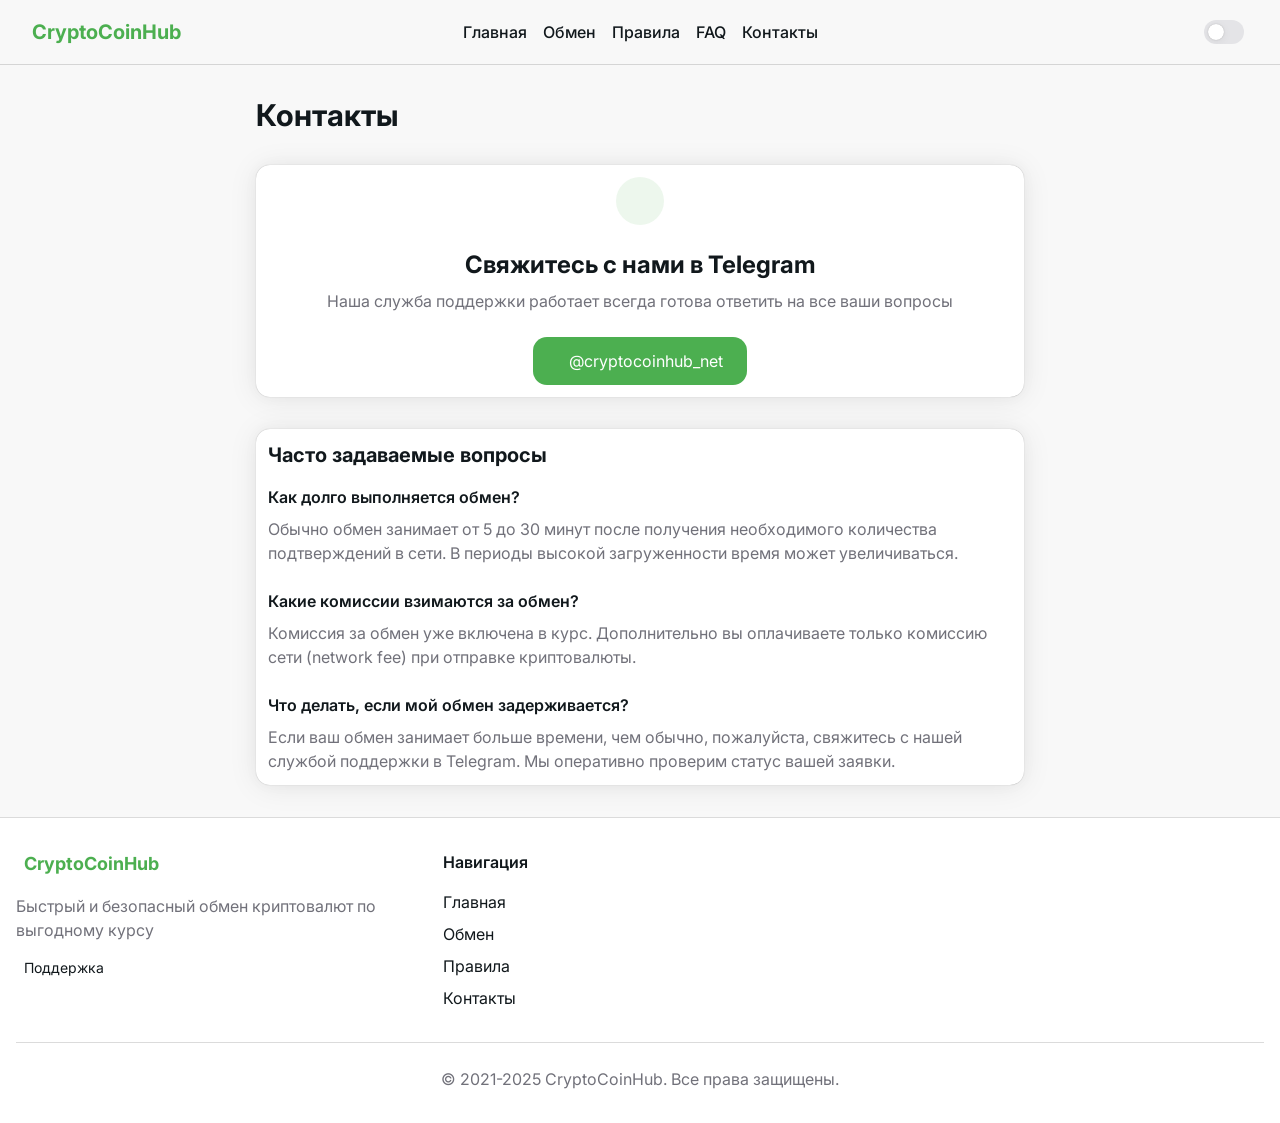
==== contacts.html @ 01d23c9b "update files" ====
<!DOCTYPE html><html lang="en"><head><meta charSet="utf-8"/><meta name="viewport" content="width=device-width, initial-scale=1"/><link rel="stylesheet" href="_next/static/css/76fdee3d57224645.css" data-precedence="next"/><link rel="preload" as="script" fetchPriority="low" href="_next/static/chunks/webpack-b80256ac2960b1bb.js"/><script src="_next/static/chunks/4bd1b696-6b23f3004966af74.js" async=""></script><script src="_next/static/chunks/517-6c53d1a4845c2776.js" async=""></script><script src="_next/static/chunks/main-app-82be982f84f84237.js" async=""></script><script src="_next/static/chunks/574-11911871c786ce75.js" async=""></script><script src="_next/static/chunks/527-73f5bf5b595e9e9c.js" async=""></script><script src="_next/static/chunks/app/layout-f7f833cb6645767d.js" async=""></script><script src="_next/static/chunks/773-eb578dd58d06168a.js" async=""></script><script src="_next/static/chunks/app/contacts/page-f6b292dfaa66b1fe.js" async=""></script><title>CryptoCoinHub</title><meta name="description" content="CryptoCoinHub - лучший обменик в снг"/><link rel="icon" href="favicon.ico"/><script src="_next/static/chunks/polyfills-42372ed130431b0a.js" noModule=""></script></head><body class="antialiased"><div data-overlay-container="true"><script>((e,t,n,r,a,i,o,s)=>{let c=document.documentElement,l=["light","dark"];function u(t){(Array.isArray(e)?e:[e]).forEach(e=>{let n="class"===e,r=n&&i?a.map(e=>i[e]||e):a;n?(c.classList.remove(...r),c.classList.add(i&&i[t]?i[t]:t)):c.setAttribute(e,t)}),s&&l.includes(t)&&(c.style.colorScheme=t)}if(r)u(r);else try{let e=localStorage.getItem(t)||n,r=o&&"system"===e?window.matchMedia("(prefers-color-scheme: dark)").matches?"dark":"light":e;u(r)}catch(e){}})("class","theme","system",null,["light","dark"],null,true,true)</script><div class="min-h-screen flex flex-col overflow-x-hidden"><nav class="flex z-40 w-full h-auto items-center justify-center data-[menu-open=true]:border-none sticky top-0 inset-x-0 border-b border-divider backdrop-blur-lg data-[menu-open=true]:backdrop-blur-xl backdrop-saturate-150 bg-background" style="--navbar-height:4rem"><header class="z-40 flex px-6 gap-4 w-full flex-row relative flex-nowrap items-center justify-between h-[var(--navbar-height)] max-w-[1280px]"><ul class="flex gap-4 h-full flex-row flex-nowrap items-center data-[justify=start]:justify-start data-[justify=start]:flex-grow data-[justify=start]:basis-0 data-[justify=center]:justify-center data-[justify=end]:justify-end data-[justify=end]:flex-grow data-[justify=end]:basis-0" data-justify="start"><button class="group flex items-center justify-center w-6 h-full rounded-small tap-highlight-transparent outline-none data-[focus-visible=true]:z-10 data-[focus-visible=true]:outline-2 data-[focus-visible=true]:outline-focus data-[focus-visible=true]:outline-offset-2 sm:hidden" type="button" aria-label="Открыть меню" aria-pressed="false"><span class="sr-only">open navigation menu</span><span class="w-full h-full pointer-events-none flex flex-col items-center justify-center text-inherit group-data-[pressed=true]:opacity-70 transition-opacity before:content-[&#x27;&#x27;] before:block before:h-px before:w-6 before:bg-current before:transition-transform before:duration-150 before:-translate-y-1 before:rotate-0 group-data-[open=true]:before:translate-y-px group-data-[open=true]:before:rotate-45 after:content-[&#x27;&#x27;] after:block after:h-px after:w-6 after:bg-current after:transition-transform after:duration-150 after:translate-y-1 after:rotate-0 group-data-[open=true]:after:translate-y-0 group-data-[open=true]:after:-rotate-45"></span></button><div class="flex basis-0 flex-row flex-grow flex-nowrap justify-start bg-transparent items-center no-underline text-medium whitespace-nowrap box-border"><a class="relative tap-highlight-transparent outline-none data-[focus-visible=true]:z-10 data-[focus-visible=true]:outline-2 data-[focus-visible=true]:outline-focus data-[focus-visible=true]:outline-offset-2 text-medium no-underline hover:opacity-80 active:opacity-disabled transition-opacity font-bold text-inherit flex items-center gap-2" href="index.html" tabindex="0" role="link"><span></span><p class="text-primary text-xl">CryptoCoinHub</p></a></div></ul><ul class="h-full flex-row flex-nowrap items-center data-[justify=start]:justify-start data-[justify=start]:flex-grow data-[justify=start]:basis-0 data-[justify=center]:justify-center data-[justify=end]:justify-end data-[justify=end]:flex-grow data-[justify=end]:basis-0 max-md:hidden flex gap-4" data-justify="center"><li class="text-medium whitespace-nowrap box-border list-none data-[active=true]:font-semibold"><a class="relative inline-flex items-center tap-highlight-transparent outline-none data-[focus-visible=true]:z-10 data-[focus-visible=true]:outline-2 data-[focus-visible=true]:outline-focus data-[focus-visible=true]:outline-offset-2 text-medium text-foreground no-underline hover:opacity-80 active:opacity-disabled transition-opacity font-medium" href="index.html" tabindex="0" role="link">Главная</a></li><li class="text-medium whitespace-nowrap box-border list-none data-[active=true]:font-semibold"><a class="relative inline-flex items-center tap-highlight-transparent outline-none data-[focus-visible=true]:z-10 data-[focus-visible=true]:outline-2 data-[focus-visible=true]:outline-focus data-[focus-visible=true]:outline-offset-2 text-medium text-foreground no-underline hover:opacity-80 active:opacity-disabled transition-opacity font-medium" href="exchange.html" tabindex="0" role="link">Обмен</a></li><li class="text-medium whitespace-nowrap box-border list-none data-[active=true]:font-semibold"><a class="relative inline-flex items-center tap-highlight-transparent outline-none data-[focus-visible=true]:z-10 data-[focus-visible=true]:outline-2 data-[focus-visible=true]:outline-focus data-[focus-visible=true]:outline-offset-2 text-medium text-foreground no-underline hover:opacity-80 active:opacity-disabled transition-opacity font-medium" href="rules.html" tabindex="0" role="link">Правила</a></li><li class="text-medium whitespace-nowrap box-border list-none data-[active=true]:font-semibold"><a class="relative inline-flex items-center tap-highlight-transparent outline-none data-[focus-visible=true]:z-10 data-[focus-visible=true]:outline-2 data-[focus-visible=true]:outline-focus data-[focus-visible=true]:outline-offset-2 text-medium text-foreground no-underline hover:opacity-80 active:opacity-disabled transition-opacity font-medium" href="faq.html" tabindex="0" role="link">FAQ</a></li><li class="text-medium whitespace-nowrap box-border list-none data-[active=true]:font-semibold" data-active="true"><a class="relative inline-flex items-center tap-highlight-transparent outline-none data-[focus-visible=true]:z-10 data-[focus-visible=true]:outline-2 data-[focus-visible=true]:outline-focus data-[focus-visible=true]:outline-offset-2 text-medium text-primary no-underline hover:opacity-80 active:opacity-disabled transition-opacity font-medium" href="contacts.html" tabindex="0" role="link">Контакты</a></li></ul><ul class="flex gap-4 h-full flex-row flex-nowrap items-center data-[justify=start]:justify-start data-[justify=start]:flex-grow data-[justify=start]:basis-0 data-[justify=center]:justify-center data-[justify=end]:justify-end data-[justify=end]:flex-grow data-[justify=end]:basis-0" data-justify="end"><li class="text-medium whitespace-nowrap box-border list-none data-[active=true]:font-semibold hidden sm:flex"><div class="flex items-center gap-2"><span></span><label class="group relative max-w-fit inline-flex items-center justify-start cursor-pointer touch-none tap-highlight-transparent select-none mx-1"><input aria-labelledby=":R16tbttb:" type="checkbox" role="switch" class="[--cursor-hit-x:8px] font-inherit text-[100%] leading-[1.15] m-0 p-0 overflow-visible box-border absolute top-0 start-[calc(var(--cursor-hit-x)*-1)] w-[calc(100%+var(--cursor-hit-x)*2)] h-full opacity-[0.0001] z-[1] cursor-pointer disabled:cursor-default" value=""/><span aria-hidden="true" class="px-1 relative inline-flex items-center justify-start flex-shrink-0 overflow-hidden bg-default-200 rounded-full outline-none group-data-[focus-visible=true]:z-10 group-data-[focus-visible=true]:ring-2 group-data-[focus-visible=true]:ring-focus group-data-[focus-visible=true]:ring-offset-2 group-data-[focus-visible=true]:ring-offset-background group-data-[selected=true]:bg-primary group-data-[selected=true]:text-primary-foreground w-10 h-6 transition-background"><span class="z-10 flex items-center justify-center bg-white shadow-small rounded-full origin-right pointer-events-none w-4 h-4 text-tiny group-data-[selected=true]:ms-4 transition-all group-data-[pressed=true]:w-5 group-data-[selected]:group-data-[pressed]:ml-3"></span></span></label><span></span></div></li></ul></header></nav><main class="flex-grow overflow-x-hidden container mx-auto px-4 py-8 max-w-7xl"><div class="max-w-3xl mx-auto"><h1 class="text-3xl font-bold mb-8">Контакты</h1><div class="flex flex-col relative overflow-hidden h-auto text-foreground box-border bg-content1 outline-none data-[focus-visible=true]:z-10 data-[focus-visible=true]:outline-2 data-[focus-visible=true]:outline-focus data-[focus-visible=true]:outline-offset-2 shadow-medium rounded-large transition-transform-background motion-reduce:transition-none mb-8" tabindex="-1"><div class="relative flex w-full p-3 flex-auto flex-col place-content-inherit align-items-inherit h-auto break-words text-left overflow-y-auto subpixel-antialiased"><div class="flex flex-col items-center text-center gap-6"><div class="bg-primary/10 p-6 rounded-full"><span></span></div><div><h2 class="text-2xl font-bold mb-2">Свяжитесь с нами в Telegram</h2><p class="text-default-500 mb-6">Наша служба поддержки работает всегда готова ответить на все ваши вопросы</p><a class="tap-highlight-transparent no-underline hover:opacity-80 active:opacity-disabled transition-opacity z-0 group relative inline-flex items-center justify-center box-border appearance-none select-none whitespace-nowrap font-normal subpixel-antialiased overflow-hidden tap-highlight-transparent data-[pressed=true]:scale-[0.97] outline-none data-[focus-visible=true]:z-10 data-[focus-visible=true]:outline-2 data-[focus-visible=true]:outline-focus data-[focus-visible=true]:outline-offset-2 px-6 min-w-24 h-12 text-medium gap-3 rounded-large [&amp;&gt;svg]:max-w-[theme(spacing.8)] transition-transform-colors-opacity motion-reduce:transition-none bg-primary text-primary-foreground data-[hover=true]:opacity-hover" href="https://t.me/cryptocoinhub_net" target="_blank" tabindex="0" role="button"><span></span>@<!-- -->CryptoCoinHub_exchange</a></div></div></div></div><div class="flex flex-col relative overflow-hidden h-auto text-foreground box-border bg-content1 outline-none data-[focus-visible=true]:z-10 data-[focus-visible=true]:outline-2 data-[focus-visible=true]:outline-focus data-[focus-visible=true]:outline-offset-2 shadow-medium rounded-large transition-transform-background motion-reduce:transition-none" tabindex="-1"><div class="relative flex w-full p-3 flex-auto flex-col place-content-inherit align-items-inherit h-auto break-words text-left overflow-y-auto subpixel-antialiased"><h2 class="text-xl font-bold mb-4">Часто задаваемые вопросы</h2><div class="space-y-6"><div><h3 class="font-semibold mb-2">Как долго выполняется обмен?</h3><p class="text-default-500">Обычно обмен занимает от 5 до 30 минут после получения необходимого количества подтверждений в сети. В периоды высокой загруженности время может увеличиваться.</p></div><div><h3 class="font-semibold mb-2">Какие комиссии взимаются за обмен?</h3><p class="text-default-500">Комиссия за обмен уже включена в курс. Дополнительно вы оплачиваете только комиссию сети (network fee) при отправке криптовалюты.</p></div><div><h3 class="font-semibold mb-2">Что делать, если мой обмен задерживается?</h3><p class="text-default-500">Если ваш обмен занимает больше времени, чем обычно, пожалуйста, свяжитесь с нашей службой поддержки в Telegram. Мы оперативно проверим статус вашей заявки.</p></div><div><h3 class="font-semibold mb-2">Нужна ли регистрация для обмена?</h3><p class="text-default-500">Регистрация не обязательна для совершения обмена, но она дает доступ к истории операций, реферальной программе и другим дополнительным функциям.</p></div></div></div></div></div></main><footer class="bg-content1 py-8 border-t border-divider"><div class="container mx-auto px-4 max-w-7xl"><div class="grid grid-cols-1 md:grid-cols-3 gap-8"><div><div class="flex items-center gap-2 mb-4"><span></span><h3 class="text-lg font-bold text-primary">CryptoCoinHub</h3></div><p class="text-default-500 mb-4">Быстрый и безопасный обмен криптовалют по выгодному курсу</p><div class="flex gap-4"><a class="relative tap-highlight-transparent outline-none data-[focus-visible=true]:z-10 data-[focus-visible=true]:outline-2 data-[focus-visible=true]:outline-focus data-[focus-visible=true]:outline-offset-2 text-medium text-foreground no-underline hover:opacity-80 active:opacity-disabled transition-opacity flex items-center gap-2" aria-label="Telegram" href="https://t.me/cryptocoinhub_net" target="_blank" rel="noopener noreferrer" tabindex="0" role="link"><span></span><div class="text-sm">Поддержка</div></a></div></div><div><h4 class="font-semibold mb-4">Навигация</h4><ul class="space-y-2"><li><a class="relative inline-flex items-center tap-highlight-transparent outline-none data-[focus-visible=true]:z-10 data-[focus-visible=true]:outline-2 data-[focus-visible=true]:outline-focus data-[focus-visible=true]:outline-offset-2 text-medium text-foreground no-underline hover:opacity-80 active:opacity-disabled transition-opacity" href="index.html" tabindex="0" role="link">Главная</a></li><li><a class="relative inline-flex items-center tap-highlight-transparent outline-none data-[focus-visible=true]:z-10 data-[focus-visible=true]:outline-2 data-[focus-visible=true]:outline-focus data-[focus-visible=true]:outline-offset-2 text-medium text-foreground no-underline hover:opacity-80 active:opacity-disabled transition-opacity" href="exchange.html" tabindex="0" role="link">Обмен</a></li><li><a class="relative inline-flex items-center tap-highlight-transparent outline-none data-[focus-visible=true]:z-10 data-[focus-visible=true]:outline-2 data-[focus-visible=true]:outline-focus data-[focus-visible=true]:outline-offset-2 text-medium text-foreground no-underline hover:opacity-80 active:opacity-disabled transition-opacity" href="rules.html" tabindex="0" role="link">Правила</a></li><li><a class="relative inline-flex items-center tap-highlight-transparent outline-none data-[focus-visible=true]:z-10 data-[focus-visible=true]:outline-2 data-[focus-visible=true]:outline-focus data-[focus-visible=true]:outline-offset-2 text-medium text-foreground no-underline hover:opacity-80 active:opacity-disabled transition-opacity" href="contacts.html" tabindex="0" role="link">Контакты</a></li></ul></div><div><h4 class="font-semibold mb-4">Аккаунт</h4><ul class="space-y-2"><li><a class="relative inline-flex items-center tap-highlight-transparent outline-none data-[focus-visible=true]:z-10 data-[focus-visible=true]:outline-2 data-[focus-visible=true]:outline-focus data-[focus-visible=true]:outline-offset-2 text-medium text-foreground no-underline hover:opacity-80 active:opacity-disabled transition-opacity" href="join/login.html" tabindex="0" role="link">Вход</a></li><li><a class="relative inline-flex items-center tap-highlight-transparent outline-none data-[focus-visible=true]:z-10 data-[focus-visible=true]:outline-2 data-[focus-visible=true]:outline-focus data-[focus-visible=true]:outline-offset-2 text-medium text-foreground no-underline hover:opacity-80 active:opacity-disabled transition-opacity" href="join/register.html" tabindex="0" role="link">Регистрация</a></li></ul></div></div><div class="border-t border-divider mt-8 pt-6 text-center text-default-500"><p>© 2024 CryptoCoinHub. Все права защищены.</p></div></div></footer></div></div><script src="_next/static/chunks/webpack-b80256ac2960b1bb.js" async=""></script><script>(self.__next_f=self.__next_f||[]).push([0])</script><script>self.__next_f.push([1,"1:\"$Sreact.fragment\"\n2:I[58909,[\"574\",\"static/chunks/574-11911871c786ce75.js\",\"527\",\"static/chunks/527-73f5bf5b595e9e9c.js\",\"177\",\"static/chunks/app/layout-f7f833cb6645767d.js\"],\"default\"]\n3:I[15244,[],\"\"]\n4:I[43866,[],\"\"]\n5:I[57033,[],\"ClientPageRoot\"]\n6:I[38539,[\"574\",\"static/chunks/574-11911871c786ce75.js\",\"773\",\"static/chunks/773-eb578dd58d06168a.js\",\"102\",\"static/chunks/app/contacts/page-f6b292dfaa66b1fe.js\"],\"default\"]\n9:I[86213,[],\"OutletBoundary\"]\nb:I[86213,[],\"MetadataBoundary\"]\nd:I[86213,[],\"ViewportBoundary\"]\nf:I[34835,[],\"\"]\n:HL[\"/_next/static/css/76fdee3d57224645.css\",\"style\"]\n"])</script><script>self.__next_f.push([1,"0:{\"P\":null,\"b\":\"SEM8c4wMUCp-Wo59DHj06\",\"p\":\"\",\"c\":[\"\",\"contacts\"],\"i\":false,\"f\":[[[\"\",{\"children\":[\"contacts\",{\"children\":[\"__PAGE__\",{}]}]},\"$undefined\",\"$undefined\",true],[\"\",[\"$\",\"$1\",\"c\",{\"children\":[[[\"$\",\"link\",\"0\",{\"rel\":\"stylesheet\",\"href\":\"/_next/static/css/76fdee3d57224645.css\",\"precedence\":\"next\",\"crossOrigin\":\"$undefined\",\"nonce\":\"$undefined\"}]],[\"$\",\"html\",null,{\"lang\":\"en\",\"children\":[\"$\",\"body\",null,{\"className\":\"antialiased\",\"children\":[\"$\",\"$L2\",null,{\"children\":[\"$\",\"$L3\",null,{\"parallelRouterKey\":\"children\",\"segmentPath\":[\"children\"],\"error\":\"$undefined\",\"errorStyles\":\"$undefined\",\"errorScripts\":\"$undefined\",\"template\":[\"$\",\"$L4\",null,{}],\"templateStyles\":\"$undefined\",\"templateScripts\":\"$undefined\",\"notFound\":[[],[[\"$\",\"title\",null,{\"children\":\"404: This page could not be found.\"}],[\"$\",\"div\",null,{\"style\":{\"fontFamily\":\"system-ui,\\\"Segoe UI\\\",Roboto,Helvetica,Arial,sans-serif,\\\"Apple Color Emoji\\\",\\\"Segoe UI Emoji\\\"\",\"height\":\"100vh\",\"textAlign\":\"center\",\"display\":\"flex\",\"flexDirection\":\"column\",\"alignItems\":\"center\",\"justifyContent\":\"center\"},\"children\":[\"$\",\"div\",null,{\"children\":[[\"$\",\"style\",null,{\"dangerouslySetInnerHTML\":{\"__html\":\"body{color:#000;background:#fff;margin:0}.next-error-h1{border-right:1px solid rgba(0,0,0,.3)}@media (prefers-color-scheme:dark){body{color:#fff;background:#000}.next-error-h1{border-right:1px solid rgba(255,255,255,.3)}}\"}}],[\"$\",\"h1\",null,{\"className\":\"next-error-h1\",\"style\":{\"display\":\"inline-block\",\"margin\":\"0 20px 0 0\",\"padding\":\"0 23px 0 0\",\"fontSize\":24,\"fontWeight\":500,\"verticalAlign\":\"top\",\"lineHeight\":\"49px\"},\"children\":404}],[\"$\",\"div\",null,{\"style\":{\"display\":\"inline-block\"},\"children\":[\"$\",\"h2\",null,{\"style\":{\"fontSize\":14,\"fontWeight\":400,\"lineHeight\":\"49px\",\"margin\":0},\"children\":\"This page could not be found.\"}]}]]}]}]]],\"forbidden\":\"$undefined\",\"unauthorized\":\"$undefined\"}]}]}]}]]}],{\"children\":[\"contacts\",[\"$\",\"$1\",\"c\",{\"children\":[null,[\"$\",\"$L3\",null,{\"parallelRouterKey\":\"children\",\"segmentPath\":[\"children\",\"contacts\",\"children\"],\"error\":\"$undefined\",\"errorStyles\":\"$undefined\",\"errorScripts\":\"$undefined\",\"template\":[\"$\",\"$L4\",null,{}],\"templateStyles\":\"$undefined\",\"templateScripts\":\"$undefined\",\"notFound\":\"$undefined\",\"forbidden\":\"$undefined\",\"unauthorized\":\"$undefined\"}]]}],{\"children\":[\"__PAGE__\",[\"$\",\"$1\",\"c\",{\"children\":[[\"$\",\"$L5\",null,{\"Component\":\"$6\",\"searchParams\":{},\"params\":{},\"promises\":[\"$@7\",\"$@8\"]}],null,[\"$\",\"$L9\",null,{\"children\":\"$La\"}]]}],{},null,false]},null,false]},null,false],[\"$\",\"$1\",\"h\",{\"children\":[null,[\"$\",\"$1\",\"XHfvXeCiVADlRSlgq6Jry\",{\"children\":[[\"$\",\"$Lb\",null,{\"children\":\"$Lc\"}],[\"$\",\"$Ld\",null,{\"children\":\"$Le\"}],null]}]]}],false]],\"m\":\"$undefined\",\"G\":[\"$f\",\"$undefined\"],\"s\":false,\"S\":true}\n"])</script><script>self.__next_f.push([1,"7:{}\n8:{}\n"])</script><script>self.__next_f.push([1,"e:[[\"$\",\"meta\",\"0\",{\"name\":\"viewport\",\"content\":\"width=device-width, initial-scale=1\"}]]\nc:[[\"$\",\"meta\",\"0\",{\"charSet\":\"utf-8\"}],[\"$\",\"title\",\"1\",{\"children\":\"CryptoCoinHub\"}],[\"$\",\"meta\",\"2\",{\"name\":\"description\",\"content\":\"CryptoCoinHub - лучший обменик в снг\"}],[\"$\",\"link\",\"3\",{\"rel\":\"icon\",\"href\":\"/favicon.ico\"}]]\n"])</script><script>self.__next_f.push([1,"a:null\n"])</script></body></html>
---- _next/static/css/76fdee3d57224645.css ----
@import url("https://fonts.googleapis.com/css2?family=Inter:wght@300;400;500;600;700;800&display=swap");
*,
:after,
:before {
  --tw-border-spacing-x: 0;
  --tw-border-spacing-y: 0;
  --tw-translate-x: 0;
  --tw-translate-y: 0;
  --tw-rotate: 0;
  --tw-skew-x: 0;
  --tw-skew-y: 0;
  --tw-scale-x: 1;
  --tw-scale-y: 1;
  --tw-pan-x: ;
  --tw-pan-y: ;
  --tw-pinch-zoom: ;
  --tw-scroll-snap-strictness: proximity;
  --tw-gradient-from-position: ;
  --tw-gradient-via-position: ;
  --tw-gradient-to-position: ;
  --tw-ordinal: ;
  --tw-slashed-zero: ;
  --tw-numeric-figure: ;
  --tw-numeric-spacing: ;
  --tw-numeric-fraction: ;
  --tw-ring-inset: ;
  --tw-ring-offset-width: 0px;
  --tw-ring-offset-color: #fff;
  --tw-ring-color: rgba(59, 130, 246, 0.5);
  --tw-ring-offset-shadow: 0 0 #0000;
  --tw-ring-shadow: 0 0 #0000;
  --tw-shadow: 0 0 #0000;
  --tw-shadow-colored: 0 0 #0000;
  --tw-blur: ;
  --tw-brightness: ;
  --tw-contrast: ;
  --tw-grayscale: ;
  --tw-hue-rotate: ;
  --tw-invert: ;
  --tw-saturate: ;
  --tw-sepia: ;
  --tw-drop-shadow: ;
  --tw-backdrop-blur: ;
  --tw-backdrop-brightness: ;
  --tw-backdrop-contrast: ;
  --tw-backdrop-grayscale: ;
  --tw-backdrop-hue-rotate: ;
  --tw-backdrop-invert: ;
  --tw-backdrop-opacity: ;
  --tw-backdrop-saturate: ;
  --tw-backdrop-sepia: ;
  --tw-contain-size: ;
  --tw-contain-layout: ;
  --tw-contain-paint: ;
  --tw-contain-style: ;
}
::backdrop {
  --tw-border-spacing-x: 0;
  --tw-border-spacing-y: 0;
  --tw-translate-x: 0;
  --tw-translate-y: 0;
  --tw-rotate: 0;
  --tw-skew-x: 0;
  --tw-skew-y: 0;
  --tw-scale-x: 1;
  --tw-scale-y: 1;
  --tw-pan-x: ;
  --tw-pan-y: ;
  --tw-pinch-zoom: ;
  --tw-scroll-snap-strictness: proximity;
  --tw-gradient-from-position: ;
  --tw-gradient-via-position: ;
  --tw-gradient-to-position: ;
  --tw-ordinal: ;
  --tw-slashed-zero: ;
  --tw-numeric-figure: ;
  --tw-numeric-spacing: ;
  --tw-numeric-fraction: ;
  --tw-ring-inset: ;
  --tw-ring-offset-width: 0px;
  --tw-ring-offset-color: #fff;
  --tw-ring-color: rgba(59, 130, 246, 0.5);
  --tw-ring-offset-shadow: 0 0 #0000;
  --tw-ring-shadow: 0 0 #0000;
  --tw-shadow: 0 0 #0000;
  --tw-shadow-colored: 0 0 #0000;
  --tw-blur: ;
  --tw-brightness: ;
  --tw-contrast: ;
  --tw-grayscale: ;
  --tw-hue-rotate: ;
  --tw-invert: ;
  --tw-saturate: ;
  --tw-sepia: ;
  --tw-drop-shadow: ;
  --tw-backdrop-blur: ;
  --tw-backdrop-brightness: ;
  --tw-backdrop-contrast: ;
  --tw-backdrop-grayscale: ;
  --tw-backdrop-hue-rotate: ;
  --tw-backdrop-invert: ;
  --tw-backdrop-opacity: ;
  --tw-backdrop-saturate: ;
  --tw-backdrop-sepia: ;
  --tw-contain-size: ;
  --tw-contain-layout: ;
  --tw-contain-paint: ;
  --tw-contain-style: ;
}

/*
! tailwindcss v3.4.17 | MIT License | https://tailwindcss.com
*/
*,
:after,
:before {
  box-sizing: border-box;
  border: 0 solid #e5e7eb;
}
:after,
:before {
  --tw-content: "";
}
:host,
html {
  line-height: 1.5;
  -webkit-text-size-adjust: 100%;
  -moz-tab-size: 4;
  tab-size: 4;
  font-family: ui-sans-serif, system-ui, sans-serif, Apple Color Emoji,
    Segoe UI Emoji, Segoe UI Symbol, Noto Color Emoji;
  font-feature-settings: normal;
  font-variation-settings: normal;
  -webkit-tap-highlight-color: transparent;
}
body {
  margin: 0;
  line-height: inherit;
}
hr {
  height: 0;
  color: inherit;
  border-top-width: 1px;
}
abbr:where([title]) {
  text-decoration: underline dotted;
}
h1,
h2,
h3,
h4,
h5,
h6 {
  font-size: inherit;
  font-weight: inherit;
}
a {
  color: inherit;
  text-decoration: inherit;
}
b,
strong {
  font-weight: bolder;
}
code,
kbd,
pre,
samp {
  font-family: ui-monospace, SFMono-Regular, Menlo, Monaco, Consolas,
    Liberation Mono, Courier New, monospace;
  font-feature-settings: normal;
  font-variation-settings: normal;
  font-size: 1em;
}
small {
  font-size: 80%;
}
sub,
sup {
  font-size: 75%;
  line-height: 0;
  position: relative;
  vertical-align: baseline;
}
sub {
  bottom: -0.25em;
}
sup {
  top: -0.5em;
}
table {
  text-indent: 0;
  border-color: inherit;
  border-collapse: collapse;
}
button,
input,
optgroup,
select,
textarea {
  font-family: inherit;
  font-feature-settings: inherit;
  font-variation-settings: inherit;
  font-size: 100%;
  font-weight: inherit;
  line-height: inherit;
  letter-spacing: inherit;
  color: inherit;
  margin: 0;
  padding: 0;
}
button,
select {
  text-transform: none;
}
button,
input:where([type="button"]),
input:where([type="reset"]),
input:where([type="submit"]) {
  -webkit-appearance: button;
  background-color: transparent;
  background-image: none;
}
:-moz-focusring {
  outline: auto;
}
:-moz-ui-invalid {
  box-shadow: none;
}
progress {
  vertical-align: baseline;
}
::-webkit-inner-spin-button,
::-webkit-outer-spin-button {
  height: auto;
}
[type="search"] {
  -webkit-appearance: textfield;
  outline-offset: -2px;
}
::-webkit-search-decoration {
  -webkit-appearance: none;
}
::-webkit-file-upload-button {
  -webkit-appearance: button;
  font: inherit;
}
summary {
  display: list-item;
}
blockquote,
dd,
dl,
figure,
h1,
h2,
h3,
h4,
h5,
h6,
hr,
p,
pre {
  margin: 0;
}
fieldset {
  margin: 0;
}
fieldset,
legend {
  padding: 0;
}
menu,
ol,
ul {
  list-style: none;
  margin: 0;
  padding: 0;
}
dialog {
  padding: 0;
}
textarea {
  resize: vertical;
}
input::placeholder,
textarea::placeholder {
  opacity: 1;
  color: #9ca3af;
}
[role="button"],
button {
  cursor: pointer;
}
:disabled {
  cursor: default;
}
audio,
canvas,
embed,
iframe,
img,
object,
svg,
video {
  display: block;
  vertical-align: middle;
}
img,
video {
  max-width: 100%;
  height: auto;
}
[hidden]:where(:not([hidden="until-found"])) {
  display: none;
}
:root,
[data-theme] {
  color: hsl(var(--heroui-foreground));
  background-color: hsl(var(--heroui-background));
}
.container {
  width: 100%;
}
@media (min-width: 640px) {
  .container {
    max-width: 640px;
  }
}
@media (min-width: 768px) {
  .container {
    max-width: 768px;
  }
}
@media (min-width: 1024px) {
  .container {
    max-width: 1024px;
  }
}
@media (min-width: 1280px) {
  .container {
    max-width: 1280px;
  }
}
@media (min-width: 1536px) {
  .container {
    max-width: 1536px;
  }
}
.sr-only {
  position: absolute;
  width: 1px;
  height: 1px;
  padding: 0;
  margin: -1px;
  overflow: hidden;
  clip: rect(0, 0, 0, 0);
  white-space: nowrap;
  border-width: 0;
}
.pointer-events-none {
  pointer-events: none;
}
.pointer-events-auto {
  pointer-events: auto;
}
.visible {
  visibility: visible;
}
.invisible {
  visibility: hidden;
}
.static {
  position: static;
}
.fixed {
  position: fixed;
}
.absolute {
  position: absolute;
}
.relative {
  position: relative;
}
.sticky {
  position: sticky;
}
.inset-0 {
  inset: 0;
}
.inset-x-0 {
  left: 0;
  right: 0;
}
.inset-y-0 {
  top: 0;
  bottom: 0;
}
.-bottom-10 {
  bottom: -2.5rem;
}
.-left-10 {
  left: -2.5rem;
}
.bottom-0 {
  bottom: 0;
}
.bottom-\[10\%\] {
  bottom: 10%;
}
.bottom-\[5\%\] {
  bottom: 5%;
}
.end-1 {
  inset-inline-end: 0.25rem;
}
.end-1\.5 {
  inset-inline-end: 0.375rem;
}
.end-3 {
  inset-inline-end: 0.75rem;
}
.end-auto {
  inset-inline-end: auto;
}
.left-0 {
  left: 0;
}
.left-1\/2 {
  left: 50%;
}
.left-1\/4 {
  left: 25%;
}
.left-\[10\%\] {
  left: 10%;
}
.left-\[5\%\] {
  left: 5%;
}
.right-0 {
  right: 0;
}
.right-2 {
  right: 0.5rem;
}
.right-\[10\%\] {
  right: 10%;
}
.right-\[5\%\] {
  right: 5%;
}
.start-0 {
  inset-inline-start: 0;
}
.start-1\.5 {
  inset-inline-start: 0.375rem;
}
.start-2 {
  inset-inline-start: 0.5rem;
}
.start-3 {
  inset-inline-start: 0.75rem;
}
.start-\[calc\(var\(--cursor-hit-x\)\*-1\)\] {
  inset-inline-start: calc(var(--cursor-hit-x) * -1);
}
.start-auto {
  inset-inline-start: auto;
}
.top-0 {
  top: 0;
}
.top-1 {
  top: 0.25rem;
}
.top-1\/2 {
  top: 50%;
}
.top-2 {
  top: 0.5rem;
}
.top-\[10\%\] {
  top: 10%;
}
.top-\[5\%\] {
  top: 5%;
}
.top-\[calc\(100\%_\+_2px\)\] {
  top: calc(100% + 2px);
}
.top-\[var\(--navbar-height\)\] {
  top: var(--navbar-height);
}
.-z-10 {
  z-index: -10;
}
.-z-30 {
  z-index: -30;
}
.z-0 {
  z-index: 0;
}
.z-10 {
  z-index: 10;
}
.z-20 {
  z-index: 20;
}
.z-30 {
  z-index: 30;
}
.z-40 {
  z-index: 40;
}
.z-50 {
  z-index: 50;
}
.z-\[1\] {
  z-index: 1;
}
.order-1 {
  order: 1;
}
.order-2 {
  order: 2;
}
.order-3 {
  order: 3;
}
.col-span-1 {
  grid-column: span 1 / span 1;
}
.col-span-3 {
  grid-column: span 3 / span 3;
}
.-m-2 {
  margin: -0.5rem;
}
.-m-2\.5 {
  margin: -0.625rem;
}
.m-0 {
  margin: 0;
}
.-mx-1 {
  margin-left: -0.25rem;
  margin-right: -0.25rem;
}
.-mx-2 {
  margin-left: -0.5rem;
  margin-right: -0.5rem;
}
.-mx-4 {
  margin-left: -1rem;
  margin-right: -1rem;
}
.mx-0 {
  margin-left: 0;
  margin-right: 0;
}
.mx-1 {
  margin-left: 0.25rem;
  margin-right: 0.25rem;
}
.mx-4 {
  margin-left: 1rem;
  margin-right: 1rem;
}
.mx-\[calc\(\(theme\(spacing\.5\)-theme\(spacing\.1\)\)\/2\)\] {
  margin-left: calc((1.25rem - 0.25rem) / 2);
  margin-right: calc((1.25rem - 0.25rem) / 2);
}
.mx-\[calc\(\(theme\(spacing\.6\)-theme\(spacing\.3\)\)\/2\)\] {
  margin-left: calc((1.5rem - 0.75rem) / 2);
  margin-right: calc((1.5rem - 0.75rem) / 2);
}
.mx-\[calc\(\(theme\(spacing\.7\)-theme\(spacing\.5\)\)\/2\)\] {
  margin-left: calc((1.75rem - 1.25rem) / 2);
  margin-right: calc((1.75rem - 1.25rem) / 2);
}
.mx-auto {
  margin-left: auto;
  margin-right: auto;
}
.my-0 {
  margin-top: 0;
  margin-bottom: 0;
}
.my-1 {
  margin-top: 0.25rem;
  margin-bottom: 0.25rem;
}
.my-16 {
  margin-top: 4rem;
  margin-bottom: 4rem;
}
.my-6 {
  margin-top: 1.5rem;
  margin-bottom: 1.5rem;
}
.my-\[calc\(\(theme\(spacing\.5\)-theme\(spacing\.1\)\)\/2\)\] {
  margin-top: calc((1.25rem - 0.25rem) / 2);
  margin-bottom: calc((1.25rem - 0.25rem) / 2);
}
.my-\[calc\(\(theme\(spacing\.6\)-theme\(spacing\.3\)\)\/2\)\] {
  margin-top: calc((1.5rem - 0.75rem) / 2);
  margin-bottom: calc((1.5rem - 0.75rem) / 2);
}
.my-\[calc\(\(theme\(spacing\.7\)-theme\(spacing\.5\)\)\/2\)\] {
  margin-top: calc((1.75rem - 1.25rem) / 2);
  margin-bottom: calc((1.75rem - 1.25rem) / 2);
}
.my-auto {
  margin-top: auto;
  margin-bottom: auto;
}
.-mr-2 {
  margin-right: -0.5rem;
}
.-ms-2 {
  margin-inline-start: -0.5rem;
}
.mb-1 {
  margin-bottom: 0.25rem;
}
.mb-1\.5 {
  margin-bottom: 0.375rem;
}
.mb-10 {
  margin-bottom: 2.5rem;
}
.mb-12 {
  margin-bottom: 3rem;
}
.mb-2 {
  margin-bottom: 0.5rem;
}
.mb-4 {
  margin-bottom: 1rem;
}
.mb-5 {
  margin-bottom: 1.25rem;
}
.mb-6 {
  margin-bottom: 1.5rem;
}
.mb-8 {
  margin-bottom: 2rem;
}
.mb-px {
  margin-bottom: 1px;
}
.me-2 {
  margin-inline-end: 0.5rem;
}
.ml-1 {
  margin-left: 0.25rem;
}
.ms-2 {
  margin-inline-start: 0.5rem;
}
.mt-0\.5 {
  margin-top: 0.125rem;
}
.mt-1 {
  margin-top: 0.25rem;
}
.mt-10 {
  margin-top: 2.5rem;
}
.mt-16 {
  margin-top: 4rem;
}
.mt-2 {
  margin-top: 0.5rem;
}
.mt-3 {
  margin-top: 0.75rem;
}
.mt-4 {
  margin-top: 1rem;
}
.mt-6 {
  margin-top: 1.5rem;
}
.mt-8 {
  margin-top: 2rem;
}
.box-border {
  box-sizing: border-box;
}
.box-content {
  box-sizing: content-box;
}
.line-clamp-1 {
  overflow: hidden;
  display: -webkit-box;
  -webkit-box-orient: vertical;
  -webkit-line-clamp: 1;
}
.block {
  display: block;
}
.inline-block {
  display: inline-block;
}
.flex {
  display: flex;
}
.inline-flex {
  display: inline-flex;
}
.table {
  display: table;
}
.grid {
  display: grid;
}
.inline-grid {
  display: inline-grid;
}
.hidden {
  display: none;
}
.\!h-auto {
  height: auto !important;
}
.h-1 {
  height: 0.25rem;
}
.h-1\.5 {
  height: 0.375rem;
}
.h-10 {
  height: 2.5rem;
}
.h-12 {
  height: 3rem;
}
.h-14 {
  height: 3.5rem;
}
.h-16 {
  height: 4rem;
}
.h-2 {
  height: 0.5rem;
}
.h-2\.5 {
  height: 0.625rem;
}
.h-3 {
  height: 0.75rem;
}
.h-3\.5 {
  height: 0.875rem;
}
.h-32 {
  height: 8rem;
}
.h-4 {
  height: 1rem;
}
.h-40 {
  height: 10rem;
}
.h-5 {
  height: 1.25rem;
}
.h-56 {
  height: 14rem;
}
.h-6 {
  height: 1.5rem;
}
.h-7 {
  height: 1.75rem;
}
.h-72 {
  height: 18rem;
}
.h-8 {
  height: 2rem;
}
.h-9 {
  height: 2.25rem;
}
.h-\[--visual-viewport-height\] {
  height: var(--visual-viewport-height);
}
.h-\[100dvh\] {
  height: 100dvh;
}
.h-\[2px\] {
  height: 2px;
}
.h-\[50\%\] {
  height: 50%;
}
.h-\[calc\(100dvh_-_var\(--navbar-height\)\)\] {
  height: calc(100dvh - var(--navbar-height));
}
.h-\[var\(--navbar-height\)\] {
  height: var(--navbar-height);
}
.h-\[var\(--picker-height\)\] {
  height: var(--picker-height);
}
.h-auto {
  height: auto;
}
.h-divider {
  height: var(--heroui-divider-weight);
}
.h-fit {
  height: fit-content;
}
.h-full {
  height: 100%;
}
.h-px {
  height: 1px;
}
.h-screen {
  height: 100vh;
}
.max-h-5 {
  max-height: 1.25rem;
}
.max-h-\[20rem\] {
  max-height: 20rem;
}
.max-h-\[24rem\] {
  max-height: 24rem;
}
.max-h-\[28rem\] {
  max-height: 28rem;
}
.max-h-\[32rem\] {
  max-height: 32rem;
}
.max-h-\[36rem\] {
  max-height: 36rem;
}
.max-h-\[42rem\] {
  max-height: 42rem;
}
.max-h-\[48rem\] {
  max-height: 48rem;
}
.max-h-\[56rem\] {
  max-height: 56rem;
}
.max-h-\[64rem\] {
  max-height: 64rem;
}
.max-h-\[calc\(100\%_-_8rem\)\] {
  max-height: calc(100% - 8rem);
}
.max-h-\[none\] {
  max-height: none;
}
.max-h-full {
  max-height: 100%;
}
.min-h-10 {
  min-height: 2.5rem;
}
.min-h-12 {
  min-height: 3rem;
}
.min-h-14 {
  min-height: 3.5rem;
}
.min-h-16 {
  min-height: 4rem;
}
.min-h-3 {
  min-height: 0.75rem;
}
.min-h-3\.5 {
  min-height: 0.875rem;
}
.min-h-4 {
  min-height: 1rem;
}
.min-h-5 {
  min-height: 1.25rem;
}
.min-h-6 {
  min-height: 1.5rem;
}
.min-h-7 {
  min-height: 1.75rem;
}
.min-h-8 {
  min-height: 2rem;
}
.min-h-\[100dvh\] {
  min-height: 100dvh;
}
.min-h-\[32px\] {
  min-height: 32px;
}
.min-h-\[80vh\] {
  min-height: 80vh;
}
.min-h-screen {
  min-height: 100vh;
}
.w-1 {
  width: 0.25rem;
}
.w-1\.5 {
  width: 0.375rem;
}
.w-10 {
  width: 2.5rem;
}
.w-12 {
  width: 3rem;
}
.w-14 {
  width: 3.5rem;
}
.w-16 {
  width: 4rem;
}
.w-2 {
  width: 0.5rem;
}
.w-2\.5 {
  width: 0.625rem;
}
.w-24 {
  width: 6rem;
}
.w-3 {
  width: 0.75rem;
}
.w-3\.5 {
  width: 0.875rem;
}
.w-32 {
  width: 8rem;
}
.w-4 {
  width: 1rem;
}
.w-40 {
  width: 10rem;
}
.w-5 {
  width: 1.25rem;
}
.w-56 {
  width: 14rem;
}
.w-6 {
  width: 1.5rem;
}
.w-7 {
  width: 1.75rem;
}
.w-72 {
  width: 18rem;
}
.w-8 {
  width: 2rem;
}
.w-9 {
  width: 2.25rem;
}
.w-\[80\%\] {
  width: 80%;
}
.w-\[calc\(100\%\+var\(--cursor-hit-x\)\*2\)\] {
  width: calc(100% + var(--cursor-hit-x) * 2);
}
.w-\[calc\(100\%_-_16px\)\] {
  width: calc(100% - 16px);
}
.w-\[calc\(100\%_-_theme\(spacing\.6\)\)\] {
  width: calc(100% - 1.5rem);
}
.w-\[calc\(var\(--visible-months\)_\*_var\(--calendar-width\)\)\] {
  width: calc(var(--visible-months) * var(--calendar-width));
}
.w-auto {
  width: auto;
}
.w-divider {
  width: var(--heroui-divider-weight);
}
.w-fit {
  width: fit-content;
}
.w-full {
  width: 100%;
}
.w-max {
  width: max-content;
}
.w-px {
  width: 1px;
}
.w-screen {
  width: 100vw;
}
.min-w-10 {
  min-width: 2.5rem;
}
.min-w-12 {
  min-width: 3rem;
}
.min-w-16 {
  min-width: 4rem;
}
.min-w-20 {
  min-width: 5rem;
}
.min-w-24 {
  min-width: 6rem;
}
.min-w-3 {
  min-width: 0.75rem;
}
.min-w-3\.5 {
  min-width: 0.875rem;
}
.min-w-4 {
  min-width: 1rem;
}
.min-w-40 {
  min-width: 10rem;
}
.min-w-5 {
  min-width: 1.25rem;
}
.min-w-6 {
  min-width: 1.5rem;
}
.min-w-7 {
  min-width: 1.75rem;
}
.min-w-8 {
  min-width: 2rem;
}
.min-w-9 {
  min-width: 2.25rem;
}
.min-w-\[200px\] {
  min-width: 200px;
}
.min-w-full {
  min-width: 100%;
}
.min-w-max {
  min-width: max-content;
}
.min-w-min {
  min-width: min-content;
}
.max-w-2xl {
  max-width: 42rem;
}
.max-w-3xl {
  max-width: 48rem;
}
.max-w-4xl {
  max-width: 56rem;
}
.max-w-5 {
  max-width: 1.25rem;
}
.max-w-5xl {
  max-width: 64rem;
}
.max-w-7xl {
  max-width: 80rem;
}
.max-w-\[1024px\] {
  max-width: 1024px;
}
.max-w-\[1100px\] {
  max-width: 1100px;
}
.max-w-\[1280px\] {
  max-width: 1280px;
}
.max-w-\[1536px\] {
  max-width: 1536px;
}
.max-w-\[270px\] {
  max-width: 270px;
}
.max-w-\[640px\] {
  max-width: 640px;
}
.max-w-\[768px\] {
  max-width: 768px;
}
.max-w-\[none\] {
  max-width: none;
}
.max-w-fit {
  max-width: fit-content;
}
.max-w-full {
  max-width: 100%;
}
.max-w-lg {
  max-width: 32rem;
}
.max-w-md {
  max-width: 28rem;
}
.max-w-sm {
  max-width: 24rem;
}
.max-w-xl {
  max-width: 36rem;
}
.max-w-xs {
  max-width: 20rem;
}
.flex-1 {
  flex: 1 1 0%;
}
.flex-auto {
  flex: 1 1 auto;
}
.flex-initial {
  flex: 0 1 auto;
}
.flex-none {
  flex: none;
}
.flex-shrink-0,
.shrink-0 {
  flex-shrink: 0;
}
.flex-grow {
  flex-grow: 1;
}
.basis-0 {
  flex-basis: 0px;
}
.table-auto {
  table-layout: auto;
}
.table-fixed {
  table-layout: fixed;
}
.border-collapse {
  border-collapse: collapse;
}
.origin-center {
  transform-origin: center;
}
.origin-left {
  transform-origin: left;
}
.origin-right {
  transform-origin: right;
}
.origin-top {
  transform-origin: top;
}
.origin-top-left {
  transform-origin: top left;
}
.-translate-x-1\/2 {
  --tw-translate-x: -50%;
}
.-translate-x-1\/2,
.-translate-y-1 {
  transform: translate(var(--tw-translate-x), var(--tw-translate-y))
    rotate(var(--tw-rotate)) skewX(var(--tw-skew-x)) skewY(var(--tw-skew-y))
    scaleX(var(--tw-scale-x)) scaleY(var(--tw-scale-y));
}
.-translate-y-1 {
  --tw-translate-y: -0.25rem;
}
.-translate-y-1\/2 {
  --tw-translate-y: -50%;
}
.-translate-y-1\/2,
.translate-x-1 {
  transform: translate(var(--tw-translate-x), var(--tw-translate-y))
    rotate(var(--tw-rotate)) skewX(var(--tw-skew-x)) skewY(var(--tw-skew-y))
    scaleX(var(--tw-scale-x)) scaleY(var(--tw-scale-y));
}
.translate-x-1 {
  --tw-translate-x: 0.25rem;
}
.translate-x-1\/2 {
  --tw-translate-x: 50%;
}
.translate-x-1\/2,
.translate-y-1 {
  transform: translate(var(--tw-translate-x), var(--tw-translate-y))
    rotate(var(--tw-rotate)) skewX(var(--tw-skew-x)) skewY(var(--tw-skew-y))
    scaleX(var(--tw-scale-x)) scaleY(var(--tw-scale-y));
}
.translate-y-1 {
  --tw-translate-y: 0.25rem;
}
.translate-y-1\/2 {
  --tw-translate-y: 50%;
}
.rotate-0,
.translate-y-1\/2 {
  transform: translate(var(--tw-translate-x), var(--tw-translate-y))
    rotate(var(--tw-rotate)) skewX(var(--tw-skew-x)) skewY(var(--tw-skew-y))
    scaleX(var(--tw-scale-x)) scaleY(var(--tw-scale-y));
}
.rotate-0 {
  --tw-rotate: 0deg;
}
.rotate-180 {
  --tw-rotate: 180deg;
}
.rotate-180,
.scale-0 {
  transform: translate(var(--tw-translate-x), var(--tw-translate-y))
    rotate(var(--tw-rotate)) skewX(var(--tw-skew-x)) skewY(var(--tw-skew-y))
    scaleX(var(--tw-scale-x)) scaleY(var(--tw-scale-y));
}
.scale-0 {
  --tw-scale-x: 0;
  --tw-scale-y: 0;
}
.scale-100 {
  --tw-scale-x: 1;
  --tw-scale-y: 1;
}
.scale-100,
.scale-105 {
  transform: translate(var(--tw-translate-x), var(--tw-translate-y))
    rotate(var(--tw-rotate)) skewX(var(--tw-skew-x)) skewY(var(--tw-skew-y))
    scaleX(var(--tw-scale-x)) scaleY(var(--tw-scale-y));
}
.scale-105 {
  --tw-scale-x: 1.05;
  --tw-scale-y: 1.05;
}
.scale-50 {
  --tw-scale-x: 0.5;
  --tw-scale-y: 0.5;
}
.scale-50,
.scale-90 {
  transform: translate(var(--tw-translate-x), var(--tw-translate-y))
    rotate(var(--tw-rotate)) skewX(var(--tw-skew-x)) skewY(var(--tw-skew-y))
    scaleX(var(--tw-scale-x)) scaleY(var(--tw-scale-y));
}
.scale-90 {
  --tw-scale-x: 0.9;
  --tw-scale-y: 0.9;
}
.transform {
  transform: translate(var(--tw-translate-x), var(--tw-translate-y))
    rotate(var(--tw-rotate)) skewX(var(--tw-skew-x)) skewY(var(--tw-skew-y))
    scaleX(var(--tw-scale-x)) scaleY(var(--tw-scale-y));
}
@keyframes appearance-in {
  0% {
    opacity: 0;
    transform: translateZ(0) scale(0.95);
  }
  60% {
    opacity: 0.75;
    backface-visibility: hidden;
    webkit-font-smoothing: antialiased;
    transform: translateZ(0) scale(1.05);
  }
  to {
    opacity: 1;
    transform: translateZ(0) scale(1);
  }
}
.animate-\[appearance-in_1s_infinite\] {
  animation: appearance-in 1s infinite;
}
@keyframes drip-expand {
  0% {
    opacity: 0.2;
    transform: scale(0);
  }
  to {
    opacity: 0;
    transform: scale(2);
  }
}
.animate-drip-expand {
  animation: drip-expand 0.42s linear;
}
@keyframes indeterminate-bar {
  0% {
    transform: translateX(-50%) scaleX(0.2);
  }
  to {
    transform: translateX(100%) scaleX(1);
  }
}
.animate-indeterminate-bar {
  animation: indeterminate-bar 1.5s cubic-bezier(0.65, 0.815, 0.735, 0.395)
    infinite normal none running;
}
.animate-none {
  animation: none;
}
.animate-spinner-ease-spin {
  animation: spinner-spin 0.8s ease infinite;
}
@keyframes spinner-spin {
  0% {
    transform: rotate(0deg);
  }
  to {
    transform: rotate(1turn);
  }
}
.animate-spinner-linear-spin {
  animation: spinner-spin 0.8s linear infinite;
}
.cursor-default {
  cursor: default;
}
.cursor-grab {
  cursor: grab;
}
.cursor-not-allowed {
  cursor: not-allowed;
}
.cursor-pointer {
  cursor: pointer;
}
.cursor-text {
  cursor: text;
}
.touch-none {
  touch-action: none;
}
.select-none {
  user-select: none;
}
.resize-none {
  resize: none;
}
.snap-y {
  scroll-snap-type: y var(--tw-scroll-snap-strictness);
}
.snap-mandatory {
  --tw-scroll-snap-strictness: mandatory;
}
.snap-center {
  scroll-snap-align: center;
}
.scroll-py-6 {
  scroll-padding-top: 1.5rem;
  scroll-padding-bottom: 1.5rem;
}
.list-none {
  list-style-type: none;
}
.appearance-none {
  appearance: none;
}
.grid-cols-1 {
  grid-template-columns: repeat(1, minmax(0, 1fr));
}
.grid-cols-2 {
  grid-template-columns: repeat(2, minmax(0, 1fr));
}
.grid-cols-4 {
  grid-template-columns: repeat(4, minmax(0, 1fr));
}
.flex-row {
  flex-direction: row;
}
.flex-row-reverse {
  flex-direction: row-reverse;
}
.flex-col {
  flex-direction: column;
}
.flex-col-reverse {
  flex-direction: column-reverse;
}
.flex-wrap {
  flex-wrap: wrap;
}
.flex-nowrap {
  flex-wrap: nowrap;
}
.place-content-center {
  place-content: center;
}
.place-items-center {
  place-items: center;
}
.items-start {
  align-items: flex-start;
}
.items-end {
  align-items: flex-end;
}
.items-center {
  align-items: center;
}
.justify-start {
  justify-content: flex-start;
}
.justify-end {
  justify-content: flex-end;
}
.justify-center {
  justify-content: center;
}
.justify-between {
  justify-content: space-between;
}
.\!gap-0 {
  gap: 0 !important;
}
.gap-0 {
  gap: 0;
}
.gap-0\.5 {
  gap: 0.125rem;
}
.gap-1 {
  gap: 0.25rem;
}
.gap-1\.5 {
  gap: 0.375rem;
}
.gap-2 {
  gap: 0.5rem;
}
.gap-3 {
  gap: 0.75rem;
}
.gap-4 {
  gap: 1rem;
}
.gap-6 {
  gap: 1.5rem;
}
.gap-8 {
  gap: 2rem;
}
.gap-x-0 {
  column-gap: 0;
}
.gap-x-0\.5 {
  column-gap: 0.125rem;
}
.gap-x-1 {
  column-gap: 0.25rem;
}
.gap-x-2 {
  column-gap: 0.5rem;
}
.gap-x-6 {
  column-gap: 1.5rem;
}
.gap-y-1\.5 {
  row-gap: 0.375rem;
}
.gap-y-2 {
  row-gap: 0.5rem;
}
.-space-x-2 > :not([hidden]) ~ :not([hidden]) {
  --tw-space-x-reverse: 0;
  margin-right: calc(-0.5rem * var(--tw-space-x-reverse));
  margin-left: calc(-0.5rem * calc(1 - var(--tw-space-x-reverse)));
}
.space-x-0\.5 > :not([hidden]) ~ :not([hidden]) {
  --tw-space-x-reverse: 0;
  margin-right: calc(0.125rem * var(--tw-space-x-reverse));
  margin-left: calc(0.125rem * calc(1 - var(--tw-space-x-reverse)));
}
.space-y-2 > :not([hidden]) ~ :not([hidden]) {
  --tw-space-y-reverse: 0;
  margin-top: calc(0.5rem * calc(1 - var(--tw-space-y-reverse)));
  margin-bottom: calc(0.5rem * var(--tw-space-y-reverse));
}
.space-y-20 > :not([hidden]) ~ :not([hidden]) {
  --tw-space-y-reverse: 0;
  margin-top: calc(5rem * calc(1 - var(--tw-space-y-reverse)));
  margin-bottom: calc(5rem * var(--tw-space-y-reverse));
}
.space-y-4 > :not([hidden]) ~ :not([hidden]) {
  --tw-space-y-reverse: 0;
  margin-top: calc(1rem * calc(1 - var(--tw-space-y-reverse)));
  margin-bottom: calc(1rem * var(--tw-space-y-reverse));
}
.space-y-6 > :not([hidden]) ~ :not([hidden]) {
  --tw-space-y-reverse: 0;
  margin-top: calc(1.5rem * calc(1 - var(--tw-space-y-reverse)));
  margin-bottom: calc(1.5rem * var(--tw-space-y-reverse));
}
.space-y-8 > :not([hidden]) ~ :not([hidden]) {
  --tw-space-y-reverse: 0;
  margin-top: calc(2rem * calc(1 - var(--tw-space-y-reverse)));
  margin-bottom: calc(2rem * var(--tw-space-y-reverse));
}
.self-start {
  align-self: flex-start;
}
.self-center {
  align-self: center;
}
.overflow-auto {
  overflow: auto;
}
.overflow-hidden {
  overflow: hidden;
}
.overflow-clip {
  overflow: clip;
}
.overflow-visible {
  overflow: visible;
}
.overflow-x-auto {
  overflow-x: auto;
}
.overflow-y-auto {
  overflow-y: auto;
}
.overflow-x-hidden {
  overflow-x: hidden;
}
.overflow-y-hidden {
  overflow-y: hidden;
}
.overflow-x-scroll {
  overflow-x: scroll;
}
.overflow-y-scroll {
  overflow-y: scroll;
}
.truncate {
  overflow: hidden;
  white-space: nowrap;
}
.overflow-ellipsis,
.text-ellipsis,
.truncate {
  text-overflow: ellipsis;
}
.whitespace-normal {
  white-space: normal;
}
.whitespace-nowrap {
  white-space: nowrap;
}
.break-words {
  overflow-wrap: break-word;
}
.\!rounded-none {
  border-radius: 0 !important;
}
.rounded {
  border-radius: 0.25rem;
}
.rounded-\[calc\(theme\(borderRadius\.large\)\/1\.5\)\] {
  border-radius: calc(var(--heroui-radius-large) / 1.5);
}
.rounded-\[calc\(theme\(borderRadius\.medium\)\*0\.5\)\] {
  border-radius: calc(var(--heroui-radius-medium) * 0.5);
}
.rounded-\[calc\(theme\(borderRadius\.medium\)\*0\.6\)\] {
  border-radius: calc(var(--heroui-radius-medium) * 0.6);
}
.rounded-\[calc\(theme\(borderRadius\.medium\)\*0\.7\)\] {
  border-radius: calc(var(--heroui-radius-medium) * 0.7);
}
.rounded-\[calc\(theme\(borderRadius\.medium\)\/2\)\] {
  border-radius: calc(var(--heroui-radius-medium) / 2);
}
.rounded-\[calc\(theme\(borderRadius\.small\)\/2\)\] {
  border-radius: calc(var(--heroui-radius-small) / 2);
}
.rounded-full {
  border-radius: 9999px;
}
.rounded-large {
  border-radius: var(--heroui-radius-large);
}
.rounded-lg {
  border-radius: 0.5rem;
}
.rounded-md {
  border-radius: 0.375rem;
}
.rounded-medium {
  border-radius: var(--heroui-radius-medium);
}
.rounded-none {
  border-radius: 0;
}
.rounded-sm {
  border-radius: 0.125rem;
}
.rounded-small {
  border-radius: var(--heroui-radius-small);
}
.rounded-xl {
  border-radius: 0.75rem;
}
.\!rounded-e-none {
  border-start-end-radius: 0 !important;
  border-end-end-radius: 0 !important;
}
.\!rounded-s-none {
  border-start-start-radius: 0 !important;
  border-end-start-radius: 0 !important;
}
.rounded-b-large {
  border-bottom-right-radius: var(--heroui-radius-large);
  border-bottom-left-radius: var(--heroui-radius-large);
}
.rounded-b-medium {
  border-bottom-right-radius: var(--heroui-radius-medium);
  border-bottom-left-radius: var(--heroui-radius-medium);
}
.rounded-b-none {
  border-bottom-right-radius: 0;
  border-bottom-left-radius: 0;
}
.rounded-b-small {
  border-bottom-right-radius: var(--heroui-radius-small);
  border-bottom-left-radius: var(--heroui-radius-small);
}
.rounded-l-none {
  border-top-left-radius: 0;
  border-bottom-left-radius: 0;
}
.rounded-r-none {
  border-top-right-radius: 0;
  border-bottom-right-radius: 0;
}
.rounded-t-large {
  border-top-left-radius: var(--heroui-radius-large);
  border-top-right-radius: var(--heroui-radius-large);
}
.rounded-t-medium {
  border-top-left-radius: var(--heroui-radius-medium);
  border-top-right-radius: var(--heroui-radius-medium);
}
.rounded-t-none {
  border-top-left-radius: 0;
  border-top-right-radius: 0;
}
.rounded-t-small {
  border-top-left-radius: var(--heroui-radius-small);
  border-top-right-radius: var(--heroui-radius-small);
}
.border {
  border-width: 1px;
}
.border-0 {
  border-width: 0;
}
.border-1 {
  border-width: 1px;
}
.border-2 {
  border-width: 2px;
}
.border-3 {
  border-width: 3px;
}
.border-medium {
  border-width: var(--heroui-border-width-medium);
}
.border-small {
  border-width: var(--heroui-border-width-small);
}
.border-x-\[calc\(theme\(spacing\.5\)\/2\)\] {
  border-left-width: calc(1.25rem / 2);
  border-right-width: calc(1.25rem / 2);
}
.border-x-\[calc\(theme\(spacing\.6\)\/2\)\] {
  border-left-width: calc(1.5rem / 2);
  border-right-width: calc(1.5rem / 2);
}
.border-x-\[calc\(theme\(spacing\.7\)\/2\)\] {
  border-left-width: calc(1.75rem / 2);
  border-right-width: calc(1.75rem / 2);
}
.border-y-\[calc\(theme\(spacing\.5\)\/2\)\] {
  border-top-width: calc(1.25rem / 2);
  border-bottom-width: calc(1.25rem / 2);
}
.border-y-\[calc\(theme\(spacing\.6\)\/2\)\] {
  border-top-width: calc(1.5rem / 2);
  border-bottom-width: calc(1.5rem / 2);
}
.border-y-\[calc\(theme\(spacing\.7\)\/2\)\] {
  border-top-width: calc(1.75rem / 2);
  border-bottom-width: calc(1.75rem / 2);
}
.border-b {
  border-bottom-width: 1px;
}
.border-b-medium {
  border-bottom-width: var(--heroui-border-width-medium);
}
.border-l-4 {
  border-left-width: 4px;
}
.border-t {
  border-top-width: 1px;
}
.border-solid {
  border-style: solid;
}
.border-dotted {
  border-style: dotted;
}
.\!border-none {
  border-style: none !important;
}
.border-none {
  border-style: none;
}
.\!border-danger {
  --tw-border-opacity: 1 !important;
  border-color: hsl(
    var(--heroui-danger) /
      var(--heroui-danger-opacity, var(--tw-border-opacity))
  ) !important;
}
.border-background {
  --tw-border-opacity: 1;
  border-color: hsl(
    var(--heroui-background) /
      var(--heroui-background-opacity, var(--tw-border-opacity))
  );
}
.border-danger {
  --tw-border-opacity: 1;
  border-color: hsl(
    var(--heroui-danger) /
      var(--heroui-danger-opacity, var(--tw-border-opacity))
  );
}
.border-danger-100 {
  --tw-border-opacity: 1;
  border-color: hsl(
    var(--heroui-danger-100) /
      var(--heroui-danger-100-opacity, var(--tw-border-opacity))
  );
}
.border-danger-200 {
  --tw-border-opacity: 1;
  border-color: hsl(
    var(--heroui-danger-200) /
      var(--heroui-danger-200-opacity, var(--tw-border-opacity))
  );
}
.border-danger\/50 {
  border-color: hsl(var(--heroui-danger) / 0.5);
}
.border-default {
  --tw-border-opacity: 1;
  border-color: hsl(
    var(--heroui-default) /
      var(--heroui-default-opacity, var(--tw-border-opacity))
  );
}
.border-default-200 {
  --tw-border-opacity: 1;
  border-color: hsl(
    var(--heroui-default-200) /
      var(--heroui-default-200-opacity, var(--tw-border-opacity))
  );
}
.border-default-300 {
  --tw-border-opacity: 1;
  border-color: hsl(
    var(--heroui-default-300) /
      var(--heroui-default-300-opacity, var(--tw-border-opacity))
  );
}
.border-divider {
  --tw-border-opacity: 1;
  border-color: hsl(
    var(--heroui-divider) /
      var(--heroui-divider-opacity, var(--tw-border-opacity))
  );
}
.border-foreground {
  --tw-border-opacity: 1;
  border-color: hsl(
    var(--heroui-foreground) /
      var(--heroui-foreground-opacity, var(--tw-border-opacity))
  );
}
.border-primary {
  --tw-border-opacity: 1;
  border-color: hsl(
    var(--heroui-primary) /
      var(--heroui-primary-opacity, var(--tw-border-opacity))
  );
}
.border-primary-100 {
  --tw-border-opacity: 1;
  border-color: hsl(
    var(--heroui-primary-100) /
      var(--heroui-primary-100-opacity, var(--tw-border-opacity))
  );
}
.border-primary-200 {
  --tw-border-opacity: 1;
  border-color: hsl(
    var(--heroui-primary-200) /
      var(--heroui-primary-200-opacity, var(--tw-border-opacity))
  );
}
.border-secondary {
  --tw-border-opacity: 1;
  border-color: hsl(
    var(--heroui-secondary) /
      var(--heroui-secondary-opacity, var(--tw-border-opacity))
  );
}
.border-secondary-100 {
  --tw-border-opacity: 1;
  border-color: hsl(
    var(--heroui-secondary-100) /
      var(--heroui-secondary-100-opacity, var(--tw-border-opacity))
  );
}
.border-secondary-200 {
  --tw-border-opacity: 1;
  border-color: hsl(
    var(--heroui-secondary-200) /
      var(--heroui-secondary-200-opacity, var(--tw-border-opacity))
  );
}
.border-success {
  --tw-border-opacity: 1;
  border-color: hsl(
    var(--heroui-success) /
      var(--heroui-success-opacity, var(--tw-border-opacity))
  );
}
.border-success-100 {
  --tw-border-opacity: 1;
  border-color: hsl(
    var(--heroui-success-100) /
      var(--heroui-success-100-opacity, var(--tw-border-opacity))
  );
}
.border-success-200 {
  --tw-border-opacity: 1;
  border-color: hsl(
    var(--heroui-success-200) /
      var(--heroui-success-200-opacity, var(--tw-border-opacity))
  );
}
.border-success-300 {
  --tw-border-opacity: 1;
  border-color: hsl(
    var(--heroui-success-300) /
      var(--heroui-success-300-opacity, var(--tw-border-opacity))
  );
}
.border-transparent {
  border-color: transparent;
}
.border-warning {
  --tw-border-opacity: 1;
  border-color: hsl(
    var(--heroui-warning) /
      var(--heroui-warning-opacity, var(--tw-border-opacity))
  );
}
.border-warning-100 {
  --tw-border-opacity: 1;
  border-color: hsl(
    var(--heroui-warning-100) /
      var(--heroui-warning-100-opacity, var(--tw-border-opacity))
  );
}
.border-warning-200 {
  --tw-border-opacity: 1;
  border-color: hsl(
    var(--heroui-warning-200) /
      var(--heroui-warning-200-opacity, var(--tw-border-opacity))
  );
}
.border-warning-300 {
  --tw-border-opacity: 1;
  border-color: hsl(
    var(--heroui-warning-300) /
      var(--heroui-warning-300-opacity, var(--tw-border-opacity))
  );
}
.border-white {
  --tw-border-opacity: 1;
  border-color: rgb(255 255 255 / var(--tw-border-opacity, 1));
}
.border-x-transparent {
  border-left-color: transparent;
  border-right-color: transparent;
}
.border-y-transparent {
  border-top-color: transparent;
  border-bottom-color: transparent;
}
.border-b-current {
  border-bottom-color: currentColor;
}
.border-b-danger {
  --tw-border-opacity: 1;
  border-bottom-color: hsl(
    var(--heroui-danger) /
      var(--heroui-danger-opacity, var(--tw-border-opacity))
  );
}
.border-b-default {
  --tw-border-opacity: 1;
  border-bottom-color: hsl(
    var(--heroui-default) /
      var(--heroui-default-opacity, var(--tw-border-opacity))
  );
}
.border-b-foreground {
  --tw-border-opacity: 1;
  border-bottom-color: hsl(
    var(--heroui-foreground) /
      var(--heroui-foreground-opacity, var(--tw-border-opacity))
  );
}
.border-b-primary {
  --tw-border-opacity: 1;
  border-bottom-color: hsl(
    var(--heroui-primary) /
      var(--heroui-primary-opacity, var(--tw-border-opacity))
  );
}
.border-b-secondary {
  --tw-border-opacity: 1;
  border-bottom-color: hsl(
    var(--heroui-secondary) /
      var(--heroui-secondary-opacity, var(--tw-border-opacity))
  );
}
.border-b-success {
  --tw-border-opacity: 1;
  border-bottom-color: hsl(
    var(--heroui-success) /
      var(--heroui-success-opacity, var(--tw-border-opacity))
  );
}
.border-b-warning {
  --tw-border-opacity: 1;
  border-bottom-color: hsl(
    var(--heroui-warning) /
      var(--heroui-warning-opacity, var(--tw-border-opacity))
  );
}
.border-b-white {
  --tw-border-opacity: 1;
  border-bottom-color: rgb(255 255 255 / var(--tw-border-opacity, 1));
}
.border-l-danger {
  --tw-border-opacity: 1;
  border-left-color: hsl(
    var(--heroui-danger) /
      var(--heroui-danger-opacity, var(--tw-border-opacity))
  );
}
.border-l-primary {
  --tw-border-opacity: 1;
  border-left-color: hsl(
    var(--heroui-primary) /
      var(--heroui-primary-opacity, var(--tw-border-opacity))
  );
}
.border-l-transparent {
  border-left-color: transparent;
}
.border-l-warning {
  --tw-border-opacity: 1;
  border-left-color: hsl(
    var(--heroui-warning) /
      var(--heroui-warning-opacity, var(--tw-border-opacity))
  );
}
.border-r-transparent {
  border-right-color: transparent;
}
.border-s-danger {
  --tw-border-opacity: 1;
  border-inline-start-color: hsl(
    var(--heroui-danger) /
      var(--heroui-danger-opacity, var(--tw-border-opacity))
  );
}
.border-s-foreground {
  --tw-border-opacity: 1;
  border-inline-start-color: hsl(
    var(--heroui-foreground) /
      var(--heroui-foreground-opacity, var(--tw-border-opacity))
  );
}
.border-s-primary {
  --tw-border-opacity: 1;
  border-inline-start-color: hsl(
    var(--heroui-primary) /
      var(--heroui-primary-opacity, var(--tw-border-opacity))
  );
}
.border-s-secondary {
  --tw-border-opacity: 1;
  border-inline-start-color: hsl(
    var(--heroui-secondary) /
      var(--heroui-secondary-opacity, var(--tw-border-opacity))
  );
}
.border-s-success {
  --tw-border-opacity: 1;
  border-inline-start-color: hsl(
    var(--heroui-success) /
      var(--heroui-success-opacity, var(--tw-border-opacity))
  );
}
.border-s-warning {
  --tw-border-opacity: 1;
  border-inline-start-color: hsl(
    var(--heroui-warning) /
      var(--heroui-warning-opacity, var(--tw-border-opacity))
  );
}
.border-t-transparent {
  border-top-color: transparent;
}
.\!bg-danger-50 {
  --tw-bg-opacity: 1 !important;
  background-color: hsl(
    var(--heroui-danger-50) /
      var(--heroui-danger-50-opacity, var(--tw-bg-opacity))
  ) !important;
}
.\!bg-transparent {
  background-color: transparent !important;
}
.bg-background {
  --tw-bg-opacity: 1;
  background-color: hsl(
    var(--heroui-background) /
      var(--heroui-background-opacity, var(--tw-bg-opacity))
  );
}
.bg-background\/10 {
  background-color: hsl(var(--heroui-background) / 0.1);
}
.bg-background\/70 {
  background-color: hsl(var(--heroui-background) / 0.7);
}
.bg-background\/80 {
  background-color: hsl(var(--heroui-background) / 0.8);
}
.bg-content1 {
  --tw-bg-opacity: 1;
  background-color: hsl(
    var(--heroui-content1) /
      var(--heroui-content1-opacity, var(--tw-bg-opacity))
  );
}
.bg-content2 {
  --tw-bg-opacity: 1;
  background-color: hsl(
    var(--heroui-content2) /
      var(--heroui-content2-opacity, var(--tw-bg-opacity))
  );
}
.bg-content2\/50 {
  background-color: hsl(var(--heroui-content2) / 0.5);
}
.bg-content3 {
  --tw-bg-opacity: 1;
  background-color: hsl(
    var(--heroui-content3) /
      var(--heroui-content3-opacity, var(--tw-bg-opacity))
  );
}
.bg-current {
  background-color: currentColor;
}
.bg-danger {
  --tw-bg-opacity: 1;
  background-color: hsl(
    var(--heroui-danger) / var(--heroui-danger-opacity, var(--tw-bg-opacity))
  );
}
.bg-danger-100 {
  --tw-bg-opacity: 1;
  background-color: hsl(
    var(--heroui-danger-100) /
      var(--heroui-danger-100-opacity, var(--tw-bg-opacity))
  );
}
.bg-danger-50 {
  --tw-bg-opacity: 1;
  background-color: hsl(
    var(--heroui-danger-50) /
      var(--heroui-danger-50-opacity, var(--tw-bg-opacity))
  );
}
.bg-danger\/10 {
  background-color: hsl(var(--heroui-danger) / 0.1);
}
.bg-danger\/20 {
  background-color: hsl(var(--heroui-danger) / 0.2);
}
.bg-danger\/50 {
  background-color: hsl(var(--heroui-danger) / 0.5);
}
.bg-default {
  --tw-bg-opacity: 1;
  background-color: hsl(
    var(--heroui-default) / var(--heroui-default-opacity, var(--tw-bg-opacity))
  );
}
.bg-default-100 {
  --tw-bg-opacity: 1;
  background-color: hsl(
    var(--heroui-default-100) /
      var(--heroui-default-100-opacity, var(--tw-bg-opacity))
  );
}
.bg-default-200 {
  --tw-bg-opacity: 1;
  background-color: hsl(
    var(--heroui-default-200) /
      var(--heroui-default-200-opacity, var(--tw-bg-opacity))
  );
}
.bg-default-300\/50 {
  background-color: hsl(var(--heroui-default-300) / 0.5);
}
.bg-default-400 {
  --tw-bg-opacity: 1;
  background-color: hsl(
    var(--heroui-default-400) /
      var(--heroui-default-400-opacity, var(--tw-bg-opacity))
  );
}
.bg-default-50 {
  --tw-bg-opacity: 1;
  background-color: hsl(
    var(--heroui-default-50) /
      var(--heroui-default-50-opacity, var(--tw-bg-opacity))
  );
}
.bg-default-500 {
  --tw-bg-opacity: 1;
  background-color: hsl(
    var(--heroui-default-500) /
      var(--heroui-default-500-opacity, var(--tw-bg-opacity))
  );
}
.bg-default-800 {
  --tw-bg-opacity: 1;
  background-color: hsl(
    var(--heroui-default-800) /
      var(--heroui-default-800-opacity, var(--tw-bg-opacity))
  );
}
.bg-default\/40 {
  background-color: hsl(var(--heroui-default) / 0.4);
}
.bg-divider {
  --tw-bg-opacity: 1;
  background-color: hsl(
    var(--heroui-divider) / var(--heroui-divider-opacity, var(--tw-bg-opacity))
  );
}
.bg-foreground {
  --tw-bg-opacity: 1;
  background-color: hsl(
    var(--heroui-foreground) /
      var(--heroui-foreground-opacity, var(--tw-bg-opacity))
  );
}
.bg-foreground\/10 {
  background-color: hsl(var(--heroui-foreground) / 0.1);
}
.bg-overlay\/30 {
  background-color: hsl(var(--heroui-overlay) / 0.3);
}
.bg-overlay\/50 {
  background-color: hsl(var(--heroui-overlay) / 0.5);
}
.bg-primary {
  --tw-bg-opacity: 1;
  background-color: hsl(
    var(--heroui-primary) / var(--heroui-primary-opacity, var(--tw-bg-opacity))
  );
}
.bg-primary-100 {
  --tw-bg-opacity: 1;
  background-color: hsl(
    var(--heroui-primary-100) /
      var(--heroui-primary-100-opacity, var(--tw-bg-opacity))
  );
}
.bg-primary-50 {
  --tw-bg-opacity: 1;
  background-color: hsl(
    var(--heroui-primary-50) /
      var(--heroui-primary-50-opacity, var(--tw-bg-opacity))
  );
}
.bg-primary\/10 {
  background-color: hsl(var(--heroui-primary) / 0.1);
}
.bg-primary\/20 {
  background-color: hsl(var(--heroui-primary) / 0.2);
}
.bg-primary\/5 {
  background-color: hsl(var(--heroui-primary) / 0.05);
}
.bg-secondary {
  --tw-bg-opacity: 1;
  background-color: hsl(
    var(--heroui-secondary) /
      var(--heroui-secondary-opacity, var(--tw-bg-opacity))
  );
}
.bg-secondary-100 {
  --tw-bg-opacity: 1;
  background-color: hsl(
    var(--heroui-secondary-100) /
      var(--heroui-secondary-100-opacity, var(--tw-bg-opacity))
  );
}
.bg-secondary-50 {
  --tw-bg-opacity: 1;
  background-color: hsl(
    var(--heroui-secondary-50) /
      var(--heroui-secondary-50-opacity, var(--tw-bg-opacity))
  );
}
.bg-secondary\/20 {
  background-color: hsl(var(--heroui-secondary) / 0.2);
}
.bg-success {
  --tw-bg-opacity: 1;
  background-color: hsl(
    var(--heroui-success) / var(--heroui-success-opacity, var(--tw-bg-opacity))
  );
}
.bg-success-100 {
  --tw-bg-opacity: 1;
  background-color: hsl(
    var(--heroui-success-100) /
      var(--heroui-success-100-opacity, var(--tw-bg-opacity))
  );
}
.bg-success-50 {
  --tw-bg-opacity: 1;
  background-color: hsl(
    var(--heroui-success-50) /
      var(--heroui-success-50-opacity, var(--tw-bg-opacity))
  );
}
.bg-success\/10 {
  background-color: hsl(var(--heroui-success) / 0.1);
}
.bg-success\/20 {
  background-color: hsl(var(--heroui-success) / 0.2);
}
.bg-transparent {
  background-color: transparent;
}
.bg-warning {
  --tw-bg-opacity: 1;
  background-color: hsl(
    var(--heroui-warning) / var(--heroui-warning-opacity, var(--tw-bg-opacity))
  );
}
.bg-warning-100 {
  --tw-bg-opacity: 1;
  background-color: hsl(
    var(--heroui-warning-100) /
      var(--heroui-warning-100-opacity, var(--tw-bg-opacity))
  );
}
.bg-warning-50 {
  --tw-bg-opacity: 1;
  background-color: hsl(
    var(--heroui-warning-50) /
      var(--heroui-warning-50-opacity, var(--tw-bg-opacity))
  );
}
.bg-warning\/10 {
  background-color: hsl(var(--heroui-warning) / 0.1);
}
.bg-warning\/20 {
  background-color: hsl(var(--heroui-warning) / 0.2);
}
.bg-white {
  --tw-bg-opacity: 1;
  background-color: rgb(255 255 255 / var(--tw-bg-opacity, 1));
}
.bg-white\/10 {
  background-color: hsla(0, 0%, 100%, 0.1);
}
.bg-white\/20 {
  background-color: hsla(0, 0%, 100%, 0.2);
}
.bg-\[radial-gradient\(circle_at_bottom_left\2c
  _rgba\(66\2c
  189\2c
  65\2c
  0\.05\)_0\2c
  _rgba\(0\2c
  0\2c
  0\2c
  0\)_60\%\)\] {
  background-image: radial-gradient(
    circle at bottom left,
    rgba(66, 189, 65, 0.05) 0,
    transparent 60%
  );
}
.bg-\[radial-gradient\(circle_at_center\2c
  _rgba\(255\2c
  255\2c
  255\2c
  0\.4\)_0\2c
  _rgba\(255\2c
  255\2c
  255\2c
  0\)_50\%\)\] {
  background-image: radial-gradient(
    circle at center,
    hsla(0, 0%, 100%, 0.4) 0,
    hsla(0, 0%, 100%, 0) 50%
  );
}
.bg-\[radial-gradient\(circle_at_top_right\2c
  _rgba\(66\2c
  189\2c
  65\2c
  0\.1\)_0\2c
  _rgba\(0\2c
  0\2c
  0\2c
  0\)_60\%\)\] {
  background-image: radial-gradient(
    circle at top right,
    rgba(66, 189, 65, 0.1) 0,
    transparent 60%
  );
}
.bg-\[url\(\'https\:\/\/grainy-gradients\.vercel\.app\/noise\.svg\'\)\] {
  background-image: url(https://grainy-gradients.vercel.app/noise.svg);
}
.bg-gradient-to-b {
  background-image: linear-gradient(to bottom, var(--tw-gradient-stops));
}
.bg-gradient-to-br {
  background-image: linear-gradient(to bottom right, var(--tw-gradient-stops));
}
.bg-gradient-to-r {
  background-image: linear-gradient(to right, var(--tw-gradient-stops));
}
.bg-gradient-to-tr {
  background-image: linear-gradient(to top right, var(--tw-gradient-stops));
}
.bg-stripe-gradient-danger {
  background-image: linear-gradient(
    45deg,
    hsl(var(--heroui-danger-200)) 25%,
    hsl(var(--heroui-danger)) 25%,
    hsl(var(--heroui-danger)) 50%,
    hsl(var(--heroui-danger-200)) 50%,
    hsl(var(--heroui-danger-200)) 75%,
    hsl(var(--heroui-danger)) 75%,
    hsl(var(--heroui-danger))
  );
}
.bg-stripe-gradient-default {
  background-image: linear-gradient(
    45deg,
    hsl(var(--heroui-default-200)) 25%,
    hsl(var(--heroui-default-400)) 25%,
    hsl(var(--heroui-default-400)) 50%,
    hsl(var(--heroui-default-200)) 50%,
    hsl(var(--heroui-default-200)) 75%,
    hsl(var(--heroui-default-400)) 75%,
    hsl(var(--heroui-default-400))
  );
}
.bg-stripe-gradient-primary {
  background-image: linear-gradient(
    45deg,
    hsl(var(--heroui-primary-200)) 25%,
    hsl(var(--heroui-primary)) 25%,
    hsl(var(--heroui-primary)) 50%,
    hsl(var(--heroui-primary-200)) 50%,
    hsl(var(--heroui-primary-200)) 75%,
    hsl(var(--heroui-primary)) 75%,
    hsl(var(--heroui-primary))
  );
}
.bg-stripe-gradient-secondary {
  background-image: linear-gradient(
    45deg,
    hsl(var(--heroui-secondary-200)) 25%,
    hsl(var(--heroui-secondary)) 25%,
    hsl(var(--heroui-secondary)) 50%,
    hsl(var(--heroui-secondary-200)) 50%,
    hsl(var(--heroui-secondary-200)) 75%,
    hsl(var(--heroui-secondary)) 75%,
    hsl(var(--heroui-secondary))
  );
}
.bg-stripe-gradient-success {
  background-image: linear-gradient(
    45deg,
    hsl(var(--heroui-success-200)) 25%,
    hsl(var(--heroui-success)) 25%,
    hsl(var(--heroui-success)) 50%,
    hsl(var(--heroui-success-200)) 50%,
    hsl(var(--heroui-success-200)) 75%,
    hsl(var(--heroui-success)) 75%,
    hsl(var(--heroui-success))
  );
}
.bg-stripe-gradient-warning {
  background-image: linear-gradient(
    45deg,
    hsl(var(--heroui-warning-200)) 25%,
    hsl(var(--heroui-warning)) 25%,
    hsl(var(--heroui-warning)) 50%,
    hsl(var(--heroui-warning-200)) 50%,
    hsl(var(--heroui-warning-200)) 75%,
    hsl(var(--heroui-warning)) 75%,
    hsl(var(--heroui-warning))
  );
}
.from-\[\#0A2E0A\] {
  --tw-gradient-from: #0a2e0a var(--tw-gradient-from-position);
  --tw-gradient-to: rgba(10, 46, 10, 0) var(--tw-gradient-to-position);
  --tw-gradient-stops: var(--tw-gradient-from), var(--tw-gradient-to);
}
.from-\[\#0F3B10\] {
  --tw-gradient-from: #0f3b10 var(--tw-gradient-from-position);
  --tw-gradient-to: rgba(15, 59, 16, 0) var(--tw-gradient-to-position);
  --tw-gradient-stops: var(--tw-gradient-from), var(--tw-gradient-to);
}
.from-\[\#1B5E20\] {
  --tw-gradient-from: #1b5e20 var(--tw-gradient-from-position);
  --tw-gradient-to: rgba(27, 94, 32, 0) var(--tw-gradient-to-position);
  --tw-gradient-stops: var(--tw-gradient-from), var(--tw-gradient-to);
}
.from-content1 {
  --tw-gradient-from: hsl(
      var(--heroui-content1) / var(--heroui-content1-opacity, 1)
    )
    var(--tw-gradient-from-position);
  --tw-gradient-to: hsl(var(--heroui-content1) / 0)
    var(--tw-gradient-to-position);
  --tw-gradient-stops: var(--tw-gradient-from), var(--tw-gradient-to);
}
.from-primary-300 {
  --tw-gradient-from: hsl(
      var(--heroui-primary-300) / var(--heroui-primary-300-opacity, 1)
    )
    var(--tw-gradient-from-position);
  --tw-gradient-to: hsl(var(--heroui-primary-300) / 0)
    var(--tw-gradient-to-position);
  --tw-gradient-stops: var(--tw-gradient-from), var(--tw-gradient-to);
}
.from-primary-50 {
  --tw-gradient-from: hsl(
      var(--heroui-primary-50) / var(--heroui-primary-50-opacity, 1)
    )
    var(--tw-gradient-from-position);
  --tw-gradient-to: hsl(var(--heroui-primary-50) / 0)
    var(--tw-gradient-to-position);
  --tw-gradient-stops: var(--tw-gradient-from), var(--tw-gradient-to);
}
.from-primary-500 {
  --tw-gradient-from: hsl(
      var(--heroui-primary-500) / var(--heroui-primary-500-opacity, 1)
    )
    var(--tw-gradient-from-position);
  --tw-gradient-to: hsl(var(--heroui-primary-500) / 0)
    var(--tw-gradient-to-position);
  --tw-gradient-stops: var(--tw-gradient-from), var(--tw-gradient-to);
}
.from-primary-600 {
  --tw-gradient-from: hsl(
      var(--heroui-primary-600) / var(--heroui-primary-600-opacity, 1)
    )
    var(--tw-gradient-from-position);
  --tw-gradient-to: hsl(var(--heroui-primary-600) / 0)
    var(--tw-gradient-to-position);
  --tw-gradient-stops: var(--tw-gradient-from), var(--tw-gradient-to);
}
.from-secondary-500 {
  --tw-gradient-from: hsl(
      var(--heroui-secondary-500) / var(--heroui-secondary-500-opacity, 1)
    )
    var(--tw-gradient-from-position);
  --tw-gradient-to: hsl(var(--heroui-secondary-500) / 0)
    var(--tw-gradient-to-position);
  --tw-gradient-stops: var(--tw-gradient-from), var(--tw-gradient-to);
}
.from-success-500 {
  --tw-gradient-from: hsl(
      var(--heroui-success-500) / var(--heroui-success-500-opacity, 1)
    )
    var(--tw-gradient-from-position);
  --tw-gradient-to: hsl(var(--heroui-success-500) / 0)
    var(--tw-gradient-to-position);
  --tw-gradient-stops: var(--tw-gradient-from), var(--tw-gradient-to);
}
.from-transparent {
  --tw-gradient-from: transparent var(--tw-gradient-from-position);
  --tw-gradient-to: transparent var(--tw-gradient-to-position);
  --tw-gradient-stops: var(--tw-gradient-from), var(--tw-gradient-to);
}
.from-warning-500 {
  --tw-gradient-from: hsl(
      var(--heroui-warning-500) / var(--heroui-warning-500-opacity, 1)
    )
    var(--tw-gradient-from-position);
  --tw-gradient-to: hsl(var(--heroui-warning-500) / 0)
    var(--tw-gradient-to-position);
  --tw-gradient-stops: var(--tw-gradient-from), var(--tw-gradient-to);
}
.via-\[\#81C784\] {
  --tw-gradient-to: rgba(129, 199, 132, 0) var(--tw-gradient-to-position);
  --tw-gradient-stops: var(--tw-gradient-from),
    #81c784 var(--tw-gradient-via-position), var(--tw-gradient-to);
}
.via-background {
  --tw-gradient-to: hsl(var(--heroui-background) / 0)
    var(--tw-gradient-to-position);
  --tw-gradient-stops: var(--tw-gradient-from),
    hsl(var(--heroui-background) / var(--heroui-background-opacity, 1))
      var(--tw-gradient-via-position),
    var(--tw-gradient-to);
}
.via-primary-400 {
  --tw-gradient-to: hsl(var(--heroui-primary-400) / 0)
    var(--tw-gradient-to-position);
  --tw-gradient-stops: var(--tw-gradient-from),
    hsl(var(--heroui-primary-400) / var(--heroui-primary-400-opacity, 1))
      var(--tw-gradient-via-position),
    var(--tw-gradient-to);
}
.to-\[\#0F3B10\] {
  --tw-gradient-to: #0f3b10 var(--tw-gradient-to-position);
}
.to-\[\#164A1B\] {
  --tw-gradient-to: #164a1b var(--tw-gradient-to-position);
}
.to-\[\#388E3C\] {
  --tw-gradient-to: #388e3c var(--tw-gradient-to-position);
}
.to-background {
  --tw-gradient-to: hsl(
      var(--heroui-background) / var(--heroui-background-opacity, 1)
    )
    var(--tw-gradient-to-position);
}
.to-content2 {
  --tw-gradient-to: hsl(
      var(--heroui-content2) / var(--heroui-content2-opacity, 1)
    )
    var(--tw-gradient-to-position);
}
.to-primary-400 {
  --tw-gradient-to: hsl(
      var(--heroui-primary-400) / var(--heroui-primary-400-opacity, 1)
    )
    var(--tw-gradient-to-position);
}
.to-primary-50\/20 {
  --tw-gradient-to: hsl(var(--heroui-primary-50) / 0.2)
    var(--tw-gradient-to-position);
}
.to-primary-600 {
  --tw-gradient-to: hsl(
      var(--heroui-primary-600) / var(--heroui-primary-600-opacity, 1)
    )
    var(--tw-gradient-to-position);
}
.to-secondary-600 {
  --tw-gradient-to: hsl(
      var(--heroui-secondary-600) / var(--heroui-secondary-600-opacity, 1)
    )
    var(--tw-gradient-to-position);
}
.to-success-600 {
  --tw-gradient-to: hsl(
      var(--heroui-success-600) / var(--heroui-success-600-opacity, 1)
    )
    var(--tw-gradient-to-position);
}
.to-transparent {
  --tw-gradient-to: transparent var(--tw-gradient-to-position);
}
.to-warning-600 {
  --tw-gradient-to: hsl(
      var(--heroui-warning-600) / var(--heroui-warning-600-opacity, 1)
    )
    var(--tw-gradient-to-position);
}
.bg-stripe-size {
  background-size: 1.25rem 1.25rem;
}
.bg-clip-text {
  background-clip: text;
}
.fill-current {
  fill: currentColor;
}
.stroke-current {
  stroke: currentColor;
}
.stroke-default-300\/50 {
  stroke: hsl(var(--heroui-default-300) / 0.5);
}
.object-contain {
  object-fit: contain;
}
.object-cover {
  object-fit: cover;
}
.p-0 {
  padding: 0;
}
.p-1 {
  padding: 0.25rem;
}
.p-2 {
  padding: 0.5rem;
}
.p-2\.5 {
  padding: 0.625rem;
}
.p-3 {
  padding: 0.75rem;
}
.p-4 {
  padding: 1rem;
}
.p-6 {
  padding: 1.5rem;
}
.p-8 {
  padding: 2rem;
}
.\!px-1 {
  padding-left: 0.25rem !important;
  padding-right: 0.25rem !important;
}
.px-0 {
  padding-left: 0;
  padding-right: 0;
}
.px-0\.5 {
  padding-left: 0.125rem;
  padding-right: 0.125rem;
}
.px-1 {
  padding-left: 0.25rem;
  padding-right: 0.25rem;
}
.px-1\.5 {
  padding-left: 0.375rem;
  padding-right: 0.375rem;
}
.px-2 {
  padding-left: 0.5rem;
  padding-right: 0.5rem;
}
.px-2\.5 {
  padding-left: 0.625rem;
  padding-right: 0.625rem;
}
.px-3 {
  padding-left: 0.75rem;
  padding-right: 0.75rem;
}
.px-4 {
  padding-left: 1rem;
  padding-right: 1rem;
}
.px-5 {
  padding-left: 1.25rem;
  padding-right: 1.25rem;
}
.px-6 {
  padding-left: 1.5rem;
  padding-right: 1.5rem;
}
.px-8 {
  padding-left: 2rem;
  padding-right: 2rem;
}
.py-0 {
  padding-top: 0;
  padding-bottom: 0;
}
.py-0\.5 {
  padding-top: 0.125rem;
  padding-bottom: 0.125rem;
}
.py-1 {
  padding-top: 0.25rem;
  padding-bottom: 0.25rem;
}
.py-1\.5 {
  padding-top: 0.375rem;
  padding-bottom: 0.375rem;
}
.py-16 {
  padding-top: 4rem;
  padding-bottom: 4rem;
}
.py-2 {
  padding-top: 0.5rem;
  padding-bottom: 0.5rem;
}
.py-2\.5 {
  padding-top: 0.625rem;
  padding-bottom: 0.625rem;
}
.py-3 {
  padding-top: 0.75rem;
  padding-bottom: 0.75rem;
}
.py-4 {
  padding-top: 1rem;
  padding-bottom: 1rem;
}
.py-6 {
  padding-top: 1.5rem;
  padding-bottom: 1.5rem;
}
.py-8 {
  padding-top: 2rem;
  padding-bottom: 2rem;
}
.\!pb-0 {
  padding-bottom: 0 !important;
}
.pb-0 {
  padding-bottom: 0;
}
.pb-0\.5 {
  padding-bottom: 0.125rem;
}
.pb-1 {
  padding-bottom: 0.25rem;
}
.pb-1\.5 {
  padding-bottom: 0.375rem;
}
.pb-2 {
  padding-bottom: 0.5rem;
}
.pb-4 {
  padding-bottom: 1rem;
}
.pe-2 {
  padding-inline-end: 0.5rem;
}
.pe-6 {
  padding-inline-end: 1.5rem;
}
.pl-0\.5 {
  padding-left: 0.125rem;
}
.pl-1 {
  padding-left: 0.25rem;
}
.pl-\[1px\] {
  padding-left: 1px;
}
.pr-0\.5 {
  padding-right: 0.125rem;
}
.pr-1 {
  padding-right: 0.25rem;
}
.ps-2 {
  padding-inline-start: 0.5rem;
}
.pt-0 {
  padding-top: 0;
}
.pt-2 {
  padding-top: 0.5rem;
}
.pt-4 {
  padding-top: 1rem;
}
.pt-6 {
  padding-top: 1.5rem;
}
.pt-8 {
  padding-top: 2rem;
}
.text-left {
  text-align: left;
}
.text-center {
  text-align: center;
}
.text-start {
  text-align: start;
}
.text-end {
  text-align: end;
}
.align-middle {
  vertical-align: middle;
}
.font-mono {
  font-family: ui-monospace, SFMono-Regular, Menlo, Monaco, Consolas,
    Liberation Mono, Courier New, monospace;
}
.font-sans {
  font-family: ui-sans-serif, system-ui, sans-serif, Apple Color Emoji,
    Segoe UI Emoji, Segoe UI Symbol, Noto Color Emoji;
}
.text-2xl {
  font-size: 1.5rem;
  line-height: 2rem;
}
.text-3xl {
  font-size: 1.875rem;
  line-height: 2.25rem;
}
.text-4xl {
  font-size: 2.25rem;
  line-height: 2.5rem;
}
.text-6xl {
  font-size: 3.75rem;
  line-height: 1;
}
.text-\[0\.55rem\] {
  font-size: 0.55rem;
}
.text-\[0\.5rem\] {
  font-size: 0.5rem;
}
.text-\[0\.6rem\] {
  font-size: 0.6rem;
}
.text-\[100\%\] {
  font-size: 100%;
}
.text-base {
  font-size: 1rem;
  line-height: 1.5rem;
}
.text-large {
  font-size: var(--heroui-font-size-large);
  line-height: var(--heroui-line-height-large);
}
.text-lg {
  font-size: 1.125rem;
  line-height: 1.75rem;
}
.text-medium {
  font-size: var(--heroui-font-size-medium);
  line-height: var(--heroui-line-height-medium);
}
.text-sm {
  font-size: 0.875rem;
  line-height: 1.25rem;
}
.text-small {
  font-size: var(--heroui-font-size-small);
  line-height: var(--heroui-line-height-small);
}
.text-tiny {
  font-size: var(--heroui-font-size-tiny);
  line-height: var(--heroui-line-height-tiny);
}
.text-xl {
  font-size: 1.25rem;
  line-height: 1.75rem;
}
.text-xs {
  font-size: 0.75rem;
  line-height: 1rem;
}
.font-bold {
  font-weight: 700;
}
.font-extrabold {
  font-weight: 800;
}
.font-extralight {
  font-weight: 200;
}
.font-medium {
  font-weight: 500;
}
.font-normal {
  font-weight: 400;
}
.font-semibold {
  font-weight: 600;
}
.uppercase {
  text-transform: uppercase;
}
.tabular-nums {
  --tw-numeric-spacing: tabular-nums;
  font-variant-numeric: var(--tw-ordinal) var(--tw-slashed-zero)
    var(--tw-numeric-figure) var(--tw-numeric-spacing)
    var(--tw-numeric-fraction);
}
.leading-5 {
  line-height: 1.25rem;
}
.leading-\[1\.15\] {
  line-height: 1.15;
}
.leading-\[32px\] {
  line-height: 32px;
}
.leading-tight {
  line-height: 1.25;
}
.tracking-wider {
  letter-spacing: 0.05em;
}
.\!text-danger {
  --tw-text-opacity: 1 !important;
  color: hsl(
    var(--heroui-danger) / var(--heroui-danger-opacity, var(--tw-text-opacity))
  ) !important;
}
.text-background {
  --tw-text-opacity: 1;
  color: hsl(
    var(--heroui-background) /
      var(--heroui-background-opacity, var(--tw-text-opacity))
  );
}
.text-black {
  --tw-text-opacity: 1;
  color: rgb(0 0 0 / var(--tw-text-opacity, 1));
}
.text-current {
  color: currentColor;
}
.text-danger {
  --tw-text-opacity: 1;
  color: hsl(
    var(--heroui-danger) / var(--heroui-danger-opacity, var(--tw-text-opacity))
  );
}
.text-danger-300 {
  --tw-text-opacity: 1;
  color: hsl(
    var(--heroui-danger-300) /
      var(--heroui-danger-300-opacity, var(--tw-text-opacity))
  );
}
.text-danger-500 {
  --tw-text-opacity: 1;
  color: hsl(
    var(--heroui-danger-500) /
      var(--heroui-danger-500-opacity, var(--tw-text-opacity))
  );
}
.text-danger-600 {
  --tw-text-opacity: 1;
  color: hsl(
    var(--heroui-danger-600) /
      var(--heroui-danger-600-opacity, var(--tw-text-opacity))
  );
}
.text-danger-foreground {
  --tw-text-opacity: 1;
  color: hsl(
    var(--heroui-danger-foreground) /
      var(--heroui-danger-foreground-opacity, var(--tw-text-opacity))
  );
}
.text-danger\/80 {
  color: hsl(var(--heroui-danger) / 0.8);
}
.text-default-300 {
  --tw-text-opacity: 1;
  color: hsl(
    var(--heroui-default-300) /
      var(--heroui-default-300-opacity, var(--tw-text-opacity))
  );
}
.text-default-400 {
  --tw-text-opacity: 1;
  color: hsl(
    var(--heroui-default-400) /
      var(--heroui-default-400-opacity, var(--tw-text-opacity))
  );
}
.text-default-500 {
  --tw-text-opacity: 1;
  color: hsl(
    var(--heroui-default-500) /
      var(--heroui-default-500-opacity, var(--tw-text-opacity))
  );
}
.text-default-600 {
  --tw-text-opacity: 1;
  color: hsl(
    var(--heroui-default-600) /
      var(--heroui-default-600-opacity, var(--tw-text-opacity))
  );
}
.text-default-700 {
  --tw-text-opacity: 1;
  color: hsl(
    var(--heroui-default-700) /
      var(--heroui-default-700-opacity, var(--tw-text-opacity))
  );
}
.text-default-foreground {
  --tw-text-opacity: 1;
  color: hsl(
    var(--heroui-default-foreground) /
      var(--heroui-default-foreground-opacity, var(--tw-text-opacity))
  );
}
.text-foreground {
  --tw-text-opacity: 1;
  color: hsl(
    var(--heroui-foreground) /
      var(--heroui-foreground-opacity, var(--tw-text-opacity))
  );
}
.text-foreground\/50 {
  color: hsl(var(--heroui-foreground) / 0.5);
}
.text-inherit {
  color: inherit;
}
.text-primary {
  --tw-text-opacity: 1;
  color: hsl(
    var(--heroui-primary) /
      var(--heroui-primary-opacity, var(--tw-text-opacity))
  );
}
.text-primary-300 {
  --tw-text-opacity: 1;
  color: hsl(
    var(--heroui-primary-300) /
      var(--heroui-primary-300-opacity, var(--tw-text-opacity))
  );
}
.text-primary-500 {
  --tw-text-opacity: 1;
  color: hsl(
    var(--heroui-primary-500) /
      var(--heroui-primary-500-opacity, var(--tw-text-opacity))
  );
}
.text-primary-600 {
  --tw-text-opacity: 1;
  color: hsl(
    var(--heroui-primary-600) /
      var(--heroui-primary-600-opacity, var(--tw-text-opacity))
  );
}
.text-primary-foreground {
  --tw-text-opacity: 1;
  color: hsl(
    var(--heroui-primary-foreground) /
      var(--heroui-primary-foreground-opacity, var(--tw-text-opacity))
  );
}
.text-primary\/80 {
  color: hsl(var(--heroui-primary) / 0.8);
}
.text-red-500 {
  --tw-text-opacity: 1;
  color: rgb(239 68 68 / var(--tw-text-opacity, 1));
}
.text-secondary {
  --tw-text-opacity: 1;
  color: hsl(
    var(--heroui-secondary) /
      var(--heroui-secondary-opacity, var(--tw-text-opacity))
  );
}
.text-secondary-300 {
  --tw-text-opacity: 1;
  color: hsl(
    var(--heroui-secondary-300) /
      var(--heroui-secondary-300-opacity, var(--tw-text-opacity))
  );
}
.text-secondary-500 {
  --tw-text-opacity: 1;
  color: hsl(
    var(--heroui-secondary-500) /
      var(--heroui-secondary-500-opacity, var(--tw-text-opacity))
  );
}
.text-secondary-600 {
  --tw-text-opacity: 1;
  color: hsl(
    var(--heroui-secondary-600) /
      var(--heroui-secondary-600-opacity, var(--tw-text-opacity))
  );
}
.text-secondary-foreground {
  --tw-text-opacity: 1;
  color: hsl(
    var(--heroui-secondary-foreground) /
      var(--heroui-secondary-foreground-opacity, var(--tw-text-opacity))
  );
}
.text-secondary\/80 {
  color: hsl(var(--heroui-secondary) / 0.8);
}
.text-success {
  --tw-text-opacity: 1;
  color: hsl(
    var(--heroui-success) /
      var(--heroui-success-opacity, var(--tw-text-opacity))
  );
}
.text-success-400 {
  --tw-text-opacity: 1;
  color: hsl(
    var(--heroui-success-400) /
      var(--heroui-success-400-opacity, var(--tw-text-opacity))
  );
}
.text-success-500 {
  --tw-text-opacity: 1;
  color: hsl(
    var(--heroui-success-500) /
      var(--heroui-success-500-opacity, var(--tw-text-opacity))
  );
}
.text-success-600 {
  --tw-text-opacity: 1;
  color: hsl(
    var(--heroui-success-600) /
      var(--heroui-success-600-opacity, var(--tw-text-opacity))
  );
}
.text-success-700 {
  --tw-text-opacity: 1;
  color: hsl(
    var(--heroui-success-700) /
      var(--heroui-success-700-opacity, var(--tw-text-opacity))
  );
}
.text-success-foreground {
  --tw-text-opacity: 1;
  color: hsl(
    var(--heroui-success-foreground) /
      var(--heroui-success-foreground-opacity, var(--tw-text-opacity))
  );
}
.text-success\/80 {
  color: hsl(var(--heroui-success) / 0.8);
}
.text-transparent {
  color: transparent;
}
.text-warning {
  --tw-text-opacity: 1;
  color: hsl(
    var(--heroui-warning) /
      var(--heroui-warning-opacity, var(--tw-text-opacity))
  );
}
.text-warning-400 {
  --tw-text-opacity: 1;
  color: hsl(
    var(--heroui-warning-400) /
      var(--heroui-warning-400-opacity, var(--tw-text-opacity))
  );
}
.text-warning-500 {
  --tw-text-opacity: 1;
  color: hsl(
    var(--heroui-warning-500) /
      var(--heroui-warning-500-opacity, var(--tw-text-opacity))
  );
}
.text-warning-600 {
  --tw-text-opacity: 1;
  color: hsl(
    var(--heroui-warning-600) /
      var(--heroui-warning-600-opacity, var(--tw-text-opacity))
  );
}
.text-warning-700 {
  --tw-text-opacity: 1;
  color: hsl(
    var(--heroui-warning-700) /
      var(--heroui-warning-700-opacity, var(--tw-text-opacity))
  );
}
.text-warning-foreground {
  --tw-text-opacity: 1;
  color: hsl(
    var(--heroui-warning-foreground) /
      var(--heroui-warning-foreground-opacity, var(--tw-text-opacity))
  );
}
.text-warning\/80 {
  color: hsl(var(--heroui-warning) / 0.8);
}
.text-white {
  --tw-text-opacity: 1;
  color: rgb(255 255 255 / var(--tw-text-opacity, 1));
}
.text-white\/80 {
  color: hsla(0, 0%, 100%, 0.8);
}
.underline {
  text-decoration-line: underline;
}
.no-underline {
  text-decoration-line: none;
}
.underline-offset-4 {
  text-underline-offset: 4px;
}
.antialiased {
  -webkit-font-smoothing: antialiased;
  -moz-osx-font-smoothing: grayscale;
}
.subpixel-antialiased {
  -webkit-font-smoothing: auto;
  -moz-osx-font-smoothing: auto;
}
.opacity-0 {
  opacity: 0;
}
.opacity-10 {
  opacity: 0.1;
}
.opacity-100 {
  opacity: 1;
}
.opacity-20 {
  opacity: 0.2;
}
.opacity-30 {
  opacity: 0.3;
}
.opacity-50 {
  opacity: 0.5;
}
.opacity-70 {
  opacity: 0.7;
}
.opacity-75 {
  opacity: 0.75;
}
.opacity-\[0\.0001\] {
  opacity: 0.0001;
}
.opacity-\[0\.03\] {
  opacity: 0.03;
}
.opacity-\[value\] {
  opacity: value;
}
.opacity-disabled {
  opacity: var(--heroui-disabled-opacity);
}
.\!shadow-none {
  --tw-shadow: 0 0 #0000 !important;
  --tw-shadow-colored: 0 0 #0000 !important;
  box-shadow: var(--tw-ring-offset-shadow, 0 0 #0000),
    var(--tw-ring-shadow, 0 0 #0000), var(--tw-shadow) !important;
}
.shadow {
  --tw-shadow: 0 1px 3px 0 rgba(0, 0, 0, 0.1), 0 1px 2px -1px rgba(0, 0, 0, 0.1);
  --tw-shadow-colored: 0 1px 3px 0 var(--tw-shadow-color),
    0 1px 2px -1px var(--tw-shadow-color);
}
.shadow,
.shadow-\[0_1px_0px_0_rgba\(0\2c 0\2c 0\2c 0\.05\)\] {
  box-shadow: var(--tw-ring-offset-shadow, 0 0 #0000),
    var(--tw-ring-shadow, 0 0 #0000), var(--tw-shadow);
}
.shadow-\[0_1px_0px_0_rgba\(0\2c 0\2c 0\2c 0\.05\)\] {
  --tw-shadow: 0 1px 0px 0 rgba(0, 0, 0, 0.05);
  --tw-shadow-colored: 0 1px 0px 0 var(--tw-shadow-color);
}
.shadow-\[0px_20px_20px_0px_rgb\(0_0_0\/0\.05\)\] {
  --tw-shadow: 0px 20px 20px 0px rgb(0 0 0/0.05);
  --tw-shadow-colored: 0px 20px 20px 0px var(--tw-shadow-color);
}
.shadow-\[0px_20px_20px_0px_rgb\(0_0_0\/0\.05\)\],
.shadow-large {
  box-shadow: var(--tw-ring-offset-shadow, 0 0 #0000),
    var(--tw-ring-shadow, 0 0 #0000), var(--tw-shadow);
}
.shadow-large {
  --tw-shadow: var(--heroui-box-shadow-large);
  --tw-shadow-colored: var(--heroui-box-shadow-large);
}
.shadow-lg {
  --tw-shadow: 0 10px 15px -3px rgba(0, 0, 0, 0.1),
    0 4px 6px -4px rgba(0, 0, 0, 0.1);
  --tw-shadow-colored: 0 10px 15px -3px var(--tw-shadow-color),
    0 4px 6px -4px var(--tw-shadow-color);
}
.shadow-lg,
.shadow-md {
  box-shadow: var(--tw-ring-offset-shadow, 0 0 #0000),
    var(--tw-ring-shadow, 0 0 #0000), var(--tw-shadow);
}
.shadow-md {
  --tw-shadow: 0 4px 6px -1px rgba(0, 0, 0, 0.1),
    0 2px 4px -2px rgba(0, 0, 0, 0.1);
  --tw-shadow-colored: 0 4px 6px -1px var(--tw-shadow-color),
    0 2px 4px -2px var(--tw-shadow-color);
}
.shadow-medium {
  --tw-shadow: var(--heroui-box-shadow-medium);
  --tw-shadow-colored: var(--heroui-box-shadow-medium);
}
.shadow-medium,
.shadow-none {
  box-shadow: var(--tw-ring-offset-shadow, 0 0 #0000),
    var(--tw-ring-shadow, 0 0 #0000), var(--tw-shadow);
}
.shadow-none {
  --tw-shadow: 0 0 #0000;
  --tw-shadow-colored: 0 0 #0000;
}
.shadow-sm {
  --tw-shadow: 0 1px 2px 0 rgba(0, 0, 0, 0.05);
  --tw-shadow-colored: 0 1px 2px 0 var(--tw-shadow-color);
}
.shadow-sm,
.shadow-small {
  box-shadow: var(--tw-ring-offset-shadow, 0 0 #0000),
    var(--tw-ring-shadow, 0 0 #0000), var(--tw-shadow);
}
.shadow-small {
  --tw-shadow: var(--heroui-box-shadow-small);
  --tw-shadow-colored: var(--heroui-box-shadow-small);
}
.shadow-xl {
  --tw-shadow: 0 20px 25px -5px rgba(0, 0, 0, 0.1),
    0 8px 10px -6px rgba(0, 0, 0, 0.1);
  --tw-shadow-colored: 0 20px 25px -5px var(--tw-shadow-color),
    0 8px 10px -6px var(--tw-shadow-color);
  box-shadow: var(--tw-ring-offset-shadow, 0 0 #0000),
    var(--tw-ring-shadow, 0 0 #0000), var(--tw-shadow);
}
.shadow-black\/5 {
  --tw-shadow-color: rgba(0, 0, 0, 0.05);
  --tw-shadow: var(--tw-shadow-colored);
}
.shadow-danger\/40 {
  --tw-shadow-color: hsl(var(--heroui-danger) / 0.4);
  --tw-shadow: var(--tw-shadow-colored);
}
.shadow-default\/50 {
  --tw-shadow-color: hsl(var(--heroui-default) / 0.5);
  --tw-shadow: var(--tw-shadow-colored);
}
.shadow-foreground\/40 {
  --tw-shadow-color: hsl(var(--heroui-foreground) / 0.4);
  --tw-shadow: var(--tw-shadow-colored);
}
.shadow-primary\/40 {
  --tw-shadow-color: hsl(var(--heroui-primary) / 0.4);
  --tw-shadow: var(--tw-shadow-colored);
}
.shadow-secondary\/40 {
  --tw-shadow-color: hsl(var(--heroui-secondary) / 0.4);
  --tw-shadow: var(--tw-shadow-colored);
}
.shadow-success\/40 {
  --tw-shadow-color: hsl(var(--heroui-success) / 0.4);
  --tw-shadow: var(--tw-shadow-colored);
}
.shadow-warning\/40 {
  --tw-shadow-color: hsl(var(--heroui-warning) / 0.4);
  --tw-shadow: var(--tw-shadow-colored);
}
.\!outline-none {
  outline: 2px solid transparent !important;
  outline-offset: 2px !important;
}
.outline-none {
  outline: 2px solid transparent;
  outline-offset: 2px;
}
.ring-1 {
  --tw-ring-offset-shadow: var(--tw-ring-inset) 0 0 0
    var(--tw-ring-offset-width) var(--tw-ring-offset-color);
  --tw-ring-shadow: var(--tw-ring-inset) 0 0 0
    calc(1px + var(--tw-ring-offset-width)) var(--tw-ring-color);
}
.ring-1,
.ring-2 {
  box-shadow: var(--tw-ring-offset-shadow), var(--tw-ring-shadow),
    var(--tw-shadow, 0 0 #0000);
}
.ring-2 {
  --tw-ring-offset-shadow: var(--tw-ring-inset) 0 0 0
    var(--tw-ring-offset-width) var(--tw-ring-offset-color);
  --tw-ring-shadow: var(--tw-ring-inset) 0 0 0
    calc(2px + var(--tw-ring-offset-width)) var(--tw-ring-color);
}
.ring-background {
  --tw-ring-opacity: 1;
  --tw-ring-color: hsl(
    var(--heroui-background) /
      var(--heroui-background-opacity, var(--tw-ring-opacity))
  );
}
.ring-danger {
  --tw-ring-opacity: 1;
  --tw-ring-color: hsl(
    var(--heroui-danger) / var(--heroui-danger-opacity, var(--tw-ring-opacity))
  );
}
.ring-default {
  --tw-ring-opacity: 1;
  --tw-ring-color: hsl(
    var(--heroui-default) /
      var(--heroui-default-opacity, var(--tw-ring-opacity))
  );
}
.ring-focus {
  --tw-ring-opacity: 1;
  --tw-ring-color: hsl(
    var(--heroui-focus) / var(--heroui-focus-opacity, var(--tw-ring-opacity))
  );
}
.ring-primary {
  --tw-ring-opacity: 1;
  --tw-ring-color: hsl(
    var(--heroui-primary) /
      var(--heroui-primary-opacity, var(--tw-ring-opacity))
  );
}
.ring-secondary {
  --tw-ring-opacity: 1;
  --tw-ring-color: hsl(
    var(--heroui-secondary) /
      var(--heroui-secondary-opacity, var(--tw-ring-opacity))
  );
}
.ring-success {
  --tw-ring-opacity: 1;
  --tw-ring-color: hsl(
    var(--heroui-success) /
      var(--heroui-success-opacity, var(--tw-ring-opacity))
  );
}
.ring-transparent {
  --tw-ring-color: transparent;
}
.ring-warning {
  --tw-ring-opacity: 1;
  --tw-ring-color: hsl(
    var(--heroui-warning) /
      var(--heroui-warning-opacity, var(--tw-ring-opacity))
  );
}
.ring-offset-2 {
  --tw-ring-offset-width: 2px;
}
.ring-offset-background {
  --tw-ring-offset-color: hsl(
    var(--heroui-background) / var(--heroui-background-opacity, 1)
  );
}
.blur {
  --tw-blur: blur(8px);
}
.blur,
.blur-3xl {
  filter: var(--tw-blur) var(--tw-brightness) var(--tw-contrast)
    var(--tw-grayscale) var(--tw-hue-rotate) var(--tw-invert) var(--tw-saturate)
    var(--tw-sepia) var(--tw-drop-shadow);
}
.blur-3xl {
  --tw-blur: blur(64px);
}
.blur-lg {
  --tw-blur: blur(16px);
}
.blur-lg,
.saturate-150 {
  filter: var(--tw-blur) var(--tw-brightness) var(--tw-contrast)
    var(--tw-grayscale) var(--tw-hue-rotate) var(--tw-invert) var(--tw-saturate)
    var(--tw-sepia) var(--tw-drop-shadow);
}
.saturate-150 {
  --tw-saturate: saturate(1.5);
}
.filter {
  filter: var(--tw-blur) var(--tw-brightness) var(--tw-contrast)
    var(--tw-grayscale) var(--tw-hue-rotate) var(--tw-invert) var(--tw-saturate)
    var(--tw-sepia) var(--tw-drop-shadow);
}
.backdrop-blur {
  --tw-backdrop-blur: blur(8px);
}
.backdrop-blur,
.backdrop-blur-lg {
  -webkit-backdrop-filter: var(--tw-backdrop-blur) var(--tw-backdrop-brightness)
    var(--tw-backdrop-contrast) var(--tw-backdrop-grayscale)
    var(--tw-backdrop-hue-rotate) var(--tw-backdrop-invert)
    var(--tw-backdrop-opacity) var(--tw-backdrop-saturate)
    var(--tw-backdrop-sepia);
  backdrop-filter: var(--tw-backdrop-blur) var(--tw-backdrop-brightness)
    var(--tw-backdrop-contrast) var(--tw-backdrop-grayscale)
    var(--tw-backdrop-hue-rotate) var(--tw-backdrop-invert)
    var(--tw-backdrop-opacity) var(--tw-backdrop-saturate)
    var(--tw-backdrop-sepia);
}
.backdrop-blur-lg {
  --tw-backdrop-blur: blur(16px);
}
.backdrop-blur-md {
  --tw-backdrop-blur: blur(12px);
}
.backdrop-blur-md,
.backdrop-blur-sm {
  -webkit-backdrop-filter: var(--tw-backdrop-blur) var(--tw-backdrop-brightness)
    var(--tw-backdrop-contrast) var(--tw-backdrop-grayscale)
    var(--tw-backdrop-hue-rotate) var(--tw-backdrop-invert)
    var(--tw-backdrop-opacity) var(--tw-backdrop-saturate)
    var(--tw-backdrop-sepia);
  backdrop-filter: var(--tw-backdrop-blur) var(--tw-backdrop-brightness)
    var(--tw-backdrop-contrast) var(--tw-backdrop-grayscale)
    var(--tw-backdrop-hue-rotate) var(--tw-backdrop-invert)
    var(--tw-backdrop-opacity) var(--tw-backdrop-saturate)
    var(--tw-backdrop-sepia);
}
.backdrop-blur-sm {
  --tw-backdrop-blur: blur(4px);
}
.backdrop-blur-xl {
  --tw-backdrop-blur: blur(24px);
}
.backdrop-blur-xl,
.backdrop-opacity-disabled {
  -webkit-backdrop-filter: var(--tw-backdrop-blur) var(--tw-backdrop-brightness)
    var(--tw-backdrop-contrast) var(--tw-backdrop-grayscale)
    var(--tw-backdrop-hue-rotate) var(--tw-backdrop-invert)
    var(--tw-backdrop-opacity) var(--tw-backdrop-saturate)
    var(--tw-backdrop-sepia);
  backdrop-filter: var(--tw-backdrop-blur) var(--tw-backdrop-brightness)
    var(--tw-backdrop-contrast) var(--tw-backdrop-grayscale)
    var(--tw-backdrop-hue-rotate) var(--tw-backdrop-invert)
    var(--tw-backdrop-opacity) var(--tw-backdrop-saturate)
    var(--tw-backdrop-sepia);
}
.backdrop-opacity-disabled {
  --tw-backdrop-opacity: opacity(var(--heroui-disabled-opacity));
}
.backdrop-saturate-150 {
  --tw-backdrop-saturate: saturate(1.5);
  -webkit-backdrop-filter: var(--tw-backdrop-blur) var(--tw-backdrop-brightness)
    var(--tw-backdrop-contrast) var(--tw-backdrop-grayscale)
    var(--tw-backdrop-hue-rotate) var(--tw-backdrop-invert)
    var(--tw-backdrop-opacity) var(--tw-backdrop-saturate)
    var(--tw-backdrop-sepia);
  backdrop-filter: var(--tw-backdrop-blur) var(--tw-backdrop-brightness)
    var(--tw-backdrop-contrast) var(--tw-backdrop-grayscale)
    var(--tw-backdrop-hue-rotate) var(--tw-backdrop-invert)
    var(--tw-backdrop-opacity) var(--tw-backdrop-saturate)
    var(--tw-backdrop-sepia);
}
.\!transition-none {
  transition-property: none !important;
}
.transition {
  transition-property: color, background-color, border-color,
    text-decoration-color, fill, stroke, opacity, box-shadow, transform, filter,
    backdrop-filter;
  transition-timing-function: cubic-bezier(0.4, 0, 0.2, 1);
  transition-duration: 0.25s;
}
.transition-\[color\2c opacity\] {
  transition-property: color, opacity;
  transition-timing-function: cubic-bezier(0.4, 0, 0.2, 1);
  transition-duration: 0.25s;
}
.transition-\[opacity\2c transform\] {
  transition-property: opacity, transform;
  transition-timing-function: cubic-bezier(0.4, 0, 0.2, 1);
  transition-duration: 0.25s;
}
.transition-\[transform\2c background-color\2c color\] {
  transition-property: transform, background-color, color;
  transition-timing-function: cubic-bezier(0.4, 0, 0.2, 1);
  transition-duration: 0.25s;
}
.transition-\[transform\2c color\2c left\2c opacity\] {
  transition-property: transform, color, left, opacity;
  transition-timing-function: cubic-bezier(0.4, 0, 0.2, 1);
  transition-duration: 0.25s;
}
.transition-all {
  transition-property: all;
  transition-timing-function: cubic-bezier(0.4, 0, 0.2, 1);
  transition-duration: 0.25s;
}
.transition-colors {
  transition-property: color, background-color, border-color,
    text-decoration-color, fill, stroke;
  transition-timing-function: cubic-bezier(0.4, 0, 0.2, 1);
  transition-duration: 0.25s;
}
.transition-none {
  transition-property: none;
}
.transition-opacity {
  transition-property: opacity;
  transition-timing-function: cubic-bezier(0.4, 0, 0.2, 1);
  transition-duration: 0.25s;
}
.transition-transform {
  transition-property: transform;
  transition-timing-function: cubic-bezier(0.4, 0, 0.2, 1);
  transition-duration: 0.25s;
}
.\!duration-100 {
  transition-duration: 0.1s !important;
}
.\!duration-150 {
  transition-duration: 0.15s !important;
}
.\!duration-200 {
  transition-duration: 0.2s !important;
}
.\!duration-250 {
  transition-duration: 0.25s !important;
}
.\!duration-300 {
  transition-duration: 0.3s !important;
}
.\!duration-500 {
  transition-duration: 0.5s !important;
}
.duration-150 {
  transition-duration: 0.15s;
}
.\!ease-out {
  transition-timing-function: cubic-bezier(0, 0, 0.2, 1) !important;
}
.\!ease-soft-spring {
  transition-timing-function: cubic-bezier(
    0.155,
    1.105,
    0.295,
    1.12
  ) !important;
}
.ease-in {
  transition-timing-function: cubic-bezier(0.4, 0, 1, 1);
}
.ease-out {
  transition-timing-function: cubic-bezier(0, 0, 0.2, 1);
}
.will-change-auto {
  will-change: auto;
}
.will-change-transform {
  will-change: transform;
}
.light,
:root,
[data-theme="light"] {
  color-scheme: light;
  --heroui-background: 0 0% 97.25%;
  --heroui-foreground: 201.81999999999994 24.44% 8.82%;
  --heroui-divider: 0 0% 6.67%;
  --heroui-divider-opacity: 0.15;
  --heroui-focus: 212.01999999999998 100% 46.67%;
  --heroui-overlay: 0 0% 0%;
  --heroui-content1: 0 0% 100%;
  --heroui-content1-foreground: 201.81999999999994 24.44% 8.82%;
  --heroui-content2: 240 4.76% 95.88%;
  --heroui-content2-foreground: 240 3.7% 15.88%;
  --heroui-content3: 240 5.88% 90%;
  --heroui-content3-foreground: 240 5.26% 26.08%;
  --heroui-content4: 240 4.88% 83.92%;
  --heroui-content4-foreground: 240 5.2% 33.92%;
  --heroui-default-50: 0 0% 98.04%;
  --heroui-default-100: 240 4.76% 95.88%;
  --heroui-default-200: 240 5.88% 90%;
  --heroui-default-300: 240 4.88% 83.92%;
  --heroui-default-400: 240 5.03% 64.9%;
  --heroui-default-500: 240 3.83% 46.08%;
  --heroui-default-600: 240 5.2% 33.92%;
  --heroui-default-700: 240 5.26% 26.08%;
  --heroui-default-800: 240 3.7% 15.88%;
  --heroui-default-900: 240 5.88% 10%;
  --heroui-default-foreground: 0 0% 0%;
  --heroui-default: 240 4.88% 83.92%;
  --heroui-primary-50: 124.62 39.39% 93.53%;
  --heroui-primary-100: 122 37.5% 84.31%;
  --heroui-primary-200: 122.44999999999999 37.4% 74.31%;
  --heroui-primary-300: 122.57 38.46% 64.31%;
  --heroui-primary-400: 122.82 38.46% 56.67%;
  --heroui-primary-500: 122.42000000000002 39.44% 49.22%;
  --heroui-primary-600: 122.57999999999998 40.97% 44.51%;
  --heroui-primary-700: 122.79000000000002 43.43% 38.82%;
  --heroui-primary-800: 123.04000000000002 46.2% 33.53%;
  --heroui-primary-900: 124.48000000000002 55.37% 23.73%;
  --heroui-primary-foreground: 0 0% 100%;
  --heroui-primary: 122.42000000000002 39.44% 49.22%;
  --heroui-secondary-50: 270 61.54% 94.9%;
  --heroui-secondary-100: 270 59.26% 89.41%;
  --heroui-secondary-200: 270 59.26% 78.82%;
  --heroui-secondary-300: 270 59.26% 68.24%;
  --heroui-secondary-400: 270 59.26% 57.65%;
  --heroui-secondary-500: 270 66.67% 47.06%;
  --heroui-secondary-600: 270 66.67% 37.65%;
  --heroui-secondary-700: 270 66.67% 28.24%;
  --heroui-secondary-800: 270 66.67% 18.82%;
  --heroui-secondary-900: 270 66.67% 9.41%;
  --heroui-secondary-foreground: 0 0% 100%;
  --heroui-secondary: 270 66.67% 47.06%;
  --heroui-success-50: 146.66999999999996 64.29% 94.51%;
  --heroui-success-100: 145.71000000000004 61.4% 88.82%;
  --heroui-success-200: 146.2 61.74% 77.45%;
  --heroui-success-300: 145.78999999999996 62.57% 66.47%;
  --heroui-success-400: 146.01 62.45% 55.1%;
  --heroui-success-500: 145.96000000000004 79.46% 43.92%;
  --heroui-success-600: 146.01 79.89% 35.1%;
  --heroui-success-700: 145.78999999999996 79.26% 26.47%;
  --heroui-success-800: 146.2 79.78% 17.45%;
  --heroui-success-900: 145.71000000000004 77.78% 8.82%;
  --heroui-success-foreground: 0 0% 0%;
  --heroui-success: 145.96000000000004 79.46% 43.92%;
  --heroui-warning-50: 54.55000000000001 91.67% 95.29%;
  --heroui-warning-100: 37.139999999999986 91.3% 90.98%;
  --heroui-warning-200: 37.139999999999986 91.3% 81.96%;
  --heroui-warning-300: 36.95999999999998 91.24% 73.14%;
  --heroui-warning-400: 37.00999999999999 91.26% 64.12%;
  --heroui-warning-500: 37.02999999999997 91.27% 55.1%;
  --heroui-warning-600: 37.00999999999999 74.22% 44.12%;
  --heroui-warning-700: 36.95999999999998 73.96% 33.14%;
  --heroui-warning-800: 37.139999999999986 75% 21.96%;
  --heroui-warning-900: 37.139999999999986 75% 10.98%;
  --heroui-warning-foreground: 0 0% 0%;
  --heroui-warning: 37.02999999999997 91.27% 55.1%;
  --heroui-danger-50: 339.13 92% 95.1%;
  --heroui-danger-100: 340 91.84% 90.39%;
  --heroui-danger-200: 339.3299999999999 90% 80.39%;
  --heroui-danger-300: 339.11 90.6% 70.78%;
  --heroui-danger-400: 339 90% 60.78%;
  --heroui-danger-500: 339.20000000000005 90.36% 51.18%;
  --heroui-danger-600: 339 86.54% 40.78%;
  --heroui-danger-700: 339.11 85.99% 30.78%;
  --heroui-danger-800: 339.3299999999999 86.54% 20.39%;
  --heroui-danger-900: 340 84.91% 10.39%;
  --heroui-danger-foreground: 0 0% 100%;
  --heroui-danger: 339.20000000000005 90.36% 51.18%;
  --heroui-divider-weight: 1px;
  --heroui-disabled-opacity: 0.5;
  --heroui-font-size-tiny: 0.75rem;
  --heroui-font-size-small: 0.875rem;
  --heroui-font-size-medium: 1rem;
  --heroui-font-size-large: 1.125rem;
  --heroui-line-height-tiny: 1rem;
  --heroui-line-height-small: 1.25rem;
  --heroui-line-height-medium: 1.5rem;
  --heroui-line-height-large: 1.75rem;
  --heroui-radius-small: 8px;
  --heroui-radius-medium: 12px;
  --heroui-radius-large: 14px;
  --heroui-border-width-small: 1px;
  --heroui-border-width-medium: 2px;
  --heroui-border-width-large: 3px;
  --heroui-box-shadow-small: 0px 0px 5px 0px rgba(0, 0, 0, 0.02),
    0px 2px 10px 0px rgba(0, 0, 0, 0.06), 0px 0px 1px 0px rgba(0, 0, 0, 0.3);
  --heroui-box-shadow-medium: 0px 0px 15px 0px rgba(0, 0, 0, 0.03),
    0px 2px 30px 0px rgba(0, 0, 0, 0.08), 0px 0px 1px 0px rgba(0, 0, 0, 0.3);
  --heroui-box-shadow-large: 0px 0px 30px 0px rgba(0, 0, 0, 0.04),
    0px 30px 60px 0px rgba(0, 0, 0, 0.12), 0px 0px 1px 0px rgba(0, 0, 0, 0.3);
  --heroui-hover-opacity: 0.8;
}
.dark,
[data-theme="dark"] {
  color-scheme: dark;
  --heroui-background: 220 16.67% 7.06%;
  --heroui-foreground: 210 5.56% 92.94%;
  --heroui-focus: 212.01999999999998 100% 46.67%;
  --heroui-overlay: 0 0% 0%;
  --heroui-divider: 0 0% 100%;
  --heroui-divider-opacity: 0.15;
  --heroui-content1: 240 5.88% 10%;
  --heroui-content1-foreground: 0 0% 98.04%;
  --heroui-content2: 240 3.7% 15.88%;
  --heroui-content2-foreground: 240 4.76% 95.88%;
  --heroui-content3: 240 5.26% 26.08%;
  --heroui-content3-foreground: 240 5.88% 90%;
  --heroui-content4: 240 5.2% 33.92%;
  --heroui-content4-foreground: 240 4.88% 83.92%;
  --heroui-default-50: 240 5.88% 10%;
  --heroui-default-100: 240 3.7% 15.88%;
  --heroui-default-200: 240 5.26% 26.08%;
  --heroui-default-300: 240 5.2% 33.92%;
  --heroui-default-400: 240 3.83% 46.08%;
  --heroui-default-500: 240 5.03% 64.9%;
  --heroui-default-600: 240 4.88% 83.92%;
  --heroui-default-700: 240 5.88% 90%;
  --heroui-default-800: 240 4.76% 95.88%;
  --heroui-default-900: 0 0% 98.04%;
  --heroui-default-foreground: 0 0% 100%;
  --heroui-default: 240 5.26% 26.08%;
  --heroui-primary-50: 124.48000000000002 55.37% 23.73%;
  --heroui-primary-100: 123.04000000000002 46.2% 33.53%;
  --heroui-primary-200: 122.79000000000002 43.43% 38.82%;
  --heroui-primary-300: 122.57999999999998 40.97% 44.51%;
  --heroui-primary-400: 122.42000000000002 39.44% 49.22%;
  --heroui-primary-500: 122.82 38.46% 56.67%;
  --heroui-primary-600: 122.57 38.46% 64.31%;
  --heroui-primary-700: 122.44999999999999 37.4% 74.31%;
  --heroui-primary-800: 122 37.5% 84.31%;
  --heroui-primary-900: 124.62 39.39% 93.53%;
  --heroui-primary-foreground: 220 16.67% 7.06%;
  --heroui-primary: 122.82 38.46% 56.67%;
  --heroui-secondary-50: 270 66.67% 9.41%;
  --heroui-secondary-100: 270 66.67% 18.82%;
  --heroui-secondary-200: 270 66.67% 28.24%;
  --heroui-secondary-300: 270 66.67% 37.65%;
  --heroui-secondary-400: 270 66.67% 47.06%;
  --heroui-secondary-500: 270 59.26% 57.65%;
  --heroui-secondary-600: 270 59.26% 68.24%;
  --heroui-secondary-700: 270 59.26% 78.82%;
  --heroui-secondary-800: 270 59.26% 89.41%;
  --heroui-secondary-900: 270 61.54% 94.9%;
  --heroui-secondary-foreground: 0 0% 100%;
  --heroui-secondary: 270 59.26% 57.65%;
  --heroui-success-50: 145.71000000000004 77.78% 8.82%;
  --heroui-success-100: 146.2 79.78% 17.45%;
  --heroui-success-200: 145.78999999999996 79.26% 26.47%;
  --heroui-success-300: 146.01 79.89% 35.1%;
  --heroui-success-400: 145.96000000000004 79.46% 43.92%;
  --heroui-success-500: 146.01 62.45% 55.1%;
  --heroui-success-600: 145.78999999999996 62.57% 66.47%;
  --heroui-success-700: 146.2 61.74% 77.45%;
  --heroui-success-800: 145.71000000000004 61.4% 88.82%;
  --heroui-success-900: 146.66999999999996 64.29% 94.51%;
  --heroui-success-foreground: 0 0% 0%;
  --heroui-success: 145.96000000000004 79.46% 43.92%;
  --heroui-warning-50: 37.139999999999986 75% 10.98%;
  --heroui-warning-100: 37.139999999999986 75% 21.96%;
  --heroui-warning-200: 36.95999999999998 73.96% 33.14%;
  --heroui-warning-300: 37.00999999999999 74.22% 44.12%;
  --heroui-warning-400: 37.02999999999997 91.27% 55.1%;
  --heroui-warning-500: 37.00999999999999 91.26% 64.12%;
  --heroui-warning-600: 36.95999999999998 91.24% 73.14%;
  --heroui-warning-700: 37.139999999999986 91.3% 81.96%;
  --heroui-warning-800: 37.139999999999986 91.3% 90.98%;
  --heroui-warning-900: 54.55000000000001 91.67% 95.29%;
  --heroui-warning-foreground: 0 0% 0%;
  --heroui-warning: 37.02999999999997 91.27% 55.1%;
  --heroui-danger-50: 340 84.91% 10.39%;
  --heroui-danger-100: 339.3299999999999 86.54% 20.39%;
  --heroui-danger-200: 339.11 85.99% 30.78%;
  --heroui-danger-300: 339 86.54% 40.78%;
  --heroui-danger-400: 339.20000000000005 90.36% 51.18%;
  --heroui-danger-500: 339 90% 60.78%;
  --heroui-danger-600: 339.11 90.6% 70.78%;
  --heroui-danger-700: 339.3299999999999 90% 80.39%;
  --heroui-danger-800: 340 91.84% 90.39%;
  --heroui-danger-900: 339.13 92% 95.1%;
  --heroui-danger-foreground: 0 0% 100%;
  --heroui-danger: 339.20000000000005 90.36% 51.18%;
  --heroui-divider-weight: 1px;
  --heroui-disabled-opacity: 0.5;
  --heroui-font-size-tiny: 0.75rem;
  --heroui-font-size-small: 0.875rem;
  --heroui-font-size-medium: 1rem;
  --heroui-font-size-large: 1.125rem;
  --heroui-line-height-tiny: 1rem;
  --heroui-line-height-small: 1.25rem;
  --heroui-line-height-medium: 1.5rem;
  --heroui-line-height-large: 1.75rem;
  --heroui-radius-small: 8px;
  --heroui-radius-medium: 12px;
  --heroui-radius-large: 14px;
  --heroui-border-width-small: 1px;
  --heroui-border-width-medium: 2px;
  --heroui-border-width-large: 3px;
  --heroui-box-shadow-small: 0px 0px 5px 0px rgba(0, 0, 0, 0.05),
    0px 2px 10px 0px rgba(0, 0, 0, 0.2),
    inset 0px 0px 1px 0px hsla(0, 0%, 100%, 0.15);
  --heroui-box-shadow-medium: 0px 0px 15px 0px rgba(0, 0, 0, 0.06),
    0px 2px 30px 0px rgba(0, 0, 0, 0.22),
    inset 0px 0px 1px 0px hsla(0, 0%, 100%, 0.15);
  --heroui-box-shadow-large: 0px 0px 30px 0px rgba(0, 0, 0, 0.07),
    0px 30px 60px 0px rgba(0, 0, 0, 0.26),
    inset 0px 0px 1px 0px hsla(0, 0%, 100%, 0.15);
  --heroui-hover-opacity: 0.9;
}
.leading-inherit {
  line-height: inherit;
}
.bg-img-inherit {
  background-image: inherit;
}
.bg-clip-inherit {
  background-clip: inherit;
}
.text-fill-inherit {
  -webkit-text-fill-color: inherit;
}
.tap-highlight-transparent {
  -webkit-tap-highlight-color: transparent;
}
.input-search-cancel-button-none::-webkit-search-cancel-button {
  -webkit-appearance: none;
}
.transition-background {
  transition-property: background;
  transition-timing-function: ease;
  transition-duration: 0.25s;
}
.transition-colors-opacity {
  transition-property: color, background-color, border-color,
    text-decoration-color, fill, stroke, opacity;
  transition-timing-function: ease;
  transition-duration: 0.25s;
}
.transition-width {
  transition-property: width;
  transition-timing-function: ease;
  transition-duration: 0.25s;
}
.transition-height {
  transition-property: height;
  transition-timing-function: ease;
  transition-duration: 0.25s;
}
.transition-size {
  transition-property: width, height;
  transition-timing-function: ease;
  transition-duration: 0.25s;
}
.transition-left {
  transition-property: left;
  transition-timing-function: ease;
  transition-duration: 0.25s;
}
.transition-transform-opacity {
  transition-property: transform, opacity;
  transition-timing-function: ease;
  transition-duration: 0.25s;
}
.transition-transform-background {
  transition-property: transform, background;
  transition-timing-function: ease;
  transition-duration: 0.25s;
}
.transition-transform-colors {
  transition-property: transform, color, background, background-color,
    border-color, text-decoration-color, fill, stroke;
  transition-timing-function: ease;
  transition-duration: 0.25s;
}
.transition-transform-colors-opacity {
  transition-property: transform, color, background, background-color,
    border-color, text-decoration-color, fill, stroke, opacity;
  transition-timing-function: ease;
  transition-duration: 0.25s;
}
.scrollbar-hide {
  -ms-overflow-style: none;
  scrollbar-width: none;
}
.scrollbar-hide::-webkit-scrollbar {
  display: none;
}
.scrollbar-default {
  -ms-overflow-style: auto;
  scrollbar-width: auto;
}
.scrollbar-default::-webkit-scrollbar {
  display: block;
}
@keyframes enter {
  0% {
    opacity: var(--tw-enter-opacity, 1);
    transform: translate3d(
        var(--tw-enter-translate-x, 0),
        var(--tw-enter-translate-y, 0),
        0
      )
      scale3d(
        var(--tw-enter-scale, 1),
        var(--tw-enter-scale, 1),
        var(--tw-enter-scale, 1)
      )
      rotate(var(--tw-enter-rotate, 0));
  }
}
@keyframes exit {
  to {
    opacity: var(--tw-exit-opacity, 1);
    transform: translate3d(
        var(--tw-exit-translate-x, 0),
        var(--tw-exit-translate-y, 0),
        0
      )
      scale3d(
        var(--tw-exit-scale, 1),
        var(--tw-exit-scale, 1),
        var(--tw-exit-scale, 1)
      )
      rotate(var(--tw-exit-rotate, 0));
  }
}
.\!duration-100 {
  animation-duration: 0.1s !important;
}
.\!duration-150 {
  animation-duration: 0.15s !important;
}
.\!duration-200 {
  animation-duration: 0.2s !important;
}
.\!duration-250 {
  animation-duration: 0.25s !important;
}
.\!duration-300 {
  animation-duration: 0.3s !important;
}
.\!duration-500 {
  animation-duration: 0.5s !important;
}
.duration-150 {
  animation-duration: 0.15s;
}
.\!ease-out {
  animation-timing-function: cubic-bezier(0, 0, 0.2, 1) !important;
}
.\!ease-soft-spring {
  animation-timing-function: cubic-bezier(0.155, 1.105, 0.295, 1.12) !important;
}
.ease-in {
  animation-timing-function: cubic-bezier(0.4, 0, 1, 1);
}
.ease-out {
  animation-timing-function: cubic-bezier(0, 0, 0.2, 1);
}
.running {
  animation-play-state: running;
}
.\[--cursor-hit-x\:8px\] {
  --cursor-hit-x: 8px;
}
.\[--picker-height\:224px\] {
  --picker-height: 224px;
}
.\[--scale-enter\:100\%\] {
  --scale-enter: 100%;
}
.\[--scale-exit\:100\%\] {
  --scale-exit: 100%;
}
.\[--scroll-shadow-size\:100px\] {
  --scroll-shadow-size: 100px;
}
.\[--slide-enter\:0px\] {
  --slide-enter: 0px;
}
.\[--slide-exit\:80px\] {
  --slide-exit: 80px;
}
.\[mask-image\:linear-gradient\(\#000\2c
  \#000\2c
  transparent_0\2c
  \#000_var\(--scroll-shadow-size\)\2c
  \#000_calc\(100\%_-_var\(--scroll-shadow-size\)\)\2c
  transparent\)\] {
  mask-image: linear-gradient(
    #000,
    #000,
    transparent 0,
    #000 var(--scroll-shadow-size),
    #000 calc(100% - var(--scroll-shadow-size)),
    transparent
  );
}
body {
  font-family: Inter, sans-serif;
}
.bg-grid-pattern {
  background-image: linear-gradient(
      90deg,
      rgba(0, 0, 0, 0.1) 1px,
      transparent 0
    ),
    linear-gradient(180deg, rgba(0, 0, 0, 0.1) 1px, transparent 0);
  background-size: 20px 20px;
}
@keyframes blob {
  0% {
    transform: translate(0) scale(1);
  }
  33% {
    transform: translate(30px, -50px) scale(1.1);
  }
  66% {
    transform: translate(-20px, 20px) scale(0.9);
  }
  to {
    transform: translate(0) scale(1);
  }
}
@keyframes float {
  0% {
    transform: translateY(0);
  }
  50% {
    transform: translateY(-10px);
  }
  to {
    transform: translateY(0);
  }
}
.animate-blob {
  animation: blob 7s infinite;
}
.animate-float {
  animation: float 3s ease-in-out infinite;
}
.animation-delay-2000 {
  animation-delay: 2s;
}
.animation-delay-3000 {
  animation-delay: 3s;
}
.animation-delay-4000 {
  animation-delay: 4s;
}
.file\:cursor-pointer::file-selector-button {
  cursor: pointer;
}
.file\:border-0::file-selector-button {
  border-width: 0;
}
.file\:bg-transparent::file-selector-button {
  background-color: transparent;
}
.placeholder\:text-danger::placeholder {
  --tw-text-opacity: 1;
  color: hsl(
    var(--heroui-danger) / var(--heroui-danger-opacity, var(--tw-text-opacity))
  );
}
.placeholder\:text-primary::placeholder {
  --tw-text-opacity: 1;
  color: hsl(
    var(--heroui-primary) /
      var(--heroui-primary-opacity, var(--tw-text-opacity))
  );
}
.placeholder\:text-secondary::placeholder {
  --tw-text-opacity: 1;
  color: hsl(
    var(--heroui-secondary) /
      var(--heroui-secondary-opacity, var(--tw-text-opacity))
  );
}
.placeholder\:text-success-600::placeholder {
  --tw-text-opacity: 1;
  color: hsl(
    var(--heroui-success-600) /
      var(--heroui-success-600-opacity, var(--tw-text-opacity))
  );
}
.placeholder\:text-warning-600::placeholder {
  --tw-text-opacity: 1;
  color: hsl(
    var(--heroui-warning-600) /
      var(--heroui-warning-600-opacity, var(--tw-text-opacity))
  );
}
.before\:absolute:before {
  content: var(--tw-content);
  position: absolute;
}
.before\:inset-0:before {
  content: var(--tw-content);
  inset: 0;
}
.before\:z-0:before {
  content: var(--tw-content);
  z-index: 0;
}
.before\:z-\[-1\]:before {
  content: var(--tw-content);
  z-index: -1;
}
.before\:box-border:before {
  content: var(--tw-content);
  box-sizing: border-box;
}
.before\:block:before {
  content: var(--tw-content);
  display: block;
}
.before\:hidden:before {
  content: var(--tw-content);
  display: none;
}
.before\:h-0\.5:before {
  content: var(--tw-content);
  height: 0.125rem;
}
.before\:h-11:before {
  content: var(--tw-content);
  height: 2.75rem;
}
.before\:h-2\.5:before {
  content: var(--tw-content);
  height: 0.625rem;
}
.before\:h-px:before {
  content: var(--tw-content);
  height: 1px;
}
.before\:w-0:before {
  content: var(--tw-content);
  width: 0;
}
.before\:w-11:before {
  content: var(--tw-content);
  width: 2.75rem;
}
.before\:w-2\.5:before {
  content: var(--tw-content);
  width: 0.625rem;
}
.before\:w-6:before {
  content: var(--tw-content);
  width: 1.5rem;
}
.before\:-translate-x-full:before {
  --tw-translate-x: -100%;
}
.before\:-translate-x-full:before,
.before\:-translate-y-1:before {
  content: var(--tw-content);
  transform: translate(var(--tw-translate-x), var(--tw-translate-y))
    rotate(var(--tw-rotate)) skewX(var(--tw-skew-x)) skewY(var(--tw-skew-y))
    scaleX(var(--tw-scale-x)) scaleY(var(--tw-scale-y));
}
.before\:-translate-y-1:before {
  --tw-translate-y: -0.25rem;
}
.before\:rotate-0:before {
  --tw-rotate: 0deg;
}
.before\:rotate-0:before,
.before\:rotate-45:before {
  content: var(--tw-content);
  transform: translate(var(--tw-translate-x), var(--tw-translate-y))
    rotate(var(--tw-rotate)) skewX(var(--tw-skew-x)) skewY(var(--tw-skew-y))
    scaleX(var(--tw-scale-x)) scaleY(var(--tw-scale-y));
}
.before\:rotate-45:before {
  --tw-rotate: 45deg;
}
@keyframes shimmer {
  to {
    content: var(--tw-content);
    transform: translateX(100%);
  }
}
.before\:animate-\[shimmer_2s_infinite\]:before {
  content: var(--tw-content);
  animation: shimmer 2s infinite;
}
.before\:animate-none:before {
  content: var(--tw-content);
  animation: none;
}
.before\:rounded-\[calc\(theme\(borderRadius\.medium\)\*0\.5\)\]:before {
  content: var(--tw-content);
  border-radius: calc(var(--heroui-radius-medium) * 0.5);
}
.before\:rounded-\[calc\(theme\(borderRadius\.medium\)\*0\.6\)\]:before {
  content: var(--tw-content);
  border-radius: calc(var(--heroui-radius-medium) * 0.6);
}
.before\:rounded-\[calc\(theme\(borderRadius\.medium\)\*0\.7\)\]:before {
  content: var(--tw-content);
  border-radius: calc(var(--heroui-radius-medium) * 0.7);
}
.before\:rounded-full:before {
  content: var(--tw-content);
  border-radius: 9999px;
}
.before\:rounded-none:before {
  content: var(--tw-content);
  border-radius: 0;
}
.before\:rounded-sm:before {
  content: var(--tw-content);
  border-radius: 0.125rem;
}
.before\:border-2:before {
  content: var(--tw-content);
  border-width: 2px;
}
.before\:border-t:before {
  content: var(--tw-content);
  border-top-width: 1px;
}
.before\:border-solid:before {
  content: var(--tw-content);
  border-style: solid;
}
.before\:border-content4\/30:before {
  content: var(--tw-content);
  border-color: hsl(var(--heroui-content4) / 0.3);
}
.before\:border-danger:before {
  content: var(--tw-content);
  --tw-border-opacity: 1;
  border-color: hsl(
    var(--heroui-danger) /
      var(--heroui-danger-opacity, var(--tw-border-opacity))
  );
}
.before\:border-default:before {
  content: var(--tw-content);
  --tw-border-opacity: 1;
  border-color: hsl(
    var(--heroui-default) /
      var(--heroui-default-opacity, var(--tw-border-opacity))
  );
}
.before\:bg-content1:before {
  content: var(--tw-content);
  --tw-bg-opacity: 1;
  background-color: hsl(
    var(--heroui-content1) /
      var(--heroui-content1-opacity, var(--tw-bg-opacity))
  );
}
.before\:bg-current:before {
  content: var(--tw-content);
  background-color: currentColor;
}
.before\:bg-danger:before {
  content: var(--tw-content);
  --tw-bg-opacity: 1;
  background-color: hsl(
    var(--heroui-danger) / var(--heroui-danger-opacity, var(--tw-bg-opacity))
  );
}
.before\:bg-danger\/20:before {
  content: var(--tw-content);
  background-color: hsl(var(--heroui-danger) / 0.2);
}
.before\:bg-default\/60:before {
  content: var(--tw-content);
  background-color: hsl(var(--heroui-default) / 0.6);
}
.before\:bg-foreground:before {
  content: var(--tw-content);
  --tw-bg-opacity: 1;
  background-color: hsl(
    var(--heroui-foreground) /
      var(--heroui-foreground-opacity, var(--tw-bg-opacity))
  );
}
.before\:bg-primary:before {
  content: var(--tw-content);
  --tw-bg-opacity: 1;
  background-color: hsl(
    var(--heroui-primary) / var(--heroui-primary-opacity, var(--tw-bg-opacity))
  );
}
.before\:bg-primary\/20:before {
  content: var(--tw-content);
  background-color: hsl(var(--heroui-primary) / 0.2);
}
.before\:bg-secondary:before {
  content: var(--tw-content);
  --tw-bg-opacity: 1;
  background-color: hsl(
    var(--heroui-secondary) /
      var(--heroui-secondary-opacity, var(--tw-bg-opacity))
  );
}
.before\:bg-secondary\/20:before {
  content: var(--tw-content);
  background-color: hsl(var(--heroui-secondary) / 0.2);
}
.before\:bg-success:before {
  content: var(--tw-content);
  --tw-bg-opacity: 1;
  background-color: hsl(
    var(--heroui-success) / var(--heroui-success-opacity, var(--tw-bg-opacity))
  );
}
.before\:bg-success\/20:before {
  content: var(--tw-content);
  background-color: hsl(var(--heroui-success) / 0.2);
}
.before\:bg-warning:before {
  content: var(--tw-content);
  --tw-bg-opacity: 1;
  background-color: hsl(
    var(--heroui-warning) / var(--heroui-warning-opacity, var(--tw-bg-opacity))
  );
}
.before\:bg-warning\/20:before {
  content: var(--tw-content);
  background-color: hsl(var(--heroui-warning) / 0.2);
}
.before\:bg-gradient-to-r:before {
  content: var(--tw-content);
  background-image: linear-gradient(to right, var(--tw-gradient-stops));
}
.before\:from-transparent:before {
  content: var(--tw-content);
  --tw-gradient-from: transparent var(--tw-gradient-from-position);
  --tw-gradient-to: transparent var(--tw-gradient-to-position);
  --tw-gradient-stops: var(--tw-gradient-from), var(--tw-gradient-to);
}
.before\:via-content4:before {
  content: var(--tw-content);
  --tw-gradient-to: hsl(var(--heroui-content4) / 0)
    var(--tw-gradient-to-position);
  --tw-gradient-stops: var(--tw-gradient-from),
    hsl(var(--heroui-content4) / var(--heroui-content4-opacity, 1))
      var(--tw-gradient-via-position),
    var(--tw-gradient-to);
}
.before\:to-transparent:before {
  content: var(--tw-content);
  --tw-gradient-to: transparent var(--tw-gradient-to-position);
}
.before\:opacity-0:before {
  content: var(--tw-content);
  opacity: 0;
}
.before\:opacity-100:before {
  content: var(--tw-content);
  opacity: 1;
}
.before\:shadow-small:before {
  content: var(--tw-content);
  --tw-shadow: var(--heroui-box-shadow-small);
  --tw-shadow-colored: var(--heroui-box-shadow-small);
  box-shadow: var(--tw-ring-offset-shadow, 0 0 #0000),
    var(--tw-ring-shadow, 0 0 #0000), var(--tw-shadow);
}
.before\:transition-colors:before {
  content: var(--tw-content);
  transition-property: color, background-color, border-color,
    text-decoration-color, fill, stroke;
  transition-timing-function: cubic-bezier(0.4, 0, 0.2, 1);
  transition-duration: 0.25s;
}
.before\:transition-none:before {
  content: var(--tw-content);
  transition-property: none;
}
.before\:transition-transform:before {
  content: var(--tw-content);
  transition-property: transform;
  transition-timing-function: cubic-bezier(0.4, 0, 0.2, 1);
  transition-duration: 0.25s;
}
.before\:duration-150:before {
  transition-duration: 0.15s;
}
.before\:content-\[\'\'\]:before {
  --tw-content: "";
  content: var(--tw-content);
}
.before\:transition-width:before {
  content: var(--tw-content);
  transition-property: width;
  transition-timing-function: ease;
  transition-duration: 0.25s;
}
.before\:duration-150:before {
  content: var(--tw-content);
  animation-duration: 0.15s;
}
.after\:absolute:after {
  content: var(--tw-content);
  position: absolute;
}
.after\:inset-0:after {
  content: var(--tw-content);
  inset: 0;
}
.after\:-bottom-1:after {
  content: var(--tw-content);
  bottom: -0.25rem;
}
.after\:-bottom-\[2px\]:after {
  content: var(--tw-content);
  bottom: -2px;
}
.after\:bottom-0:after {
  content: var(--tw-content);
  bottom: 0;
}
.after\:left-0:after {
  content: var(--tw-content);
  left: 0;
}
.after\:left-1\/2:after {
  content: var(--tw-content);
  left: 50%;
}
.after\:right-0:after {
  content: var(--tw-content);
  right: 0;
}
.after\:top-0:after {
  content: var(--tw-content);
  top: 0;
}
.after\:-z-10:after {
  content: var(--tw-content);
  z-index: -10;
}
.after\:z-0:after {
  content: var(--tw-content);
  z-index: 0;
}
.after\:ml-0\.5:after {
  content: var(--tw-content);
  margin-left: 0.125rem;
}
.after\:ms-0\.5:after {
  content: var(--tw-content);
  margin-inline-start: 0.125rem;
}
.after\:block:after {
  content: var(--tw-content);
  display: block;
}
.after\:h-0:after {
  content: var(--tw-content);
  height: 0;
}
.after\:h-4:after {
  content: var(--tw-content);
  height: 1rem;
}
.after\:h-5:after {
  content: var(--tw-content);
  height: 1.25rem;
}
.after\:h-\[2px\]:after {
  content: var(--tw-content);
  height: 2px;
}
.after\:h-divider:after {
  content: var(--tw-content);
  height: var(--heroui-divider-weight);
}
.after\:h-full:after {
  content: var(--tw-content);
  height: 100%;
}
.after\:h-px:after {
  content: var(--tw-content);
  height: 1px;
}
.after\:w-0:after {
  content: var(--tw-content);
  width: 0;
}
.after\:w-4:after {
  content: var(--tw-content);
  width: 1rem;
}
.after\:w-5:after {
  content: var(--tw-content);
  width: 1.25rem;
}
.after\:w-6:after {
  content: var(--tw-content);
  width: 1.5rem;
}
.after\:w-\[80\%\]:after {
  content: var(--tw-content);
  width: 80%;
}
.after\:w-full:after {
  content: var(--tw-content);
  width: 100%;
}
.after\:origin-center:after {
  content: var(--tw-content);
  transform-origin: center;
}
.after\:-translate-x-1\/2:after {
  --tw-translate-x: -50%;
}
.after\:-translate-x-1\/2:after,
.after\:translate-y-1:after {
  content: var(--tw-content);
  transform: translate(var(--tw-translate-x), var(--tw-translate-y))
    rotate(var(--tw-rotate)) skewX(var(--tw-skew-x)) skewY(var(--tw-skew-y))
    scaleX(var(--tw-scale-x)) scaleY(var(--tw-scale-y));
}
.after\:translate-y-1:after {
  --tw-translate-y: 0.25rem;
}
.after\:rotate-0:after {
  --tw-rotate: 0deg;
}
.after\:rotate-0:after,
.after\:scale-50:after {
  content: var(--tw-content);
  transform: translate(var(--tw-translate-x), var(--tw-translate-y))
    rotate(var(--tw-rotate)) skewX(var(--tw-skew-x)) skewY(var(--tw-skew-y))
    scaleX(var(--tw-scale-x)) scaleY(var(--tw-scale-y));
}
.after\:scale-50:after {
  --tw-scale-x: 0.5;
  --tw-scale-y: 0.5;
}
.after\:rounded-\[calc\(theme\(borderRadius\.large\)\/2\)\]:after {
  content: var(--tw-content);
  border-radius: calc(var(--heroui-radius-large) / 2);
}
.after\:rounded-\[calc\(theme\(borderRadius\.medium\)\*0\.5\)\]:after {
  content: var(--tw-content);
  border-radius: calc(var(--heroui-radius-medium) * 0.5);
}
.after\:rounded-\[calc\(theme\(borderRadius\.medium\)\*0\.6\)\]:after {
  content: var(--tw-content);
  border-radius: calc(var(--heroui-radius-medium) * 0.6);
}
.after\:rounded-\[calc\(theme\(borderRadius\.medium\)\*0\.7\)\]:after {
  content: var(--tw-content);
  border-radius: calc(var(--heroui-radius-medium) * 0.7);
}
.after\:rounded-\[calc\(theme\(borderRadius\.medium\)\/3\)\]:after {
  content: var(--tw-content);
  border-radius: calc(var(--heroui-radius-medium) / 3);
}
.after\:rounded-\[calc\(theme\(borderRadius\.small\)\/3\)\]:after {
  content: var(--tw-content);
  border-radius: calc(var(--heroui-radius-small) / 3);
}
.after\:rounded-full:after {
  content: var(--tw-content);
  border-radius: 9999px;
}
.after\:rounded-none:after {
  content: var(--tw-content);
  border-radius: 0;
}
.after\:rounded-xl:after {
  content: var(--tw-content);
  border-radius: 0.75rem;
}
.after\:\!bg-danger:after {
  content: var(--tw-content);
  --tw-bg-opacity: 1 !important;
  background-color: hsl(
    var(--heroui-danger) / var(--heroui-danger-opacity, var(--tw-bg-opacity))
  ) !important;
}
.after\:bg-background:after {
  content: var(--tw-content);
  --tw-bg-opacity: 1;
  background-color: hsl(
    var(--heroui-background) /
      var(--heroui-background-opacity, var(--tw-bg-opacity))
  );
}
.after\:bg-content1:after {
  content: var(--tw-content);
  --tw-bg-opacity: 1;
  background-color: hsl(
    var(--heroui-content1) /
      var(--heroui-content1-opacity, var(--tw-bg-opacity))
  );
}
.after\:bg-content3:after {
  content: var(--tw-content);
  --tw-bg-opacity: 1;
  background-color: hsl(
    var(--heroui-content3) /
      var(--heroui-content3-opacity, var(--tw-bg-opacity))
  );
}
.after\:bg-current:after {
  content: var(--tw-content);
  background-color: currentColor;
}
.after\:bg-danger:after {
  content: var(--tw-content);
  --tw-bg-opacity: 1;
  background-color: hsl(
    var(--heroui-danger) / var(--heroui-danger-opacity, var(--tw-bg-opacity))
  );
}
.after\:bg-default:after {
  content: var(--tw-content);
  --tw-bg-opacity: 1;
  background-color: hsl(
    var(--heroui-default) / var(--heroui-default-opacity, var(--tw-bg-opacity))
  );
}
.after\:bg-default-foreground:after {
  content: var(--tw-content);
  --tw-bg-opacity: 1;
  background-color: hsl(
    var(--heroui-default-foreground) /
      var(--heroui-default-foreground-opacity, var(--tw-bg-opacity))
  );
}
.after\:bg-divider:after {
  content: var(--tw-content);
  --tw-bg-opacity: 1;
  background-color: hsl(
    var(--heroui-divider) / var(--heroui-divider-opacity, var(--tw-bg-opacity))
  );
}
.after\:bg-foreground:after {
  content: var(--tw-content);
  --tw-bg-opacity: 1;
  background-color: hsl(
    var(--heroui-foreground) /
      var(--heroui-foreground-opacity, var(--tw-bg-opacity))
  );
}
.after\:bg-primary:after {
  content: var(--tw-content);
  --tw-bg-opacity: 1;
  background-color: hsl(
    var(--heroui-primary) / var(--heroui-primary-opacity, var(--tw-bg-opacity))
  );
}
.after\:bg-secondary:after {
  content: var(--tw-content);
  --tw-bg-opacity: 1;
  background-color: hsl(
    var(--heroui-secondary) /
      var(--heroui-secondary-opacity, var(--tw-bg-opacity))
  );
}
.after\:bg-success:after {
  content: var(--tw-content);
  --tw-bg-opacity: 1;
  background-color: hsl(
    var(--heroui-success) / var(--heroui-success-opacity, var(--tw-bg-opacity))
  );
}
.after\:bg-warning:after {
  content: var(--tw-content);
  --tw-bg-opacity: 1;
  background-color: hsl(
    var(--heroui-warning) / var(--heroui-warning-opacity, var(--tw-bg-opacity))
  );
}
.after\:text-danger:after {
  content: var(--tw-content);
  --tw-text-opacity: 1;
  color: hsl(
    var(--heroui-danger) / var(--heroui-danger-opacity, var(--tw-text-opacity))
  );
}
.after\:text-danger-foreground:after {
  content: var(--tw-content);
  --tw-text-opacity: 1;
  color: hsl(
    var(--heroui-danger-foreground) /
      var(--heroui-danger-foreground-opacity, var(--tw-text-opacity))
  );
}
.after\:text-default-foreground:after {
  content: var(--tw-content);
  --tw-text-opacity: 1;
  color: hsl(
    var(--heroui-default-foreground) /
      var(--heroui-default-foreground-opacity, var(--tw-text-opacity))
  );
}
.after\:text-primary-foreground:after {
  content: var(--tw-content);
  --tw-text-opacity: 1;
  color: hsl(
    var(--heroui-primary-foreground) /
      var(--heroui-primary-foreground-opacity, var(--tw-text-opacity))
  );
}
.after\:text-secondary-foreground:after {
  content: var(--tw-content);
  --tw-text-opacity: 1;
  color: hsl(
    var(--heroui-secondary-foreground) /
      var(--heroui-secondary-foreground-opacity, var(--tw-text-opacity))
  );
}
.after\:text-success-foreground:after {
  content: var(--tw-content);
  --tw-text-opacity: 1;
  color: hsl(
    var(--heroui-success-foreground) /
      var(--heroui-success-foreground-opacity, var(--tw-text-opacity))
  );
}
.after\:text-warning-foreground:after {
  content: var(--tw-content);
  --tw-text-opacity: 1;
  color: hsl(
    var(--heroui-warning-foreground) /
      var(--heroui-warning-foreground-opacity, var(--tw-text-opacity))
  );
}
.after\:opacity-0:after {
  content: var(--tw-content);
  opacity: 0;
}
.after\:opacity-100:after {
  content: var(--tw-content);
  opacity: 1;
}
.after\:shadow-\[0_1px_0px_0_rgba\(0\2c 0\2c 0\2c 0\.05\)\]:after {
  --tw-shadow: 0 1px 0px 0 rgba(0, 0, 0, 0.05);
  --tw-shadow-colored: 0 1px 0px 0 var(--tw-shadow-color);
}
.after\:shadow-\[0_1px_0px_0_rgba\(0\2c 0\2c 0\2c 0\.05\)\]:after,
.after\:shadow-small:after {
  content: var(--tw-content);
  box-shadow: var(--tw-ring-offset-shadow, 0 0 #0000),
    var(--tw-ring-shadow, 0 0 #0000), var(--tw-shadow);
}
.after\:shadow-small:after {
  --tw-shadow: var(--heroui-box-shadow-small);
  --tw-shadow-colored: var(--heroui-box-shadow-small);
}
.after\:transition-all:after {
  content: var(--tw-content);
  transition-property: all;
  transition-timing-function: cubic-bezier(0.4, 0, 0.2, 1);
  transition-duration: 0.25s;
}
.after\:transition-none:after {
  content: var(--tw-content);
  transition-property: none;
}
.after\:transition-transform:after {
  content: var(--tw-content);
  transition-property: transform;
  transition-timing-function: cubic-bezier(0.4, 0, 0.2, 1);
  transition-duration: 0.25s;
}
.after\:\!duration-200:after {
  transition-duration: 0.2s !important;
}
.after\:duration-150:after {
  transition-duration: 0.15s;
}
.after\:\!ease-linear:after {
  transition-timing-function: linear !important;
}
.after\:content-\[\'\'\]:after {
  --tw-content: "";
  content: var(--tw-content);
}
.after\:content-\[\'\*\'\]:after {
  --tw-content: "*";
  content: var(--tw-content);
}
.after\:transition-background:after {
  content: var(--tw-content);
  transition-property: background;
  transition-timing-function: ease;
  transition-duration: 0.25s;
}
.after\:transition-width:after {
  content: var(--tw-content);
  transition-property: width;
  transition-timing-function: ease;
  transition-duration: 0.25s;
}
.after\:transition-height:after {
  content: var(--tw-content);
  transition-property: height;
  transition-timing-function: ease;
  transition-duration: 0.25s;
}
.after\:transition-transform-opacity:after {
  content: var(--tw-content);
  transition-property: transform, opacity;
  transition-timing-function: ease;
  transition-duration: 0.25s;
}
.after\:\!duration-200:after {
  content: var(--tw-content);
  animation-duration: 0.2s !important;
}
.after\:duration-150:after {
  content: var(--tw-content);
  animation-duration: 0.15s;
}
.after\:\!ease-linear:after {
  content: var(--tw-content);
  animation-timing-function: linear !important;
}
.first\:-ml-0\.5:first-child {
  margin-left: -0.125rem;
}
.first\:mt-2:first-child {
  margin-top: 0.5rem;
}
.first\:rounded-s-full:first-child {
  border-start-start-radius: 9999px;
  border-end-start-radius: 9999px;
}
.first\:rounded-s-large:first-child {
  border-start-start-radius: var(--heroui-radius-large);
  border-end-start-radius: var(--heroui-radius-large);
}
.first\:rounded-s-lg:first-child {
  border-start-start-radius: 0.5rem;
  border-end-start-radius: 0.5rem;
}
.first\:rounded-s-medium:first-child {
  border-start-start-radius: var(--heroui-radius-medium);
  border-end-start-radius: var(--heroui-radius-medium);
}
.first\:rounded-s-none:first-child {
  border-start-start-radius: 0;
  border-end-start-radius: 0;
}
.first\:rounded-s-small:first-child {
  border-start-start-radius: var(--heroui-radius-small);
  border-end-start-radius: var(--heroui-radius-small);
}
.first\:before\:rounded-s-lg:first-child:before {
  content: var(--tw-content);
  border-start-start-radius: 0.5rem;
  border-end-start-radius: 0.5rem;
}
.last\:rounded-e-full:last-child {
  border-start-end-radius: 9999px;
  border-end-end-radius: 9999px;
}
.last\:rounded-e-large:last-child {
  border-start-end-radius: var(--heroui-radius-large);
  border-end-end-radius: var(--heroui-radius-large);
}
.last\:rounded-e-lg:last-child {
  border-start-end-radius: 0.5rem;
  border-end-end-radius: 0.5rem;
}
.last\:rounded-e-medium:last-child {
  border-start-end-radius: var(--heroui-radius-medium);
  border-end-end-radius: var(--heroui-radius-medium);
}
.last\:rounded-e-none:last-child {
  border-start-end-radius: 0;
  border-end-end-radius: 0;
}
.last\:rounded-e-small:last-child {
  border-start-end-radius: var(--heroui-radius-small);
  border-end-end-radius: var(--heroui-radius-small);
}
.last\:before\:rounded-e-lg:last-child:before {
  content: var(--tw-content);
  border-start-end-radius: 0.5rem;
  border-end-end-radius: 0.5rem;
}
.first-of-type\:rounded-e-none:first-of-type {
  border-start-end-radius: 0;
  border-end-end-radius: 0;
}
.last-of-type\:rounded-s-none:last-of-type {
  border-start-start-radius: 0;
  border-end-start-radius: 0;
}
.autofill\:bg-transparent:autofill {
  background-color: transparent;
}
.focus-within\:border-danger:focus-within {
  --tw-border-opacity: 1;
  border-color: hsl(
    var(--heroui-danger) /
      var(--heroui-danger-opacity, var(--tw-border-opacity))
  );
}
.focus-within\:border-default-400:focus-within {
  --tw-border-opacity: 1;
  border-color: hsl(
    var(--heroui-default-400) /
      var(--heroui-default-400-opacity, var(--tw-border-opacity))
  );
}
.focus-within\:border-default-foreground:focus-within {
  --tw-border-opacity: 1;
  border-color: hsl(
    var(--heroui-default-foreground) /
      var(--heroui-default-foreground-opacity, var(--tw-border-opacity))
  );
}
.focus-within\:border-primary:focus-within {
  --tw-border-opacity: 1;
  border-color: hsl(
    var(--heroui-primary) /
      var(--heroui-primary-opacity, var(--tw-border-opacity))
  );
}
.focus-within\:border-secondary:focus-within {
  --tw-border-opacity: 1;
  border-color: hsl(
    var(--heroui-secondary) /
      var(--heroui-secondary-opacity, var(--tw-border-opacity))
  );
}
.focus-within\:border-success:focus-within {
  --tw-border-opacity: 1;
  border-color: hsl(
    var(--heroui-success) /
      var(--heroui-success-opacity, var(--tw-border-opacity))
  );
}
.focus-within\:border-warning:focus-within {
  --tw-border-opacity: 1;
  border-color: hsl(
    var(--heroui-warning) /
      var(--heroui-warning-opacity, var(--tw-border-opacity))
  );
}
.focus-within\:bg-danger-50:focus-within {
  --tw-bg-opacity: 1;
  background-color: hsl(
    var(--heroui-danger-50) /
      var(--heroui-danger-50-opacity, var(--tw-bg-opacity))
  );
}
.focus-within\:bg-primary-50:focus-within {
  --tw-bg-opacity: 1;
  background-color: hsl(
    var(--heroui-primary-50) /
      var(--heroui-primary-50-opacity, var(--tw-bg-opacity))
  );
}
.focus-within\:bg-secondary-50:focus-within {
  --tw-bg-opacity: 1;
  background-color: hsl(
    var(--heroui-secondary-50) /
      var(--heroui-secondary-50-opacity, var(--tw-bg-opacity))
  );
}
.focus-within\:bg-success-50:focus-within {
  --tw-bg-opacity: 1;
  background-color: hsl(
    var(--heroui-success-50) /
      var(--heroui-success-50-opacity, var(--tw-bg-opacity))
  );
}
.focus-within\:bg-warning-50:focus-within {
  --tw-bg-opacity: 1;
  background-color: hsl(
    var(--heroui-warning-50) /
      var(--heroui-warning-50-opacity, var(--tw-bg-opacity))
  );
}
.focus-within\:after\:w-full:focus-within:after {
  content: var(--tw-content);
  width: 100%;
}
.hover\:-translate-x-0:hover {
  --tw-translate-x: -0px;
}
.hover\:-translate-x-0:hover,
.hover\:scale-125:hover {
  transform: translate(var(--tw-translate-x), var(--tw-translate-y))
    rotate(var(--tw-rotate)) skewX(var(--tw-skew-x)) skewY(var(--tw-skew-y))
    scaleX(var(--tw-scale-x)) scaleY(var(--tw-scale-y));
}
.hover\:scale-125:hover {
  --tw-scale-x: 1.25;
  --tw-scale-y: 1.25;
}
.hover\:border-danger:hover {
  --tw-border-opacity: 1;
  border-color: hsl(
    var(--heroui-danger) /
      var(--heroui-danger-opacity, var(--tw-border-opacity))
  );
}
.hover\:border-default:hover {
  --tw-border-opacity: 1;
  border-color: hsl(
    var(--heroui-default) /
      var(--heroui-default-opacity, var(--tw-border-opacity))
  );
}
.hover\:border-default-300:hover {
  --tw-border-opacity: 1;
  border-color: hsl(
    var(--heroui-default-300) /
      var(--heroui-default-300-opacity, var(--tw-border-opacity))
  );
}
.hover\:border-default-400:hover {
  --tw-border-opacity: 1;
  border-color: hsl(
    var(--heroui-default-400) /
      var(--heroui-default-400-opacity, var(--tw-border-opacity))
  );
}
.hover\:border-primary:hover {
  --tw-border-opacity: 1;
  border-color: hsl(
    var(--heroui-primary) /
      var(--heroui-primary-opacity, var(--tw-border-opacity))
  );
}
.hover\:border-secondary:hover {
  --tw-border-opacity: 1;
  border-color: hsl(
    var(--heroui-secondary) /
      var(--heroui-secondary-opacity, var(--tw-border-opacity))
  );
}
.hover\:border-success:hover {
  --tw-border-opacity: 1;
  border-color: hsl(
    var(--heroui-success) /
      var(--heroui-success-opacity, var(--tw-border-opacity))
  );
}
.hover\:border-warning:hover {
  --tw-border-opacity: 1;
  border-color: hsl(
    var(--heroui-warning) /
      var(--heroui-warning-opacity, var(--tw-border-opacity))
  );
}
.hover\:\!bg-foreground:hover {
  --tw-bg-opacity: 1 !important;
  background-color: hsl(
    var(--heroui-foreground) /
      var(--heroui-foreground-opacity, var(--tw-bg-opacity))
  ) !important;
}
.hover\:bg-danger:hover {
  --tw-bg-opacity: 1;
  background-color: hsl(
    var(--heroui-danger) / var(--heroui-danger-opacity, var(--tw-bg-opacity))
  );
}
.hover\:bg-danger-50:hover {
  --tw-bg-opacity: 1;
  background-color: hsl(
    var(--heroui-danger-50) /
      var(--heroui-danger-50-opacity, var(--tw-bg-opacity))
  );
}
.hover\:bg-default-100:hover {
  --tw-bg-opacity: 1;
  background-color: hsl(
    var(--heroui-default-100) /
      var(--heroui-default-100-opacity, var(--tw-bg-opacity))
  );
}
.hover\:bg-default-200:hover {
  --tw-bg-opacity: 1;
  background-color: hsl(
    var(--heroui-default-200) /
      var(--heroui-default-200-opacity, var(--tw-bg-opacity))
  );
}
.hover\:bg-primary-50:hover {
  --tw-bg-opacity: 1;
  background-color: hsl(
    var(--heroui-primary-50) /
      var(--heroui-primary-50-opacity, var(--tw-bg-opacity))
  );
}
.hover\:bg-secondary-50:hover {
  --tw-bg-opacity: 1;
  background-color: hsl(
    var(--heroui-secondary-50) /
      var(--heroui-secondary-50-opacity, var(--tw-bg-opacity))
  );
}
.hover\:bg-success-50:hover {
  --tw-bg-opacity: 1;
  background-color: hsl(
    var(--heroui-success-50) /
      var(--heroui-success-50-opacity, var(--tw-bg-opacity))
  );
}
.hover\:bg-warning-50:hover {
  --tw-bg-opacity: 1;
  background-color: hsl(
    var(--heroui-warning-50) /
      var(--heroui-warning-50-opacity, var(--tw-bg-opacity))
  );
}
.hover\:underline:hover {
  text-decoration-line: underline;
}
.hover\:\!opacity-100:hover {
  opacity: 1 !important;
}
.hover\:opacity-100:hover {
  opacity: 1;
}
.hover\:opacity-80:hover {
  opacity: 0.8;
}
.hover\:after\:bg-danger\/20:hover:after {
  content: var(--tw-content);
  background-color: hsl(var(--heroui-danger) / 0.2);
}
.hover\:after\:bg-foreground\/10:hover:after {
  content: var(--tw-content);
  background-color: hsl(var(--heroui-foreground) / 0.1);
}
.hover\:after\:bg-primary\/20:hover:after {
  content: var(--tw-content);
  background-color: hsl(var(--heroui-primary) / 0.2);
}
.hover\:after\:bg-secondary\/20:hover:after {
  content: var(--tw-content);
  background-color: hsl(var(--heroui-secondary) / 0.2);
}
.hover\:after\:bg-success\/20:hover:after {
  content: var(--tw-content);
  background-color: hsl(var(--heroui-success) / 0.2);
}
.hover\:after\:bg-warning\/20:hover:after {
  content: var(--tw-content);
  background-color: hsl(var(--heroui-warning) / 0.2);
}
.hover\:after\:opacity-100:hover:after {
  content: var(--tw-content);
  opacity: 1;
}
.focus-within\:hover\:border-danger:hover:focus-within {
  --tw-border-opacity: 1;
  border-color: hsl(
    var(--heroui-danger) /
      var(--heroui-danger-opacity, var(--tw-border-opacity))
  );
}
.focus-within\:hover\:border-default-foreground:hover:focus-within {
  --tw-border-opacity: 1;
  border-color: hsl(
    var(--heroui-default-foreground) /
      var(--heroui-default-foreground-opacity, var(--tw-border-opacity))
  );
}
.focus-within\:hover\:border-primary:hover:focus-within {
  --tw-border-opacity: 1;
  border-color: hsl(
    var(--heroui-primary) /
      var(--heroui-primary-opacity, var(--tw-border-opacity))
  );
}
.focus-within\:hover\:border-secondary:hover:focus-within {
  --tw-border-opacity: 1;
  border-color: hsl(
    var(--heroui-secondary) /
      var(--heroui-secondary-opacity, var(--tw-border-opacity))
  );
}
.focus-within\:hover\:border-success:hover:focus-within {
  --tw-border-opacity: 1;
  border-color: hsl(
    var(--heroui-success) /
      var(--heroui-success-opacity, var(--tw-border-opacity))
  );
}
.focus-within\:hover\:border-warning:hover:focus-within {
  --tw-border-opacity: 1;
  border-color: hsl(
    var(--heroui-warning) /
      var(--heroui-warning-opacity, var(--tw-border-opacity))
  );
}
.focus-within\:hover\:bg-default-100:hover:focus-within {
  --tw-bg-opacity: 1;
  background-color: hsl(
    var(--heroui-default-100) /
      var(--heroui-default-100-opacity, var(--tw-bg-opacity))
  );
}
.focus\:bg-danger-400\/50:focus {
  background-color: hsl(var(--heroui-danger-400) / 0.5);
}
.focus\:bg-default-400\/50:focus {
  background-color: hsl(var(--heroui-default-400) / 0.5);
}
.focus\:bg-primary-400\/50:focus {
  background-color: hsl(var(--heroui-primary-400) / 0.5);
}
.focus\:bg-secondary-400\/50:focus {
  background-color: hsl(var(--heroui-secondary-400) / 0.5);
}
.focus\:bg-success-400\/50:focus {
  background-color: hsl(var(--heroui-success-400) / 0.5);
}
.focus\:bg-warning-400\/50:focus {
  background-color: hsl(var(--heroui-warning-400) / 0.5);
}
.focus\:underline:focus {
  text-decoration-line: underline;
}
.focus\:shadow-sm:focus {
  --tw-shadow: 0 1px 2px 0 rgba(0, 0, 0, 0.05);
  --tw-shadow-colored: 0 1px 2px 0 var(--tw-shadow-color);
  box-shadow: var(--tw-ring-offset-shadow, 0 0 #0000),
    var(--tw-ring-shadow, 0 0 #0000), var(--tw-shadow);
}
.focus-visible\:z-10:focus-visible {
  z-index: 10;
}
.focus-visible\:outline-none:focus-visible {
  outline: 2px solid transparent;
  outline-offset: 2px;
}
.focus-visible\:outline-2:focus-visible {
  outline-width: 2px;
}
.focus-visible\:outline-offset-2:focus-visible {
  outline-offset: 2px;
}
.focus-visible\:outline-focus:focus-visible {
  outline-color: hsl(var(--heroui-focus) / var(--heroui-focus-opacity, 1));
}
.active\:bg-default-200:active {
  --tw-bg-opacity: 1;
  background-color: hsl(
    var(--heroui-default-200) /
      var(--heroui-default-200-opacity, var(--tw-bg-opacity))
  );
}
.active\:bg-default-300:active {
  --tw-bg-opacity: 1;
  background-color: hsl(
    var(--heroui-default-300) /
      var(--heroui-default-300-opacity, var(--tw-bg-opacity))
  );
}
.active\:underline:active {
  text-decoration-line: underline;
}
.active\:\!opacity-70:active {
  opacity: 0.7 !important;
}
.active\:opacity-disabled:active {
  opacity: var(--heroui-disabled-opacity);
}
.disabled\:cursor-default:disabled {
  cursor: default;
}
.group:hover .group-hover\:block {
  display: block;
}
.group:hover .group-hover\:hidden {
  display: none;
}
.group:hover .group-hover\:border-current {
  border-color: currentColor;
}
.group:hover .group-hover\:text-current {
  color: currentColor;
}
.has-\[\:disabled\]\:opacity-60:has(:disabled) {
  opacity: 0.6;
}
.aria-expanded\:scale-\[0\.97\][aria-expanded="true"] {
  --tw-scale-x: 0.97;
  --tw-scale-y: 0.97;
  transform: translate(var(--tw-translate-x), var(--tw-translate-y))
    rotate(var(--tw-rotate)) skewX(var(--tw-skew-x)) skewY(var(--tw-skew-y))
    scaleX(var(--tw-scale-x)) scaleY(var(--tw-scale-y));
}
.aria-expanded\:opacity-70[aria-expanded="true"] {
  opacity: 0.7;
}
.data-\[disabled\=true\]\:pointer-events-none[data-disabled="true"] {
  pointer-events: none;
}
.data-\[loaded\=true\]\:pointer-events-auto[data-loaded="true"],
.data-\[visible\=true\]\:pointer-events-auto[data-visible="true"] {
  pointer-events: auto;
}
.data-\[focus-visible\=true\]\:z-10[data-focus-visible="true"],
.data-\[focused\=true\]\:z-10[data-focused="true"] {
  z-index: 10;
}
.data-\[has-label\=true\]\:mt-\[calc\(theme\(fontSize\.small\)_\+_10px\)\][data-has-label="true"] {
  margin-top: calc(var(--heroui-font-size-small) + 10px);
}
.data-\[has-label\=true\]\:mt-\[calc\(theme\(fontSize\.small\)_\+_12px\)\][data-has-label="true"] {
  margin-top: calc(var(--heroui-font-size-small) + 12px);
}
.data-\[has-label\=true\]\:mt-\[calc\(theme\(fontSize\.small\)_\+_8px\)\][data-has-label="true"] {
  margin-top: calc(var(--heroui-font-size-small) + 8px);
}
.data-\[open\=true\]\:block[data-open="true"] {
  display: block;
}
.data-\[open\=true\]\:flex[data-open="true"] {
  display: flex;
}
.data-\[hidden\=true\]\:hidden[data-hidden="true"],
.data-\[inert\=true\]\:hidden[data-inert="true"] {
  display: none;
}
.data-\[justify\=end\]\:flex-grow[data-justify="end"],
.data-\[justify\=start\]\:flex-grow[data-justify="start"] {
  flex-grow: 1;
}
.data-\[justify\=end\]\:basis-0[data-justify="end"],
.data-\[justify\=start\]\:basis-0[data-justify="start"] {
  flex-basis: 0px;
}
.data-\[focus-visible\=true\]\:-translate-x-3[data-focus-visible="true"],
.data-\[hover\=true\]\:-translate-x-3[data-hover="true"] {
  --tw-translate-x: -0.75rem;
}
.data-\[focus-visible\=true\]\:-translate-x-3[data-focus-visible="true"],
.data-\[hover\=true\]\:-translate-x-3[data-hover="true"],
.data-\[hover\=true\]\:translate-x-0[data-hover="true"] {
  transform: translate(var(--tw-translate-x), var(--tw-translate-y))
    rotate(var(--tw-rotate)) skewX(var(--tw-skew-x)) skewY(var(--tw-skew-y))
    scaleX(var(--tw-scale-x)) scaleY(var(--tw-scale-y));
}
.data-\[hover\=true\]\:translate-x-0[data-hover="true"] {
  --tw-translate-x: 0px;
}
.data-\[before\=true\]\:rotate-180[data-before="true"],
.data-\[direction\=ascending\]\:rotate-180[data-direction="ascending"] {
  --tw-rotate: 180deg;
}
.data-\[before\=true\]\:rotate-180[data-before="true"],
.data-\[direction\=ascending\]\:rotate-180[data-direction="ascending"],
.data-\[open\=true\]\:-rotate-90[data-open="true"] {
  transform: translate(var(--tw-translate-x), var(--tw-translate-y))
    rotate(var(--tw-rotate)) skewX(var(--tw-skew-x)) skewY(var(--tw-skew-y))
    scaleX(var(--tw-scale-x)) scaleY(var(--tw-scale-y));
}
.data-\[open\=true\]\:-rotate-90[data-open="true"] {
  --tw-rotate: -90deg;
}
.data-\[open\=true\]\:rotate-180[data-open="true"] {
  --tw-rotate: 180deg;
}
.data-\[active\=true\]\:scale-100[data-active="true"],
.data-\[open\=true\]\:rotate-180[data-open="true"] {
  transform: translate(var(--tw-translate-x), var(--tw-translate-y))
    rotate(var(--tw-rotate)) skewX(var(--tw-skew-x)) skewY(var(--tw-skew-y))
    scaleX(var(--tw-scale-x)) scaleY(var(--tw-scale-y));
}
.data-\[active\=true\]\:scale-100[data-active="true"] {
  --tw-scale-x: 1;
  --tw-scale-y: 1;
}
.data-\[active\=true\]\:scale-110[data-active="true"] {
  --tw-scale-x: 1.1;
  --tw-scale-y: 1.1;
}
.data-\[active\=true\]\:scale-110[data-active="true"],
.data-\[invisible\=true\]\:scale-0[data-invisible="true"] {
  transform: translate(var(--tw-translate-x), var(--tw-translate-y))
    rotate(var(--tw-rotate)) skewX(var(--tw-skew-x)) skewY(var(--tw-skew-y))
    scaleX(var(--tw-scale-x)) scaleY(var(--tw-scale-y));
}
.data-\[invisible\=true\]\:scale-0[data-invisible="true"] {
  --tw-scale-x: 0;
  --tw-scale-y: 0;
}
.data-\[pressed\=true\]\:scale-100[data-pressed="true"] {
  --tw-scale-x: 1;
  --tw-scale-y: 1;
}
.data-\[pressed\=true\]\:scale-100[data-pressed="true"],
.data-\[pressed\=true\]\:scale-\[0\.97\][data-pressed="true"] {
  transform: translate(var(--tw-translate-x), var(--tw-translate-y))
    rotate(var(--tw-rotate)) skewX(var(--tw-skew-x)) skewY(var(--tw-skew-y))
    scaleX(var(--tw-scale-x)) scaleY(var(--tw-scale-y));
}
.data-\[pressed\=true\]\:scale-\[0\.97\][data-pressed="true"] {
  --tw-scale-x: 0.97;
  --tw-scale-y: 0.97;
}
.data-\[disabled\=true\]\:cursor-default[data-disabled="true"] {
  cursor: default;
}
.data-\[disabled\=true\]\:cursor-not-allowed[data-disabled="true"] {
  cursor: not-allowed;
}
.data-\[dragging\=true\]\:cursor-grabbing[data-dragging="true"] {
  cursor: grabbing;
}
.data-\[readonly\=true\]\:cursor-default[data-readonly="true"] {
  cursor: default;
}
.data-\[sortable\=true\]\:cursor-pointer[data-sortable="true"] {
  cursor: pointer;
}
.data-\[unavailable\=true\]\:cursor-default[data-unavailable="true"] {
  cursor: default;
}
.data-\[visible\=true\]\:cursor-pointer[data-visible="true"] {
  cursor: pointer;
}
.data-\[orientation\=horizontal\]\:flex-row[data-orientation="horizontal"] {
  flex-direction: row;
}
.data-\[has-helper\=true\]\:items-start[data-has-helper="true"] {
  align-items: flex-start;
}
.data-\[justify\=start\]\:justify-start[data-justify="start"] {
  justify-content: flex-start;
}
.data-\[justify\=end\]\:justify-end[data-justify="end"] {
  justify-content: flex-end;
}
.data-\[justify\=center\]\:justify-center[data-justify="center"] {
  justify-content: center;
}
.data-\[loaded\=true\]\:overflow-visible[data-loaded="true"] {
  overflow: visible;
}
.data-\[has-multiple-rows\=true\]\:rounded-large[data-has-multiple-rows="true"] {
  border-radius: var(--heroui-radius-large);
}
.data-\[selected\=true\]\:data-\[selection-end\=true\]\:data-\[range-selection\=true\]\:rounded-full[data-range-selection="true"][data-selection-end="true"][data-selected="true"],
.data-\[selected\=true\]\:data-\[selection-start\=true\]\:data-\[range-selection\=true\]\:rounded-full[data-range-selection="true"][data-selection-start="true"][data-selected="true"] {
  border-radius: 9999px;
}
.data-\[menu-open\=true\]\:border-none[data-menu-open="true"] {
  border-style: none;
}
.data-\[active\=true\]\:border-danger[data-active="true"] {
  --tw-border-opacity: 1;
  border-color: hsl(
    var(--heroui-danger) /
      var(--heroui-danger-opacity, var(--tw-border-opacity))
  );
}
.data-\[active\=true\]\:border-danger-400[data-active="true"] {
  --tw-border-opacity: 1;
  border-color: hsl(
    var(--heroui-danger-400) /
      var(--heroui-danger-400-opacity, var(--tw-border-opacity))
  );
}
.data-\[active\=true\]\:border-default-300[data-active="true"] {
  --tw-border-opacity: 1;
  border-color: hsl(
    var(--heroui-default-300) /
      var(--heroui-default-300-opacity, var(--tw-border-opacity))
  );
}
.data-\[active\=true\]\:border-default-400[data-active="true"] {
  --tw-border-opacity: 1;
  border-color: hsl(
    var(--heroui-default-400) /
      var(--heroui-default-400-opacity, var(--tw-border-opacity))
  );
}
.data-\[active\=true\]\:border-foreground[data-active="true"] {
  --tw-border-opacity: 1;
  border-color: hsl(
    var(--heroui-foreground) /
      var(--heroui-foreground-opacity, var(--tw-border-opacity))
  );
}
.data-\[active\=true\]\:border-primary[data-active="true"] {
  --tw-border-opacity: 1;
  border-color: hsl(
    var(--heroui-primary) /
      var(--heroui-primary-opacity, var(--tw-border-opacity))
  );
}
.data-\[active\=true\]\:border-secondary[data-active="true"] {
  --tw-border-opacity: 1;
  border-color: hsl(
    var(--heroui-secondary) /
      var(--heroui-secondary-opacity, var(--tw-border-opacity))
  );
}
.data-\[active\=true\]\:border-success[data-active="true"] {
  --tw-border-opacity: 1;
  border-color: hsl(
    var(--heroui-success) /
      var(--heroui-success-opacity, var(--tw-border-opacity))
  );
}
.data-\[active\=true\]\:border-warning[data-active="true"] {
  --tw-border-opacity: 1;
  border-color: hsl(
    var(--heroui-warning) /
      var(--heroui-warning-opacity, var(--tw-border-opacity))
  );
}
.data-\[focus\=true\]\:border-danger[data-focus="true"] {
  --tw-border-opacity: 1;
  border-color: hsl(
    var(--heroui-danger) /
      var(--heroui-danger-opacity, var(--tw-border-opacity))
  );
}
.data-\[focus\=true\]\:border-default-400[data-focus="true"] {
  --tw-border-opacity: 1;
  border-color: hsl(
    var(--heroui-default-400) /
      var(--heroui-default-400-opacity, var(--tw-border-opacity))
  );
}
.data-\[focus\=true\]\:border-default-foreground[data-focus="true"] {
  --tw-border-opacity: 1;
  border-color: hsl(
    var(--heroui-default-foreground) /
      var(--heroui-default-foreground-opacity, var(--tw-border-opacity))
  );
}
.data-\[focus\=true\]\:border-primary[data-focus="true"] {
  --tw-border-opacity: 1;
  border-color: hsl(
    var(--heroui-primary) /
      var(--heroui-primary-opacity, var(--tw-border-opacity))
  );
}
.data-\[focus\=true\]\:border-secondary[data-focus="true"] {
  --tw-border-opacity: 1;
  border-color: hsl(
    var(--heroui-secondary) /
      var(--heroui-secondary-opacity, var(--tw-border-opacity))
  );
}
.data-\[focus\=true\]\:border-success[data-focus="true"] {
  --tw-border-opacity: 1;
  border-color: hsl(
    var(--heroui-success) /
      var(--heroui-success-opacity, var(--tw-border-opacity))
  );
}
.data-\[focus\=true\]\:border-warning[data-focus="true"] {
  --tw-border-opacity: 1;
  border-color: hsl(
    var(--heroui-warning) /
      var(--heroui-warning-opacity, var(--tw-border-opacity))
  );
}
.data-\[hover\=true\]\:border-danger[data-hover="true"] {
  --tw-border-opacity: 1;
  border-color: hsl(
    var(--heroui-danger) /
      var(--heroui-danger-opacity, var(--tw-border-opacity))
  );
}
.data-\[hover\=true\]\:border-default[data-hover="true"] {
  --tw-border-opacity: 1;
  border-color: hsl(
    var(--heroui-default) /
      var(--heroui-default-opacity, var(--tw-border-opacity))
  );
}
.data-\[hover\=true\]\:border-default-400[data-hover="true"] {
  --tw-border-opacity: 1;
  border-color: hsl(
    var(--heroui-default-400) /
      var(--heroui-default-400-opacity, var(--tw-border-opacity))
  );
}
.data-\[hover\=true\]\:border-primary[data-hover="true"] {
  --tw-border-opacity: 1;
  border-color: hsl(
    var(--heroui-primary) /
      var(--heroui-primary-opacity, var(--tw-border-opacity))
  );
}
.data-\[hover\=true\]\:border-secondary[data-hover="true"] {
  --tw-border-opacity: 1;
  border-color: hsl(
    var(--heroui-secondary) /
      var(--heroui-secondary-opacity, var(--tw-border-opacity))
  );
}
.data-\[hover\=true\]\:border-success[data-hover="true"] {
  --tw-border-opacity: 1;
  border-color: hsl(
    var(--heroui-success) /
      var(--heroui-success-opacity, var(--tw-border-opacity))
  );
}
.data-\[hover\=true\]\:border-warning[data-hover="true"] {
  --tw-border-opacity: 1;
  border-color: hsl(
    var(--heroui-warning) /
      var(--heroui-warning-opacity, var(--tw-border-opacity))
  );
}
.data-\[open\=true\]\:border-danger[data-open="true"] {
  --tw-border-opacity: 1;
  border-color: hsl(
    var(--heroui-danger) /
      var(--heroui-danger-opacity, var(--tw-border-opacity))
  );
}
.data-\[open\=true\]\:border-default-400[data-open="true"] {
  --tw-border-opacity: 1;
  border-color: hsl(
    var(--heroui-default-400) /
      var(--heroui-default-400-opacity, var(--tw-border-opacity))
  );
}
.data-\[open\=true\]\:border-default-foreground[data-open="true"] {
  --tw-border-opacity: 1;
  border-color: hsl(
    var(--heroui-default-foreground) /
      var(--heroui-default-foreground-opacity, var(--tw-border-opacity))
  );
}
.data-\[open\=true\]\:border-primary[data-open="true"] {
  --tw-border-opacity: 1;
  border-color: hsl(
    var(--heroui-primary) /
      var(--heroui-primary-opacity, var(--tw-border-opacity))
  );
}
.data-\[open\=true\]\:border-secondary[data-open="true"] {
  --tw-border-opacity: 1;
  border-color: hsl(
    var(--heroui-secondary) /
      var(--heroui-secondary-opacity, var(--tw-border-opacity))
  );
}
.data-\[open\=true\]\:border-success[data-open="true"] {
  --tw-border-opacity: 1;
  border-color: hsl(
    var(--heroui-success) /
      var(--heroui-success-opacity, var(--tw-border-opacity))
  );
}
.data-\[open\=true\]\:border-warning[data-open="true"] {
  --tw-border-opacity: 1;
  border-color: hsl(
    var(--heroui-warning) /
      var(--heroui-warning-opacity, var(--tw-border-opacity))
  );
}
.data-\[active\=true\]\:bg-danger[data-active="true"] {
  --tw-bg-opacity: 1;
  background-color: hsl(
    var(--heroui-danger) / var(--heroui-danger-opacity, var(--tw-bg-opacity))
  );
}
.data-\[active\=true\]\:bg-danger-100[data-active="true"] {
  --tw-bg-opacity: 1;
  background-color: hsl(
    var(--heroui-danger-100) /
      var(--heroui-danger-100-opacity, var(--tw-bg-opacity))
  );
}
.data-\[active\=true\]\:bg-danger-200[data-active="true"] {
  --tw-bg-opacity: 1;
  background-color: hsl(
    var(--heroui-danger-200) /
      var(--heroui-danger-200-opacity, var(--tw-bg-opacity))
  );
}
.data-\[active\=true\]\:bg-default-200[data-active="true"] {
  --tw-bg-opacity: 1;
  background-color: hsl(
    var(--heroui-default-200) /
      var(--heroui-default-200-opacity, var(--tw-bg-opacity))
  );
}
.data-\[active\=true\]\:bg-default-400[data-active="true"] {
  --tw-bg-opacity: 1;
  background-color: hsl(
    var(--heroui-default-400) /
      var(--heroui-default-400-opacity, var(--tw-bg-opacity))
  );
}
.data-\[active\=true\]\:bg-primary[data-active="true"] {
  --tw-bg-opacity: 1;
  background-color: hsl(
    var(--heroui-primary) / var(--heroui-primary-opacity, var(--tw-bg-opacity))
  );
}
.data-\[active\=true\]\:bg-primary-200[data-active="true"] {
  --tw-bg-opacity: 1;
  background-color: hsl(
    var(--heroui-primary-200) /
      var(--heroui-primary-200-opacity, var(--tw-bg-opacity))
  );
}
.data-\[active\=true\]\:bg-secondary[data-active="true"] {
  --tw-bg-opacity: 1;
  background-color: hsl(
    var(--heroui-secondary) /
      var(--heroui-secondary-opacity, var(--tw-bg-opacity))
  );
}
.data-\[active\=true\]\:bg-secondary-200[data-active="true"] {
  --tw-bg-opacity: 1;
  background-color: hsl(
    var(--heroui-secondary-200) /
      var(--heroui-secondary-200-opacity, var(--tw-bg-opacity))
  );
}
.data-\[active\=true\]\:bg-success[data-active="true"] {
  --tw-bg-opacity: 1;
  background-color: hsl(
    var(--heroui-success) / var(--heroui-success-opacity, var(--tw-bg-opacity))
  );
}
.data-\[active\=true\]\:bg-success-200[data-active="true"] {
  --tw-bg-opacity: 1;
  background-color: hsl(
    var(--heroui-success-200) /
      var(--heroui-success-200-opacity, var(--tw-bg-opacity))
  );
}
.data-\[active\=true\]\:bg-warning[data-active="true"] {
  --tw-bg-opacity: 1;
  background-color: hsl(
    var(--heroui-warning) / var(--heroui-warning-opacity, var(--tw-bg-opacity))
  );
}
.data-\[active\=true\]\:bg-warning-200[data-active="true"] {
  --tw-bg-opacity: 1;
  background-color: hsl(
    var(--heroui-warning-200) /
      var(--heroui-warning-200-opacity, var(--tw-bg-opacity))
  );
}
.data-\[hover\=true\]\:\!bg-danger[data-hover="true"] {
  --tw-bg-opacity: 1 !important;
  background-color: hsl(
    var(--heroui-danger) / var(--heroui-danger-opacity, var(--tw-bg-opacity))
  ) !important;
}
.data-\[hover\=true\]\:\!bg-danger-100[data-hover="true"] {
  --tw-bg-opacity: 1 !important;
  background-color: hsl(
    var(--heroui-danger-100) /
      var(--heroui-danger-100-opacity, var(--tw-bg-opacity))
  ) !important;
}
.data-\[hover\=true\]\:\!bg-default[data-hover="true"] {
  --tw-bg-opacity: 1 !important;
  background-color: hsl(
    var(--heroui-default) / var(--heroui-default-opacity, var(--tw-bg-opacity))
  ) !important;
}
.data-\[hover\=true\]\:\!bg-primary[data-hover="true"] {
  --tw-bg-opacity: 1 !important;
  background-color: hsl(
    var(--heroui-primary) / var(--heroui-primary-opacity, var(--tw-bg-opacity))
  ) !important;
}
.data-\[hover\=true\]\:\!bg-secondary[data-hover="true"] {
  --tw-bg-opacity: 1 !important;
  background-color: hsl(
    var(--heroui-secondary) /
      var(--heroui-secondary-opacity, var(--tw-bg-opacity))
  ) !important;
}
.data-\[hover\=true\]\:\!bg-success[data-hover="true"] {
  --tw-bg-opacity: 1 !important;
  background-color: hsl(
    var(--heroui-success) / var(--heroui-success-opacity, var(--tw-bg-opacity))
  ) !important;
}
.data-\[hover\=true\]\:\!bg-warning[data-hover="true"] {
  --tw-bg-opacity: 1 !important;
  background-color: hsl(
    var(--heroui-warning) / var(--heroui-warning-opacity, var(--tw-bg-opacity))
  ) !important;
}
.data-\[hover\=true\]\:bg-content2[data-hover="true"] {
  --tw-bg-opacity: 1;
  background-color: hsl(
    var(--heroui-content2) /
      var(--heroui-content2-opacity, var(--tw-bg-opacity))
  );
}
.data-\[hover\=true\]\:bg-danger[data-hover="true"] {
  --tw-bg-opacity: 1;
  background-color: hsl(
    var(--heroui-danger) / var(--heroui-danger-opacity, var(--tw-bg-opacity))
  );
}
.data-\[hover\=true\]\:bg-danger-100[data-hover="true"] {
  --tw-bg-opacity: 1;
  background-color: hsl(
    var(--heroui-danger-100) /
      var(--heroui-danger-100-opacity, var(--tw-bg-opacity))
  );
}
.data-\[hover\=true\]\:bg-danger-50[data-hover="true"] {
  --tw-bg-opacity: 1;
  background-color: hsl(
    var(--heroui-danger-50) /
      var(--heroui-danger-50-opacity, var(--tw-bg-opacity))
  );
}
.data-\[hover\=true\]\:bg-danger\/20[data-hover="true"] {
  background-color: hsl(var(--heroui-danger) / 0.2);
}
.data-\[hover\=true\]\:bg-default[data-hover="true"] {
  --tw-bg-opacity: 1;
  background-color: hsl(
    var(--heroui-default) / var(--heroui-default-opacity, var(--tw-bg-opacity))
  );
}
.data-\[hover\=true\]\:bg-default-100[data-hover="true"] {
  --tw-bg-opacity: 1;
  background-color: hsl(
    var(--heroui-default-100) /
      var(--heroui-default-100-opacity, var(--tw-bg-opacity))
  );
}
.data-\[hover\=true\]\:bg-default-200[data-hover="true"] {
  --tw-bg-opacity: 1;
  background-color: hsl(
    var(--heroui-default-200) /
      var(--heroui-default-200-opacity, var(--tw-bg-opacity))
  );
}
.data-\[hover\=true\]\:bg-default\/40[data-hover="true"] {
  background-color: hsl(var(--heroui-default) / 0.4);
}
.data-\[hover\=true\]\:bg-primary[data-hover="true"] {
  --tw-bg-opacity: 1;
  background-color: hsl(
    var(--heroui-primary) / var(--heroui-primary-opacity, var(--tw-bg-opacity))
  );
}
.data-\[hover\=true\]\:bg-primary-50[data-hover="true"] {
  --tw-bg-opacity: 1;
  background-color: hsl(
    var(--heroui-primary-50) /
      var(--heroui-primary-50-opacity, var(--tw-bg-opacity))
  );
}
.data-\[hover\=true\]\:bg-primary\/20[data-hover="true"] {
  background-color: hsl(var(--heroui-primary) / 0.2);
}
.data-\[hover\=true\]\:bg-secondary[data-hover="true"] {
  --tw-bg-opacity: 1;
  background-color: hsl(
    var(--heroui-secondary) /
      var(--heroui-secondary-opacity, var(--tw-bg-opacity))
  );
}
.data-\[hover\=true\]\:bg-secondary-50[data-hover="true"] {
  --tw-bg-opacity: 1;
  background-color: hsl(
    var(--heroui-secondary-50) /
      var(--heroui-secondary-50-opacity, var(--tw-bg-opacity))
  );
}
.data-\[hover\=true\]\:bg-secondary\/20[data-hover="true"] {
  background-color: hsl(var(--heroui-secondary) / 0.2);
}
.data-\[hover\=true\]\:bg-success[data-hover="true"] {
  --tw-bg-opacity: 1;
  background-color: hsl(
    var(--heroui-success) / var(--heroui-success-opacity, var(--tw-bg-opacity))
  );
}
.data-\[hover\=true\]\:bg-success-100[data-hover="true"] {
  --tw-bg-opacity: 1;
  background-color: hsl(
    var(--heroui-success-100) /
      var(--heroui-success-100-opacity, var(--tw-bg-opacity))
  );
}
.data-\[hover\=true\]\:bg-success-50[data-hover="true"] {
  --tw-bg-opacity: 1;
  background-color: hsl(
    var(--heroui-success-50) /
      var(--heroui-success-50-opacity, var(--tw-bg-opacity))
  );
}
.data-\[hover\=true\]\:bg-success\/20[data-hover="true"] {
  background-color: hsl(var(--heroui-success) / 0.2);
}
.data-\[hover\=true\]\:bg-transparent[data-hover="true"] {
  background-color: transparent;
}
.data-\[hover\=true\]\:bg-warning[data-hover="true"] {
  --tw-bg-opacity: 1;
  background-color: hsl(
    var(--heroui-warning) / var(--heroui-warning-opacity, var(--tw-bg-opacity))
  );
}
.data-\[hover\=true\]\:bg-warning-100[data-hover="true"] {
  --tw-bg-opacity: 1;
  background-color: hsl(
    var(--heroui-warning-100) /
      var(--heroui-warning-100-opacity, var(--tw-bg-opacity))
  );
}
.data-\[hover\=true\]\:bg-warning-50[data-hover="true"] {
  --tw-bg-opacity: 1;
  background-color: hsl(
    var(--heroui-warning-50) /
      var(--heroui-warning-50-opacity, var(--tw-bg-opacity))
  );
}
.data-\[hover\=true\]\:bg-warning\/20[data-hover="true"] {
  background-color: hsl(var(--heroui-warning) / 0.2);
}
.data-\[hover\]\:bg-danger-200[data-hover] {
  --tw-bg-opacity: 1;
  background-color: hsl(
    var(--heroui-danger-200) /
      var(--heroui-danger-200-opacity, var(--tw-bg-opacity))
  );
}
.data-\[hover\]\:bg-danger-50[data-hover] {
  --tw-bg-opacity: 1;
  background-color: hsl(
    var(--heroui-danger-50) /
      var(--heroui-danger-50-opacity, var(--tw-bg-opacity))
  );
}
.data-\[hover\]\:bg-default-100[data-hover] {
  --tw-bg-opacity: 1;
  background-color: hsl(
    var(--heroui-default-100) /
      var(--heroui-default-100-opacity, var(--tw-bg-opacity))
  );
}
.data-\[hover\]\:bg-primary-200[data-hover] {
  --tw-bg-opacity: 1;
  background-color: hsl(
    var(--heroui-primary-200) /
      var(--heroui-primary-200-opacity, var(--tw-bg-opacity))
  );
}
.data-\[hover\]\:bg-primary-50[data-hover] {
  --tw-bg-opacity: 1;
  background-color: hsl(
    var(--heroui-primary-50) /
      var(--heroui-primary-50-opacity, var(--tw-bg-opacity))
  );
}
.data-\[hover\]\:bg-secondary-200[data-hover] {
  --tw-bg-opacity: 1;
  background-color: hsl(
    var(--heroui-secondary-200) /
      var(--heroui-secondary-200-opacity, var(--tw-bg-opacity))
  );
}
.data-\[hover\]\:bg-secondary-50[data-hover] {
  --tw-bg-opacity: 1;
  background-color: hsl(
    var(--heroui-secondary-50) /
      var(--heroui-secondary-50-opacity, var(--tw-bg-opacity))
  );
}
.data-\[hover\]\:bg-success-200[data-hover] {
  --tw-bg-opacity: 1;
  background-color: hsl(
    var(--heroui-success-200) /
      var(--heroui-success-200-opacity, var(--tw-bg-opacity))
  );
}
.data-\[hover\]\:bg-success-50[data-hover] {
  --tw-bg-opacity: 1;
  background-color: hsl(
    var(--heroui-success-50) /
      var(--heroui-success-50-opacity, var(--tw-bg-opacity))
  );
}
.data-\[hover\]\:bg-warning-100[data-hover] {
  --tw-bg-opacity: 1;
  background-color: hsl(
    var(--heroui-warning-100) /
      var(--heroui-warning-100-opacity, var(--tw-bg-opacity))
  );
}
.data-\[hover\]\:bg-warning-200[data-hover] {
  --tw-bg-opacity: 1;
  background-color: hsl(
    var(--heroui-warning-200) /
      var(--heroui-warning-200-opacity, var(--tw-bg-opacity))
  );
}
.data-\[in-range\=false\]\:bg-default-200[data-in-range="false"] {
  --tw-bg-opacity: 1;
  background-color: hsl(
    var(--heroui-default-200) /
      var(--heroui-default-200-opacity, var(--tw-bg-opacity))
  );
}
.data-\[in-range\=true\]\:bg-background\/50[data-in-range="true"] {
  background-color: hsl(var(--heroui-background) / 0.5);
}
.data-\[in-range\=true\]\:bg-danger[data-in-range="true"] {
  --tw-bg-opacity: 1;
  background-color: hsl(
    var(--heroui-danger) / var(--heroui-danger-opacity, var(--tw-bg-opacity))
  );
}
.data-\[in-range\=true\]\:bg-foreground[data-in-range="true"] {
  --tw-bg-opacity: 1;
  background-color: hsl(
    var(--heroui-foreground) /
      var(--heroui-foreground-opacity, var(--tw-bg-opacity))
  );
}
.data-\[in-range\=true\]\:bg-primary[data-in-range="true"] {
  --tw-bg-opacity: 1;
  background-color: hsl(
    var(--heroui-primary) / var(--heroui-primary-opacity, var(--tw-bg-opacity))
  );
}
.data-\[in-range\=true\]\:bg-secondary[data-in-range="true"] {
  --tw-bg-opacity: 1;
  background-color: hsl(
    var(--heroui-secondary) /
      var(--heroui-secondary-opacity, var(--tw-bg-opacity))
  );
}
.data-\[in-range\=true\]\:bg-success[data-in-range="true"] {
  --tw-bg-opacity: 1;
  background-color: hsl(
    var(--heroui-success) / var(--heroui-success-opacity, var(--tw-bg-opacity))
  );
}
.data-\[in-range\=true\]\:bg-warning[data-in-range="true"] {
  --tw-bg-opacity: 1;
  background-color: hsl(
    var(--heroui-warning) / var(--heroui-warning-opacity, var(--tw-bg-opacity))
  );
}
.data-\[loaded\=true\]\:\!bg-transparent[data-loaded="true"] {
  background-color: transparent !important;
}
.data-\[selected\=true\]\:bg-danger[data-selected="true"] {
  --tw-bg-opacity: 1;
  background-color: hsl(
    var(--heroui-danger) / var(--heroui-danger-opacity, var(--tw-bg-opacity))
  );
}
.data-\[selected\=true\]\:bg-default[data-selected="true"] {
  --tw-bg-opacity: 1;
  background-color: hsl(
    var(--heroui-default) / var(--heroui-default-opacity, var(--tw-bg-opacity))
  );
}
.data-\[selected\=true\]\:bg-foreground[data-selected="true"] {
  --tw-bg-opacity: 1;
  background-color: hsl(
    var(--heroui-foreground) /
      var(--heroui-foreground-opacity, var(--tw-bg-opacity))
  );
}
.data-\[selected\=true\]\:bg-primary[data-selected="true"] {
  --tw-bg-opacity: 1;
  background-color: hsl(
    var(--heroui-primary) / var(--heroui-primary-opacity, var(--tw-bg-opacity))
  );
}
.data-\[selected\=true\]\:bg-secondary[data-selected="true"] {
  --tw-bg-opacity: 1;
  background-color: hsl(
    var(--heroui-secondary) /
      var(--heroui-secondary-opacity, var(--tw-bg-opacity))
  );
}
.data-\[selected\=true\]\:bg-success[data-selected="true"] {
  --tw-bg-opacity: 1;
  background-color: hsl(
    var(--heroui-success) / var(--heroui-success-opacity, var(--tw-bg-opacity))
  );
}
.data-\[selected\=true\]\:bg-warning[data-selected="true"] {
  --tw-bg-opacity: 1;
  background-color: hsl(
    var(--heroui-warning) / var(--heroui-warning-opacity, var(--tw-bg-opacity))
  );
}
.data-\[selected\=true\]\:data-\[hover\=true\]\:bg-danger[data-hover="true"][data-selected="true"] {
  --tw-bg-opacity: 1;
  background-color: hsl(
    var(--heroui-danger) / var(--heroui-danger-opacity, var(--tw-bg-opacity))
  );
}
.data-\[selected\=true\]\:data-\[hover\=true\]\:bg-foreground[data-hover="true"][data-selected="true"] {
  --tw-bg-opacity: 1;
  background-color: hsl(
    var(--heroui-foreground) /
      var(--heroui-foreground-opacity, var(--tw-bg-opacity))
  );
}
.data-\[selected\=true\]\:data-\[hover\=true\]\:bg-primary[data-hover="true"][data-selected="true"] {
  --tw-bg-opacity: 1;
  background-color: hsl(
    var(--heroui-primary) / var(--heroui-primary-opacity, var(--tw-bg-opacity))
  );
}
.data-\[selected\=true\]\:data-\[hover\=true\]\:bg-secondary[data-hover="true"][data-selected="true"] {
  --tw-bg-opacity: 1;
  background-color: hsl(
    var(--heroui-secondary) /
      var(--heroui-secondary-opacity, var(--tw-bg-opacity))
  );
}
.data-\[selected\=true\]\:data-\[hover\=true\]\:bg-success[data-hover="true"][data-selected="true"] {
  --tw-bg-opacity: 1;
  background-color: hsl(
    var(--heroui-success) / var(--heroui-success-opacity, var(--tw-bg-opacity))
  );
}
.data-\[selected\=true\]\:data-\[hover\=true\]\:bg-warning[data-hover="true"][data-selected="true"] {
  --tw-bg-opacity: 1;
  background-color: hsl(
    var(--heroui-warning) / var(--heroui-warning-opacity, var(--tw-bg-opacity))
  );
}
.data-\[selected\=true\]\:data-\[range-selection\=true\]\:data-\[outside-month\=true\]\:bg-transparent[data-outside-month="true"][data-range-selection="true"][data-selected="true"] {
  background-color: transparent;
}
.data-\[selected\=true\]\:data-\[selection-end\=true\]\:data-\[range-selection\=true\]\:bg-danger[data-range-selection="true"][data-selection-end="true"][data-selected="true"] {
  --tw-bg-opacity: 1;
  background-color: hsl(
    var(--heroui-danger) / var(--heroui-danger-opacity, var(--tw-bg-opacity))
  );
}
.data-\[selected\=true\]\:data-\[selection-end\=true\]\:data-\[range-selection\=true\]\:bg-foreground[data-range-selection="true"][data-selection-end="true"][data-selected="true"] {
  --tw-bg-opacity: 1;
  background-color: hsl(
    var(--heroui-foreground) /
      var(--heroui-foreground-opacity, var(--tw-bg-opacity))
  );
}
.data-\[selected\=true\]\:data-\[selection-end\=true\]\:data-\[range-selection\=true\]\:bg-primary[data-range-selection="true"][data-selection-end="true"][data-selected="true"] {
  --tw-bg-opacity: 1;
  background-color: hsl(
    var(--heroui-primary) / var(--heroui-primary-opacity, var(--tw-bg-opacity))
  );
}
.data-\[selected\=true\]\:data-\[selection-end\=true\]\:data-\[range-selection\=true\]\:bg-secondary[data-range-selection="true"][data-selection-end="true"][data-selected="true"] {
  --tw-bg-opacity: 1;
  background-color: hsl(
    var(--heroui-secondary) /
      var(--heroui-secondary-opacity, var(--tw-bg-opacity))
  );
}
.data-\[selected\=true\]\:data-\[selection-end\=true\]\:data-\[range-selection\=true\]\:bg-success[data-range-selection="true"][data-selection-end="true"][data-selected="true"] {
  --tw-bg-opacity: 1;
  background-color: hsl(
    var(--heroui-success) / var(--heroui-success-opacity, var(--tw-bg-opacity))
  );
}
.data-\[selected\=true\]\:data-\[selection-end\=true\]\:data-\[range-selection\=true\]\:bg-warning[data-range-selection="true"][data-selection-end="true"][data-selected="true"] {
  --tw-bg-opacity: 1;
  background-color: hsl(
    var(--heroui-warning) / var(--heroui-warning-opacity, var(--tw-bg-opacity))
  );
}
.data-\[selected\=true\]\:data-\[selection-start\=true\]\:data-\[range-selection\=true\]\:bg-danger[data-range-selection="true"][data-selection-start="true"][data-selected="true"] {
  --tw-bg-opacity: 1;
  background-color: hsl(
    var(--heroui-danger) / var(--heroui-danger-opacity, var(--tw-bg-opacity))
  );
}
.data-\[selected\=true\]\:data-\[selection-start\=true\]\:data-\[range-selection\=true\]\:bg-foreground[data-range-selection="true"][data-selection-start="true"][data-selected="true"] {
  --tw-bg-opacity: 1;
  background-color: hsl(
    var(--heroui-foreground) /
      var(--heroui-foreground-opacity, var(--tw-bg-opacity))
  );
}
.data-\[selected\=true\]\:data-\[selection-start\=true\]\:data-\[range-selection\=true\]\:bg-primary[data-range-selection="true"][data-selection-start="true"][data-selected="true"] {
  --tw-bg-opacity: 1;
  background-color: hsl(
    var(--heroui-primary) / var(--heroui-primary-opacity, var(--tw-bg-opacity))
  );
}
.data-\[selected\=true\]\:data-\[selection-start\=true\]\:data-\[range-selection\=true\]\:bg-secondary[data-range-selection="true"][data-selection-start="true"][data-selected="true"] {
  --tw-bg-opacity: 1;
  background-color: hsl(
    var(--heroui-secondary) /
      var(--heroui-secondary-opacity, var(--tw-bg-opacity))
  );
}
.data-\[selected\=true\]\:data-\[selection-start\=true\]\:data-\[range-selection\=true\]\:bg-success[data-range-selection="true"][data-selection-start="true"][data-selected="true"] {
  --tw-bg-opacity: 1;
  background-color: hsl(
    var(--heroui-success) / var(--heroui-success-opacity, var(--tw-bg-opacity))
  );
}
.data-\[selected\=true\]\:data-\[selection-start\=true\]\:data-\[range-selection\=true\]\:bg-warning[data-range-selection="true"][data-selection-start="true"][data-selected="true"] {
  --tw-bg-opacity: 1;
  background-color: hsl(
    var(--heroui-warning) / var(--heroui-warning-opacity, var(--tw-bg-opacity))
  );
}
.data-\[has-end-content\=true\]\:pe-1\.5[data-has-end-content="true"] {
  padding-inline-end: 0.375rem;
}
.data-\[has-helper\=true\]\:pb-\[calc\(theme\(fontSize\.tiny\)_\+8px\)\][data-has-helper="true"],
.data-\[has-helper\=true\]\:pb-\[calc\(theme\(fontSize\.tiny\)_\+_8px\)\][data-has-helper="true"] {
  padding-bottom: calc(var(--heroui-font-size-tiny) + 8px);
}
.data-\[has-start-content\=true\]\:ps-1\.5[data-has-start-content="true"] {
  padding-inline-start: 0.375rem;
}
.data-\[has-title\=true\]\:pt-1[data-has-title="true"] {
  padding-top: 0.25rem;
}
.data-\[active\=true\]\:font-semibold[data-active="true"] {
  font-weight: 600;
}
.data-\[active\=true\]\:text-danger-foreground[data-active="true"] {
  --tw-text-opacity: 1;
  color: hsl(
    var(--heroui-danger-foreground) /
      var(--heroui-danger-foreground-opacity, var(--tw-text-opacity))
  );
}
.data-\[active\=true\]\:text-default-foreground[data-active="true"] {
  --tw-text-opacity: 1;
  color: hsl(
    var(--heroui-default-foreground) /
      var(--heroui-default-foreground-opacity, var(--tw-text-opacity))
  );
}
.data-\[active\=true\]\:text-primary-foreground[data-active="true"] {
  --tw-text-opacity: 1;
  color: hsl(
    var(--heroui-primary-foreground) /
      var(--heroui-primary-foreground-opacity, var(--tw-text-opacity))
  );
}
.data-\[active\=true\]\:text-secondary-foreground[data-active="true"] {
  --tw-text-opacity: 1;
  color: hsl(
    var(--heroui-secondary-foreground) /
      var(--heroui-secondary-foreground-opacity, var(--tw-text-opacity))
  );
}
.data-\[active\=true\]\:text-success-foreground[data-active="true"] {
  --tw-text-opacity: 1;
  color: hsl(
    var(--heroui-success-foreground) /
      var(--heroui-success-foreground-opacity, var(--tw-text-opacity))
  );
}
.data-\[active\=true\]\:text-warning-foreground[data-active="true"] {
  --tw-text-opacity: 1;
  color: hsl(
    var(--heroui-warning-foreground) /
      var(--heroui-warning-foreground-opacity, var(--tw-text-opacity))
  );
}
.data-\[disabled\=true\]\:text-default-300[data-disabled="true"] {
  --tw-text-opacity: 1;
  color: hsl(
    var(--heroui-default-300) /
      var(--heroui-default-300-opacity, var(--tw-text-opacity))
  );
}
.data-\[editable\=true\]\:data-\[placeholder\=true\]\:text-danger-300[data-placeholder="true"][data-editable="true"] {
  --tw-text-opacity: 1;
  color: hsl(
    var(--heroui-danger-300) /
      var(--heroui-danger-300-opacity, var(--tw-text-opacity))
  );
}
.data-\[editable\=true\]\:data-\[placeholder\=true\]\:text-primary-300[data-placeholder="true"][data-editable="true"] {
  --tw-text-opacity: 1;
  color: hsl(
    var(--heroui-primary-300) /
      var(--heroui-primary-300-opacity, var(--tw-text-opacity))
  );
}
.data-\[editable\=true\]\:data-\[placeholder\=true\]\:text-secondary-300[data-placeholder="true"][data-editable="true"] {
  --tw-text-opacity: 1;
  color: hsl(
    var(--heroui-secondary-300) /
      var(--heroui-secondary-300-opacity, var(--tw-text-opacity))
  );
}
.data-\[editable\=true\]\:data-\[placeholder\=true\]\:text-success-400[data-placeholder="true"][data-editable="true"] {
  --tw-text-opacity: 1;
  color: hsl(
    var(--heroui-success-400) /
      var(--heroui-success-400-opacity, var(--tw-text-opacity))
  );
}
.data-\[editable\=true\]\:data-\[placeholder\=true\]\:text-warning-400[data-placeholder="true"][data-editable="true"] {
  --tw-text-opacity: 1;
  color: hsl(
    var(--heroui-warning-400) /
      var(--heroui-warning-400-opacity, var(--tw-text-opacity))
  );
}
.data-\[editable\=true\]\:text-danger[data-editable="true"] {
  --tw-text-opacity: 1;
  color: hsl(
    var(--heroui-danger) / var(--heroui-danger-opacity, var(--tw-text-opacity))
  );
}
.data-\[editable\=true\]\:text-foreground[data-editable="true"] {
  --tw-text-opacity: 1;
  color: hsl(
    var(--heroui-foreground) /
      var(--heroui-foreground-opacity, var(--tw-text-opacity))
  );
}
.data-\[editable\=true\]\:text-primary[data-editable="true"] {
  --tw-text-opacity: 1;
  color: hsl(
    var(--heroui-primary) /
      var(--heroui-primary-opacity, var(--tw-text-opacity))
  );
}
.data-\[editable\=true\]\:text-secondary[data-editable="true"] {
  --tw-text-opacity: 1;
  color: hsl(
    var(--heroui-secondary) /
      var(--heroui-secondary-opacity, var(--tw-text-opacity))
  );
}
.data-\[editable\=true\]\:text-success-600[data-editable="true"] {
  --tw-text-opacity: 1;
  color: hsl(
    var(--heroui-success-600) /
      var(--heroui-success-600-opacity, var(--tw-text-opacity))
  );
}
.data-\[editable\=true\]\:text-warning-600[data-editable="true"] {
  --tw-text-opacity: 1;
  color: hsl(
    var(--heroui-warning-600) /
      var(--heroui-warning-600-opacity, var(--tw-text-opacity))
  );
}
.data-\[has-value\=true\]\:text-default-foreground[data-has-value="true"] {
  --tw-text-opacity: 1;
  color: hsl(
    var(--heroui-default-foreground) /
      var(--heroui-default-foreground-opacity, var(--tw-text-opacity))
  );
}
.data-\[hover\=true\]\:\!text-danger-foreground[data-hover="true"] {
  --tw-text-opacity: 1 !important;
  color: hsl(
    var(--heroui-danger-foreground) /
      var(--heroui-danger-foreground-opacity, var(--tw-text-opacity))
  ) !important;
}
.data-\[hover\=true\]\:\!text-primary-foreground[data-hover="true"] {
  --tw-text-opacity: 1 !important;
  color: hsl(
    var(--heroui-primary-foreground) /
      var(--heroui-primary-foreground-opacity, var(--tw-text-opacity))
  ) !important;
}
.data-\[hover\=true\]\:\!text-secondary-foreground[data-hover="true"] {
  --tw-text-opacity: 1 !important;
  color: hsl(
    var(--heroui-secondary-foreground) /
      var(--heroui-secondary-foreground-opacity, var(--tw-text-opacity))
  ) !important;
}
.data-\[hover\=true\]\:\!text-success-foreground[data-hover="true"] {
  --tw-text-opacity: 1 !important;
  color: hsl(
    var(--heroui-success-foreground) /
      var(--heroui-success-foreground-opacity, var(--tw-text-opacity))
  ) !important;
}
.data-\[hover\=true\]\:\!text-warning-foreground[data-hover="true"] {
  --tw-text-opacity: 1 !important;
  color: hsl(
    var(--heroui-warning-foreground) /
      var(--heroui-warning-foreground-opacity, var(--tw-text-opacity))
  ) !important;
}
.data-\[hover\=true\]\:text-danger[data-hover="true"] {
  --tw-text-opacity: 1;
  color: hsl(
    var(--heroui-danger) / var(--heroui-danger-opacity, var(--tw-text-opacity))
  );
}
.data-\[hover\=true\]\:text-danger-500[data-hover="true"] {
  --tw-text-opacity: 1;
  color: hsl(
    var(--heroui-danger-500) /
      var(--heroui-danger-500-opacity, var(--tw-text-opacity))
  );
}
.data-\[hover\=true\]\:text-danger-foreground[data-hover="true"] {
  --tw-text-opacity: 1;
  color: hsl(
    var(--heroui-danger-foreground) /
      var(--heroui-danger-foreground-opacity, var(--tw-text-opacity))
  );
}
.data-\[hover\=true\]\:text-default-500[data-hover="true"] {
  --tw-text-opacity: 1;
  color: hsl(
    var(--heroui-default-500) /
      var(--heroui-default-500-opacity, var(--tw-text-opacity))
  );
}
.data-\[hover\=true\]\:text-default-foreground[data-hover="true"] {
  --tw-text-opacity: 1;
  color: hsl(
    var(--heroui-default-foreground) /
      var(--heroui-default-foreground-opacity, var(--tw-text-opacity))
  );
}
.data-\[hover\=true\]\:text-primary[data-hover="true"] {
  --tw-text-opacity: 1;
  color: hsl(
    var(--heroui-primary) /
      var(--heroui-primary-opacity, var(--tw-text-opacity))
  );
}
.data-\[hover\=true\]\:text-primary-400[data-hover="true"] {
  --tw-text-opacity: 1;
  color: hsl(
    var(--heroui-primary-400) /
      var(--heroui-primary-400-opacity, var(--tw-text-opacity))
  );
}
.data-\[hover\=true\]\:text-primary-foreground[data-hover="true"] {
  --tw-text-opacity: 1;
  color: hsl(
    var(--heroui-primary-foreground) /
      var(--heroui-primary-foreground-opacity, var(--tw-text-opacity))
  );
}
.data-\[hover\=true\]\:text-secondary[data-hover="true"] {
  --tw-text-opacity: 1;
  color: hsl(
    var(--heroui-secondary) /
      var(--heroui-secondary-opacity, var(--tw-text-opacity))
  );
}
.data-\[hover\=true\]\:text-secondary-400[data-hover="true"] {
  --tw-text-opacity: 1;
  color: hsl(
    var(--heroui-secondary-400) /
      var(--heroui-secondary-400-opacity, var(--tw-text-opacity))
  );
}
.data-\[hover\=true\]\:text-secondary-foreground[data-hover="true"] {
  --tw-text-opacity: 1;
  color: hsl(
    var(--heroui-secondary-foreground) /
      var(--heroui-secondary-foreground-opacity, var(--tw-text-opacity))
  );
}
.data-\[hover\=true\]\:text-success[data-hover="true"] {
  --tw-text-opacity: 1;
  color: hsl(
    var(--heroui-success) /
      var(--heroui-success-opacity, var(--tw-text-opacity))
  );
}
.data-\[hover\=true\]\:text-success-600[data-hover="true"] {
  --tw-text-opacity: 1;
  color: hsl(
    var(--heroui-success-600) /
      var(--heroui-success-600-opacity, var(--tw-text-opacity))
  );
}
.data-\[hover\=true\]\:text-success-foreground[data-hover="true"] {
  --tw-text-opacity: 1;
  color: hsl(
    var(--heroui-success-foreground) /
      var(--heroui-success-foreground-opacity, var(--tw-text-opacity))
  );
}
.data-\[hover\=true\]\:text-warning[data-hover="true"] {
  --tw-text-opacity: 1;
  color: hsl(
    var(--heroui-warning) /
      var(--heroui-warning-opacity, var(--tw-text-opacity))
  );
}
.data-\[hover\=true\]\:text-warning-600[data-hover="true"] {
  --tw-text-opacity: 1;
  color: hsl(
    var(--heroui-warning-600) /
      var(--heroui-warning-600-opacity, var(--tw-text-opacity))
  );
}
.data-\[hover\=true\]\:text-warning-foreground[data-hover="true"] {
  --tw-text-opacity: 1;
  color: hsl(
    var(--heroui-warning-foreground) /
      var(--heroui-warning-foreground-opacity, var(--tw-text-opacity))
  );
}
.data-\[invalid\=true\]\:data-\[editable\=true\]\:text-danger[data-editable="true"][data-invalid="true"] {
  --tw-text-opacity: 1;
  color: hsl(
    var(--heroui-danger) / var(--heroui-danger-opacity, var(--tw-text-opacity))
  );
}
.data-\[invalid\=true\]\:text-danger-300[data-invalid="true"] {
  --tw-text-opacity: 1;
  color: hsl(
    var(--heroui-danger-300) /
      var(--heroui-danger-300-opacity, var(--tw-text-opacity))
  );
}
.data-\[selected\=true\]\:data-\[hover\=true\]\:text-background[data-hover="true"][data-selected="true"] {
  --tw-text-opacity: 1;
  color: hsl(
    var(--heroui-background) /
      var(--heroui-background-opacity, var(--tw-text-opacity))
  );
}
.data-\[selected\=true\]\:data-\[hover\=true\]\:text-danger-foreground[data-hover="true"][data-selected="true"] {
  --tw-text-opacity: 1;
  color: hsl(
    var(--heroui-danger-foreground) /
      var(--heroui-danger-foreground-opacity, var(--tw-text-opacity))
  );
}
.data-\[selected\=true\]\:data-\[hover\=true\]\:text-primary-foreground[data-hover="true"][data-selected="true"] {
  --tw-text-opacity: 1;
  color: hsl(
    var(--heroui-primary-foreground) /
      var(--heroui-primary-foreground-opacity, var(--tw-text-opacity))
  );
}
.data-\[selected\=true\]\:data-\[hover\=true\]\:text-secondary-foreground[data-hover="true"][data-selected="true"] {
  --tw-text-opacity: 1;
  color: hsl(
    var(--heroui-secondary-foreground) /
      var(--heroui-secondary-foreground-opacity, var(--tw-text-opacity))
  );
}
.data-\[selected\=true\]\:data-\[hover\=true\]\:text-success-foreground[data-hover="true"][data-selected="true"] {
  --tw-text-opacity: 1;
  color: hsl(
    var(--heroui-success-foreground) /
      var(--heroui-success-foreground-opacity, var(--tw-text-opacity))
  );
}
.data-\[selected\=true\]\:data-\[hover\=true\]\:text-warning-foreground[data-hover="true"][data-selected="true"] {
  --tw-text-opacity: 1;
  color: hsl(
    var(--heroui-warning-foreground) /
      var(--heroui-warning-foreground-opacity, var(--tw-text-opacity))
  );
}
.data-\[selected\=true\]\:data-\[range-selection\=true\]\:data-\[outside-month\=true\]\:text-default-300[data-outside-month="true"][data-range-selection="true"][data-selected="true"] {
  --tw-text-opacity: 1;
  color: hsl(
    var(--heroui-default-300) /
      var(--heroui-default-300-opacity, var(--tw-text-opacity))
  );
}
.data-\[selected\=true\]\:data-\[range-selection\=true\]\:text-danger-500[data-range-selection="true"][data-selected="true"] {
  --tw-text-opacity: 1;
  color: hsl(
    var(--heroui-danger-500) /
      var(--heroui-danger-500-opacity, var(--tw-text-opacity))
  );
}
.data-\[selected\=true\]\:data-\[range-selection\=true\]\:text-foreground[data-range-selection="true"][data-selected="true"] {
  --tw-text-opacity: 1;
  color: hsl(
    var(--heroui-foreground) /
      var(--heroui-foreground-opacity, var(--tw-text-opacity))
  );
}
.data-\[selected\=true\]\:data-\[range-selection\=true\]\:text-primary[data-range-selection="true"][data-selected="true"] {
  --tw-text-opacity: 1;
  color: hsl(
    var(--heroui-primary) /
      var(--heroui-primary-opacity, var(--tw-text-opacity))
  );
}
.data-\[selected\=true\]\:data-\[range-selection\=true\]\:text-secondary[data-range-selection="true"][data-selected="true"] {
  --tw-text-opacity: 1;
  color: hsl(
    var(--heroui-secondary) /
      var(--heroui-secondary-opacity, var(--tw-text-opacity))
  );
}
.data-\[selected\=true\]\:data-\[range-selection\=true\]\:text-success-600[data-range-selection="true"][data-selected="true"] {
  --tw-text-opacity: 1;
  color: hsl(
    var(--heroui-success-600) /
      var(--heroui-success-600-opacity, var(--tw-text-opacity))
  );
}
.data-\[selected\=true\]\:data-\[range-selection\=true\]\:text-warning-500[data-range-selection="true"][data-selected="true"] {
  --tw-text-opacity: 1;
  color: hsl(
    var(--heroui-warning-500) /
      var(--heroui-warning-500-opacity, var(--tw-text-opacity))
  );
}
.data-\[selected\=true\]\:data-\[selection-end\=true\]\:data-\[range-selection\=true\]\:text-background[data-range-selection="true"][data-selection-end="true"][data-selected="true"] {
  --tw-text-opacity: 1;
  color: hsl(
    var(--heroui-background) /
      var(--heroui-background-opacity, var(--tw-text-opacity))
  );
}
.data-\[selected\=true\]\:data-\[selection-end\=true\]\:data-\[range-selection\=true\]\:text-danger-foreground[data-range-selection="true"][data-selection-end="true"][data-selected="true"] {
  --tw-text-opacity: 1;
  color: hsl(
    var(--heroui-danger-foreground) /
      var(--heroui-danger-foreground-opacity, var(--tw-text-opacity))
  );
}
.data-\[selected\=true\]\:data-\[selection-end\=true\]\:data-\[range-selection\=true\]\:text-primary-foreground[data-range-selection="true"][data-selection-end="true"][data-selected="true"] {
  --tw-text-opacity: 1;
  color: hsl(
    var(--heroui-primary-foreground) /
      var(--heroui-primary-foreground-opacity, var(--tw-text-opacity))
  );
}
.data-\[selected\=true\]\:data-\[selection-end\=true\]\:data-\[range-selection\=true\]\:text-secondary-foreground[data-range-selection="true"][data-selection-end="true"][data-selected="true"] {
  --tw-text-opacity: 1;
  color: hsl(
    var(--heroui-secondary-foreground) /
      var(--heroui-secondary-foreground-opacity, var(--tw-text-opacity))
  );
}
.data-\[selected\=true\]\:data-\[selection-end\=true\]\:data-\[range-selection\=true\]\:text-success-foreground[data-range-selection="true"][data-selection-end="true"][data-selected="true"] {
  --tw-text-opacity: 1;
  color: hsl(
    var(--heroui-success-foreground) /
      var(--heroui-success-foreground-opacity, var(--tw-text-opacity))
  );
}
.data-\[selected\=true\]\:data-\[selection-end\=true\]\:data-\[range-selection\=true\]\:text-warning-foreground[data-range-selection="true"][data-selection-end="true"][data-selected="true"] {
  --tw-text-opacity: 1;
  color: hsl(
    var(--heroui-warning-foreground) /
      var(--heroui-warning-foreground-opacity, var(--tw-text-opacity))
  );
}
.data-\[selected\=true\]\:data-\[selection-start\=true\]\:data-\[range-selection\=true\]\:text-background[data-range-selection="true"][data-selection-start="true"][data-selected="true"] {
  --tw-text-opacity: 1;
  color: hsl(
    var(--heroui-background) /
      var(--heroui-background-opacity, var(--tw-text-opacity))
  );
}
.data-\[selected\=true\]\:data-\[selection-start\=true\]\:data-\[range-selection\=true\]\:text-danger-foreground[data-range-selection="true"][data-selection-start="true"][data-selected="true"] {
  --tw-text-opacity: 1;
  color: hsl(
    var(--heroui-danger-foreground) /
      var(--heroui-danger-foreground-opacity, var(--tw-text-opacity))
  );
}
.data-\[selected\=true\]\:data-\[selection-start\=true\]\:data-\[range-selection\=true\]\:text-primary-foreground[data-range-selection="true"][data-selection-start="true"][data-selected="true"] {
  --tw-text-opacity: 1;
  color: hsl(
    var(--heroui-primary-foreground) /
      var(--heroui-primary-foreground-opacity, var(--tw-text-opacity))
  );
}
.data-\[selected\=true\]\:data-\[selection-start\=true\]\:data-\[range-selection\=true\]\:text-secondary-foreground[data-range-selection="true"][data-selection-start="true"][data-selected="true"] {
  --tw-text-opacity: 1;
  color: hsl(
    var(--heroui-secondary-foreground) /
      var(--heroui-secondary-foreground-opacity, var(--tw-text-opacity))
  );
}
.data-\[selected\=true\]\:data-\[selection-start\=true\]\:data-\[range-selection\=true\]\:text-success-foreground[data-range-selection="true"][data-selection-start="true"][data-selected="true"] {
  --tw-text-opacity: 1;
  color: hsl(
    var(--heroui-success-foreground) /
      var(--heroui-success-foreground-opacity, var(--tw-text-opacity))
  );
}
.data-\[selected\=true\]\:data-\[selection-start\=true\]\:data-\[range-selection\=true\]\:text-warning-foreground[data-range-selection="true"][data-selection-start="true"][data-selected="true"] {
  --tw-text-opacity: 1;
  color: hsl(
    var(--heroui-warning-foreground) /
      var(--heroui-warning-foreground-opacity, var(--tw-text-opacity))
  );
}
.data-\[selected\=true\]\:text-background[data-selected="true"] {
  --tw-text-opacity: 1;
  color: hsl(
    var(--heroui-background) /
      var(--heroui-background-opacity, var(--tw-text-opacity))
  );
}
.data-\[selected\=true\]\:text-danger[data-selected="true"] {
  --tw-text-opacity: 1;
  color: hsl(
    var(--heroui-danger) / var(--heroui-danger-opacity, var(--tw-text-opacity))
  );
}
.data-\[selected\=true\]\:text-danger-foreground[data-selected="true"] {
  --tw-text-opacity: 1;
  color: hsl(
    var(--heroui-danger-foreground) /
      var(--heroui-danger-foreground-opacity, var(--tw-text-opacity))
  );
}
.data-\[selected\=true\]\:text-default-foreground[data-selected="true"] {
  --tw-text-opacity: 1;
  color: hsl(
    var(--heroui-default-foreground) /
      var(--heroui-default-foreground-opacity, var(--tw-text-opacity))
  );
}
.data-\[selected\=true\]\:text-primary[data-selected="true"] {
  --tw-text-opacity: 1;
  color: hsl(
    var(--heroui-primary) /
      var(--heroui-primary-opacity, var(--tw-text-opacity))
  );
}
.data-\[selected\=true\]\:text-primary-foreground[data-selected="true"] {
  --tw-text-opacity: 1;
  color: hsl(
    var(--heroui-primary-foreground) /
      var(--heroui-primary-foreground-opacity, var(--tw-text-opacity))
  );
}
.data-\[selected\=true\]\:text-secondary[data-selected="true"] {
  --tw-text-opacity: 1;
  color: hsl(
    var(--heroui-secondary) /
      var(--heroui-secondary-opacity, var(--tw-text-opacity))
  );
}
.data-\[selected\=true\]\:text-secondary-foreground[data-selected="true"] {
  --tw-text-opacity: 1;
  color: hsl(
    var(--heroui-secondary-foreground) /
      var(--heroui-secondary-foreground-opacity, var(--tw-text-opacity))
  );
}
.data-\[selected\=true\]\:text-success-600[data-selected="true"] {
  --tw-text-opacity: 1;
  color: hsl(
    var(--heroui-success-600) /
      var(--heroui-success-600-opacity, var(--tw-text-opacity))
  );
}
.data-\[selected\=true\]\:text-success-foreground[data-selected="true"] {
  --tw-text-opacity: 1;
  color: hsl(
    var(--heroui-success-foreground) /
      var(--heroui-success-foreground-opacity, var(--tw-text-opacity))
  );
}
.data-\[selected\=true\]\:text-warning-600[data-selected="true"] {
  --tw-text-opacity: 1;
  color: hsl(
    var(--heroui-warning-600) /
      var(--heroui-warning-600-opacity, var(--tw-text-opacity))
  );
}
.data-\[selected\=true\]\:text-warning-foreground[data-selected="true"] {
  --tw-text-opacity: 1;
  color: hsl(
    var(--heroui-warning-foreground) /
      var(--heroui-warning-foreground-opacity, var(--tw-text-opacity))
  );
}
.data-\[unavailable\=true\]\:text-default-300[data-unavailable="true"] {
  --tw-text-opacity: 1;
  color: hsl(
    var(--heroui-default-300) /
      var(--heroui-default-300-opacity, var(--tw-text-opacity))
  );
}
.data-\[unavailable\=true\]\:line-through[data-unavailable="true"] {
  text-decoration-line: line-through;
}
.data-\[disabled\=true\]\:data-\[outside-month\=true\]\:opacity-0[data-outside-month="true"][data-disabled="true"] {
  opacity: 0;
}
.data-\[disabled\=true\]\:opacity-30[data-disabled="true"] {
  opacity: 0.3;
}
.data-\[hover-unselected\=true\]\:opacity-disabled[data-hover-unselected="true"] {
  opacity: var(--heroui-disabled-opacity);
}
.data-\[hover\=true\]\:opacity-hover[data-hover="true"] {
  opacity: var(--heroui-hover-opacity);
}
.data-\[in-range\=true\]\:opacity-100[data-in-range="true"] {
  opacity: 1;
}
.data-\[invisible\=true\]\:opacity-0[data-invisible="true"] {
  opacity: 0;
}
.data-\[loaded\=true\]\:opacity-100[data-loaded="true"],
.data-\[moving\]\:opacity-100[data-moving] {
  opacity: 1;
}
.data-\[pressed\=true\]\:opacity-50[data-pressed="true"] {
  opacity: 0.5;
}
.data-\[pressed\=true\]\:opacity-70[data-pressed="true"] {
  opacity: 0.7;
}
.data-\[visible\=true\]\:opacity-100[data-visible="true"] {
  opacity: 1;
}
.data-\[active\=true\]\:shadow-md[data-active="true"] {
  --tw-shadow: 0 4px 6px -1px rgba(0, 0, 0, 0.1),
    0 2px 4px -2px rgba(0, 0, 0, 0.1);
  --tw-shadow-colored: 0 4px 6px -1px var(--tw-shadow-color),
    0 2px 4px -2px var(--tw-shadow-color);
  box-shadow: var(--tw-ring-offset-shadow, 0 0 #0000),
    var(--tw-ring-shadow, 0 0 #0000), var(--tw-shadow);
}
.data-\[hover\=true\]\:shadow-lg[data-hover="true"] {
  --tw-shadow: 0 10px 15px -3px rgba(0, 0, 0, 0.1),
    0 4px 6px -4px rgba(0, 0, 0, 0.1);
  --tw-shadow-colored: 0 10px 15px -3px var(--tw-shadow-color),
    0 4px 6px -4px var(--tw-shadow-color);
  box-shadow: var(--tw-ring-offset-shadow, 0 0 #0000),
    var(--tw-ring-shadow, 0 0 #0000), var(--tw-shadow);
}
.data-\[selected\=true\]\:data-\[selection-end\=true\]\:shadow-md[data-selection-end="true"][data-selected="true"],
.data-\[selected\=true\]\:data-\[selection-start\=true\]\:shadow-md[data-selection-start="true"][data-selected="true"],
.data-\[selected\=true\]\:shadow-md[data-selected="true"] {
  --tw-shadow: 0 4px 6px -1px rgba(0, 0, 0, 0.1),
    0 2px 4px -2px rgba(0, 0, 0, 0.1);
  --tw-shadow-colored: 0 4px 6px -1px var(--tw-shadow-color),
    0 2px 4px -2px var(--tw-shadow-color);
  box-shadow: var(--tw-ring-offset-shadow, 0 0 #0000),
    var(--tw-ring-shadow, 0 0 #0000), var(--tw-shadow);
}
.data-\[selected\=true\]\:shadow-none[data-selected="true"] {
  --tw-shadow: 0 0 #0000;
  --tw-shadow-colored: 0 0 #0000;
  box-shadow: var(--tw-ring-offset-shadow, 0 0 #0000),
    var(--tw-ring-shadow, 0 0 #0000), var(--tw-shadow);
}
.data-\[active\=true\]\:shadow-danger\/40[data-active="true"] {
  --tw-shadow-color: hsl(var(--heroui-danger) / 0.4);
  --tw-shadow: var(--tw-shadow-colored);
}
.data-\[active\=true\]\:shadow-default\/50[data-active="true"] {
  --tw-shadow-color: hsl(var(--heroui-default) / 0.5);
  --tw-shadow: var(--tw-shadow-colored);
}
.data-\[active\=true\]\:shadow-primary\/40[data-active="true"] {
  --tw-shadow-color: hsl(var(--heroui-primary) / 0.4);
  --tw-shadow: var(--tw-shadow-colored);
}
.data-\[active\=true\]\:shadow-secondary\/40[data-active="true"] {
  --tw-shadow-color: hsl(var(--heroui-secondary) / 0.4);
  --tw-shadow: var(--tw-shadow-colored);
}
.data-\[active\=true\]\:shadow-success\/40[data-active="true"] {
  --tw-shadow-color: hsl(var(--heroui-success) / 0.4);
  --tw-shadow: var(--tw-shadow-colored);
}
.data-\[active\=true\]\:shadow-warning\/40[data-active="true"] {
  --tw-shadow-color: hsl(var(--heroui-warning) / 0.4);
  --tw-shadow: var(--tw-shadow-colored);
}
.data-\[hover\=true\]\:shadow-danger\/30[data-hover="true"] {
  --tw-shadow-color: hsl(var(--heroui-danger) / 0.3);
  --tw-shadow: var(--tw-shadow-colored);
}
.data-\[hover\=true\]\:shadow-default\/50[data-hover="true"] {
  --tw-shadow-color: hsl(var(--heroui-default) / 0.5);
  --tw-shadow: var(--tw-shadow-colored);
}
.data-\[hover\=true\]\:shadow-primary\/30[data-hover="true"] {
  --tw-shadow-color: hsl(var(--heroui-primary) / 0.3);
  --tw-shadow: var(--tw-shadow-colored);
}
.data-\[hover\=true\]\:shadow-secondary\/30[data-hover="true"] {
  --tw-shadow-color: hsl(var(--heroui-secondary) / 0.3);
  --tw-shadow: var(--tw-shadow-colored);
}
.data-\[hover\=true\]\:shadow-success\/30[data-hover="true"] {
  --tw-shadow-color: hsl(var(--heroui-success) / 0.3);
  --tw-shadow: var(--tw-shadow-colored);
}
.data-\[hover\=true\]\:shadow-warning\/30[data-hover="true"] {
  --tw-shadow-color: hsl(var(--heroui-warning) / 0.3);
  --tw-shadow: var(--tw-shadow-colored);
}
.data-\[selected\=true\]\:shadow-danger\/40[data-selected="true"] {
  --tw-shadow-color: hsl(var(--heroui-danger) / 0.4);
  --tw-shadow: var(--tw-shadow-colored);
}
.data-\[selected\=true\]\:shadow-foreground\/40[data-selected="true"] {
  --tw-shadow-color: hsl(var(--heroui-foreground) / 0.4);
  --tw-shadow: var(--tw-shadow-colored);
}
.data-\[selected\=true\]\:shadow-primary\/40[data-selected="true"] {
  --tw-shadow-color: hsl(var(--heroui-primary) / 0.4);
  --tw-shadow: var(--tw-shadow-colored);
}
.data-\[selected\=true\]\:shadow-secondary\/40[data-selected="true"] {
  --tw-shadow-color: hsl(var(--heroui-secondary) / 0.4);
  --tw-shadow: var(--tw-shadow-colored);
}
.data-\[selected\=true\]\:shadow-success\/40[data-selected="true"] {
  --tw-shadow-color: hsl(var(--heroui-success) / 0.4);
  --tw-shadow: var(--tw-shadow-colored);
}
.data-\[selected\=true\]\:shadow-warning\/40[data-selected="true"] {
  --tw-shadow-color: hsl(var(--heroui-warning) / 0.4);
  --tw-shadow: var(--tw-shadow-colored);
}
.data-\[focus-visible\=true\]\:outline-2[data-focus-visible="true"] {
  outline-width: 2px;
}
.data-\[focus-visible\=true\]\:outline-offset-2[data-focus-visible="true"] {
  outline-offset: 2px;
}
.data-\[focus-visible\=true\]\:outline-focus[data-focus-visible="true"] {
  outline-color: hsl(var(--heroui-focus) / var(--heroui-focus-opacity, 1));
}
.data-\[focus-visible\]\:outline-danger-foreground[data-focus-visible] {
  outline-color: hsl(
    var(--heroui-danger-foreground) / var(--heroui-danger-foreground-opacity, 1)
  );
}
.data-\[focus-visible\]\:outline-default-foreground[data-focus-visible] {
  outline-color: hsl(
    var(--heroui-default-foreground) /
      var(--heroui-default-foreground-opacity, 1)
  );
}
.data-\[focus-visible\]\:outline-primary-foreground[data-focus-visible] {
  outline-color: hsl(
    var(--heroui-primary-foreground) /
      var(--heroui-primary-foreground-opacity, 1)
  );
}
.data-\[focus-visible\]\:outline-secondary-foreground[data-focus-visible] {
  outline-color: hsl(
    var(--heroui-secondary-foreground) /
      var(--heroui-secondary-foreground-opacity, 1)
  );
}
.data-\[focus-visible\]\:outline-success-foreground[data-focus-visible] {
  outline-color: hsl(
    var(--heroui-success-foreground) /
      var(--heroui-success-foreground-opacity, 1)
  );
}
.data-\[focus-visible\]\:outline-warning-foreground[data-focus-visible] {
  outline-color: hsl(
    var(--heroui-warning-foreground) /
      var(--heroui-warning-foreground-opacity, 1)
  );
}
.data-\[menu-open\=true\]\:backdrop-blur-xl[data-menu-open="true"] {
  --tw-backdrop-blur: blur(24px);
  -webkit-backdrop-filter: var(--tw-backdrop-blur) var(--tw-backdrop-brightness)
    var(--tw-backdrop-contrast) var(--tw-backdrop-grayscale)
    var(--tw-backdrop-hue-rotate) var(--tw-backdrop-invert)
    var(--tw-backdrop-opacity) var(--tw-backdrop-saturate)
    var(--tw-backdrop-sepia);
  backdrop-filter: var(--tw-backdrop-blur) var(--tw-backdrop-brightness)
    var(--tw-backdrop-contrast) var(--tw-backdrop-grayscale)
    var(--tw-backdrop-hue-rotate) var(--tw-backdrop-invert)
    var(--tw-backdrop-opacity) var(--tw-backdrop-saturate)
    var(--tw-backdrop-sepia);
}
.data-\[disabled\=true\]\:transition-none[data-disabled="true"] {
  transition-property: none;
}
.data-\[hover\=true\]\:transition-colors[data-hover="true"] {
  transition-property: color, background-color, border-color,
    text-decoration-color, fill, stroke;
  transition-timing-function: cubic-bezier(0.4, 0, 0.2, 1);
  transition-duration: 0.25s;
}
.data-\[moving\=true\]\:transition-transform[data-moving="true"] {
  transition-property: transform;
  transition-timing-function: cubic-bezier(0.4, 0, 0.2, 1);
  transition-duration: 0.25s;
}
.data-\[hide-scroll\=true\]\:scrollbar-hide[data-hide-scroll="true"] {
  -ms-overflow-style: none;
  scrollbar-width: none;
}
.data-\[hide-scroll\=true\]\:scrollbar-hide[data-hide-scroll="true"]::-webkit-scrollbar {
  display: none;
}
.data-\[top-bottom-scroll\=true\]\:\[mask-image\:linear-gradient\(\#000\2c
  \#000\2c
  transparent_0\2c
  \#000_var\(--scroll-shadow-size\)\2c
  \#000_calc\(100\%_-_var\(--scroll-shadow-size\)\)\2c
  transparent\)\][data-top-bottom-scroll="true"] {
  mask-image: linear-gradient(
    #000,
    #000,
    transparent 0,
    #000 var(--scroll-shadow-size),
    #000 calc(100% - var(--scroll-shadow-size)),
    transparent
  );
}
.data-\[top-scroll\=true\]\:\[mask-image\:linear-gradient\(0deg\2c
  \#000_calc\(100\%_-_var\(--scroll-shadow-size\)\)\2c
  transparent\)\][data-top-scroll="true"] {
  mask-image: linear-gradient(
    0deg,
    #000 calc(100% - var(--scroll-shadow-size)),
    transparent
  );
}
.data-\[bottom-scroll\=true\]\:\[mask-image\:linear-gradient\(180deg\2c
  \#000_calc\(100\%_-_var\(--scroll-shadow-size\)\)\2c
  transparent\)\][data-bottom-scroll="true"] {
  mask-image: linear-gradient(
    180deg,
    #000 calc(100% - var(--scroll-shadow-size)),
    transparent
  );
}
.data-\[left-scroll\=true\]\:\[mask-image\:linear-gradient\(270deg\2c
  \#000_calc\(100\%_-_var\(--scroll-shadow-size\)\)\2c
  transparent\)\][data-left-scroll="true"] {
  mask-image: linear-gradient(
    270deg,
    #000 calc(100% - var(--scroll-shadow-size)),
    transparent
  );
}
.data-\[right-scroll\=true\]\:\[mask-image\:linear-gradient\(90deg\2c
  \#000_calc\(100\%_-_var\(--scroll-shadow-size\)\)\2c
  transparent\)\][data-right-scroll="true"] {
  mask-image: linear-gradient(
    90deg,
    #000 calc(100% - var(--scroll-shadow-size)),
    transparent
  );
}
.data-\[left-right-scroll\=true\]\:\[mask-image\:linear-gradient\(to_right\2c
  \#000\2c
  \#000\2c
  transparent_0\2c
  \#000_var\(--scroll-shadow-size\)\2c
  \#000_calc\(100\%_-_var\(--scroll-shadow-size\)\)\2c
  transparent\)\][data-left-right-scroll="true"] {
  mask-image: linear-gradient(
    to right,
    #000,
    #000,
    transparent 0,
    #000 var(--scroll-shadow-size),
    #000 calc(100% - var(--scroll-shadow-size)),
    transparent
  );
}
.data-\[placement\=bottom-end\]\:before\:-top-\[calc\(theme\(spacing\.5\)\/4_-_1\.5px\)\][data-placement="bottom-end"]:before {
  content: var(--tw-content);
  top: calc(calc(1.25rem / 4 - 1.5px) * -1);
}
.data-\[placement\=bottom-end\]\:before\:right-3[data-placement="bottom-end"]:before {
  content: var(--tw-content);
  right: 0.75rem;
}
.data-\[placement\=bottom-start\]\:before\:-top-\[calc\(theme\(spacing\.5\)\/4_-_1\.5px\)\][data-placement="bottom-start"]:before {
  content: var(--tw-content);
  top: calc(calc(1.25rem / 4 - 1.5px) * -1);
}
.data-\[placement\=bottom-start\]\:before\:left-3[data-placement="bottom-start"]:before {
  content: var(--tw-content);
  left: 0.75rem;
}
.data-\[placement\=bottom\]\:before\:-top-\[calc\(theme\(spacing\.5\)\/4_-_1\.5px\)\][data-placement="bottom"]:before {
  content: var(--tw-content);
  top: calc(calc(1.25rem / 4 - 1.5px) * -1);
}
.data-\[placement\=bottom\]\:before\:left-1\/2[data-placement="bottom"]:before {
  content: var(--tw-content);
  left: 50%;
}
.data-\[placement\=left-end\]\:before\:-right-\[calc\(theme\(spacing\.5\)\/4_-_3px\)\][data-placement="left-end"]:before {
  content: var(--tw-content);
  right: calc(calc(1.25rem / 4 - 3px) * -1);
}
.data-\[placement\=left-end\]\:before\:bottom-1\/4[data-placement="left-end"]:before {
  content: var(--tw-content);
  bottom: 25%;
}
.data-\[placement\=left-start\]\:before\:-right-\[calc\(theme\(spacing\.5\)\/4_-_3px\)\][data-placement="left-start"]:before {
  content: var(--tw-content);
  right: calc(calc(1.25rem / 4 - 3px) * -1);
}
.data-\[placement\=left-start\]\:before\:top-1\/4[data-placement="left-start"]:before {
  content: var(--tw-content);
  top: 25%;
}
.data-\[placement\=left\]\:before\:-right-\[calc\(theme\(spacing\.5\)\/4_-_2px\)\][data-placement="left"]:before {
  content: var(--tw-content);
  right: calc(calc(1.25rem / 4 - 2px) * -1);
}
.data-\[placement\=left\]\:before\:top-1\/2[data-placement="left"]:before {
  content: var(--tw-content);
  top: 50%;
}
.data-\[placement\=right-end\]\:before\:-left-\[calc\(theme\(spacing\.5\)\/4_-_3px\)\][data-placement="right-end"]:before {
  content: var(--tw-content);
  left: calc(calc(1.25rem / 4 - 3px) * -1);
}
.data-\[placement\=right-end\]\:before\:bottom-1\/4[data-placement="right-end"]:before {
  content: var(--tw-content);
  bottom: 25%;
}
.data-\[placement\=right-start\]\:before\:-left-\[calc\(theme\(spacing\.5\)\/4_-_3px\)\][data-placement="right-start"]:before {
  content: var(--tw-content);
  left: calc(calc(1.25rem / 4 - 3px) * -1);
}
.data-\[placement\=right-start\]\:before\:top-1\/4[data-placement="right-start"]:before {
  content: var(--tw-content);
  top: 25%;
}
.data-\[placement\=right\]\:before\:-left-\[calc\(theme\(spacing\.5\)\/4_-_2px\)\][data-placement="right"]:before {
  content: var(--tw-content);
  left: calc(calc(1.25rem / 4 - 2px) * -1);
}
.data-\[placement\=right\]\:before\:top-1\/2[data-placement="right"]:before {
  content: var(--tw-content);
  top: 50%;
}
.data-\[placement\=top-end\]\:before\:-bottom-\[calc\(theme\(spacing\.5\)\/4_-_1\.5px\)\][data-placement="top-end"]:before {
  content: var(--tw-content);
  bottom: calc(calc(1.25rem / 4 - 1.5px) * -1);
}
.data-\[placement\=top-end\]\:before\:right-3[data-placement="top-end"]:before {
  content: var(--tw-content);
  right: 0.75rem;
}
.data-\[placement\=top-start\]\:before\:-bottom-\[calc\(theme\(spacing\.5\)\/4_-_1\.5px\)\][data-placement="top-start"]:before {
  content: var(--tw-content);
  bottom: calc(calc(1.25rem / 4 - 1.5px) * -1);
}
.data-\[placement\=top-start\]\:before\:left-3[data-placement="top-start"]:before {
  content: var(--tw-content);
  left: 0.75rem;
}
.data-\[placement\=top\]\:before\:-bottom-\[calc\(theme\(spacing\.5\)\/4_-_1\.5px\)\][data-placement="top"]:before {
  content: var(--tw-content);
  bottom: calc(calc(1.25rem / 4 - 1.5px) * -1);
}
.data-\[placement\=top\]\:before\:left-1\/2[data-placement="top"]:before {
  content: var(--tw-content);
  left: 50%;
}
.data-\[loaded\=true\]\:before\:-z-10[data-loaded="true"]:before {
  content: var(--tw-content);
  z-index: -10;
}
.data-\[arrow\=true\]\:before\:block[data-arrow="true"]:before {
  content: var(--tw-content);
  display: block;
}
.data-\[outside-month\=true\]\:before\:hidden[data-outside-month="true"]:before {
  content: var(--tw-content);
  display: none;
}
.data-\[placement\=bottom\]\:before\:-translate-x-1\/2[data-placement="bottom"]:before {
  --tw-translate-x: -50%;
}
.data-\[placement\=bottom\]\:before\:-translate-x-1\/2[data-placement="bottom"]:before,
.data-\[placement\=left\]\:before\:-translate-y-1\/2[data-placement="left"]:before {
  content: var(--tw-content);
  transform: translate(var(--tw-translate-x), var(--tw-translate-y))
    rotate(var(--tw-rotate)) skewX(var(--tw-skew-x)) skewY(var(--tw-skew-y))
    scaleX(var(--tw-scale-x)) scaleY(var(--tw-scale-y));
}
.data-\[placement\=left\]\:before\:-translate-y-1\/2[data-placement="left"]:before {
  --tw-translate-y: -50%;
}
.data-\[placement\=right\]\:before\:-translate-y-1\/2[data-placement="right"]:before {
  --tw-translate-y: -50%;
}
.data-\[placement\=right\]\:before\:-translate-y-1\/2[data-placement="right"]:before,
.data-\[placement\=top\]\:before\:-translate-x-1\/2[data-placement="top"]:before {
  content: var(--tw-content);
  transform: translate(var(--tw-translate-x), var(--tw-translate-y))
    rotate(var(--tw-rotate)) skewX(var(--tw-skew-x)) skewY(var(--tw-skew-y))
    scaleX(var(--tw-scale-x)) scaleY(var(--tw-scale-y));
}
.data-\[placement\=top\]\:before\:-translate-x-1\/2[data-placement="top"]:before {
  --tw-translate-x: -50%;
}
.data-\[loaded\=true\]\:before\:animate-none[data-loaded="true"]:before {
  content: var(--tw-content);
  animation: none;
}
.data-\[range-end\=true\]\:before\:rounded-r-full[data-range-end="true"]:before {
  content: var(--tw-content);
  border-top-right-radius: 9999px;
  border-bottom-right-radius: 9999px;
}
.data-\[range-start\=true\]\:before\:rounded-l-full[data-range-start="true"]:before {
  content: var(--tw-content);
  border-top-left-radius: 9999px;
  border-bottom-left-radius: 9999px;
}
.data-\[selection-end\=true\]\:before\:rounded-r-full[data-selection-end="true"]:before {
  content: var(--tw-content);
  border-top-right-radius: 9999px;
  border-bottom-right-radius: 9999px;
}
.data-\[selection-start\=true\]\:before\:rounded-l-full[data-selection-start="true"]:before {
  content: var(--tw-content);
  border-top-left-radius: 9999px;
  border-bottom-left-radius: 9999px;
}
.data-\[selected\=true\]\:data-\[range-selection\=true\]\:before\:bg-danger-50[data-range-selection="true"][data-selected="true"]:before {
  content: var(--tw-content);
  --tw-bg-opacity: 1;
  background-color: hsl(
    var(--heroui-danger-50) /
      var(--heroui-danger-50-opacity, var(--tw-bg-opacity))
  );
}
.data-\[selected\=true\]\:data-\[range-selection\=true\]\:before\:bg-foreground\/10[data-range-selection="true"][data-selected="true"]:before {
  content: var(--tw-content);
  background-color: hsl(var(--heroui-foreground) / 0.1);
}
.data-\[selected\=true\]\:data-\[range-selection\=true\]\:before\:bg-primary-50[data-range-selection="true"][data-selected="true"]:before {
  content: var(--tw-content);
  --tw-bg-opacity: 1;
  background-color: hsl(
    var(--heroui-primary-50) /
      var(--heroui-primary-50-opacity, var(--tw-bg-opacity))
  );
}
.data-\[selected\=true\]\:data-\[range-selection\=true\]\:before\:bg-secondary-50[data-range-selection="true"][data-selected="true"]:before {
  content: var(--tw-content);
  --tw-bg-opacity: 1;
  background-color: hsl(
    var(--heroui-secondary-50) /
      var(--heroui-secondary-50-opacity, var(--tw-bg-opacity))
  );
}
.data-\[selected\=true\]\:data-\[range-selection\=true\]\:before\:bg-success-100[data-range-selection="true"][data-selected="true"]:before {
  content: var(--tw-content);
  --tw-bg-opacity: 1;
  background-color: hsl(
    var(--heroui-success-100) /
      var(--heroui-success-100-opacity, var(--tw-bg-opacity))
  );
}
.data-\[selected\=true\]\:data-\[range-selection\=true\]\:before\:bg-warning-100[data-range-selection="true"][data-selected="true"]:before {
  content: var(--tw-content);
  --tw-bg-opacity: 1;
  background-color: hsl(
    var(--heroui-warning-100) /
      var(--heroui-warning-100-opacity, var(--tw-bg-opacity))
  );
}
.data-\[loaded\=true\]\:before\:opacity-0[data-loaded="true"]:before {
  content: var(--tw-content);
  opacity: 0;
}
.data-\[selected\=true\]\:before\:opacity-100[data-selected="true"]:before {
  content: var(--tw-content);
  opacity: 1;
}
.data-\[active\=true\]\:after\:w-full[data-active="true"]:after,
.data-\[focus\=true\]\:after\:w-full[data-focus="true"]:after,
.data-\[open\=true\]\:after\:w-full[data-open="true"]:after {
  content: var(--tw-content);
  width: 100%;
}
.data-\[dragging\=true\]\:after\:scale-100[data-dragging="true"]:after {
  --tw-scale-x: 1;
  --tw-scale-y: 1;
}
.data-\[dragging\=true\]\:after\:scale-100[data-dragging="true"]:after,
.data-\[dragging\=true\]\:after\:scale-80[data-dragging="true"]:after {
  content: var(--tw-content);
  transform: translate(var(--tw-translate-x), var(--tw-translate-y))
    rotate(var(--tw-rotate)) skewX(var(--tw-skew-x)) skewY(var(--tw-skew-y))
    scaleX(var(--tw-scale-x)) scaleY(var(--tw-scale-y));
}
.data-\[dragging\=true\]\:after\:scale-80[data-dragging="true"]:after {
  --tw-scale-x: 0.8;
  --tw-scale-y: 0.8;
}
.data-\[active\=true\]\:after\:bg-danger-400[data-active="true"]:after {
  content: var(--tw-content);
  --tw-bg-opacity: 1;
  background-color: hsl(
    var(--heroui-danger-400) /
      var(--heroui-danger-400-opacity, var(--tw-bg-opacity))
  );
}
.data-\[selected\=true\]\:after\:bg-danger[data-selected="true"]:after {
  content: var(--tw-content);
  --tw-bg-opacity: 1;
  background-color: hsl(
    var(--heroui-danger) / var(--heroui-danger-opacity, var(--tw-bg-opacity))
  );
}
.data-\[selected\=true\]\:after\:bg-foreground[data-selected="true"]:after {
  content: var(--tw-content);
  --tw-bg-opacity: 1;
  background-color: hsl(
    var(--heroui-foreground) /
      var(--heroui-foreground-opacity, var(--tw-bg-opacity))
  );
}
.data-\[selected\=true\]\:after\:bg-primary[data-selected="true"]:after {
  content: var(--tw-content);
  --tw-bg-opacity: 1;
  background-color: hsl(
    var(--heroui-primary) / var(--heroui-primary-opacity, var(--tw-bg-opacity))
  );
}
.data-\[selected\=true\]\:after\:bg-secondary[data-selected="true"]:after {
  content: var(--tw-content);
  --tw-bg-opacity: 1;
  background-color: hsl(
    var(--heroui-secondary) /
      var(--heroui-secondary-opacity, var(--tw-bg-opacity))
  );
}
.data-\[selected\=true\]\:after\:bg-success[data-selected="true"]:after {
  content: var(--tw-content);
  --tw-bg-opacity: 1;
  background-color: hsl(
    var(--heroui-success) / var(--heroui-success-opacity, var(--tw-bg-opacity))
  );
}
.data-\[selected\=true\]\:after\:bg-warning[data-selected="true"]:after {
  content: var(--tw-content);
  --tw-bg-opacity: 1;
  background-color: hsl(
    var(--heroui-warning) / var(--heroui-warning-opacity, var(--tw-bg-opacity))
  );
}
.data-\[loaded\=true\]\:after\:opacity-0[data-loaded="true"]:after {
  content: var(--tw-content);
  opacity: 0;
}
.data-\[selected\=true\]\:after\:opacity-100[data-selected="true"]:after {
  content: var(--tw-content);
  opacity: 1;
}
.data-\[selectable\=true\]\:focus\:border-danger:focus[data-selectable="true"] {
  --tw-border-opacity: 1;
  border-color: hsl(
    var(--heroui-danger) /
      var(--heroui-danger-opacity, var(--tw-border-opacity))
  );
}
.data-\[selectable\=true\]\:focus\:border-default:focus[data-selectable="true"] {
  --tw-border-opacity: 1;
  border-color: hsl(
    var(--heroui-default) /
      var(--heroui-default-opacity, var(--tw-border-opacity))
  );
}
.data-\[selectable\=true\]\:focus\:border-primary:focus[data-selectable="true"] {
  --tw-border-opacity: 1;
  border-color: hsl(
    var(--heroui-primary) /
      var(--heroui-primary-opacity, var(--tw-border-opacity))
  );
}
.data-\[selectable\=true\]\:focus\:border-secondary:focus[data-selectable="true"] {
  --tw-border-opacity: 1;
  border-color: hsl(
    var(--heroui-secondary) /
      var(--heroui-secondary-opacity, var(--tw-border-opacity))
  );
}
.data-\[selectable\=true\]\:focus\:border-success:focus[data-selectable="true"] {
  --tw-border-opacity: 1;
  border-color: hsl(
    var(--heroui-success) /
      var(--heroui-success-opacity, var(--tw-border-opacity))
  );
}
.data-\[selectable\=true\]\:focus\:border-warning:focus[data-selectable="true"] {
  --tw-border-opacity: 1;
  border-color: hsl(
    var(--heroui-warning) /
      var(--heroui-warning-opacity, var(--tw-border-opacity))
  );
}
.data-\[invalid\=true\]\:focus\:bg-danger-400\/50:focus[data-invalid="true"] {
  background-color: hsl(var(--heroui-danger-400) / 0.5);
}
.data-\[selectable\=true\]\:focus\:bg-danger:focus[data-selectable="true"] {
  --tw-bg-opacity: 1;
  background-color: hsl(
    var(--heroui-danger) / var(--heroui-danger-opacity, var(--tw-bg-opacity))
  );
}
.data-\[selectable\=true\]\:focus\:bg-danger\/20:focus[data-selectable="true"] {
  background-color: hsl(var(--heroui-danger) / 0.2);
}
.data-\[selectable\=true\]\:focus\:bg-default:focus[data-selectable="true"] {
  --tw-bg-opacity: 1;
  background-color: hsl(
    var(--heroui-default) / var(--heroui-default-opacity, var(--tw-bg-opacity))
  );
}
.data-\[selectable\=true\]\:focus\:bg-default-100:focus[data-selectable="true"] {
  --tw-bg-opacity: 1;
  background-color: hsl(
    var(--heroui-default-100) /
      var(--heroui-default-100-opacity, var(--tw-bg-opacity))
  );
}
.data-\[selectable\=true\]\:focus\:bg-default\/40:focus[data-selectable="true"] {
  background-color: hsl(var(--heroui-default) / 0.4);
}
.data-\[selectable\=true\]\:focus\:bg-primary:focus[data-selectable="true"] {
  --tw-bg-opacity: 1;
  background-color: hsl(
    var(--heroui-primary) / var(--heroui-primary-opacity, var(--tw-bg-opacity))
  );
}
.data-\[selectable\=true\]\:focus\:bg-primary\/20:focus[data-selectable="true"] {
  background-color: hsl(var(--heroui-primary) / 0.2);
}
.data-\[selectable\=true\]\:focus\:bg-secondary:focus[data-selectable="true"] {
  --tw-bg-opacity: 1;
  background-color: hsl(
    var(--heroui-secondary) /
      var(--heroui-secondary-opacity, var(--tw-bg-opacity))
  );
}
.data-\[selectable\=true\]\:focus\:bg-secondary\/20:focus[data-selectable="true"] {
  background-color: hsl(var(--heroui-secondary) / 0.2);
}
.data-\[selectable\=true\]\:focus\:bg-success:focus[data-selectable="true"] {
  --tw-bg-opacity: 1;
  background-color: hsl(
    var(--heroui-success) / var(--heroui-success-opacity, var(--tw-bg-opacity))
  );
}
.data-\[selectable\=true\]\:focus\:bg-success\/20:focus[data-selectable="true"] {
  background-color: hsl(var(--heroui-success) / 0.2);
}
.data-\[selectable\=true\]\:focus\:bg-warning:focus[data-selectable="true"] {
  --tw-bg-opacity: 1;
  background-color: hsl(
    var(--heroui-warning) / var(--heroui-warning-opacity, var(--tw-bg-opacity))
  );
}
.data-\[selectable\=true\]\:focus\:bg-warning\/20:focus[data-selectable="true"] {
  background-color: hsl(var(--heroui-warning) / 0.2);
}
.data-\[editable\=true\]\:focus\:text-danger:focus[data-editable="true"] {
  --tw-text-opacity: 1;
  color: hsl(
    var(--heroui-danger) / var(--heroui-danger-opacity, var(--tw-text-opacity))
  );
}
.data-\[editable\=true\]\:focus\:text-default-foreground:focus[data-editable="true"] {
  --tw-text-opacity: 1;
  color: hsl(
    var(--heroui-default-foreground) /
      var(--heroui-default-foreground-opacity, var(--tw-text-opacity))
  );
}
.data-\[editable\=true\]\:focus\:text-primary:focus[data-editable="true"] {
  --tw-text-opacity: 1;
  color: hsl(
    var(--heroui-primary) /
      var(--heroui-primary-opacity, var(--tw-text-opacity))
  );
}
.data-\[editable\=true\]\:focus\:text-secondary:focus[data-editable="true"] {
  --tw-text-opacity: 1;
  color: hsl(
    var(--heroui-secondary) /
      var(--heroui-secondary-opacity, var(--tw-text-opacity))
  );
}
.data-\[editable\=true\]\:focus\:text-success:focus[data-editable="true"] {
  --tw-text-opacity: 1;
  color: hsl(
    var(--heroui-success) /
      var(--heroui-success-opacity, var(--tw-text-opacity))
  );
}
.data-\[editable\=true\]\:focus\:text-success-600:focus[data-editable="true"] {
  --tw-text-opacity: 1;
  color: hsl(
    var(--heroui-success-600) /
      var(--heroui-success-600-opacity, var(--tw-text-opacity))
  );
}
.data-\[editable\=true\]\:focus\:text-warning:focus[data-editable="true"] {
  --tw-text-opacity: 1;
  color: hsl(
    var(--heroui-warning) /
      var(--heroui-warning-opacity, var(--tw-text-opacity))
  );
}
.data-\[editable\=true\]\:focus\:text-warning-600:focus[data-editable="true"] {
  --tw-text-opacity: 1;
  color: hsl(
    var(--heroui-warning-600) /
      var(--heroui-warning-600-opacity, var(--tw-text-opacity))
  );
}
.data-\[invalid\=true\]\:data-\[editable\=true\]\:focus\:text-danger:focus[data-editable="true"][data-invalid="true"],
.data-\[selectable\=true\]\:focus\:text-danger:focus[data-selectable="true"] {
  --tw-text-opacity: 1;
  color: hsl(
    var(--heroui-danger) / var(--heroui-danger-opacity, var(--tw-text-opacity))
  );
}
.data-\[selectable\=true\]\:focus\:text-danger-foreground:focus[data-selectable="true"] {
  --tw-text-opacity: 1;
  color: hsl(
    var(--heroui-danger-foreground) /
      var(--heroui-danger-foreground-opacity, var(--tw-text-opacity))
  );
}
.data-\[selectable\=true\]\:focus\:text-default-500:focus[data-selectable="true"] {
  --tw-text-opacity: 1;
  color: hsl(
    var(--heroui-default-500) /
      var(--heroui-default-500-opacity, var(--tw-text-opacity))
  );
}
.data-\[selectable\=true\]\:focus\:text-default-foreground:focus[data-selectable="true"] {
  --tw-text-opacity: 1;
  color: hsl(
    var(--heroui-default-foreground) /
      var(--heroui-default-foreground-opacity, var(--tw-text-opacity))
  );
}
.data-\[selectable\=true\]\:focus\:text-primary:focus[data-selectable="true"] {
  --tw-text-opacity: 1;
  color: hsl(
    var(--heroui-primary) /
      var(--heroui-primary-opacity, var(--tw-text-opacity))
  );
}
.data-\[selectable\=true\]\:focus\:text-primary-foreground:focus[data-selectable="true"] {
  --tw-text-opacity: 1;
  color: hsl(
    var(--heroui-primary-foreground) /
      var(--heroui-primary-foreground-opacity, var(--tw-text-opacity))
  );
}
.data-\[selectable\=true\]\:focus\:text-secondary:focus[data-selectable="true"] {
  --tw-text-opacity: 1;
  color: hsl(
    var(--heroui-secondary) /
      var(--heroui-secondary-opacity, var(--tw-text-opacity))
  );
}
.data-\[selectable\=true\]\:focus\:text-secondary-foreground:focus[data-selectable="true"] {
  --tw-text-opacity: 1;
  color: hsl(
    var(--heroui-secondary-foreground) /
      var(--heroui-secondary-foreground-opacity, var(--tw-text-opacity))
  );
}
.data-\[selectable\=true\]\:focus\:text-success:focus[data-selectable="true"] {
  --tw-text-opacity: 1;
  color: hsl(
    var(--heroui-success) /
      var(--heroui-success-opacity, var(--tw-text-opacity))
  );
}
.data-\[selectable\=true\]\:focus\:text-success-foreground:focus[data-selectable="true"] {
  --tw-text-opacity: 1;
  color: hsl(
    var(--heroui-success-foreground) /
      var(--heroui-success-foreground-opacity, var(--tw-text-opacity))
  );
}
.data-\[selectable\=true\]\:focus\:text-warning:focus[data-selectable="true"] {
  --tw-text-opacity: 1;
  color: hsl(
    var(--heroui-warning) /
      var(--heroui-warning-opacity, var(--tw-text-opacity))
  );
}
.data-\[selectable\=true\]\:focus\:text-warning-foreground:focus[data-selectable="true"] {
  --tw-text-opacity: 1;
  color: hsl(
    var(--heroui-warning-foreground) /
      var(--heroui-warning-foreground-opacity, var(--tw-text-opacity))
  );
}
.data-\[selectable\=true\]\:focus\:shadow-danger\/30:focus[data-selectable="true"] {
  --tw-shadow-color: hsl(var(--heroui-danger) / 0.3);
  --tw-shadow: var(--tw-shadow-colored);
}
.data-\[selectable\=true\]\:focus\:shadow-default\/50:focus[data-selectable="true"] {
  --tw-shadow-color: hsl(var(--heroui-default) / 0.5);
  --tw-shadow: var(--tw-shadow-colored);
}
.data-\[selectable\=true\]\:focus\:shadow-primary\/30:focus[data-selectable="true"] {
  --tw-shadow-color: hsl(var(--heroui-primary) / 0.3);
  --tw-shadow: var(--tw-shadow-colored);
}
.data-\[selectable\=true\]\:focus\:shadow-secondary\/30:focus[data-selectable="true"] {
  --tw-shadow-color: hsl(var(--heroui-secondary) / 0.3);
  --tw-shadow: var(--tw-shadow-colored);
}
.data-\[selectable\=true\]\:focus\:shadow-success\/30:focus[data-selectable="true"] {
  --tw-shadow-color: hsl(var(--heroui-success) / 0.3);
  --tw-shadow: var(--tw-shadow-colored);
}
.data-\[selectable\=true\]\:focus\:shadow-warning\/30:focus[data-selectable="true"] {
  --tw-shadow-color: hsl(var(--heroui-warning) / 0.3);
  --tw-shadow: var(--tw-shadow-colored);
}
.group[data-filled-within="true"]
  .group-data-\[filled-within\=true\]\:pointer-events-auto,
.group[data-has-value="true"]
  .group-data-\[has-value\=true\]\:pointer-events-auto {
  pointer-events: auto;
}
.group[data-filled-within="true"] .group-data-\[filled-within\=true\]\:start-0,
.group[data-filled="true"] .group-data-\[filled\=true\]\:start-0 {
  inset-inline-start: 0;
}
.group[data-focus-visible="true"] .group-data-\[focus-visible\=true\]\:z-10 {
  z-index: 10;
}
.group[data-selected="true"] .group-data-\[selected\=true\]\:ms-4 {
  margin-inline-start: 1rem;
}
.group[data-selected="true"] .group-data-\[selected\=true\]\:ms-5 {
  margin-inline-start: 1.25rem;
}
.group[data-selected="true"] .group-data-\[selected\=true\]\:ms-6 {
  margin-inline-start: 1.5rem;
}
.group[data-selected][data-pressed]
  .group-data-\[selected\]\:group-data-\[pressed\]\:ml-3 {
  margin-left: 0.75rem;
}
.group[data-selected][data-pressed]
  .group-data-\[selected\]\:group-data-\[pressed\]\:ml-4 {
  margin-left: 1rem;
}
.group[data-selected][data-pressed]
  .group-data-\[selected\]\:group-data-\[pressed\]\:ml-5 {
  margin-left: 1.25rem;
}
.group[data-focus-visible="true"] .group-data-\[focus-visible\=true\]\:block,
.group[data-has-value="true"] .group-data-\[has-value\=true\]\:block {
  display: block;
}
.group[data-has-helper="true"] .group-data-\[has-helper\=true\]\:flex {
  display: flex;
}
.group[data-focus-visible="true"] .group-data-\[focus-visible\=true\]\:hidden {
  display: none;
}
.group[data-pressed="true"] .group-data-\[pressed\=true\]\:w-5 {
  width: 1.25rem;
}
.group[data-pressed="true"] .group-data-\[pressed\=true\]\:w-6 {
  width: 1.5rem;
}
.group[data-pressed="true"] .group-data-\[pressed\=true\]\:w-7 {
  width: 1.75rem;
}
.group[data-filled-within="true"]
  .group-data-\[filled-within\=true\]\:-translate-y-\[calc\(100\%_\+_theme\(fontSize\.small\)\/2_\+_20px\)\] {
  --tw-translate-y: calc(
    calc(100% + var(--heroui-font-size-small) / 2 + 20px) * -1
  );
  transform: translate(var(--tw-translate-x), var(--tw-translate-y))
    rotate(var(--tw-rotate)) skewX(var(--tw-skew-x)) skewY(var(--tw-skew-y))
    scaleX(var(--tw-scale-x)) scaleY(var(--tw-scale-y));
}
.group[data-filled-within="true"]
  .group-data-\[filled-within\=true\]\:-translate-y-\[calc\(100\%_\+_theme\(fontSize\.small\)\/2_\+_24px\)\] {
  --tw-translate-y: calc(
    calc(100% + var(--heroui-font-size-small) / 2 + 24px) * -1
  );
  transform: translate(var(--tw-translate-x), var(--tw-translate-y))
    rotate(var(--tw-rotate)) skewX(var(--tw-skew-x)) skewY(var(--tw-skew-y))
    scaleX(var(--tw-scale-x)) scaleY(var(--tw-scale-y));
}
.group[data-filled-within="true"]
  .group-data-\[filled-within\=true\]\:-translate-y-\[calc\(100\%_\+_theme\(fontSize\.tiny\)\/2_\+_16px\)\] {
  --tw-translate-y: calc(
    calc(100% + var(--heroui-font-size-tiny) / 2 + 16px) * -1
  );
  transform: translate(var(--tw-translate-x), var(--tw-translate-y))
    rotate(var(--tw-rotate)) skewX(var(--tw-skew-x)) skewY(var(--tw-skew-y))
    scaleX(var(--tw-scale-x)) scaleY(var(--tw-scale-y));
}
.group[data-filled-within="true"]
  .group-data-\[filled-within\=true\]\:-translate-y-\[calc\(50\%_\+_theme\(fontSize\.small\)\/2_-_3\.5px\)\] {
  --tw-translate-y: calc(
    calc(50% + var(--heroui-font-size-small) / 2 - 3.5px) * -1
  );
  transform: translate(var(--tw-translate-x), var(--tw-translate-y))
    rotate(var(--tw-rotate)) skewX(var(--tw-skew-x)) skewY(var(--tw-skew-y))
    scaleX(var(--tw-scale-x)) scaleY(var(--tw-scale-y));
}
.group[data-filled-within="true"]
  .group-data-\[filled-within\=true\]\:-translate-y-\[calc\(50\%_\+_theme\(fontSize\.small\)\/2_-_4px\)\] {
  --tw-translate-y: calc(
    calc(50% + var(--heroui-font-size-small) / 2 - 4px) * -1
  );
  transform: translate(var(--tw-translate-x), var(--tw-translate-y))
    rotate(var(--tw-rotate)) skewX(var(--tw-skew-x)) skewY(var(--tw-skew-y))
    scaleX(var(--tw-scale-x)) scaleY(var(--tw-scale-y));
}
.group[data-filled-within="true"]
  .group-data-\[filled-within\=true\]\:-translate-y-\[calc\(50\%_\+_theme\(fontSize\.small\)\/2_-_6px\)\] {
  --tw-translate-y: calc(
    calc(50% + var(--heroui-font-size-small) / 2 - 6px) * -1
  );
  transform: translate(var(--tw-translate-x), var(--tw-translate-y))
    rotate(var(--tw-rotate)) skewX(var(--tw-skew-x)) skewY(var(--tw-skew-y))
    scaleX(var(--tw-scale-x)) scaleY(var(--tw-scale-y));
}
.group[data-filled-within="true"]
  .group-data-\[filled-within\=true\]\:-translate-y-\[calc\(50\%_\+_theme\(fontSize\.small\)\/2_-_6px_-_theme\(borderWidth\.medium\)\)\] {
  --tw-translate-y: calc(
    calc(
        50% + var(--heroui-font-size-small) / 2 - 6px -
          var(--heroui-border-width-medium)
      ) * -1
  );
  transform: translate(var(--tw-translate-x), var(--tw-translate-y))
    rotate(var(--tw-rotate)) skewX(var(--tw-skew-x)) skewY(var(--tw-skew-y))
    scaleX(var(--tw-scale-x)) scaleY(var(--tw-scale-y));
}
.group[data-filled-within="true"]
  .group-data-\[filled-within\=true\]\:-translate-y-\[calc\(50\%_\+_theme\(fontSize\.small\)\/2_-_8px\)\] {
  --tw-translate-y: calc(
    calc(50% + var(--heroui-font-size-small) / 2 - 8px) * -1
  );
  transform: translate(var(--tw-translate-x), var(--tw-translate-y))
    rotate(var(--tw-rotate)) skewX(var(--tw-skew-x)) skewY(var(--tw-skew-y))
    scaleX(var(--tw-scale-x)) scaleY(var(--tw-scale-y));
}
.group[data-filled-within="true"]
  .group-data-\[filled-within\=true\]\:-translate-y-\[calc\(50\%_\+_theme\(fontSize\.small\)\/2_-_8px_-_theme\(borderWidth\.medium\)\)\] {
  --tw-translate-y: calc(
    calc(
        50% + var(--heroui-font-size-small) / 2 - 8px -
          var(--heroui-border-width-medium)
      ) * -1
  );
  transform: translate(var(--tw-translate-x), var(--tw-translate-y))
    rotate(var(--tw-rotate)) skewX(var(--tw-skew-x)) skewY(var(--tw-skew-y))
    scaleX(var(--tw-scale-x)) scaleY(var(--tw-scale-y));
}
.group[data-filled-within="true"]
  .group-data-\[filled-within\=true\]\:-translate-y-\[calc\(50\%_\+_theme\(fontSize\.tiny\)\/2_-_5px\)\] {
  --tw-translate-y: calc(
    calc(50% + var(--heroui-font-size-tiny) / 2 - 5px) * -1
  );
  transform: translate(var(--tw-translate-x), var(--tw-translate-y))
    rotate(var(--tw-rotate)) skewX(var(--tw-skew-x)) skewY(var(--tw-skew-y))
    scaleX(var(--tw-scale-x)) scaleY(var(--tw-scale-y));
}
.group[data-filled-within="true"]
  .group-data-\[filled-within\=true\]\:-translate-y-\[calc\(50\%_\+_theme\(fontSize\.tiny\)\/2_-_8px\)\] {
  --tw-translate-y: calc(
    calc(50% + var(--heroui-font-size-tiny) / 2 - 8px) * -1
  );
  transform: translate(var(--tw-translate-x), var(--tw-translate-y))
    rotate(var(--tw-rotate)) skewX(var(--tw-skew-x)) skewY(var(--tw-skew-y))
    scaleX(var(--tw-scale-x)) scaleY(var(--tw-scale-y));
}
.group[data-filled-within="true"]
  .group-data-\[filled-within\=true\]\:-translate-y-\[calc\(50\%_\+_theme\(fontSize\.tiny\)\/2_-_8px_-_theme\(borderWidth\.medium\)\)\] {
  --tw-translate-y: calc(
    calc(
        50% + var(--heroui-font-size-tiny) / 2 - 8px -
          var(--heroui-border-width-medium)
      ) * -1
  );
  transform: translate(var(--tw-translate-x), var(--tw-translate-y))
    rotate(var(--tw-rotate)) skewX(var(--tw-skew-x)) skewY(var(--tw-skew-y))
    scaleX(var(--tw-scale-x)) scaleY(var(--tw-scale-y));
}
.group[data-filled="true"]
  .group-data-\[filled\=true\]\:-translate-y-\[calc\(100\%_\+_theme\(fontSize\.small\)\/2_\+_20px\)\] {
  --tw-translate-y: calc(
    calc(100% + var(--heroui-font-size-small) / 2 + 20px) * -1
  );
  transform: translate(var(--tw-translate-x), var(--tw-translate-y))
    rotate(var(--tw-rotate)) skewX(var(--tw-skew-x)) skewY(var(--tw-skew-y))
    scaleX(var(--tw-scale-x)) scaleY(var(--tw-scale-y));
}
.group[data-filled="true"]
  .group-data-\[filled\=true\]\:-translate-y-\[calc\(100\%_\+_theme\(fontSize\.small\)\/2_\+_24px\)\] {
  --tw-translate-y: calc(
    calc(100% + var(--heroui-font-size-small) / 2 + 24px) * -1
  );
  transform: translate(var(--tw-translate-x), var(--tw-translate-y))
    rotate(var(--tw-rotate)) skewX(var(--tw-skew-x)) skewY(var(--tw-skew-y))
    scaleX(var(--tw-scale-x)) scaleY(var(--tw-scale-y));
}
.group[data-filled="true"]
  .group-data-\[filled\=true\]\:-translate-y-\[calc\(100\%_\+_theme\(fontSize\.tiny\)\/2_\+_16px\)\] {
  --tw-translate-y: calc(
    calc(100% + var(--heroui-font-size-tiny) / 2 + 16px) * -1
  );
  transform: translate(var(--tw-translate-x), var(--tw-translate-y))
    rotate(var(--tw-rotate)) skewX(var(--tw-skew-x)) skewY(var(--tw-skew-y))
    scaleX(var(--tw-scale-x)) scaleY(var(--tw-scale-y));
}
.group[data-filled="true"]
  .group-data-\[filled\=true\]\:-translate-y-\[calc\(50\%_\+_theme\(fontSize\.small\)\/2_-_3\.5px\)\] {
  --tw-translate-y: calc(
    calc(50% + var(--heroui-font-size-small) / 2 - 3.5px) * -1
  );
  transform: translate(var(--tw-translate-x), var(--tw-translate-y))
    rotate(var(--tw-rotate)) skewX(var(--tw-skew-x)) skewY(var(--tw-skew-y))
    scaleX(var(--tw-scale-x)) scaleY(var(--tw-scale-y));
}
.group[data-filled="true"]
  .group-data-\[filled\=true\]\:-translate-y-\[calc\(50\%_\+_theme\(fontSize\.small\)\/2_-_4px\)\] {
  --tw-translate-y: calc(
    calc(50% + var(--heroui-font-size-small) / 2 - 4px) * -1
  );
  transform: translate(var(--tw-translate-x), var(--tw-translate-y))
    rotate(var(--tw-rotate)) skewX(var(--tw-skew-x)) skewY(var(--tw-skew-y))
    scaleX(var(--tw-scale-x)) scaleY(var(--tw-scale-y));
}
.group[data-filled="true"]
  .group-data-\[filled\=true\]\:-translate-y-\[calc\(50\%_\+_theme\(fontSize\.small\)\/2_-_6px\)\] {
  --tw-translate-y: calc(
    calc(50% + var(--heroui-font-size-small) / 2 - 6px) * -1
  );
  transform: translate(var(--tw-translate-x), var(--tw-translate-y))
    rotate(var(--tw-rotate)) skewX(var(--tw-skew-x)) skewY(var(--tw-skew-y))
    scaleX(var(--tw-scale-x)) scaleY(var(--tw-scale-y));
}
.group[data-filled="true"]
  .group-data-\[filled\=true\]\:-translate-y-\[calc\(50\%_\+_theme\(fontSize\.small\)\/2_-_6px_-_theme\(borderWidth\.medium\)\)\] {
  --tw-translate-y: calc(
    calc(
        50% + var(--heroui-font-size-small) / 2 - 6px -
          var(--heroui-border-width-medium)
      ) * -1
  );
  transform: translate(var(--tw-translate-x), var(--tw-translate-y))
    rotate(var(--tw-rotate)) skewX(var(--tw-skew-x)) skewY(var(--tw-skew-y))
    scaleX(var(--tw-scale-x)) scaleY(var(--tw-scale-y));
}
.group[data-filled="true"]
  .group-data-\[filled\=true\]\:-translate-y-\[calc\(50\%_\+_theme\(fontSize\.small\)\/2_-_8px\)\] {
  --tw-translate-y: calc(
    calc(50% + var(--heroui-font-size-small) / 2 - 8px) * -1
  );
  transform: translate(var(--tw-translate-x), var(--tw-translate-y))
    rotate(var(--tw-rotate)) skewX(var(--tw-skew-x)) skewY(var(--tw-skew-y))
    scaleX(var(--tw-scale-x)) scaleY(var(--tw-scale-y));
}
.group[data-filled="true"]
  .group-data-\[filled\=true\]\:-translate-y-\[calc\(50\%_\+_theme\(fontSize\.small\)\/2_-_8px_-_theme\(borderWidth\.medium\)\)\] {
  --tw-translate-y: calc(
    calc(
        50% + var(--heroui-font-size-small) / 2 - 8px -
          var(--heroui-border-width-medium)
      ) * -1
  );
  transform: translate(var(--tw-translate-x), var(--tw-translate-y))
    rotate(var(--tw-rotate)) skewX(var(--tw-skew-x)) skewY(var(--tw-skew-y))
    scaleX(var(--tw-scale-x)) scaleY(var(--tw-scale-y));
}
.group[data-filled="true"]
  .group-data-\[filled\=true\]\:-translate-y-\[calc\(50\%_\+_theme\(fontSize\.tiny\)\/2_-_5px\)\] {
  --tw-translate-y: calc(
    calc(50% + var(--heroui-font-size-tiny) / 2 - 5px) * -1
  );
  transform: translate(var(--tw-translate-x), var(--tw-translate-y))
    rotate(var(--tw-rotate)) skewX(var(--tw-skew-x)) skewY(var(--tw-skew-y))
    scaleX(var(--tw-scale-x)) scaleY(var(--tw-scale-y));
}
.group[data-filled="true"]
  .group-data-\[filled\=true\]\:-translate-y-\[calc\(50\%_\+_theme\(fontSize\.tiny\)\/2_-_8px\)\] {
  --tw-translate-y: calc(
    calc(50% + var(--heroui-font-size-tiny) / 2 - 8px) * -1
  );
  transform: translate(var(--tw-translate-x), var(--tw-translate-y))
    rotate(var(--tw-rotate)) skewX(var(--tw-skew-x)) skewY(var(--tw-skew-y))
    scaleX(var(--tw-scale-x)) scaleY(var(--tw-scale-y));
}
.group[data-filled="true"]
  .group-data-\[filled\=true\]\:-translate-y-\[calc\(50\%_\+_theme\(fontSize\.tiny\)\/2_-_8px_-_theme\(borderWidth\.medium\)\)\] {
  --tw-translate-y: calc(
    calc(
        50% + var(--heroui-font-size-tiny) / 2 - 8px -
          var(--heroui-border-width-medium)
      ) * -1
  );
  transform: translate(var(--tw-translate-x), var(--tw-translate-y))
    rotate(var(--tw-rotate)) skewX(var(--tw-skew-x)) skewY(var(--tw-skew-y))
    scaleX(var(--tw-scale-x)) scaleY(var(--tw-scale-y));
}
.group[data-selected="true"] .group-data-\[selected\=true\]\:translate-x-3 {
  --tw-translate-x: 0.75rem;
}
.group[data-copied="true"] .group-data-\[copied\=true\]\:scale-100,
.group[data-selected="true"] .group-data-\[selected\=true\]\:translate-x-3 {
  transform: translate(var(--tw-translate-x), var(--tw-translate-y))
    rotate(var(--tw-rotate)) skewX(var(--tw-skew-x)) skewY(var(--tw-skew-y))
    scaleX(var(--tw-scale-x)) scaleY(var(--tw-scale-y));
}
.group[data-copied="true"] .group-data-\[copied\=true\]\:scale-100 {
  --tw-scale-x: 1;
  --tw-scale-y: 1;
}
.group[data-copied="true"] .group-data-\[copied\=true\]\:scale-50 {
  --tw-scale-x: 0.5;
  --tw-scale-y: 0.5;
  transform: translate(var(--tw-translate-x), var(--tw-translate-y))
    rotate(var(--tw-rotate)) skewX(var(--tw-skew-x)) skewY(var(--tw-skew-y))
    scaleX(var(--tw-scale-x)) scaleY(var(--tw-scale-y));
}
.group[data-filled-within="true"] .group-data-\[filled-within\=true\]\:scale-85,
.group[data-filled="true"] .group-data-\[filled\=true\]\:scale-85 {
  --tw-scale-x: 0.85;
  --tw-scale-y: 0.85;
  transform: translate(var(--tw-translate-x), var(--tw-translate-y))
    rotate(var(--tw-rotate)) skewX(var(--tw-skew-x)) skewY(var(--tw-skew-y))
    scaleX(var(--tw-scale-x)) scaleY(var(--tw-scale-y));
}
.group[data-has-value="true"] .group-data-\[has-value\=true\]\:scale-100 {
  --tw-scale-x: 1;
  --tw-scale-y: 1;
}
.group[data-has-value="true"] .group-data-\[has-value\=true\]\:scale-100,
.group[data-pressed="true"] .group-data-\[pressed\=true\]\:scale-95 {
  transform: translate(var(--tw-translate-x), var(--tw-translate-y))
    rotate(var(--tw-rotate)) skewX(var(--tw-skew-x)) skewY(var(--tw-skew-y))
    scaleX(var(--tw-scale-x)) scaleY(var(--tw-scale-y));
}
.group[data-pressed="true"] .group-data-\[pressed\=true\]\:scale-95 {
  --tw-scale-x: 0.95;
  --tw-scale-y: 0.95;
}
.group[data-selected="true"] .group-data-\[selected\=true\]\:scale-100 {
  --tw-scale-x: 1;
  --tw-scale-y: 1;
  transform: translate(var(--tw-translate-x), var(--tw-translate-y))
    rotate(var(--tw-rotate)) skewX(var(--tw-skew-x)) skewY(var(--tw-skew-y))
    scaleX(var(--tw-scale-x)) scaleY(var(--tw-scale-y));
}
.group\/tr[data-disabled="true"]
  .group-data-\[disabled\=true\]\/tr\:cursor-not-allowed {
  cursor: not-allowed;
}
.group[data-has-multiple-months="true"]
  .group-data-\[has-multiple-months\=true\]\:flex-row {
  flex-direction: row;
}
.group[data-has-label="true"] .group-data-\[has-label\=true\]\:items-start {
  align-items: flex-start;
}
.group[data-has-label="true"] .group-data-\[has-label\=true\]\:items-end {
  align-items: flex-end;
}
.group[data-focus="true"] .group-data-\[focus\=true\]\:\!border-danger {
  --tw-border-opacity: 1 !important;
  border-color: hsl(
    var(--heroui-danger) /
      var(--heroui-danger-opacity, var(--tw-border-opacity))
  ) !important;
}
.group[data-focus="true"] .group-data-\[focus\=true\]\:border-danger {
  --tw-border-opacity: 1;
  border-color: hsl(
    var(--heroui-danger) /
      var(--heroui-danger-opacity, var(--tw-border-opacity))
  );
}
.group[data-focus="true"]
  .group-data-\[focus\=true\]\:border-default-foreground {
  --tw-border-opacity: 1;
  border-color: hsl(
    var(--heroui-default-foreground) /
      var(--heroui-default-foreground-opacity, var(--tw-border-opacity))
  );
}
.group[data-focus="true"] .group-data-\[focus\=true\]\:border-primary {
  --tw-border-opacity: 1;
  border-color: hsl(
    var(--heroui-primary) /
      var(--heroui-primary-opacity, var(--tw-border-opacity))
  );
}
.group[data-focus="true"] .group-data-\[focus\=true\]\:border-secondary {
  --tw-border-opacity: 1;
  border-color: hsl(
    var(--heroui-secondary) /
      var(--heroui-secondary-opacity, var(--tw-border-opacity))
  );
}
.group[data-focus="true"] .group-data-\[focus\=true\]\:border-success {
  --tw-border-opacity: 1;
  border-color: hsl(
    var(--heroui-success) /
      var(--heroui-success-opacity, var(--tw-border-opacity))
  );
}
.group[data-focus="true"] .group-data-\[focus\=true\]\:border-warning {
  --tw-border-opacity: 1;
  border-color: hsl(
    var(--heroui-warning) /
      var(--heroui-warning-opacity, var(--tw-border-opacity))
  );
}
.group[data-invalid="true"] .group-data-\[invalid\=true\]\:border-danger,
.group[data-selected="true"] .group-data-\[selected\=true\]\:border-danger {
  --tw-border-opacity: 1;
  border-color: hsl(
    var(--heroui-danger) /
      var(--heroui-danger-opacity, var(--tw-border-opacity))
  );
}
.group[data-selected="true"]
  .group-data-\[selected\=true\]\:border-default-500 {
  --tw-border-opacity: 1;
  border-color: hsl(
    var(--heroui-default-500) /
      var(--heroui-default-500-opacity, var(--tw-border-opacity))
  );
}
.group[data-selected="true"] .group-data-\[selected\=true\]\:border-primary {
  --tw-border-opacity: 1;
  border-color: hsl(
    var(--heroui-primary) /
      var(--heroui-primary-opacity, var(--tw-border-opacity))
  );
}
.group[data-selected="true"] .group-data-\[selected\=true\]\:border-secondary {
  --tw-border-opacity: 1;
  border-color: hsl(
    var(--heroui-secondary) /
      var(--heroui-secondary-opacity, var(--tw-border-opacity))
  );
}
.group[data-selected="true"] .group-data-\[selected\=true\]\:border-success {
  --tw-border-opacity: 1;
  border-color: hsl(
    var(--heroui-success) /
      var(--heroui-success-opacity, var(--tw-border-opacity))
  );
}
.group[data-selected="true"] .group-data-\[selected\=true\]\:border-warning {
  --tw-border-opacity: 1;
  border-color: hsl(
    var(--heroui-warning) /
      var(--heroui-warning-opacity, var(--tw-border-opacity))
  );
}
.group[data-focus="true"] .group-data-\[focus\=true\]\:\!bg-danger-50 {
  --tw-bg-opacity: 1 !important;
  background-color: hsl(
    var(--heroui-danger-50) /
      var(--heroui-danger-50-opacity, var(--tw-bg-opacity))
  ) !important;
}
.group[data-focus="true"] .group-data-\[focus\=true\]\:bg-danger-50 {
  --tw-bg-opacity: 1;
  background-color: hsl(
    var(--heroui-danger-50) /
      var(--heroui-danger-50-opacity, var(--tw-bg-opacity))
  );
}
.group[data-focus="true"] .group-data-\[focus\=true\]\:bg-default-100 {
  --tw-bg-opacity: 1;
  background-color: hsl(
    var(--heroui-default-100) /
      var(--heroui-default-100-opacity, var(--tw-bg-opacity))
  );
}
.group[data-focus="true"] .group-data-\[focus\=true\]\:bg-default-200 {
  --tw-bg-opacity: 1;
  background-color: hsl(
    var(--heroui-default-200) /
      var(--heroui-default-200-opacity, var(--tw-bg-opacity))
  );
}
.group[data-focus="true"] .group-data-\[focus\=true\]\:bg-primary-50 {
  --tw-bg-opacity: 1;
  background-color: hsl(
    var(--heroui-primary-50) /
      var(--heroui-primary-50-opacity, var(--tw-bg-opacity))
  );
}
.group[data-focus="true"] .group-data-\[focus\=true\]\:bg-secondary-50 {
  --tw-bg-opacity: 1;
  background-color: hsl(
    var(--heroui-secondary-50) /
      var(--heroui-secondary-50-opacity, var(--tw-bg-opacity))
  );
}
.group[data-focus="true"] .group-data-\[focus\=true\]\:bg-success-50 {
  --tw-bg-opacity: 1;
  background-color: hsl(
    var(--heroui-success-50) /
      var(--heroui-success-50-opacity, var(--tw-bg-opacity))
  );
}
.group[data-focus="true"] .group-data-\[focus\=true\]\:bg-warning-50 {
  --tw-bg-opacity: 1;
  background-color: hsl(
    var(--heroui-warning-50) /
      var(--heroui-warning-50-opacity, var(--tw-bg-opacity))
  );
}
.group[data-hover-unselected="true"]
  .group-data-\[hover-unselected\=true\]\:bg-default-100 {
  --tw-bg-opacity: 1;
  background-color: hsl(
    var(--heroui-default-100) /
      var(--heroui-default-100-opacity, var(--tw-bg-opacity))
  );
}
.group[data-invalid="true"] .group-data-\[invalid\=true\]\:bg-danger-50 {
  --tw-bg-opacity: 1;
  background-color: hsl(
    var(--heroui-danger-50) /
      var(--heroui-danger-50-opacity, var(--tw-bg-opacity))
  );
}
.group[data-selected="true"] .group-data-\[selected\=true\]\:bg-danger {
  --tw-bg-opacity: 1;
  background-color: hsl(
    var(--heroui-danger) / var(--heroui-danger-opacity, var(--tw-bg-opacity))
  );
}
.group[data-selected="true"] .group-data-\[selected\=true\]\:bg-default-400 {
  --tw-bg-opacity: 1;
  background-color: hsl(
    var(--heroui-default-400) /
      var(--heroui-default-400-opacity, var(--tw-bg-opacity))
  );
}
.group[data-selected="true"] .group-data-\[selected\=true\]\:bg-primary {
  --tw-bg-opacity: 1;
  background-color: hsl(
    var(--heroui-primary) / var(--heroui-primary-opacity, var(--tw-bg-opacity))
  );
}
.group[data-selected="true"] .group-data-\[selected\=true\]\:bg-secondary {
  --tw-bg-opacity: 1;
  background-color: hsl(
    var(--heroui-secondary) /
      var(--heroui-secondary-opacity, var(--tw-bg-opacity))
  );
}
.group[data-selected="true"] .group-data-\[selected\=true\]\:bg-success {
  --tw-bg-opacity: 1;
  background-color: hsl(
    var(--heroui-success) / var(--heroui-success-opacity, var(--tw-bg-opacity))
  );
}
.group[data-selected="true"] .group-data-\[selected\=true\]\:bg-warning {
  --tw-bg-opacity: 1;
  background-color: hsl(
    var(--heroui-warning) / var(--heroui-warning-opacity, var(--tw-bg-opacity))
  );
}
.group[data-has-helper="true"] .group-data-\[has-helper\=true\]\:pt-2 {
  padding-top: 0.5rem;
}
.group[data-has-helper="true"] .group-data-\[has-helper\=true\]\:pt-3 {
  padding-top: 0.75rem;
}
.group[data-has-helper="true"] .group-data-\[has-helper\=true\]\:pt-4,
.group[data-has-label="true"] .group-data-\[has-label\=true\]\:pt-4 {
  padding-top: 1rem;
}
.group[data-has-label="true"] .group-data-\[has-label\=true\]\:pt-5 {
  padding-top: 1.25rem;
}
.group[data-filled-within="true"]
  .group-data-\[filled-within\=true\]\:text-default-600 {
  --tw-text-opacity: 1;
  color: hsl(
    var(--heroui-default-600) /
      var(--heroui-default-600-opacity, var(--tw-text-opacity))
  );
}
.group[data-filled-within="true"]
  .group-data-\[filled-within\=true\]\:text-foreground {
  --tw-text-opacity: 1;
  color: hsl(
    var(--heroui-foreground) /
      var(--heroui-foreground-opacity, var(--tw-text-opacity))
  );
}
.group[data-filled="true"] .group-data-\[filled\=true\]\:text-default-600 {
  --tw-text-opacity: 1;
  color: hsl(
    var(--heroui-default-600) /
      var(--heroui-default-600-opacity, var(--tw-text-opacity))
  );
}
.group[data-filled="true"] .group-data-\[filled\=true\]\:text-foreground {
  --tw-text-opacity: 1;
  color: hsl(
    var(--heroui-foreground) /
      var(--heroui-foreground-opacity, var(--tw-text-opacity))
  );
}
.group[data-has-value="true"]
  .group-data-\[has-value\=true\]\:text-default-foreground {
  --tw-text-opacity: 1;
  color: hsl(
    var(--heroui-default-foreground) /
      var(--heroui-default-foreground-opacity, var(--tw-text-opacity))
  );
}
.group[data-has-value="true"] .group-data-\[has-value\=true\]\:text-foreground {
  --tw-text-opacity: 1;
  color: hsl(
    var(--heroui-foreground) /
      var(--heroui-foreground-opacity, var(--tw-text-opacity))
  );
}
.group[data-invalid="true"] .group-data-\[invalid\=true\]\:text-danger,
.group[data-selected="true"] .group-data-\[selected\=true\]\:text-danger {
  --tw-text-opacity: 1;
  color: hsl(
    var(--heroui-danger) / var(--heroui-danger-opacity, var(--tw-text-opacity))
  );
}
.group[data-selected="true"]
  .group-data-\[selected\=true\]\:text-danger-foreground {
  --tw-text-opacity: 1;
  color: hsl(
    var(--heroui-danger-foreground) /
      var(--heroui-danger-foreground-opacity, var(--tw-text-opacity))
  );
}
.group[data-selected="true"]
  .group-data-\[selected\=true\]\:text-default-foreground {
  --tw-text-opacity: 1;
  color: hsl(
    var(--heroui-default-foreground) /
      var(--heroui-default-foreground-opacity, var(--tw-text-opacity))
  );
}
.group[data-selected="true"] .group-data-\[selected\=true\]\:text-foreground {
  --tw-text-opacity: 1;
  color: hsl(
    var(--heroui-foreground) /
      var(--heroui-foreground-opacity, var(--tw-text-opacity))
  );
}
.group[data-selected="true"] .group-data-\[selected\=true\]\:text-primary {
  --tw-text-opacity: 1;
  color: hsl(
    var(--heroui-primary) /
      var(--heroui-primary-opacity, var(--tw-text-opacity))
  );
}
.group[data-selected="true"]
  .group-data-\[selected\=true\]\:text-primary-foreground {
  --tw-text-opacity: 1;
  color: hsl(
    var(--heroui-primary-foreground) /
      var(--heroui-primary-foreground-opacity, var(--tw-text-opacity))
  );
}
.group[data-selected="true"] .group-data-\[selected\=true\]\:text-secondary {
  --tw-text-opacity: 1;
  color: hsl(
    var(--heroui-secondary) /
      var(--heroui-secondary-opacity, var(--tw-text-opacity))
  );
}
.group[data-selected="true"]
  .group-data-\[selected\=true\]\:text-secondary-foreground {
  --tw-text-opacity: 1;
  color: hsl(
    var(--heroui-secondary-foreground) /
      var(--heroui-secondary-foreground-opacity, var(--tw-text-opacity))
  );
}
.group[data-selected="true"] .group-data-\[selected\=true\]\:text-success {
  --tw-text-opacity: 1;
  color: hsl(
    var(--heroui-success) /
      var(--heroui-success-opacity, var(--tw-text-opacity))
  );
}
.group[data-selected="true"]
  .group-data-\[selected\=true\]\:text-success-foreground {
  --tw-text-opacity: 1;
  color: hsl(
    var(--heroui-success-foreground) /
      var(--heroui-success-foreground-opacity, var(--tw-text-opacity))
  );
}
.group[data-selected="true"] .group-data-\[selected\=true\]\:text-warning {
  --tw-text-opacity: 1;
  color: hsl(
    var(--heroui-warning) /
      var(--heroui-warning-opacity, var(--tw-text-opacity))
  );
}
.group[data-selected="true"]
  .group-data-\[selected\=true\]\:text-warning-foreground {
  --tw-text-opacity: 1;
  color: hsl(
    var(--heroui-warning-foreground) /
      var(--heroui-warning-foreground-opacity, var(--tw-text-opacity))
  );
}
.group[data-copied="true"] .group-data-\[copied\=true\]\:opacity-0 {
  opacity: 0;
}
.group[data-copied="true"] .group-data-\[copied\=true\]\:opacity-100 {
  opacity: 1;
}
.group[data-has-value="true"] .group-data-\[has-value\=true\]\:opacity-70 {
  opacity: 0.7;
}
.group[data-loaded="true"] .group-data-\[loaded\=true\]\:opacity-100,
.group\/th[data-hover="true"] .group-data-\[hover\=true\]\/th\:opacity-100 {
  opacity: 1;
}
.group[data-pressed="true"] .group-data-\[pressed\=true\]\:opacity-70 {
  opacity: 0.7;
}
.group[data-selected="true"] .group-data-\[selected\=true\]\:opacity-0 {
  opacity: 0;
}
.group[data-selected="true"] .group-data-\[selected\=true\]\:opacity-100 {
  opacity: 1;
}
.group[data-selected="true"] .group-data-\[selected\=true\]\:opacity-60 {
  opacity: 0.6;
}
.group[data-focus-visible="true"] .group-data-\[focus-visible\=true\]\:ring-2 {
  --tw-ring-offset-shadow: var(--tw-ring-inset) 0 0 0
    var(--tw-ring-offset-width) var(--tw-ring-offset-color);
  --tw-ring-shadow: var(--tw-ring-inset) 0 0 0
    calc(2px + var(--tw-ring-offset-width)) var(--tw-ring-color);
  box-shadow: var(--tw-ring-offset-shadow), var(--tw-ring-shadow),
    var(--tw-shadow, 0 0 #0000);
}
.group[data-focus-visible="true"]
  .group-data-\[focus-visible\=true\]\:ring-focus {
  --tw-ring-opacity: 1;
  --tw-ring-color: hsl(
    var(--heroui-focus) / var(--heroui-focus-opacity, var(--tw-ring-opacity))
  );
}
.group[data-focus-visible="true"]
  .group-data-\[focus-visible\=true\]\:ring-offset-2 {
  --tw-ring-offset-width: 2px;
}
.group[data-focus-visible="true"]
  .group-data-\[focus-visible\=true\]\:ring-offset-background {
  --tw-ring-offset-color: hsl(
    var(--heroui-background) / var(--heroui-background-opacity, 1)
  );
}
.group\/tr[data-odd="true"]
  .group-data-\[odd\=true\]\/tr\:before\:-z-10:before {
  content: var(--tw-content);
  z-index: -10;
}
.group[data-selected="true"]
  .group-data-\[selected\=true\]\:before\:w-full:before {
  content: var(--tw-content);
  width: 100%;
}
.group[data-open="true"]
  .group-data-\[open\=true\]\:before\:translate-y-px:before {
  --tw-translate-y: 1px;
}
.group[data-open="true"] .group-data-\[open\=true\]\:before\:rotate-45:before,
.group[data-open="true"]
  .group-data-\[open\=true\]\:before\:translate-y-px:before {
  content: var(--tw-content);
  transform: translate(var(--tw-translate-x), var(--tw-translate-y))
    rotate(var(--tw-rotate)) skewX(var(--tw-skew-x)) skewY(var(--tw-skew-y))
    scaleX(var(--tw-scale-x)) scaleY(var(--tw-scale-y));
}
.group[data-open="true"] .group-data-\[open\=true\]\:before\:rotate-45:before {
  --tw-rotate: 45deg;
}
.group\/tr[data-middle="true"]
  .group-data-\[middle\=true\]\/tr\:before\:rounded-none:before {
  content: var(--tw-content);
  border-radius: 0;
}
.group[data-hover="true"]
  .group-data-\[hover\=true\]\:before\:bg-default-100:before,
.group\/tr[data-odd="true"]
  .group-data-\[odd\=true\]\/tr\:before\:bg-default-100:before {
  content: var(--tw-content);
  --tw-bg-opacity: 1;
  background-color: hsl(
    var(--heroui-default-100) /
      var(--heroui-default-100-opacity, var(--tw-bg-opacity))
  );
}
.group\/tr[data-odd="true"]
  .group-data-\[odd\=true\]\/tr\:before\:opacity-100:before {
  content: var(--tw-content);
  opacity: 1;
}
.group[data-required="true"]
  .group-data-\[required\=true\]\:after\:ml-0\.5:after {
  content: var(--tw-content);
  margin-left: 0.125rem;
}
.group[data-focus="true"] .group-data-\[focus\=true\]\:after\:w-full:after {
  content: var(--tw-content);
  width: 100%;
}
.group[data-open="true"]
  .group-data-\[open\=true\]\:after\:translate-y-0:after {
  --tw-translate-y: 0px;
}
.group[data-open="true"] .group-data-\[open\=true\]\:after\:-rotate-45:after,
.group[data-open="true"]
  .group-data-\[open\=true\]\:after\:translate-y-0:after {
  content: var(--tw-content);
  transform: translate(var(--tw-translate-x), var(--tw-translate-y))
    rotate(var(--tw-rotate)) skewX(var(--tw-skew-x)) skewY(var(--tw-skew-y))
    scaleX(var(--tw-scale-x)) scaleY(var(--tw-scale-y));
}
.group[data-open="true"] .group-data-\[open\=true\]\:after\:-rotate-45:after {
  --tw-rotate: -45deg;
}
.group[data-selected="true"]
  .group-data-\[selected\=true\]\:after\:scale-100:after {
  content: var(--tw-content);
  --tw-scale-x: 1;
  --tw-scale-y: 1;
  transform: translate(var(--tw-translate-x), var(--tw-translate-y))
    rotate(var(--tw-rotate)) skewX(var(--tw-skew-x)) skewY(var(--tw-skew-y))
    scaleX(var(--tw-scale-x)) scaleY(var(--tw-scale-y));
}
.group[data-invalid="true"]
  .group-data-\[invalid\=true\]\:after\:bg-danger:after {
  content: var(--tw-content);
  --tw-bg-opacity: 1;
  background-color: hsl(
    var(--heroui-danger) / var(--heroui-danger-opacity, var(--tw-bg-opacity))
  );
}
.group[data-required="true"]
  .group-data-\[required\=true\]\:after\:text-danger:after {
  content: var(--tw-content);
  --tw-text-opacity: 1;
  color: hsl(
    var(--heroui-danger) / var(--heroui-danger-opacity, var(--tw-text-opacity))
  );
}
.group[data-selected="true"]
  .group-data-\[selected\=true\]\:after\:opacity-100:after {
  content: var(--tw-content);
  opacity: 1;
}
.group[data-required="true"]
  .group-data-\[required\=true\]\:after\:content-\[\'\*\'\]:after {
  --tw-content: "*";
  content: var(--tw-content);
}
.group[data-invalid="true"]
  .group-data-\[invalid\=true\]\:hover\:border-danger:hover {
  --tw-border-opacity: 1;
  border-color: hsl(
    var(--heroui-danger) /
      var(--heroui-danger-opacity, var(--tw-border-opacity))
  );
}
.group[data-invalid="true"]
  .group-data-\[invalid\=true\]\:hover\:bg-danger-100:hover {
  --tw-bg-opacity: 1;
  background-color: hsl(
    var(--heroui-danger-100) /
      var(--heroui-danger-100-opacity, var(--tw-bg-opacity))
  );
}
.group[data-invalid="true"]
  .group-data-\[invalid\=true\]\:focus-within\:hover\:border-danger:hover:focus-within {
  --tw-border-opacity: 1;
  border-color: hsl(
    var(--heroui-danger) /
      var(--heroui-danger-opacity, var(--tw-border-opacity))
  );
}
.group[data-invalid="true"]
  .group-data-\[invalid\=true\]\:focus-within\:hover\:bg-danger-50:hover:focus-within {
  --tw-bg-opacity: 1;
  background-color: hsl(
    var(--heroui-danger-50) /
      var(--heroui-danger-50-opacity, var(--tw-bg-opacity))
  );
}
.group\/tr[aria-selected="false"][data-hover="true"]
  .group-aria-\[selected\=false\]\/tr\:group-data-\[hover\=true\]\/tr\:before\:bg-default-100:before {
  content: var(--tw-content);
  --tw-bg-opacity: 1;
  background-color: hsl(
    var(--heroui-default-100) /
      var(--heroui-default-100-opacity, var(--tw-bg-opacity))
  );
}
.group\/tr[aria-selected="false"][data-hover="true"]
  .group-aria-\[selected\=false\]\/tr\:group-data-\[hover\=true\]\/tr\:before\:opacity-70:before {
  content: var(--tw-content);
  opacity: 0.7;
}
.group\/tr[data-odd="true"]
  .group-data-\[odd\=true\]\/tr\:data-\[selected\=true\]\/tr\:before\:bg-danger\/20[data-selected="true"]:before {
  content: var(--tw-content);
  background-color: hsl(var(--heroui-danger) / 0.2);
}
.group\/tr[data-odd="true"]
  .group-data-\[odd\=true\]\/tr\:data-\[selected\=true\]\/tr\:before\:bg-default\/60[data-selected="true"]:before {
  content: var(--tw-content);
  background-color: hsl(var(--heroui-default) / 0.6);
}
.group\/tr[data-odd="true"]
  .group-data-\[odd\=true\]\/tr\:data-\[selected\=true\]\/tr\:before\:bg-primary\/20[data-selected="true"]:before {
  content: var(--tw-content);
  background-color: hsl(var(--heroui-primary) / 0.2);
}
.group\/tr[data-odd="true"]
  .group-data-\[odd\=true\]\/tr\:data-\[selected\=true\]\/tr\:before\:bg-secondary\/20[data-selected="true"]:before {
  content: var(--tw-content);
  background-color: hsl(var(--heroui-secondary) / 0.2);
}
.group\/tr[data-odd="true"]
  .group-data-\[odd\=true\]\/tr\:data-\[selected\=true\]\/tr\:before\:bg-success\/20[data-selected="true"]:before {
  content: var(--tw-content);
  background-color: hsl(var(--heroui-success) / 0.2);
}
.group\/tr[data-odd="true"]
  .group-data-\[odd\=true\]\/tr\:data-\[selected\=true\]\/tr\:before\:bg-warning\/20[data-selected="true"]:before {
  content: var(--tw-content);
  background-color: hsl(var(--heroui-warning) / 0.2);
}
.peer[data-filled="true"] ~ .peer-data-\[filled\=true\]\:pointer-events-auto {
  pointer-events: auto;
}
.peer[data-filled="true"] ~ .peer-data-\[filled\=true\]\:block {
  display: block;
}
.peer[data-filled="true"] ~ .peer-data-\[filled\=true\]\:scale-100 {
  --tw-scale-x: 1;
  --tw-scale-y: 1;
  transform: translate(var(--tw-translate-x), var(--tw-translate-y))
    rotate(var(--tw-rotate)) skewX(var(--tw-skew-x)) skewY(var(--tw-skew-y))
    scaleX(var(--tw-scale-x)) scaleY(var(--tw-scale-y));
}
.peer[data-filled="true"] ~ .peer-data-\[filled\=true\]\:opacity-70 {
  opacity: 0.7;
}
@media (prefers-reduced-motion: reduce) {
  .motion-reduce\:scale-100 {
    --tw-scale-x: 1;
    --tw-scale-y: 1;
    transform: translate(var(--tw-translate-x), var(--tw-translate-y))
      rotate(var(--tw-rotate)) skewX(var(--tw-skew-x)) skewY(var(--tw-skew-y))
      scaleX(var(--tw-scale-x)) scaleY(var(--tw-scale-y));
  }
  .motion-reduce\:transition-none {
    transition-property: none;
  }
  .motion-reduce\:after\:transition-none:after {
    content: var(--tw-content);
    transition-property: none;
  }
}
.dark\:border-danger-100:is(class *) {
  --tw-border-opacity: 1;
  border-color: hsl(
    var(--heroui-danger-100) /
      var(--heroui-danger-100-opacity, var(--tw-border-opacity))
  );
}
.dark\:border-default-200:is(class *) {
  --tw-border-opacity: 1;
  border-color: hsl(
    var(--heroui-default-200) /
      var(--heroui-default-200-opacity, var(--tw-border-opacity))
  );
}
.dark\:border-primary-100:is(class *) {
  --tw-border-opacity: 1;
  border-color: hsl(
    var(--heroui-primary-100) /
      var(--heroui-primary-100-opacity, var(--tw-border-opacity))
  );
}
.dark\:border-success-100:is(class *) {
  --tw-border-opacity: 1;
  border-color: hsl(
    var(--heroui-success-100) /
      var(--heroui-success-100-opacity, var(--tw-border-opacity))
  );
}
.dark\:border-warning-100:is(class *) {
  --tw-border-opacity: 1;
  border-color: hsl(
    var(--heroui-warning-100) /
      var(--heroui-warning-100-opacity, var(--tw-border-opacity))
  );
}
.dark\:bg-background:is(class *) {
  --tw-bg-opacity: 1;
  background-color: hsl(
    var(--heroui-background) /
      var(--heroui-background-opacity, var(--tw-bg-opacity))
  );
}
.dark\:bg-background\/20:is(class *) {
  background-color: hsl(var(--heroui-background) / 0.2);
}
.dark\:bg-content2:is(class *) {
  --tw-bg-opacity: 1;
  background-color: hsl(
    var(--heroui-content2) /
      var(--heroui-content2-opacity, var(--tw-bg-opacity))
  );
}
.dark\:bg-danger-100:is(class *) {
  --tw-bg-opacity: 1;
  background-color: hsl(
    var(--heroui-danger-100) /
      var(--heroui-danger-100-opacity, var(--tw-bg-opacity))
  );
}
.dark\:bg-danger-50:is(class *) {
  --tw-bg-opacity: 1;
  background-color: hsl(
    var(--heroui-danger-50) /
      var(--heroui-danger-50-opacity, var(--tw-bg-opacity))
  );
}
.dark\:bg-danger-50\/50:is(class *) {
  background-color: hsl(var(--heroui-danger-50) / 0.5);
}
.dark\:bg-default:is(class *) {
  --tw-bg-opacity: 1;
  background-color: hsl(
    var(--heroui-default) / var(--heroui-default-opacity, var(--tw-bg-opacity))
  );
}
.dark\:bg-default-100:is(class *) {
  --tw-bg-opacity: 1;
  background-color: hsl(
    var(--heroui-default-100) /
      var(--heroui-default-100-opacity, var(--tw-bg-opacity))
  );
}
.dark\:bg-default-50\/50:is(class *) {
  background-color: hsl(var(--heroui-default-50) / 0.5);
}
.dark\:bg-primary-100:is(class *) {
  --tw-bg-opacity: 1;
  background-color: hsl(
    var(--heroui-primary-100) /
      var(--heroui-primary-100-opacity, var(--tw-bg-opacity))
  );
}
.dark\:bg-primary-50:is(class *) {
  --tw-bg-opacity: 1;
  background-color: hsl(
    var(--heroui-primary-50) /
      var(--heroui-primary-50-opacity, var(--tw-bg-opacity))
  );
}
.dark\:bg-primary-50\/50:is(class *) {
  background-color: hsl(var(--heroui-primary-50) / 0.5);
}
.dark\:bg-secondary-100:is(class *) {
  --tw-bg-opacity: 1;
  background-color: hsl(
    var(--heroui-secondary-100) /
      var(--heroui-secondary-100-opacity, var(--tw-bg-opacity))
  );
}
.dark\:bg-secondary-50:is(class *) {
  --tw-bg-opacity: 1;
  background-color: hsl(
    var(--heroui-secondary-50) /
      var(--heroui-secondary-50-opacity, var(--tw-bg-opacity))
  );
}
.dark\:bg-secondary-50\/50:is(class *) {
  background-color: hsl(var(--heroui-secondary-50) / 0.5);
}
.dark\:bg-success-100:is(class *) {
  --tw-bg-opacity: 1;
  background-color: hsl(
    var(--heroui-success-100) /
      var(--heroui-success-100-opacity, var(--tw-bg-opacity))
  );
}
.dark\:bg-success-50:is(class *) {
  --tw-bg-opacity: 1;
  background-color: hsl(
    var(--heroui-success-50) /
      var(--heroui-success-50-opacity, var(--tw-bg-opacity))
  );
}
.dark\:bg-success-50\/50:is(class *) {
  background-color: hsl(var(--heroui-success-50) / 0.5);
}
.dark\:bg-transparent:is(class *) {
  background-color: transparent;
}
.dark\:bg-warning-100:is(class *) {
  --tw-bg-opacity: 1;
  background-color: hsl(
    var(--heroui-warning-100) /
      var(--heroui-warning-100-opacity, var(--tw-bg-opacity))
  );
}
.dark\:bg-warning-50:is(class *) {
  --tw-bg-opacity: 1;
  background-color: hsl(
    var(--heroui-warning-50) /
      var(--heroui-warning-50-opacity, var(--tw-bg-opacity))
  );
}
.dark\:bg-warning-50\/50:is(class *) {
  background-color: hsl(var(--heroui-warning-50) / 0.5);
}
.dark\:to-primary-900\/10:is(class *) {
  --tw-gradient-to: hsl(var(--heroui-primary-900) / 0.1)
    var(--tw-gradient-to-position);
}
.dark\:text-danger-500:is(class *) {
  --tw-text-opacity: 1;
  color: hsl(
    var(--heroui-danger-500) /
      var(--heroui-danger-500-opacity, var(--tw-text-opacity))
  );
}
.dark\:text-success:is(class *) {
  --tw-text-opacity: 1;
  color: hsl(
    var(--heroui-success) /
      var(--heroui-success-opacity, var(--tw-text-opacity))
  );
}
.dark\:text-warning:is(class *) {
  --tw-text-opacity: 1;
  color: hsl(
    var(--heroui-warning) /
      var(--heroui-warning-opacity, var(--tw-text-opacity))
  );
}
.dark\:placeholder\:text-danger-500:is(class *)::placeholder {
  --tw-text-opacity: 1;
  color: hsl(
    var(--heroui-danger-500) /
      var(--heroui-danger-500-opacity, var(--tw-text-opacity))
  );
}
.dark\:placeholder\:text-success:is(class *)::placeholder {
  --tw-text-opacity: 1;
  color: hsl(
    var(--heroui-success) /
      var(--heroui-success-opacity, var(--tw-text-opacity))
  );
}
.dark\:placeholder\:text-warning:is(class *)::placeholder {
  --tw-text-opacity: 1;
  color: hsl(
    var(--heroui-warning) /
      var(--heroui-warning-opacity, var(--tw-text-opacity))
  );
}
.dark\:before\:via-default-700\/10:is(class *):before {
  content: var(--tw-content);
  --tw-gradient-to: hsl(var(--heroui-default-700) / 0)
    var(--tw-gradient-to-position);
  --tw-gradient-stops: var(--tw-gradient-from),
    hsl(var(--heroui-default-700) / 0.1) var(--tw-gradient-via-position),
    var(--tw-gradient-to);
}
.dark\:after\:bg-content2:is(class *):after {
  content: var(--tw-content);
  --tw-bg-opacity: 1;
  background-color: hsl(
    var(--heroui-content2) /
      var(--heroui-content2-opacity, var(--tw-bg-opacity))
  );
}
.dark\:focus\:bg-danger-400\/20:focus:is(class *) {
  background-color: hsl(var(--heroui-danger-400) / 0.2);
}
.dark\:focus\:bg-success-400\/20:focus:is(class *) {
  background-color: hsl(var(--heroui-success-400) / 0.2);
}
.dark\:focus\:bg-warning-400\/20:focus:is(class *) {
  background-color: hsl(var(--heroui-warning-400) / 0.2);
}
.dark\:data-\[hover\=true\]\:bg-content2[data-hover="true"]:is(class *) {
  --tw-bg-opacity: 1;
  background-color: hsl(
    var(--heroui-content2) /
      var(--heroui-content2-opacity, var(--tw-bg-opacity))
  );
}
.dark\:data-\[hover\=true\]\:bg-danger-50[data-hover="true"]:is(class *) {
  --tw-bg-opacity: 1;
  background-color: hsl(
    var(--heroui-danger-50) /
      var(--heroui-danger-50-opacity, var(--tw-bg-opacity))
  );
}
.dark\:data-\[hover\=true\]\:bg-success-50[data-hover="true"]:is(class *) {
  --tw-bg-opacity: 1;
  background-color: hsl(
    var(--heroui-success-50) /
      var(--heroui-success-50-opacity, var(--tw-bg-opacity))
  );
}
.dark\:data-\[hover\=true\]\:bg-warning-50[data-hover="true"]:is(class *) {
  --tw-bg-opacity: 1;
  background-color: hsl(
    var(--heroui-warning-50) /
      var(--heroui-warning-50-opacity, var(--tw-bg-opacity))
  );
}
.dark\:data-\[selected\=true\]\:data-\[hover\=true\]\:bg-danger[data-hover="true"][data-selected="true"]:is(
    class *
  ) {
  --tw-bg-opacity: 1;
  background-color: hsl(
    var(--heroui-danger) / var(--heroui-danger-opacity, var(--tw-bg-opacity))
  );
}
.dark\:data-\[selected\=true\]\:data-\[hover\=true\]\:bg-success[data-hover="true"][data-selected="true"]:is(
    class *
  ) {
  --tw-bg-opacity: 1;
  background-color: hsl(
    var(--heroui-success) / var(--heroui-success-opacity, var(--tw-bg-opacity))
  );
}
.dark\:data-\[selected\=true\]\:data-\[hover\=true\]\:bg-warning[data-hover="true"][data-selected="true"]:is(
    class *
  ) {
  --tw-bg-opacity: 1;
  background-color: hsl(
    var(--heroui-warning) / var(--heroui-warning-opacity, var(--tw-bg-opacity))
  );
}
.dark\:data-\[hover\=true\]\:text-danger-500[data-hover="true"]:is(class *) {
  --tw-text-opacity: 1;
  color: hsl(
    var(--heroui-danger-500) /
      var(--heroui-danger-500-opacity, var(--tw-text-opacity))
  );
}
.dark\:data-\[hover\=true\]\:text-success-500[data-hover="true"]:is(class *) {
  --tw-text-opacity: 1;
  color: hsl(
    var(--heroui-success-500) /
      var(--heroui-success-500-opacity, var(--tw-text-opacity))
  );
}
.dark\:data-\[hover\=true\]\:text-warning-500[data-hover="true"]:is(class *) {
  --tw-text-opacity: 1;
  color: hsl(
    var(--heroui-warning-500) /
      var(--heroui-warning-500-opacity, var(--tw-text-opacity))
  );
}
.dark\:data-\[selected\=true\]\:data-\[hover\=true\]\:text-danger-foreground[data-hover="true"][data-selected="true"]:is(
    class *
  ) {
  --tw-text-opacity: 1;
  color: hsl(
    var(--heroui-danger-foreground) /
      var(--heroui-danger-foreground-opacity, var(--tw-text-opacity))
  );
}
.dark\:data-\[selected\=true\]\:data-\[hover\=true\]\:text-success-foreground[data-hover="true"][data-selected="true"]:is(
    class *
  ) {
  --tw-text-opacity: 1;
  color: hsl(
    var(--heroui-success-foreground) /
      var(--heroui-success-foreground-opacity, var(--tw-text-opacity))
  );
}
.dark\:data-\[selected\=true\]\:data-\[hover\=true\]\:text-warning-foreground[data-hover="true"][data-selected="true"]:is(
    class *
  ) {
  --tw-text-opacity: 1;
  color: hsl(
    var(--heroui-warning-foreground) /
      var(--heroui-warning-foreground-opacity, var(--tw-text-opacity))
  );
}
.dark\:data-\[selected\=true\]\:data-\[range-selection\=true\]\:text-success-500[data-range-selection="true"][data-selected="true"]:is(
    class *
  ) {
  --tw-text-opacity: 1;
  color: hsl(
    var(--heroui-success-500) /
      var(--heroui-success-500-opacity, var(--tw-text-opacity))
  );
}
.dark\:data-\[selected\=true\]\:data-\[selection-end\=true\]\:data-\[range-selection\=true\]\:text-success-foreground[data-range-selection="true"][data-selection-end="true"][data-selected="true"]:is(
    class *
  ) {
  --tw-text-opacity: 1;
  color: hsl(
    var(--heroui-success-foreground) /
      var(--heroui-success-foreground-opacity, var(--tw-text-opacity))
  );
}
.dark\:data-\[selected\=true\]\:data-\[selection-start\=true\]\:data-\[range-selection\=true\]\:text-success-foreground[data-range-selection="true"][data-selection-start="true"][data-selected="true"]:is(
    class *
  ) {
  --tw-text-opacity: 1;
  color: hsl(
    var(--heroui-success-foreground) /
      var(--heroui-success-foreground-opacity, var(--tw-text-opacity))
  );
}
.dark\:data-\[selected\=true\]\:text-danger-500[data-selected="true"]:is(
    class *
  ) {
  --tw-text-opacity: 1;
  color: hsl(
    var(--heroui-danger-500) /
      var(--heroui-danger-500-opacity, var(--tw-text-opacity))
  );
}
.dark\:data-\[selected\=true\]\:text-success[data-selected="true"]:is(class *) {
  --tw-text-opacity: 1;
  color: hsl(
    var(--heroui-success) /
      var(--heroui-success-opacity, var(--tw-text-opacity))
  );
}
.dark\:data-\[selected\=true\]\:text-warning[data-selected="true"]:is(class *) {
  --tw-text-opacity: 1;
  color: hsl(
    var(--heroui-warning) /
      var(--heroui-warning-opacity, var(--tw-text-opacity))
  );
}
.dark\:data-\[selected\=true\]\:data-\[range-selection\=true\]\:before\:bg-success-50[data-range-selection="true"][data-selected="true"]:is(
    class *
  ):before {
  content: var(--tw-content);
  --tw-bg-opacity: 1;
  background-color: hsl(
    var(--heroui-success-50) /
      var(--heroui-success-50-opacity, var(--tw-bg-opacity))
  );
}
.dark\:data-\[selected\=true\]\:data-\[range-selection\=true\]\:before\:bg-warning-50[data-range-selection="true"][data-selected="true"]:is(
    class *
  ):before {
  content: var(--tw-content);
  --tw-bg-opacity: 1;
  background-color: hsl(
    var(--heroui-warning-50) /
      var(--heroui-warning-50-opacity, var(--tw-bg-opacity))
  );
}
.dark\:data-\[invalid\=true\]\:focus\:bg-danger-400\/20:focus[data-invalid="true"]:is(
    class *
  ) {
  background-color: hsl(var(--heroui-danger-400) / 0.2);
}
@media not all and (min-width: 768px) {
  .max-md\:hidden {
    display: none;
  }
}
@media not all and (min-width: 640px) {
  .max-sm\:flex-col {
    flex-direction: column;
  }
}
@media (min-width: 640px) {
  .sm\:m-0 {
    margin: 0;
  }
  .sm\:-mx-8 {
    margin-left: -2rem;
    margin-right: -2rem;
  }
  .sm\:mx-0 {
    margin-left: 0;
    margin-right: 0;
  }
  .sm\:mx-6 {
    margin-left: 1.5rem;
    margin-right: 1.5rem;
  }
  .sm\:my-0 {
    margin-top: 0;
    margin-bottom: 0;
  }
  .sm\:my-16 {
    margin-top: 4rem;
    margin-bottom: 4rem;
  }
  .sm\:block {
    display: block;
  }
  .sm\:inline {
    display: inline;
  }
  .sm\:flex {
    display: flex;
  }
  .sm\:hidden {
    display: none;
  }
  .sm\:w-auto {
    width: auto;
  }
  .sm\:w-full {
    width: 100%;
  }
  .sm\:grid-cols-2 {
    grid-template-columns: repeat(2, minmax(0, 1fr));
  }
  .sm\:flex-row {
    flex-direction: row;
  }
  .sm\:flex-col {
    flex-direction: column;
  }
  .sm\:items-start {
    align-items: flex-start;
  }
  .sm\:items-end {
    align-items: flex-end;
  }
  .sm\:items-center {
    align-items: center;
  }
  .sm\:justify-end {
    justify-content: flex-end;
  }
  .sm\:gap-0 {
    gap: 0;
  }
  .sm\:gap-1 {
    gap: 0.25rem;
  }
  .sm\:gap-6 {
    gap: 1.5rem;
  }
  .sm\:px-6 {
    padding-left: 1.5rem;
    padding-right: 1.5rem;
  }
  .sm\:px-8 {
    padding-left: 2rem;
    padding-right: 2rem;
  }
  .sm\:text-3xl {
    font-size: 1.875rem;
    line-height: 2.25rem;
  }
  .sm\:text-5xl {
    font-size: 3rem;
    line-height: 1;
  }
  .sm\:text-base {
    font-size: 1rem;
    line-height: 1.5rem;
  }
  .sm\:text-sm {
    font-size: 0.875rem;
    line-height: 1.25rem;
  }
  .sm\:text-xl {
    font-size: 1.25rem;
    line-height: 1.75rem;
  }
  .sm\:\[--scale-enter\:100\%\] {
    --scale-enter: 100%;
  }
  .sm\:\[--scale-exit\:103\%\] {
    --scale-exit: 103%;
  }
  .sm\:\[--slide-enter\:0px\] {
    --slide-enter: 0px;
  }
  .sm\:\[--slide-exit\:0px\] {
    --slide-exit: 0px;
  }
  .sm\:data-\[visible\=true\]\:pointer-events-none[data-visible="true"] {
    pointer-events: none;
  }
  .sm\:data-\[visible\=true\]\:opacity-0[data-visible="true"] {
    opacity: 0;
  }
  .group[data-hover="true"]
    .sm\:group-data-\[hover\=true\]\:data-\[visible\=true\]\:pointer-events-auto[data-visible="true"] {
    pointer-events: auto;
  }
  .group[data-hover="true"]
    .sm\:group-data-\[hover\=true\]\:data-\[visible\=true\]\:opacity-100[data-visible="true"] {
    opacity: 1;
  }
}
@media (min-width: 768px) {
  .md\:col-span-1 {
    grid-column: span 1 / span 1;
  }
  .md\:col-span-3 {
    grid-column: span 3 / span 3;
  }
  .md\:-mx-12 {
    margin-left: -3rem;
    margin-right: -3rem;
  }
  .md\:block {
    display: block;
  }
  .md\:hidden {
    display: none;
  }
  .md\:grid-cols-2 {
    grid-template-columns: repeat(2, minmax(0, 1fr));
  }
  .md\:grid-cols-3 {
    grid-template-columns: repeat(3, minmax(0, 1fr));
  }
  .md\:grid-cols-4 {
    grid-template-columns: repeat(4, minmax(0, 1fr));
  }
  .md\:flex-row {
    flex-direction: row;
  }
  .md\:flex-col {
    flex-direction: column;
  }
  .md\:items-center {
    align-items: center;
  }
  .md\:px-12 {
    padding-left: 3rem;
    padding-right: 3rem;
  }
  .md\:px-8 {
    padding-left: 2rem;
    padding-right: 2rem;
  }
  .md\:py-24 {
    padding-top: 6rem;
    padding-bottom: 6rem;
  }
  .md\:text-4xl {
    font-size: 2.25rem;
    line-height: 2.5rem;
  }
  .md\:text-5xl {
    font-size: 3rem;
    line-height: 1;
  }
  .md\:text-6xl {
    font-size: 3.75rem;
    line-height: 1;
  }
}
@media (min-width: 1024px) {
  .lg\:-mx-24 {
    margin-left: -6rem;
    margin-right: -6rem;
  }
  .lg\:grid-cols-4 {
    grid-template-columns: repeat(4, minmax(0, 1fr));
  }
  .lg\:rounded-l-lg {
    border-top-left-radius: 0.5rem;
    border-bottom-left-radius: 0.5rem;
  }
  .lg\:px-24 {
    padding-left: 6rem;
    padding-right: 6rem;
  }
}
.rtl\:left-2:where([dir="rtl"], [dir="rtl"] *) {
  left: 0.5rem;
}
.rtl\:right-auto:where([dir="rtl"], [dir="rtl"] *) {
  right: auto;
}
.rtl\:origin-top-right:where([dir="rtl"], [dir="rtl"] *) {
  transform-origin: top right;
}
.rtl\:-rotate-180:where([dir="rtl"], [dir="rtl"] *) {
  --tw-rotate: -180deg;
  transform: translate(var(--tw-translate-x), var(--tw-translate-y))
    rotate(var(--tw-rotate)) skewX(var(--tw-skew-x)) skewY(var(--tw-skew-y))
    scaleX(var(--tw-scale-x)) scaleY(var(--tw-scale-y));
}
.rtl\:rotate-180:where([dir="rtl"], [dir="rtl"] *) {
  --tw-rotate: 180deg;
  transform: translate(var(--tw-translate-x), var(--tw-translate-y))
    rotate(var(--tw-rotate)) skewX(var(--tw-skew-x)) skewY(var(--tw-skew-y))
    scaleX(var(--tw-scale-x)) scaleY(var(--tw-scale-y));
}
.rtl\:flex-row-reverse:where([dir="rtl"], [dir="rtl"] *) {
  flex-direction: row-reverse;
}
.rtl\:space-x-reverse:where([dir="rtl"], [dir="rtl"] *)
  > :not([hidden])
  ~ :not([hidden]) {
  --tw-space-x-reverse: 1;
}
.rtl\:data-\[focus-visible\=true\]\:translate-x-3[data-focus-visible="true"]:where(
    [dir="rtl"],
    [dir="rtl"] *
  ) {
  --tw-translate-x: 0.75rem;
  transform: translate(var(--tw-translate-x), var(--tw-translate-y))
    rotate(var(--tw-rotate)) skewX(var(--tw-skew-x)) skewY(var(--tw-skew-y))
    scaleX(var(--tw-scale-x)) scaleY(var(--tw-scale-y));
}
.rtl\:data-\[hover\=true\]\:translate-x-3[data-hover="true"]:where(
    [dir="rtl"],
    [dir="rtl"] *
  ) {
  --tw-translate-x: 0.75rem;
  transform: translate(var(--tw-translate-x), var(--tw-translate-y))
    rotate(var(--tw-rotate)) skewX(var(--tw-skew-x)) skewY(var(--tw-skew-y))
    scaleX(var(--tw-scale-x)) scaleY(var(--tw-scale-y));
}
.rtl\:data-\[open\=true\]\:-rotate-90[data-open="true"]:where(
    [dir="rtl"],
    [dir="rtl"] *
  ) {
  --tw-rotate: -90deg;
  transform: translate(var(--tw-translate-x), var(--tw-translate-y))
    rotate(var(--tw-rotate)) skewX(var(--tw-skew-x)) skewY(var(--tw-skew-y))
    scaleX(var(--tw-scale-x)) scaleY(var(--tw-scale-y));
}
.\[\&\+\.border-medium\.border-danger\]\:ms-\[calc\(theme\(borderWidth\.medium\)\*-1\)\]
  + .border-medium.border-danger,
.\[\&\+\.border-medium\.border-default\]\:ms-\[calc\(theme\(borderWidth\.medium\)\*-1\)\]
  + .border-medium.border-default,
.\[\&\+\.border-medium\.border-primary\]\:ms-\[calc\(theme\(borderWidth\.medium\)\*-1\)\]
  + .border-medium.border-primary,
.\[\&\+\.border-medium\.border-secondary\]\:ms-\[calc\(theme\(borderWidth\.medium\)\*-1\)\]
  + .border-medium.border-secondary,
.\[\&\+\.border-medium\.border-success\]\:ms-\[calc\(theme\(borderWidth\.medium\)\*-1\)\]
  + .border-medium.border-success,
.\[\&\+\.border-medium\.border-warning\]\:ms-\[calc\(theme\(borderWidth\.medium\)\*-1\)\]
  + .border-medium.border-warning {
  margin-inline-start: calc(var(--heroui-border-width-medium) * -1);
}
.\[\&\:not\(\:first-child\)\:not\(\:last-child\)\]\:rounded-none:not(
    :first-child
  ):not(:last-child) {
  border-radius: 0;
}
.\[\&\:not\(\:first-child\)\]\:-ml-1:not(:first-child) {
  margin-left: -0.25rem;
}
.\[\&\:not\(\:first-of-type\)\:not\(\:last-of-type\)\]\:rounded-none:not(
    :first-of-type
  ):not(:last-of-type) {
  border-radius: 0;
}
.\[\&\:not\(\:first-of-type\)\]\:ms-\[calc\(theme\(borderWidth\.2\)\*-1\)\]:not(
    :first-of-type
  ) {
  margin-inline-start: calc(2px * -1);
}
.\[\&\>\*\]\:relative > * {
  position: relative;
}
.\[\&\>svg\]\:max-w-\[theme\(spacing\.8\)\] > svg {
  max-width: 2rem;
}
.\[\&\>tr\]\:first\:rounded-lg:first-child > tr {
  border-radius: 0.5rem;
}
.\[\&\>tr\]\:first\:shadow-small:first-child > tr {
  --tw-shadow: var(--heroui-box-shadow-small);
  --tw-shadow-colored: var(--heroui-box-shadow-small);
  box-shadow: var(--tw-ring-offset-shadow, 0 0 #0000),
    var(--tw-ring-shadow, 0 0 #0000), var(--tw-shadow);
}
.\[\&\[data-hover\=true\]\:not\(\[data-active\=true\]\)\]\:bg-default-100[data-hover="true"]:not(
    [data-active="true"]
  ) {
  --tw-bg-opacity: 1;
  background-color: hsl(
    var(--heroui-default-100) /
      var(--heroui-default-100-opacity, var(--tw-bg-opacity))
  );
}
.\[\&\[data-hover\=true\]\:not\(\[data-active\=true\]\)\]\:bg-default-200[data-hover="true"]:not(
    [data-active="true"]
  ) {
  --tw-bg-opacity: 1;
  background-color: hsl(
    var(--heroui-default-200) /
      var(--heroui-default-200-opacity, var(--tw-bg-opacity))
  );
}
.\[\&_\.chevron-icon\]\:flex-none .chevron-icon {
  flex: none;
}
.\[\&_\.chevron-icon\]\:rotate-180 .chevron-icon {
  --tw-rotate: 180deg;
  transform: translate(var(--tw-translate-x), var(--tw-translate-y))
    rotate(var(--tw-rotate)) skewX(var(--tw-skew-x)) skewY(var(--tw-skew-y))
    scaleX(var(--tw-scale-x)) scaleY(var(--tw-scale-y));
}
.\[\&_\.chevron-icon\]\:transition-transform .chevron-icon {
  transition-property: transform;
  transition-timing-function: cubic-bezier(0.4, 0, 0.2, 1);
  transition-duration: 0.25s;
}


footer > div > div > div:nth-child(3) {
  display: none !important;
}
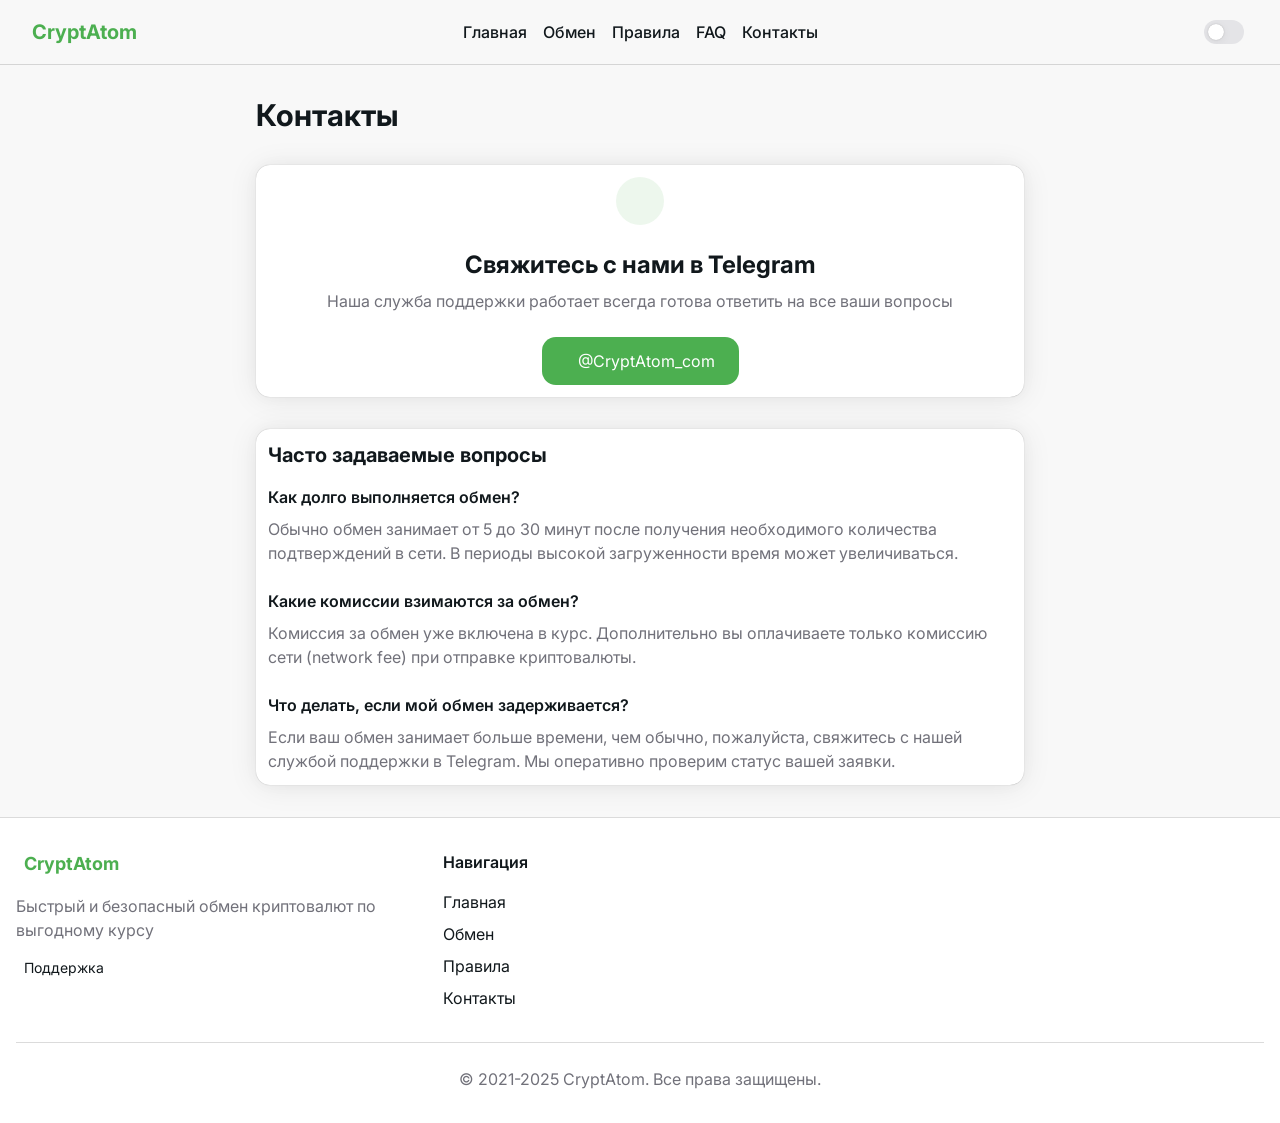
==== commit ed725008: "last" ====
--- a/contacts.html
+++ b/contacts.html
@@ -1 +1 @@
-<!DOCTYPE html><html lang="en"><head><meta charSet="utf-8"/><meta name="viewport" content="width=device-width, initial-scale=1"/><link rel="stylesheet" href="_next/static/css/76fdee3d57224645.css" data-precedence="next"/><link rel="preload" as="script" fetchPriority="low" href="_next/static/chunks/webpack-b80256ac2960b1bb.js"/><script src="_next/static/chunks/4bd1b696-6b23f3004966af74.js" async=""></script><script src="_next/static/chunks/517-6c53d1a4845c2776.js" async=""></script><script src="_next/static/chunks/main-app-82be982f84f84237.js" async=""></script><script src="_next/static/chunks/574-11911871c786ce75.js" async=""></script><script src="_next/static/chunks/527-73f5bf5b595e9e9c.js" async=""></script><script src="_next/static/chunks/app/layout-f7f833cb6645767d.js" async=""></script><script src="_next/static/chunks/773-eb578dd58d06168a.js" async=""></script><script src="_next/static/chunks/app/contacts/page-f6b292dfaa66b1fe.js" async=""></script><title>CryptoCoinHub</title><meta name="description" content="CryptoCoinHub - лучший обменик в снг"/><link rel="icon" href="favicon.ico"/><script src="_next/static/chunks/polyfills-42372ed130431b0a.js" noModule=""></script></head><body class="antialiased"><div data-overlay-container="true"><script>((e,t,n,r,a,i,o,s)=>{let c=document.documentElement,l=["light","dark"];function u(t){(Array.isArray(e)?e:[e]).forEach(e=>{let n="class"===e,r=n&&i?a.map(e=>i[e]||e):a;n?(c.classList.remove(...r),c.classList.add(i&&i[t]?i[t]:t)):c.setAttribute(e,t)}),s&&l.includes(t)&&(c.style.colorScheme=t)}if(r)u(r);else try{let e=localStorage.getItem(t)||n,r=o&&"system"===e?window.matchMedia("(prefers-color-scheme: dark)").matches?"dark":"light":e;u(r)}catch(e){}})("class","theme","system",null,["light","dark"],null,true,true)</script><div class="min-h-screen flex flex-col overflow-x-hidden"><nav class="flex z-40 w-full h-auto items-center justify-center data-[menu-open=true]:border-none sticky top-0 inset-x-0 border-b border-divider backdrop-blur-lg data-[menu-open=true]:backdrop-blur-xl backdrop-saturate-150 bg-background" style="--navbar-height:4rem"><header class="z-40 flex px-6 gap-4 w-full flex-row relative flex-nowrap items-center justify-between h-[var(--navbar-height)] max-w-[1280px]"><ul class="flex gap-4 h-full flex-row flex-nowrap items-center data-[justify=start]:justify-start data-[justify=start]:flex-grow data-[justify=start]:basis-0 data-[justify=center]:justify-center data-[justify=end]:justify-end data-[justify=end]:flex-grow data-[justify=end]:basis-0" data-justify="start"><button class="group flex items-center justify-center w-6 h-full rounded-small tap-highlight-transparent outline-none data-[focus-visible=true]:z-10 data-[focus-visible=true]:outline-2 data-[focus-visible=true]:outline-focus data-[focus-visible=true]:outline-offset-2 sm:hidden" type="button" aria-label="Открыть меню" aria-pressed="false"><span class="sr-only">open navigation menu</span><span class="w-full h-full pointer-events-none flex flex-col items-center justify-center text-inherit group-data-[pressed=true]:opacity-70 transition-opacity before:content-[&#x27;&#x27;] before:block before:h-px before:w-6 before:bg-current before:transition-transform before:duration-150 before:-translate-y-1 before:rotate-0 group-data-[open=true]:before:translate-y-px group-data-[open=true]:before:rotate-45 after:content-[&#x27;&#x27;] after:block after:h-px after:w-6 after:bg-current after:transition-transform after:duration-150 after:translate-y-1 after:rotate-0 group-data-[open=true]:after:translate-y-0 group-data-[open=true]:after:-rotate-45"></span></button><div class="flex basis-0 flex-row flex-grow flex-nowrap justify-start bg-transparent items-center no-underline text-medium whitespace-nowrap box-border"><a class="relative tap-highlight-transparent outline-none data-[focus-visible=true]:z-10 data-[focus-visible=true]:outline-2 data-[focus-visible=true]:outline-focus data-[focus-visible=true]:outline-offset-2 text-medium no-underline hover:opacity-80 active:opacity-disabled transition-opacity font-bold text-inherit flex items-center gap-2" href="index.html" tabindex="0" role="link"><span></span><p class="text-primary text-xl">CryptoCoinHub</p></a></div></ul><ul class="h-full flex-row flex-nowrap items-center data-[justify=start]:justify-start data-[justify=start]:flex-grow data-[justify=start]:basis-0 data-[justify=center]:justify-center data-[justify=end]:justify-end data-[justify=end]:flex-grow data-[justify=end]:basis-0 max-md:hidden flex gap-4" data-justify="center"><li class="text-medium whitespace-nowrap box-border list-none data-[active=true]:font-semibold"><a class="relative inline-flex items-center tap-highlight-transparent outline-none data-[focus-visible=true]:z-10 data-[focus-visible=true]:outline-2 data-[focus-visible=true]:outline-focus data-[focus-visible=true]:outline-offset-2 text-medium text-foreground no-underline hover:opacity-80 active:opacity-disabled transition-opacity font-medium" href="index.html" tabindex="0" role="link">Главная</a></li><li class="text-medium whitespace-nowrap box-border list-none data-[active=true]:font-semibold"><a class="relative inline-flex items-center tap-highlight-transparent outline-none data-[focus-visible=true]:z-10 data-[focus-visible=true]:outline-2 data-[focus-visible=true]:outline-focus data-[focus-visible=true]:outline-offset-2 text-medium text-foreground no-underline hover:opacity-80 active:opacity-disabled transition-opacity font-medium" href="exchange.html" tabindex="0" role="link">Обмен</a></li><li class="text-medium whitespace-nowrap box-border list-none data-[active=true]:font-semibold"><a class="relative inline-flex items-center tap-highlight-transparent outline-none data-[focus-visible=true]:z-10 data-[focus-visible=true]:outline-2 data-[focus-visible=true]:outline-focus data-[focus-visible=true]:outline-offset-2 text-medium text-foreground no-underline hover:opacity-80 active:opacity-disabled transition-opacity font-medium" href="rules.html" tabindex="0" role="link">Правила</a></li><li class="text-medium whitespace-nowrap box-border list-none data-[active=true]:font-semibold"><a class="relative inline-flex items-center tap-highlight-transparent outline-none data-[focus-visible=true]:z-10 data-[focus-visible=true]:outline-2 data-[focus-visible=true]:outline-focus data-[focus-visible=true]:outline-offset-2 text-medium text-foreground no-underline hover:opacity-80 active:opacity-disabled transition-opacity font-medium" href="faq.html" tabindex="0" role="link">FAQ</a></li><li class="text-medium whitespace-nowrap box-border list-none data-[active=true]:font-semibold" data-active="true"><a class="relative inline-flex items-center tap-highlight-transparent outline-none data-[focus-visible=true]:z-10 data-[focus-visible=true]:outline-2 data-[focus-visible=true]:outline-focus data-[focus-visible=true]:outline-offset-2 text-medium text-primary no-underline hover:opacity-80 active:opacity-disabled transition-opacity font-medium" href="contacts.html" tabindex="0" role="link">Контакты</a></li></ul><ul class="flex gap-4 h-full flex-row flex-nowrap items-center data-[justify=start]:justify-start data-[justify=start]:flex-grow data-[justify=start]:basis-0 data-[justify=center]:justify-center data-[justify=end]:justify-end data-[justify=end]:flex-grow data-[justify=end]:basis-0" data-justify="end"><li class="text-medium whitespace-nowrap box-border list-none data-[active=true]:font-semibold hidden sm:flex"><div class="flex items-center gap-2"><span></span><label class="group relative max-w-fit inline-flex items-center justify-start cursor-pointer touch-none tap-highlight-transparent select-none mx-1"><input aria-labelledby=":R16tbttb:" type="checkbox" role="switch" class="[--cursor-hit-x:8px] font-inherit text-[100%] leading-[1.15] m-0 p-0 overflow-visible box-border absolute top-0 start-[calc(var(--cursor-hit-x)*-1)] w-[calc(100%+var(--cursor-hit-x)*2)] h-full opacity-[0.0001] z-[1] cursor-pointer disabled:cursor-default" value=""/><span aria-hidden="true" class="px-1 relative inline-flex items-center justify-start flex-shrink-0 overflow-hidden bg-default-200 rounded-full outline-none group-data-[focus-visible=true]:z-10 group-data-[focus-visible=true]:ring-2 group-data-[focus-visible=true]:ring-focus group-data-[focus-visible=true]:ring-offset-2 group-data-[focus-visible=true]:ring-offset-background group-data-[selected=true]:bg-primary group-data-[selected=true]:text-primary-foreground w-10 h-6 transition-background"><span class="z-10 flex items-center justify-center bg-white shadow-small rounded-full origin-right pointer-events-none w-4 h-4 text-tiny group-data-[selected=true]:ms-4 transition-all group-data-[pressed=true]:w-5 group-data-[selected]:group-data-[pressed]:ml-3"></span></span></label><span></span></div></li></ul></header></nav><main class="flex-grow overflow-x-hidden container mx-auto px-4 py-8 max-w-7xl"><div class="max-w-3xl mx-auto"><h1 class="text-3xl font-bold mb-8">Контакты</h1><div class="flex flex-col relative overflow-hidden h-auto text-foreground box-border bg-content1 outline-none data-[focus-visible=true]:z-10 data-[focus-visible=true]:outline-2 data-[focus-visible=true]:outline-focus data-[focus-visible=true]:outline-offset-2 shadow-medium rounded-large transition-transform-background motion-reduce:transition-none mb-8" tabindex="-1"><div class="relative flex w-full p-3 flex-auto flex-col place-content-inherit align-items-inherit h-auto break-words text-left overflow-y-auto subpixel-antialiased"><div class="flex flex-col items-center text-center gap-6"><div class="bg-primary/10 p-6 rounded-full"><span></span></div><div><h2 class="text-2xl font-bold mb-2">Свяжитесь с нами в Telegram</h2><p class="text-default-500 mb-6">Наша служба поддержки работает всегда готова ответить на все ваши вопросы</p><a class="tap-highlight-transparent no-underline hover:opacity-80 active:opacity-disabled transition-opacity z-0 group relative inline-flex items-center justify-center box-border appearance-none select-none whitespace-nowrap font-normal subpixel-antialiased overflow-hidden tap-highlight-transparent data-[pressed=true]:scale-[0.97] outline-none data-[focus-visible=true]:z-10 data-[focus-visible=true]:outline-2 data-[focus-visible=true]:outline-focus data-[focus-visible=true]:outline-offset-2 px-6 min-w-24 h-12 text-medium gap-3 rounded-large [&amp;&gt;svg]:max-w-[theme(spacing.8)] transition-transform-colors-opacity motion-reduce:transition-none bg-primary text-primary-foreground data-[hover=true]:opacity-hover" href="https://t.me/cryptocoinhub_net" target="_blank" tabindex="0" role="button"><span></span>@<!-- -->CryptoCoinHub_exchange</a></div></div></div></div><div class="flex flex-col relative overflow-hidden h-auto text-foreground box-border bg-content1 outline-none data-[focus-visible=true]:z-10 data-[focus-visible=true]:outline-2 data-[focus-visible=true]:outline-focus data-[focus-visible=true]:outline-offset-2 shadow-medium rounded-large transition-transform-background motion-reduce:transition-none" tabindex="-1"><div class="relative flex w-full p-3 flex-auto flex-col place-content-inherit align-items-inherit h-auto break-words text-left overflow-y-auto subpixel-antialiased"><h2 class="text-xl font-bold mb-4">Часто задаваемые вопросы</h2><div class="space-y-6"><div><h3 class="font-semibold mb-2">Как долго выполняется обмен?</h3><p class="text-default-500">Обычно обмен занимает от 5 до 30 минут после получения необходимого количества подтверждений в сети. В периоды высокой загруженности время может увеличиваться.</p></div><div><h3 class="font-semibold mb-2">Какие комиссии взимаются за обмен?</h3><p class="text-default-500">Комиссия за обмен уже включена в курс. Дополнительно вы оплачиваете только комиссию сети (network fee) при отправке криптовалюты.</p></div><div><h3 class="font-semibold mb-2">Что делать, если мой обмен задерживается?</h3><p class="text-default-500">Если ваш обмен занимает больше времени, чем обычно, пожалуйста, свяжитесь с нашей службой поддержки в Telegram. Мы оперативно проверим статус вашей заявки.</p></div><div><h3 class="font-semibold mb-2">Нужна ли регистрация для обмена?</h3><p class="text-default-500">Регистрация не обязательна для совершения обмена, но она дает доступ к истории операций, реферальной программе и другим дополнительным функциям.</p></div></div></div></div></div></main><footer class="bg-content1 py-8 border-t border-divider"><div class="container mx-auto px-4 max-w-7xl"><div class="grid grid-cols-1 md:grid-cols-3 gap-8"><div><div class="flex items-center gap-2 mb-4"><span></span><h3 class="text-lg font-bold text-primary">CryptoCoinHub</h3></div><p class="text-default-500 mb-4">Быстрый и безопасный обмен криптовалют по выгодному курсу</p><div class="flex gap-4"><a class="relative tap-highlight-transparent outline-none data-[focus-visible=true]:z-10 data-[focus-visible=true]:outline-2 data-[focus-visible=true]:outline-focus data-[focus-visible=true]:outline-offset-2 text-medium text-foreground no-underline hover:opacity-80 active:opacity-disabled transition-opacity flex items-center gap-2" aria-label="Telegram" href="https://t.me/cryptocoinhub_net" target="_blank" rel="noopener noreferrer" tabindex="0" role="link"><span></span><div class="text-sm">Поддержка</div></a></div></div><div><h4 class="font-semibold mb-4">Навигация</h4><ul class="space-y-2"><li><a class="relative inline-flex items-center tap-highlight-transparent outline-none data-[focus-visible=true]:z-10 data-[focus-visible=true]:outline-2 data-[focus-visible=true]:outline-focus data-[focus-visible=true]:outline-offset-2 text-medium text-foreground no-underline hover:opacity-80 active:opacity-disabled transition-opacity" href="index.html" tabindex="0" role="link">Главная</a></li><li><a class="relative inline-flex items-center tap-highlight-transparent outline-none data-[focus-visible=true]:z-10 data-[focus-visible=true]:outline-2 data-[focus-visible=true]:outline-focus data-[focus-visible=true]:outline-offset-2 text-medium text-foreground no-underline hover:opacity-80 active:opacity-disabled transition-opacity" href="exchange.html" tabindex="0" role="link">Обмен</a></li><li><a class="relative inline-flex items-center tap-highlight-transparent outline-none data-[focus-visible=true]:z-10 data-[focus-visible=true]:outline-2 data-[focus-visible=true]:outline-focus data-[focus-visible=true]:outline-offset-2 text-medium text-foreground no-underline hover:opacity-80 active:opacity-disabled transition-opacity" href="rules.html" tabindex="0" role="link">Правила</a></li><li><a class="relative inline-flex items-center tap-highlight-transparent outline-none data-[focus-visible=true]:z-10 data-[focus-visible=true]:outline-2 data-[focus-visible=true]:outline-focus data-[focus-visible=true]:outline-offset-2 text-medium text-foreground no-underline hover:opacity-80 active:opacity-disabled transition-opacity" href="contacts.html" tabindex="0" role="link">Контакты</a></li></ul></div><div><h4 class="font-semibold mb-4">Аккаунт</h4><ul class="space-y-2"><li><a class="relative inline-flex items-center tap-highlight-transparent outline-none data-[focus-visible=true]:z-10 data-[focus-visible=true]:outline-2 data-[focus-visible=true]:outline-focus data-[focus-visible=true]:outline-offset-2 text-medium text-foreground no-underline hover:opacity-80 active:opacity-disabled transition-opacity" href="join/login.html" tabindex="0" role="link">Вход</a></li><li><a class="relative inline-flex items-center tap-highlight-transparent outline-none data-[focus-visible=true]:z-10 data-[focus-visible=true]:outline-2 data-[focus-visible=true]:outline-focus data-[focus-visible=true]:outline-offset-2 text-medium text-foreground no-underline hover:opacity-80 active:opacity-disabled transition-opacity" href="join/register.html" tabindex="0" role="link">Регистрация</a></li></ul></div></div><div class="border-t border-divider mt-8 pt-6 text-center text-default-500"><p>© 2024 CryptoCoinHub. Все права защищены.</p></div></div></footer></div></div><script src="_next/static/chunks/webpack-b80256ac2960b1bb.js" async=""></script><script>(self.__next_f=self.__next_f||[]).push([0])</script><script>self.__next_f.push([1,"1:\"$Sreact.fragment\"\n2:I[58909,[\"574\",\"static/chunks/574-11911871c786ce75.js\",\"527\",\"static/chunks/527-73f5bf5b595e9e9c.js\",\"177\",\"static/chunks/app/layout-f7f833cb6645767d.js\"],\"default\"]\n3:I[15244,[],\"\"]\n4:I[43866,[],\"\"]\n5:I[57033,[],\"ClientPageRoot\"]\n6:I[38539,[\"574\",\"static/chunks/574-11911871c786ce75.js\",\"773\",\"static/chunks/773-eb578dd58d06168a.js\",\"102\",\"static/chunks/app/contacts/page-f6b292dfaa66b1fe.js\"],\"default\"]\n9:I[86213,[],\"OutletBoundary\"]\nb:I[86213,[],\"MetadataBoundary\"]\nd:I[86213,[],\"ViewportBoundary\"]\nf:I[34835,[],\"\"]\n:HL[\"/_next/static/css/76fdee3d57224645.css\",\"style\"]\n"])</script><script>self.__next_f.push([1,"0:{\"P\":null,\"b\":\"SEM8c4wMUCp-Wo59DHj06\",\"p\":\"\",\"c\":[\"\",\"contacts\"],\"i\":false,\"f\":[[[\"\",{\"children\":[\"contacts\",{\"children\":[\"__PAGE__\",{}]}]},\"$undefined\",\"$undefined\",true],[\"\",[\"$\",\"$1\",\"c\",{\"children\":[[[\"$\",\"link\",\"0\",{\"rel\":\"stylesheet\",\"href\":\"/_next/static/css/76fdee3d57224645.css\",\"precedence\":\"next\",\"crossOrigin\":\"$undefined\",\"nonce\":\"$undefined\"}]],[\"$\",\"html\",null,{\"lang\":\"en\",\"children\":[\"$\",\"body\",null,{\"className\":\"antialiased\",\"children\":[\"$\",\"$L2\",null,{\"children\":[\"$\",\"$L3\",null,{\"parallelRouterKey\":\"children\",\"segmentPath\":[\"children\"],\"error\":\"$undefined\",\"errorStyles\":\"$undefined\",\"errorScripts\":\"$undefined\",\"template\":[\"$\",\"$L4\",null,{}],\"templateStyles\":\"$undefined\",\"templateScripts\":\"$undefined\",\"notFound\":[[],[[\"$\",\"title\",null,{\"children\":\"404: This page could not be found.\"}],[\"$\",\"div\",null,{\"style\":{\"fontFamily\":\"system-ui,\\\"Segoe UI\\\",Roboto,Helvetica,Arial,sans-serif,\\\"Apple Color Emoji\\\",\\\"Segoe UI Emoji\\\"\",\"height\":\"100vh\",\"textAlign\":\"center\",\"display\":\"flex\",\"flexDirection\":\"column\",\"alignItems\":\"center\",\"justifyContent\":\"center\"},\"children\":[\"$\",\"div\",null,{\"children\":[[\"$\",\"style\",null,{\"dangerouslySetInnerHTML\":{\"__html\":\"body{color:#000;background:#fff;margin:0}.next-error-h1{border-right:1px solid rgba(0,0,0,.3)}@media (prefers-color-scheme:dark){body{color:#fff;background:#000}.next-error-h1{border-right:1px solid rgba(255,255,255,.3)}}\"}}],[\"$\",\"h1\",null,{\"className\":\"next-error-h1\",\"style\":{\"display\":\"inline-block\",\"margin\":\"0 20px 0 0\",\"padding\":\"0 23px 0 0\",\"fontSize\":24,\"fontWeight\":500,\"verticalAlign\":\"top\",\"lineHeight\":\"49px\"},\"children\":404}],[\"$\",\"div\",null,{\"style\":{\"display\":\"inline-block\"},\"children\":[\"$\",\"h2\",null,{\"style\":{\"fontSize\":14,\"fontWeight\":400,\"lineHeight\":\"49px\",\"margin\":0},\"children\":\"This page could not be found.\"}]}]]}]}]]],\"forbidden\":\"$undefined\",\"unauthorized\":\"$undefined\"}]}]}]}]]}],{\"children\":[\"contacts\",[\"$\",\"$1\",\"c\",{\"children\":[null,[\"$\",\"$L3\",null,{\"parallelRouterKey\":\"children\",\"segmentPath\":[\"children\",\"contacts\",\"children\"],\"error\":\"$undefined\",\"errorStyles\":\"$undefined\",\"errorScripts\":\"$undefined\",\"template\":[\"$\",\"$L4\",null,{}],\"templateStyles\":\"$undefined\",\"templateScripts\":\"$undefined\",\"notFound\":\"$undefined\",\"forbidden\":\"$undefined\",\"unauthorized\":\"$undefined\"}]]}],{\"children\":[\"__PAGE__\",[\"$\",\"$1\",\"c\",{\"children\":[[\"$\",\"$L5\",null,{\"Component\":\"$6\",\"searchParams\":{},\"params\":{},\"promises\":[\"$@7\",\"$@8\"]}],null,[\"$\",\"$L9\",null,{\"children\":\"$La\"}]]}],{},null,false]},null,false]},null,false],[\"$\",\"$1\",\"h\",{\"children\":[null,[\"$\",\"$1\",\"XHfvXeCiVADlRSlgq6Jry\",{\"children\":[[\"$\",\"$Lb\",null,{\"children\":\"$Lc\"}],[\"$\",\"$Ld\",null,{\"children\":\"$Le\"}],null]}]]}],false]],\"m\":\"$undefined\",\"G\":[\"$f\",\"$undefined\"],\"s\":false,\"S\":true}\n"])</script><script>self.__next_f.push([1,"7:{}\n8:{}\n"])</script><script>self.__next_f.push([1,"e:[[\"$\",\"meta\",\"0\",{\"name\":\"viewport\",\"content\":\"width=device-width, initial-scale=1\"}]]\nc:[[\"$\",\"meta\",\"0\",{\"charSet\":\"utf-8\"}],[\"$\",\"title\",\"1\",{\"children\":\"CryptoCoinHub\"}],[\"$\",\"meta\",\"2\",{\"name\":\"description\",\"content\":\"CryptoCoinHub - лучший обменик в снг\"}],[\"$\",\"link\",\"3\",{\"rel\":\"icon\",\"href\":\"/favicon.ico\"}]]\n"])</script><script>self.__next_f.push([1,"a:null\n"])</script></body></html>+<!DOCTYPE html><html lang="en"><head><meta charSet="utf-8"/><meta name="viewport" content="width=device-width, initial-scale=1"/><link rel="stylesheet" href="_next/static/css/76fdee3d57224645.css" data-precedence="next"/><link rel="preload" as="script" fetchPriority="low" href="_next/static/chunks/webpack-b80256ac2960b1bb.js"/><script src="_next/static/chunks/4bd1b696-6b23f3004966af74.js" async=""></script><script src="_next/static/chunks/517-6c53d1a4845c2776.js" async=""></script><script src="_next/static/chunks/main-app-82be982f84f84237.js" async=""></script><script src="_next/static/chunks/574-11911871c786ce75.js" async=""></script><script src="_next/static/chunks/527-73f5bf5b595e9e9c.js" async=""></script><script src="_next/static/chunks/app/layout-f7f833cb6645767d.js" async=""></script><script src="_next/static/chunks/773-eb578dd58d06168a.js" async=""></script><script src="_next/static/chunks/app/contacts/page-f6b292dfaa66b1fe.js" async=""></script><title>CryptAtom</title><meta name="description" content="CryptAtom - лучший обменик в снг"/><link rel="icon" href="favicon.ico"/><script src="_next/static/chunks/polyfills-42372ed130431b0a.js" noModule=""></script></head><body class="antialiased"><div data-overlay-container="true"><script>((e,t,n,r,a,i,o,s)=>{let c=document.documentElement,l=["light","dark"];function u(t){(Array.isArray(e)?e:[e]).forEach(e=>{let n="class"===e,r=n&&i?a.map(e=>i[e]||e):a;n?(c.classList.remove(...r),c.classList.add(i&&i[t]?i[t]:t)):c.setAttribute(e,t)}),s&&l.includes(t)&&(c.style.colorScheme=t)}if(r)u(r);else try{let e=localStorage.getItem(t)||n,r=o&&"system"===e?window.matchMedia("(prefers-color-scheme: dark)").matches?"dark":"light":e;u(r)}catch(e){}})("class","theme","system",null,["light","dark"],null,true,true)</script><div class="min-h-screen flex flex-col overflow-x-hidden"><nav class="flex z-40 w-full h-auto items-center justify-center data-[menu-open=true]:border-none sticky top-0 inset-x-0 border-b border-divider backdrop-blur-lg data-[menu-open=true]:backdrop-blur-xl backdrop-saturate-150 bg-background" style="--navbar-height:4rem"><header class="z-40 flex px-6 gap-4 w-full flex-row relative flex-nowrap items-center justify-between h-[var(--navbar-height)] max-w-[1280px]"><ul class="flex gap-4 h-full flex-row flex-nowrap items-center data-[justify=start]:justify-start data-[justify=start]:flex-grow data-[justify=start]:basis-0 data-[justify=center]:justify-center data-[justify=end]:justify-end data-[justify=end]:flex-grow data-[justify=end]:basis-0" data-justify="start"><button class="group flex items-center justify-center w-6 h-full rounded-small tap-highlight-transparent outline-none data-[focus-visible=true]:z-10 data-[focus-visible=true]:outline-2 data-[focus-visible=true]:outline-focus data-[focus-visible=true]:outline-offset-2 sm:hidden" type="button" aria-label="Открыть меню" aria-pressed="false"><span class="sr-only">open navigation menu</span><span class="w-full h-full pointer-events-none flex flex-col items-center justify-center text-inherit group-data-[pressed=true]:opacity-70 transition-opacity before:content-[&#x27;&#x27;] before:block before:h-px before:w-6 before:bg-current before:transition-transform before:duration-150 before:-translate-y-1 before:rotate-0 group-data-[open=true]:before:translate-y-px group-data-[open=true]:before:rotate-45 after:content-[&#x27;&#x27;] after:block after:h-px after:w-6 after:bg-current after:transition-transform after:duration-150 after:translate-y-1 after:rotate-0 group-data-[open=true]:after:translate-y-0 group-data-[open=true]:after:-rotate-45"></span></button><div class="flex basis-0 flex-row flex-grow flex-nowrap justify-start bg-transparent items-center no-underline text-medium whitespace-nowrap box-border"><a class="relative tap-highlight-transparent outline-none data-[focus-visible=true]:z-10 data-[focus-visible=true]:outline-2 data-[focus-visible=true]:outline-focus data-[focus-visible=true]:outline-offset-2 text-medium no-underline hover:opacity-80 active:opacity-disabled transition-opacity font-bold text-inherit flex items-center gap-2" href="index.html" tabindex="0" role="link"><span></span><p class="text-primary text-xl">CryptAtom</p></a></div></ul><ul class="h-full flex-row flex-nowrap items-center data-[justify=start]:justify-start data-[justify=start]:flex-grow data-[justify=start]:basis-0 data-[justify=center]:justify-center data-[justify=end]:justify-end data-[justify=end]:flex-grow data-[justify=end]:basis-0 max-md:hidden flex gap-4" data-justify="center"><li class="text-medium whitespace-nowrap box-border list-none data-[active=true]:font-semibold"><a class="relative inline-flex items-center tap-highlight-transparent outline-none data-[focus-visible=true]:z-10 data-[focus-visible=true]:outline-2 data-[focus-visible=true]:outline-focus data-[focus-visible=true]:outline-offset-2 text-medium text-foreground no-underline hover:opacity-80 active:opacity-disabled transition-opacity font-medium" href="index.html" tabindex="0" role="link">Главная</a></li><li class="text-medium whitespace-nowrap box-border list-none data-[active=true]:font-semibold"><a class="relative inline-flex items-center tap-highlight-transparent outline-none data-[focus-visible=true]:z-10 data-[focus-visible=true]:outline-2 data-[focus-visible=true]:outline-focus data-[focus-visible=true]:outline-offset-2 text-medium text-foreground no-underline hover:opacity-80 active:opacity-disabled transition-opacity font-medium" href="exchange.html" tabindex="0" role="link">Обмен</a></li><li class="text-medium whitespace-nowrap box-border list-none data-[active=true]:font-semibold"><a class="relative inline-flex items-center tap-highlight-transparent outline-none data-[focus-visible=true]:z-10 data-[focus-visible=true]:outline-2 data-[focus-visible=true]:outline-focus data-[focus-visible=true]:outline-offset-2 text-medium text-foreground no-underline hover:opacity-80 active:opacity-disabled transition-opacity font-medium" href="rules.html" tabindex="0" role="link">Правила</a></li><li class="text-medium whitespace-nowrap box-border list-none data-[active=true]:font-semibold"><a class="relative inline-flex items-center tap-highlight-transparent outline-none data-[focus-visible=true]:z-10 data-[focus-visible=true]:outline-2 data-[focus-visible=true]:outline-focus data-[focus-visible=true]:outline-offset-2 text-medium text-foreground no-underline hover:opacity-80 active:opacity-disabled transition-opacity font-medium" href="faq.html" tabindex="0" role="link">FAQ</a></li><li class="text-medium whitespace-nowrap box-border list-none data-[active=true]:font-semibold" data-active="true"><a class="relative inline-flex items-center tap-highlight-transparent outline-none data-[focus-visible=true]:z-10 data-[focus-visible=true]:outline-2 data-[focus-visible=true]:outline-focus data-[focus-visible=true]:outline-offset-2 text-medium text-primary no-underline hover:opacity-80 active:opacity-disabled transition-opacity font-medium" href="contacts.html" tabindex="0" role="link">Контакты</a></li></ul><ul class="flex gap-4 h-full flex-row flex-nowrap items-center data-[justify=start]:justify-start data-[justify=start]:flex-grow data-[justify=start]:basis-0 data-[justify=center]:justify-center data-[justify=end]:justify-end data-[justify=end]:flex-grow data-[justify=end]:basis-0" data-justify="end"><li class="text-medium whitespace-nowrap box-border list-none data-[active=true]:font-semibold hidden sm:flex"><div class="flex items-center gap-2"><span></span><label class="group relative max-w-fit inline-flex items-center justify-start cursor-pointer touch-none tap-highlight-transparent select-none mx-1"><input aria-labelledby=":R16tbttb:" type="checkbox" role="switch" class="[--cursor-hit-x:8px] font-inherit text-[100%] leading-[1.15] m-0 p-0 overflow-visible box-border absolute top-0 start-[calc(var(--cursor-hit-x)*-1)] w-[calc(100%+var(--cursor-hit-x)*2)] h-full opacity-[0.0001] z-[1] cursor-pointer disabled:cursor-default" value=""/><span aria-hidden="true" class="px-1 relative inline-flex items-center justify-start flex-shrink-0 overflow-hidden bg-default-200 rounded-full outline-none group-data-[focus-visible=true]:z-10 group-data-[focus-visible=true]:ring-2 group-data-[focus-visible=true]:ring-focus group-data-[focus-visible=true]:ring-offset-2 group-data-[focus-visible=true]:ring-offset-background group-data-[selected=true]:bg-primary group-data-[selected=true]:text-primary-foreground w-10 h-6 transition-background"><span class="z-10 flex items-center justify-center bg-white shadow-small rounded-full origin-right pointer-events-none w-4 h-4 text-tiny group-data-[selected=true]:ms-4 transition-all group-data-[pressed=true]:w-5 group-data-[selected]:group-data-[pressed]:ml-3"></span></span></label><span></span></div></li></ul></header></nav><main class="flex-grow overflow-x-hidden container mx-auto px-4 py-8 max-w-7xl"><div class="max-w-3xl mx-auto"><h1 class="text-3xl font-bold mb-8">Контакты</h1><div class="flex flex-col relative overflow-hidden h-auto text-foreground box-border bg-content1 outline-none data-[focus-visible=true]:z-10 data-[focus-visible=true]:outline-2 data-[focus-visible=true]:outline-focus data-[focus-visible=true]:outline-offset-2 shadow-medium rounded-large transition-transform-background motion-reduce:transition-none mb-8" tabindex="-1"><div class="relative flex w-full p-3 flex-auto flex-col place-content-inherit align-items-inherit h-auto break-words text-left overflow-y-auto subpixel-antialiased"><div class="flex flex-col items-center text-center gap-6"><div class="bg-primary/10 p-6 rounded-full"><span></span></div><div><h2 class="text-2xl font-bold mb-2">Свяжитесь с нами в Telegram</h2><p class="text-default-500 mb-6">Наша служба поддержки работает всегда готова ответить на все ваши вопросы</p><a class="tap-highlight-transparent no-underline hover:opacity-80 active:opacity-disabled transition-opacity z-0 group relative inline-flex items-center justify-center box-border appearance-none select-none whitespace-nowrap font-normal subpixel-antialiased overflow-hidden tap-highlight-transparent data-[pressed=true]:scale-[0.97] outline-none data-[focus-visible=true]:z-10 data-[focus-visible=true]:outline-2 data-[focus-visible=true]:outline-focus data-[focus-visible=true]:outline-offset-2 px-6 min-w-24 h-12 text-medium gap-3 rounded-large [&amp;&gt;svg]:max-w-[theme(spacing.8)] transition-transform-colors-opacity motion-reduce:transition-none bg-primary text-primary-foreground data-[hover=true]:opacity-hover" href="https://t.me/CryptAtom_com" target="_blank" tabindex="0" role="button"><span></span>@<!-- -->CryptAtom_exchange</a></div></div></div></div><div class="flex flex-col relative overflow-hidden h-auto text-foreground box-border bg-content1 outline-none data-[focus-visible=true]:z-10 data-[focus-visible=true]:outline-2 data-[focus-visible=true]:outline-focus data-[focus-visible=true]:outline-offset-2 shadow-medium rounded-large transition-transform-background motion-reduce:transition-none" tabindex="-1"><div class="relative flex w-full p-3 flex-auto flex-col place-content-inherit align-items-inherit h-auto break-words text-left overflow-y-auto subpixel-antialiased"><h2 class="text-xl font-bold mb-4">Часто задаваемые вопросы</h2><div class="space-y-6"><div><h3 class="font-semibold mb-2">Как долго выполняется обмен?</h3><p class="text-default-500">Обычно обмен занимает от 5 до 30 минут после получения необходимого количества подтверждений в сети. В периоды высокой загруженности время может увеличиваться.</p></div><div><h3 class="font-semibold mb-2">Какие комиссии взимаются за обмен?</h3><p class="text-default-500">Комиссия за обмен уже включена в курс. Дополнительно вы оплачиваете только комиссию сети (network fee) при отправке криптовалюты.</p></div><div><h3 class="font-semibold mb-2">Что делать, если мой обмен задерживается?</h3><p class="text-default-500">Если ваш обмен занимает больше времени, чем обычно, пожалуйста, свяжитесь с нашей службой поддержки в Telegram. Мы оперативно проверим статус вашей заявки.</p></div><div><h3 class="font-semibold mb-2">Нужна ли регистрация для обмена?</h3><p class="text-default-500">Регистрация не обязательна для совершения обмена, но она дает доступ к истории операций, реферальной программе и другим дополнительным функциям.</p></div></div></div></div></div></main><footer class="bg-content1 py-8 border-t border-divider"><div class="container mx-auto px-4 max-w-7xl"><div class="grid grid-cols-1 md:grid-cols-3 gap-8"><div><div class="flex items-center gap-2 mb-4"><span></span><h3 class="text-lg font-bold text-primary">CryptAtom</h3></div><p class="text-default-500 mb-4">Быстрый и безопасный обмен криптовалют по выгодному курсу</p><div class="flex gap-4"><a class="relative tap-highlight-transparent outline-none data-[focus-visible=true]:z-10 data-[focus-visible=true]:outline-2 data-[focus-visible=true]:outline-focus data-[focus-visible=true]:outline-offset-2 text-medium text-foreground no-underline hover:opacity-80 active:opacity-disabled transition-opacity flex items-center gap-2" aria-label="Telegram" href="https://t.me/CryptAtom_com" target="_blank" rel="noopener noreferrer" tabindex="0" role="link"><span></span><div class="text-sm">Поддержка</div></a></div></div><div><h4 class="font-semibold mb-4">Навигация</h4><ul class="space-y-2"><li><a class="relative inline-flex items-center tap-highlight-transparent outline-none data-[focus-visible=true]:z-10 data-[focus-visible=true]:outline-2 data-[focus-visible=true]:outline-focus data-[focus-visible=true]:outline-offset-2 text-medium text-foreground no-underline hover:opacity-80 active:opacity-disabled transition-opacity" href="index.html" tabindex="0" role="link">Главная</a></li><li><a class="relative inline-flex items-center tap-highlight-transparent outline-none data-[focus-visible=true]:z-10 data-[focus-visible=true]:outline-2 data-[focus-visible=true]:outline-focus data-[focus-visible=true]:outline-offset-2 text-medium text-foreground no-underline hover:opacity-80 active:opacity-disabled transition-opacity" href="exchange.html" tabindex="0" role="link">Обмен</a></li><li><a class="relative inline-flex items-center tap-highlight-transparent outline-none data-[focus-visible=true]:z-10 data-[focus-visible=true]:outline-2 data-[focus-visible=true]:outline-focus data-[focus-visible=true]:outline-offset-2 text-medium text-foreground no-underline hover:opacity-80 active:opacity-disabled transition-opacity" href="rules.html" tabindex="0" role="link">Правила</a></li><li><a class="relative inline-flex items-center tap-highlight-transparent outline-none data-[focus-visible=true]:z-10 data-[focus-visible=true]:outline-2 data-[focus-visible=true]:outline-focus data-[focus-visible=true]:outline-offset-2 text-medium text-foreground no-underline hover:opacity-80 active:opacity-disabled transition-opacity" href="contacts.html" tabindex="0" role="link">Контакты</a></li></ul></div><div><h4 class="font-semibold mb-4">Аккаунт</h4><ul class="space-y-2"><li><a class="relative inline-flex items-center tap-highlight-transparent outline-none data-[focus-visible=true]:z-10 data-[focus-visible=true]:outline-2 data-[focus-visible=true]:outline-focus data-[focus-visible=true]:outline-offset-2 text-medium text-foreground no-underline hover:opacity-80 active:opacity-disabled transition-opacity" href="join/login.html" tabindex="0" role="link">Вход</a></li><li><a class="relative inline-flex items-center tap-highlight-transparent outline-none data-[focus-visible=true]:z-10 data-[focus-visible=true]:outline-2 data-[focus-visible=true]:outline-focus data-[focus-visible=true]:outline-offset-2 text-medium text-foreground no-underline hover:opacity-80 active:opacity-disabled transition-opacity" href="join/register.html" tabindex="0" role="link">Регистрация</a></li></ul></div></div><div class="border-t border-divider mt-8 pt-6 text-center text-default-500"><p>© 2024 CryptAtom. Все права защищены.</p></div></div></footer></div></div><script src="_next/static/chunks/webpack-b80256ac2960b1bb.js" async=""></script><script>(self.__next_f=self.__next_f||[]).push([0])</script><script>self.__next_f.push([1,"1:\"$Sreact.fragment\"\n2:I[58909,[\"574\",\"static/chunks/574-11911871c786ce75.js\",\"527\",\"static/chunks/527-73f5bf5b595e9e9c.js\",\"177\",\"static/chunks/app/layout-f7f833cb6645767d.js\"],\"default\"]\n3:I[15244,[],\"\"]\n4:I[43866,[],\"\"]\n5:I[57033,[],\"ClientPageRoot\"]\n6:I[38539,[\"574\",\"static/chunks/574-11911871c786ce75.js\",\"773\",\"static/chunks/773-eb578dd58d06168a.js\",\"102\",\"static/chunks/app/contacts/page-f6b292dfaa66b1fe.js\"],\"default\"]\n9:I[86213,[],\"OutletBoundary\"]\nb:I[86213,[],\"MetadataBoundary\"]\nd:I[86213,[],\"ViewportBoundary\"]\nf:I[34835,[],\"\"]\n:HL[\"/_next/static/css/76fdee3d57224645.css\",\"style\"]\n"])</script><script>self.__next_f.push([1,"0:{\"P\":null,\"b\":\"SEM8c4wMUCp-Wo59DHj06\",\"p\":\"\",\"c\":[\"\",\"contacts\"],\"i\":false,\"f\":[[[\"\",{\"children\":[\"contacts\",{\"children\":[\"__PAGE__\",{}]}]},\"$undefined\",\"$undefined\",true],[\"\",[\"$\",\"$1\",\"c\",{\"children\":[[[\"$\",\"link\",\"0\",{\"rel\":\"stylesheet\",\"href\":\"/_next/static/css/76fdee3d57224645.css\",\"precedence\":\"next\",\"crossOrigin\":\"$undefined\",\"nonce\":\"$undefined\"}]],[\"$\",\"html\",null,{\"lang\":\"en\",\"children\":[\"$\",\"body\",null,{\"className\":\"antialiased\",\"children\":[\"$\",\"$L2\",null,{\"children\":[\"$\",\"$L3\",null,{\"parallelRouterKey\":\"children\",\"segmentPath\":[\"children\"],\"error\":\"$undefined\",\"errorStyles\":\"$undefined\",\"errorScripts\":\"$undefined\",\"template\":[\"$\",\"$L4\",null,{}],\"templateStyles\":\"$undefined\",\"templateScripts\":\"$undefined\",\"notFound\":[[],[[\"$\",\"title\",null,{\"children\":\"404: This page could not be found.\"}],[\"$\",\"div\",null,{\"style\":{\"fontFamily\":\"system-ui,\\\"Segoe UI\\\",Roboto,Helvetica,Arial,sans-serif,\\\"Apple Color Emoji\\\",\\\"Segoe UI Emoji\\\"\",\"height\":\"100vh\",\"textAlign\":\"center\",\"display\":\"flex\",\"flexDirection\":\"column\",\"alignItems\":\"center\",\"justifyContent\":\"center\"},\"children\":[\"$\",\"div\",null,{\"children\":[[\"$\",\"style\",null,{\"dangerouslySetInnerHTML\":{\"__html\":\"body{color:#000;background:#fff;margin:0}.next-error-h1{border-right:1px solid rgba(0,0,0,.3)}@media (prefers-color-scheme:dark){body{color:#fff;background:#000}.next-error-h1{border-right:1px solid rgba(255,255,255,.3)}}\"}}],[\"$\",\"h1\",null,{\"className\":\"next-error-h1\",\"style\":{\"display\":\"inline-block\",\"margin\":\"0 20px 0 0\",\"padding\":\"0 23px 0 0\",\"fontSize\":24,\"fontWeight\":500,\"verticalAlign\":\"top\",\"lineHeight\":\"49px\"},\"children\":404}],[\"$\",\"div\",null,{\"style\":{\"display\":\"inline-block\"},\"children\":[\"$\",\"h2\",null,{\"style\":{\"fontSize\":14,\"fontWeight\":400,\"lineHeight\":\"49px\",\"margin\":0},\"children\":\"This page could not be found.\"}]}]]}]}]]],\"forbidden\":\"$undefined\",\"unauthorized\":\"$undefined\"}]}]}]}]]}],{\"children\":[\"contacts\",[\"$\",\"$1\",\"c\",{\"children\":[null,[\"$\",\"$L3\",null,{\"parallelRouterKey\":\"children\",\"segmentPath\":[\"children\",\"contacts\",\"children\"],\"error\":\"$undefined\",\"errorStyles\":\"$undefined\",\"errorScripts\":\"$undefined\",\"template\":[\"$\",\"$L4\",null,{}],\"templateStyles\":\"$undefined\",\"templateScripts\":\"$undefined\",\"notFound\":\"$undefined\",\"forbidden\":\"$undefined\",\"unauthorized\":\"$undefined\"}]]}],{\"children\":[\"__PAGE__\",[\"$\",\"$1\",\"c\",{\"children\":[[\"$\",\"$L5\",null,{\"Component\":\"$6\",\"searchParams\":{},\"params\":{},\"promises\":[\"$@7\",\"$@8\"]}],null,[\"$\",\"$L9\",null,{\"children\":\"$La\"}]]}],{},null,false]},null,false]},null,false],[\"$\",\"$1\",\"h\",{\"children\":[null,[\"$\",\"$1\",\"XHfvXeCiVADlRSlgq6Jry\",{\"children\":[[\"$\",\"$Lb\",null,{\"children\":\"$Lc\"}],[\"$\",\"$Ld\",null,{\"children\":\"$Le\"}],null]}]]}],false]],\"m\":\"$undefined\",\"G\":[\"$f\",\"$undefined\"],\"s\":false,\"S\":true}\n"])</script><script>self.__next_f.push([1,"7:{}\n8:{}\n"])</script><script>self.__next_f.push([1,"e:[[\"$\",\"meta\",\"0\",{\"name\":\"viewport\",\"content\":\"width=device-width, initial-scale=1\"}]]\nc:[[\"$\",\"meta\",\"0\",{\"charSet\":\"utf-8\"}],[\"$\",\"title\",\"1\",{\"children\":\"CryptAtom\"}],[\"$\",\"meta\",\"2\",{\"name\":\"description\",\"content\":\"CryptAtom - лучший обменик в снг\"}],[\"$\",\"link\",\"3\",{\"rel\":\"icon\",\"href\":\"/favicon.ico\"}]]\n"])</script><script>self.__next_f.push([1,"a:null\n"])</script></body></html>
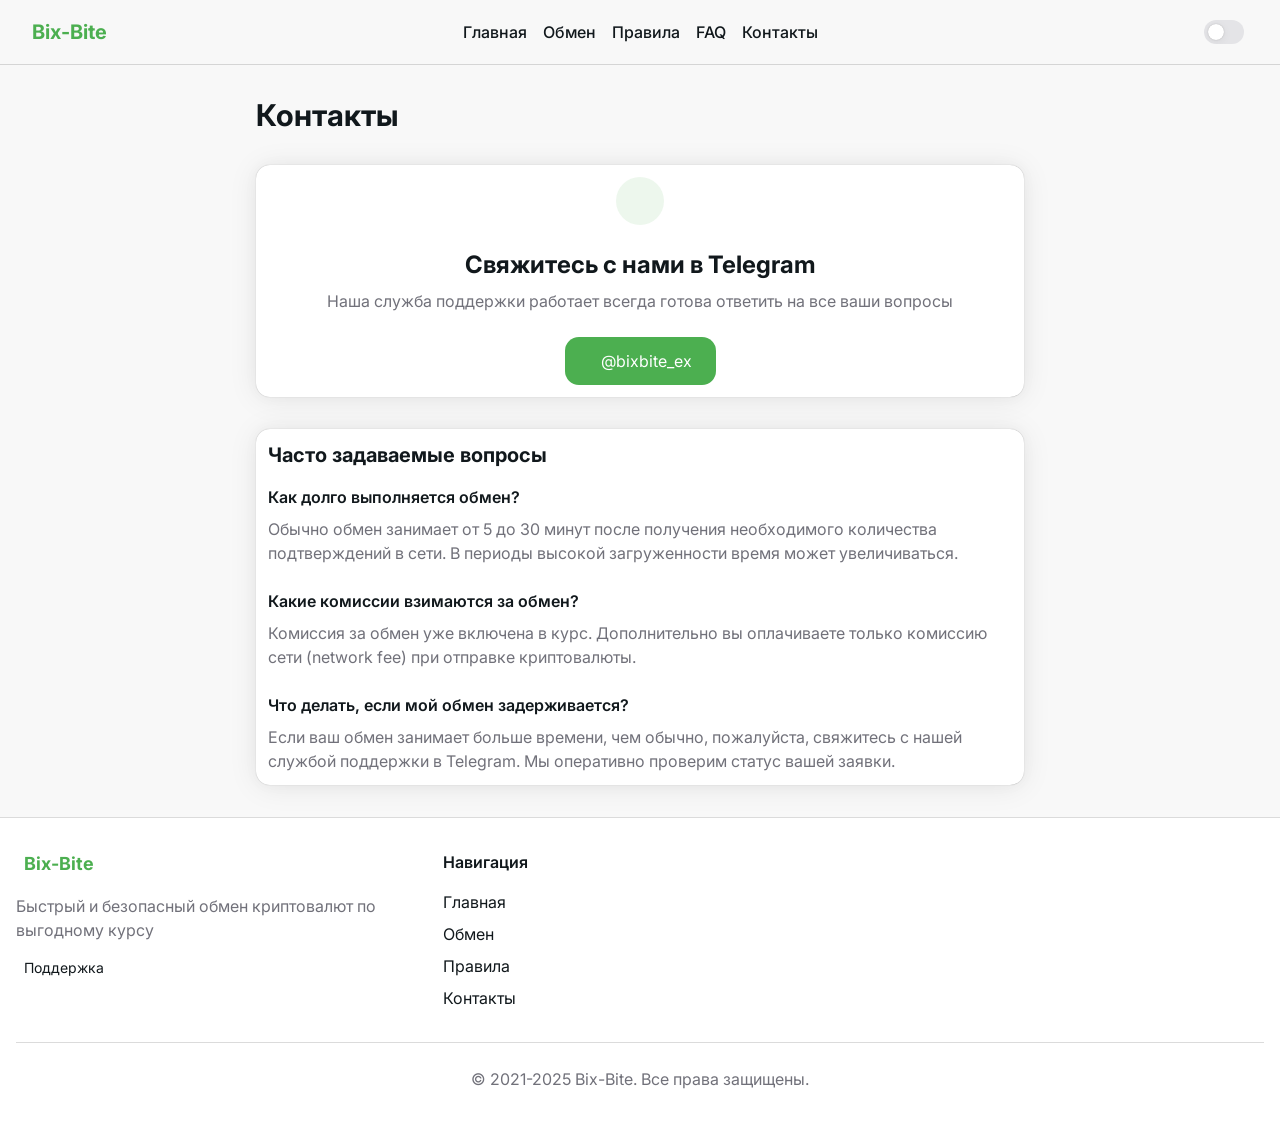
==== commit 460e9303: "last" ====
--- a/contacts.html
+++ b/contacts.html
@@ -1 +1 @@
-<!DOCTYPE html><html lang="en"><head><meta charSet="utf-8"/><meta name="viewport" content="width=device-width, initial-scale=1"/><link rel="stylesheet" href="_next/static/css/76fdee3d57224645.css" data-precedence="next"/><link rel="preload" as="script" fetchPriority="low" href="_next/static/chunks/webpack-b80256ac2960b1bb.js"/><script src="_next/static/chunks/4bd1b696-6b23f3004966af74.js" async=""></script><script src="_next/static/chunks/517-6c53d1a4845c2776.js" async=""></script><script src="_next/static/chunks/main-app-82be982f84f84237.js" async=""></script><script src="_next/static/chunks/574-11911871c786ce75.js" async=""></script><script src="_next/static/chunks/527-73f5bf5b595e9e9c.js" async=""></script><script src="_next/static/chunks/app/layout-f7f833cb6645767d.js" async=""></script><script src="_next/static/chunks/773-eb578dd58d06168a.js" async=""></script><script src="_next/static/chunks/app/contacts/page-f6b292dfaa66b1fe.js" async=""></script><title>CryptAtom</title><meta name="description" content="CryptAtom - лучший обменик в снг"/><link rel="icon" href="favicon.ico"/><script src="_next/static/chunks/polyfills-42372ed130431b0a.js" noModule=""></script></head><body class="antialiased"><div data-overlay-container="true"><script>((e,t,n,r,a,i,o,s)=>{let c=document.documentElement,l=["light","dark"];function u(t){(Array.isArray(e)?e:[e]).forEach(e=>{let n="class"===e,r=n&&i?a.map(e=>i[e]||e):a;n?(c.classList.remove(...r),c.classList.add(i&&i[t]?i[t]:t)):c.setAttribute(e,t)}),s&&l.includes(t)&&(c.style.colorScheme=t)}if(r)u(r);else try{let e=localStorage.getItem(t)||n,r=o&&"system"===e?window.matchMedia("(prefers-color-scheme: dark)").matches?"dark":"light":e;u(r)}catch(e){}})("class","theme","system",null,["light","dark"],null,true,true)</script><div class="min-h-screen flex flex-col overflow-x-hidden"><nav class="flex z-40 w-full h-auto items-center justify-center data-[menu-open=true]:border-none sticky top-0 inset-x-0 border-b border-divider backdrop-blur-lg data-[menu-open=true]:backdrop-blur-xl backdrop-saturate-150 bg-background" style="--navbar-height:4rem"><header class="z-40 flex px-6 gap-4 w-full flex-row relative flex-nowrap items-center justify-between h-[var(--navbar-height)] max-w-[1280px]"><ul class="flex gap-4 h-full flex-row flex-nowrap items-center data-[justify=start]:justify-start data-[justify=start]:flex-grow data-[justify=start]:basis-0 data-[justify=center]:justify-center data-[justify=end]:justify-end data-[justify=end]:flex-grow data-[justify=end]:basis-0" data-justify="start"><button class="group flex items-center justify-center w-6 h-full rounded-small tap-highlight-transparent outline-none data-[focus-visible=true]:z-10 data-[focus-visible=true]:outline-2 data-[focus-visible=true]:outline-focus data-[focus-visible=true]:outline-offset-2 sm:hidden" type="button" aria-label="Открыть меню" aria-pressed="false"><span class="sr-only">open navigation menu</span><span class="w-full h-full pointer-events-none flex flex-col items-center justify-center text-inherit group-data-[pressed=true]:opacity-70 transition-opacity before:content-[&#x27;&#x27;] before:block before:h-px before:w-6 before:bg-current before:transition-transform before:duration-150 before:-translate-y-1 before:rotate-0 group-data-[open=true]:before:translate-y-px group-data-[open=true]:before:rotate-45 after:content-[&#x27;&#x27;] after:block after:h-px after:w-6 after:bg-current after:transition-transform after:duration-150 after:translate-y-1 after:rotate-0 group-data-[open=true]:after:translate-y-0 group-data-[open=true]:after:-rotate-45"></span></button><div class="flex basis-0 flex-row flex-grow flex-nowrap justify-start bg-transparent items-center no-underline text-medium whitespace-nowrap box-border"><a class="relative tap-highlight-transparent outline-none data-[focus-visible=true]:z-10 data-[focus-visible=true]:outline-2 data-[focus-visible=true]:outline-focus data-[focus-visible=true]:outline-offset-2 text-medium no-underline hover:opacity-80 active:opacity-disabled transition-opacity font-bold text-inherit flex items-center gap-2" href="index.html" tabindex="0" role="link"><span></span><p class="text-primary text-xl">CryptAtom</p></a></div></ul><ul class="h-full flex-row flex-nowrap items-center data-[justify=start]:justify-start data-[justify=start]:flex-grow data-[justify=start]:basis-0 data-[justify=center]:justify-center data-[justify=end]:justify-end data-[justify=end]:flex-grow data-[justify=end]:basis-0 max-md:hidden flex gap-4" data-justify="center"><li class="text-medium whitespace-nowrap box-border list-none data-[active=true]:font-semibold"><a class="relative inline-flex items-center tap-highlight-transparent outline-none data-[focus-visible=true]:z-10 data-[focus-visible=true]:outline-2 data-[focus-visible=true]:outline-focus data-[focus-visible=true]:outline-offset-2 text-medium text-foreground no-underline hover:opacity-80 active:opacity-disabled transition-opacity font-medium" href="index.html" tabindex="0" role="link">Главная</a></li><li class="text-medium whitespace-nowrap box-border list-none data-[active=true]:font-semibold"><a class="relative inline-flex items-center tap-highlight-transparent outline-none data-[focus-visible=true]:z-10 data-[focus-visible=true]:outline-2 data-[focus-visible=true]:outline-focus data-[focus-visible=true]:outline-offset-2 text-medium text-foreground no-underline hover:opacity-80 active:opacity-disabled transition-opacity font-medium" href="exchange.html" tabindex="0" role="link">Обмен</a></li><li class="text-medium whitespace-nowrap box-border list-none data-[active=true]:font-semibold"><a class="relative inline-flex items-center tap-highlight-transparent outline-none data-[focus-visible=true]:z-10 data-[focus-visible=true]:outline-2 data-[focus-visible=true]:outline-focus data-[focus-visible=true]:outline-offset-2 text-medium text-foreground no-underline hover:opacity-80 active:opacity-disabled transition-opacity font-medium" href="rules.html" tabindex="0" role="link">Правила</a></li><li class="text-medium whitespace-nowrap box-border list-none data-[active=true]:font-semibold"><a class="relative inline-flex items-center tap-highlight-transparent outline-none data-[focus-visible=true]:z-10 data-[focus-visible=true]:outline-2 data-[focus-visible=true]:outline-focus data-[focus-visible=true]:outline-offset-2 text-medium text-foreground no-underline hover:opacity-80 active:opacity-disabled transition-opacity font-medium" href="faq.html" tabindex="0" role="link">FAQ</a></li><li class="text-medium whitespace-nowrap box-border list-none data-[active=true]:font-semibold" data-active="true"><a class="relative inline-flex items-center tap-highlight-transparent outline-none data-[focus-visible=true]:z-10 data-[focus-visible=true]:outline-2 data-[focus-visible=true]:outline-focus data-[focus-visible=true]:outline-offset-2 text-medium text-primary no-underline hover:opacity-80 active:opacity-disabled transition-opacity font-medium" href="contacts.html" tabindex="0" role="link">Контакты</a></li></ul><ul class="flex gap-4 h-full flex-row flex-nowrap items-center data-[justify=start]:justify-start data-[justify=start]:flex-grow data-[justify=start]:basis-0 data-[justify=center]:justify-center data-[justify=end]:justify-end data-[justify=end]:flex-grow data-[justify=end]:basis-0" data-justify="end"><li class="text-medium whitespace-nowrap box-border list-none data-[active=true]:font-semibold hidden sm:flex"><div class="flex items-center gap-2"><span></span><label class="group relative max-w-fit inline-flex items-center justify-start cursor-pointer touch-none tap-highlight-transparent select-none mx-1"><input aria-labelledby=":R16tbttb:" type="checkbox" role="switch" class="[--cursor-hit-x:8px] font-inherit text-[100%] leading-[1.15] m-0 p-0 overflow-visible box-border absolute top-0 start-[calc(var(--cursor-hit-x)*-1)] w-[calc(100%+var(--cursor-hit-x)*2)] h-full opacity-[0.0001] z-[1] cursor-pointer disabled:cursor-default" value=""/><span aria-hidden="true" class="px-1 relative inline-flex items-center justify-start flex-shrink-0 overflow-hidden bg-default-200 rounded-full outline-none group-data-[focus-visible=true]:z-10 group-data-[focus-visible=true]:ring-2 group-data-[focus-visible=true]:ring-focus group-data-[focus-visible=true]:ring-offset-2 group-data-[focus-visible=true]:ring-offset-background group-data-[selected=true]:bg-primary group-data-[selected=true]:text-primary-foreground w-10 h-6 transition-background"><span class="z-10 flex items-center justify-center bg-white shadow-small rounded-full origin-right pointer-events-none w-4 h-4 text-tiny group-data-[selected=true]:ms-4 transition-all group-data-[pressed=true]:w-5 group-data-[selected]:group-data-[pressed]:ml-3"></span></span></label><span></span></div></li></ul></header></nav><main class="flex-grow overflow-x-hidden container mx-auto px-4 py-8 max-w-7xl"><div class="max-w-3xl mx-auto"><h1 class="text-3xl font-bold mb-8">Контакты</h1><div class="flex flex-col relative overflow-hidden h-auto text-foreground box-border bg-content1 outline-none data-[focus-visible=true]:z-10 data-[focus-visible=true]:outline-2 data-[focus-visible=true]:outline-focus data-[focus-visible=true]:outline-offset-2 shadow-medium rounded-large transition-transform-background motion-reduce:transition-none mb-8" tabindex="-1"><div class="relative flex w-full p-3 flex-auto flex-col place-content-inherit align-items-inherit h-auto break-words text-left overflow-y-auto subpixel-antialiased"><div class="flex flex-col items-center text-center gap-6"><div class="bg-primary/10 p-6 rounded-full"><span></span></div><div><h2 class="text-2xl font-bold mb-2">Свяжитесь с нами в Telegram</h2><p class="text-default-500 mb-6">Наша служба поддержки работает всегда готова ответить на все ваши вопросы</p><a class="tap-highlight-transparent no-underline hover:opacity-80 active:opacity-disabled transition-opacity z-0 group relative inline-flex items-center justify-center box-border appearance-none select-none whitespace-nowrap font-normal subpixel-antialiased overflow-hidden tap-highlight-transparent data-[pressed=true]:scale-[0.97] outline-none data-[focus-visible=true]:z-10 data-[focus-visible=true]:outline-2 data-[focus-visible=true]:outline-focus data-[focus-visible=true]:outline-offset-2 px-6 min-w-24 h-12 text-medium gap-3 rounded-large [&amp;&gt;svg]:max-w-[theme(spacing.8)] transition-transform-colors-opacity motion-reduce:transition-none bg-primary text-primary-foreground data-[hover=true]:opacity-hover" href="https://t.me/CryptAtom_com" target="_blank" tabindex="0" role="button"><span></span>@<!-- -->CryptAtom_exchange</a></div></div></div></div><div class="flex flex-col relative overflow-hidden h-auto text-foreground box-border bg-content1 outline-none data-[focus-visible=true]:z-10 data-[focus-visible=true]:outline-2 data-[focus-visible=true]:outline-focus data-[focus-visible=true]:outline-offset-2 shadow-medium rounded-large transition-transform-background motion-reduce:transition-none" tabindex="-1"><div class="relative flex w-full p-3 flex-auto flex-col place-content-inherit align-items-inherit h-auto break-words text-left overflow-y-auto subpixel-antialiased"><h2 class="text-xl font-bold mb-4">Часто задаваемые вопросы</h2><div class="space-y-6"><div><h3 class="font-semibold mb-2">Как долго выполняется обмен?</h3><p class="text-default-500">Обычно обмен занимает от 5 до 30 минут после получения необходимого количества подтверждений в сети. В периоды высокой загруженности время может увеличиваться.</p></div><div><h3 class="font-semibold mb-2">Какие комиссии взимаются за обмен?</h3><p class="text-default-500">Комиссия за обмен уже включена в курс. Дополнительно вы оплачиваете только комиссию сети (network fee) при отправке криптовалюты.</p></div><div><h3 class="font-semibold mb-2">Что делать, если мой обмен задерживается?</h3><p class="text-default-500">Если ваш обмен занимает больше времени, чем обычно, пожалуйста, свяжитесь с нашей службой поддержки в Telegram. Мы оперативно проверим статус вашей заявки.</p></div><div><h3 class="font-semibold mb-2">Нужна ли регистрация для обмена?</h3><p class="text-default-500">Регистрация не обязательна для совершения обмена, но она дает доступ к истории операций, реферальной программе и другим дополнительным функциям.</p></div></div></div></div></div></main><footer class="bg-content1 py-8 border-t border-divider"><div class="container mx-auto px-4 max-w-7xl"><div class="grid grid-cols-1 md:grid-cols-3 gap-8"><div><div class="flex items-center gap-2 mb-4"><span></span><h3 class="text-lg font-bold text-primary">CryptAtom</h3></div><p class="text-default-500 mb-4">Быстрый и безопасный обмен криптовалют по выгодному курсу</p><div class="flex gap-4"><a class="relative tap-highlight-transparent outline-none data-[focus-visible=true]:z-10 data-[focus-visible=true]:outline-2 data-[focus-visible=true]:outline-focus data-[focus-visible=true]:outline-offset-2 text-medium text-foreground no-underline hover:opacity-80 active:opacity-disabled transition-opacity flex items-center gap-2" aria-label="Telegram" href="https://t.me/CryptAtom_com" target="_blank" rel="noopener noreferrer" tabindex="0" role="link"><span></span><div class="text-sm">Поддержка</div></a></div></div><div><h4 class="font-semibold mb-4">Навигация</h4><ul class="space-y-2"><li><a class="relative inline-flex items-center tap-highlight-transparent outline-none data-[focus-visible=true]:z-10 data-[focus-visible=true]:outline-2 data-[focus-visible=true]:outline-focus data-[focus-visible=true]:outline-offset-2 text-medium text-foreground no-underline hover:opacity-80 active:opacity-disabled transition-opacity" href="index.html" tabindex="0" role="link">Главная</a></li><li><a class="relative inline-flex items-center tap-highlight-transparent outline-none data-[focus-visible=true]:z-10 data-[focus-visible=true]:outline-2 data-[focus-visible=true]:outline-focus data-[focus-visible=true]:outline-offset-2 text-medium text-foreground no-underline hover:opacity-80 active:opacity-disabled transition-opacity" href="exchange.html" tabindex="0" role="link">Обмен</a></li><li><a class="relative inline-flex items-center tap-highlight-transparent outline-none data-[focus-visible=true]:z-10 data-[focus-visible=true]:outline-2 data-[focus-visible=true]:outline-focus data-[focus-visible=true]:outline-offset-2 text-medium text-foreground no-underline hover:opacity-80 active:opacity-disabled transition-opacity" href="rules.html" tabindex="0" role="link">Правила</a></li><li><a class="relative inline-flex items-center tap-highlight-transparent outline-none data-[focus-visible=true]:z-10 data-[focus-visible=true]:outline-2 data-[focus-visible=true]:outline-focus data-[focus-visible=true]:outline-offset-2 text-medium text-foreground no-underline hover:opacity-80 active:opacity-disabled transition-opacity" href="contacts.html" tabindex="0" role="link">Контакты</a></li></ul></div><div><h4 class="font-semibold mb-4">Аккаунт</h4><ul class="space-y-2"><li><a class="relative inline-flex items-center tap-highlight-transparent outline-none data-[focus-visible=true]:z-10 data-[focus-visible=true]:outline-2 data-[focus-visible=true]:outline-focus data-[focus-visible=true]:outline-offset-2 text-medium text-foreground no-underline hover:opacity-80 active:opacity-disabled transition-opacity" href="join/login.html" tabindex="0" role="link">Вход</a></li><li><a class="relative inline-flex items-center tap-highlight-transparent outline-none data-[focus-visible=true]:z-10 data-[focus-visible=true]:outline-2 data-[focus-visible=true]:outline-focus data-[focus-visible=true]:outline-offset-2 text-medium text-foreground no-underline hover:opacity-80 active:opacity-disabled transition-opacity" href="join/register.html" tabindex="0" role="link">Регистрация</a></li></ul></div></div><div class="border-t border-divider mt-8 pt-6 text-center text-default-500"><p>© 2024 CryptAtom. Все права защищены.</p></div></div></footer></div></div><script src="_next/static/chunks/webpack-b80256ac2960b1bb.js" async=""></script><script>(self.__next_f=self.__next_f||[]).push([0])</script><script>self.__next_f.push([1,"1:\"$Sreact.fragment\"\n2:I[58909,[\"574\",\"static/chunks/574-11911871c786ce75.js\",\"527\",\"static/chunks/527-73f5bf5b595e9e9c.js\",\"177\",\"static/chunks/app/layout-f7f833cb6645767d.js\"],\"default\"]\n3:I[15244,[],\"\"]\n4:I[43866,[],\"\"]\n5:I[57033,[],\"ClientPageRoot\"]\n6:I[38539,[\"574\",\"static/chunks/574-11911871c786ce75.js\",\"773\",\"static/chunks/773-eb578dd58d06168a.js\",\"102\",\"static/chunks/app/contacts/page-f6b292dfaa66b1fe.js\"],\"default\"]\n9:I[86213,[],\"OutletBoundary\"]\nb:I[86213,[],\"MetadataBoundary\"]\nd:I[86213,[],\"ViewportBoundary\"]\nf:I[34835,[],\"\"]\n:HL[\"/_next/static/css/76fdee3d57224645.css\",\"style\"]\n"])</script><script>self.__next_f.push([1,"0:{\"P\":null,\"b\":\"SEM8c4wMUCp-Wo59DHj06\",\"p\":\"\",\"c\":[\"\",\"contacts\"],\"i\":false,\"f\":[[[\"\",{\"children\":[\"contacts\",{\"children\":[\"__PAGE__\",{}]}]},\"$undefined\",\"$undefined\",true],[\"\",[\"$\",\"$1\",\"c\",{\"children\":[[[\"$\",\"link\",\"0\",{\"rel\":\"stylesheet\",\"href\":\"/_next/static/css/76fdee3d57224645.css\",\"precedence\":\"next\",\"crossOrigin\":\"$undefined\",\"nonce\":\"$undefined\"}]],[\"$\",\"html\",null,{\"lang\":\"en\",\"children\":[\"$\",\"body\",null,{\"className\":\"antialiased\",\"children\":[\"$\",\"$L2\",null,{\"children\":[\"$\",\"$L3\",null,{\"parallelRouterKey\":\"children\",\"segmentPath\":[\"children\"],\"error\":\"$undefined\",\"errorStyles\":\"$undefined\",\"errorScripts\":\"$undefined\",\"template\":[\"$\",\"$L4\",null,{}],\"templateStyles\":\"$undefined\",\"templateScripts\":\"$undefined\",\"notFound\":[[],[[\"$\",\"title\",null,{\"children\":\"404: This page could not be found.\"}],[\"$\",\"div\",null,{\"style\":{\"fontFamily\":\"system-ui,\\\"Segoe UI\\\",Roboto,Helvetica,Arial,sans-serif,\\\"Apple Color Emoji\\\",\\\"Segoe UI Emoji\\\"\",\"height\":\"100vh\",\"textAlign\":\"center\",\"display\":\"flex\",\"flexDirection\":\"column\",\"alignItems\":\"center\",\"justifyContent\":\"center\"},\"children\":[\"$\",\"div\",null,{\"children\":[[\"$\",\"style\",null,{\"dangerouslySetInnerHTML\":{\"__html\":\"body{color:#000;background:#fff;margin:0}.next-error-h1{border-right:1px solid rgba(0,0,0,.3)}@media (prefers-color-scheme:dark){body{color:#fff;background:#000}.next-error-h1{border-right:1px solid rgba(255,255,255,.3)}}\"}}],[\"$\",\"h1\",null,{\"className\":\"next-error-h1\",\"style\":{\"display\":\"inline-block\",\"margin\":\"0 20px 0 0\",\"padding\":\"0 23px 0 0\",\"fontSize\":24,\"fontWeight\":500,\"verticalAlign\":\"top\",\"lineHeight\":\"49px\"},\"children\":404}],[\"$\",\"div\",null,{\"style\":{\"display\":\"inline-block\"},\"children\":[\"$\",\"h2\",null,{\"style\":{\"fontSize\":14,\"fontWeight\":400,\"lineHeight\":\"49px\",\"margin\":0},\"children\":\"This page could not be found.\"}]}]]}]}]]],\"forbidden\":\"$undefined\",\"unauthorized\":\"$undefined\"}]}]}]}]]}],{\"children\":[\"contacts\",[\"$\",\"$1\",\"c\",{\"children\":[null,[\"$\",\"$L3\",null,{\"parallelRouterKey\":\"children\",\"segmentPath\":[\"children\",\"contacts\",\"children\"],\"error\":\"$undefined\",\"errorStyles\":\"$undefined\",\"errorScripts\":\"$undefined\",\"template\":[\"$\",\"$L4\",null,{}],\"templateStyles\":\"$undefined\",\"templateScripts\":\"$undefined\",\"notFound\":\"$undefined\",\"forbidden\":\"$undefined\",\"unauthorized\":\"$undefined\"}]]}],{\"children\":[\"__PAGE__\",[\"$\",\"$1\",\"c\",{\"children\":[[\"$\",\"$L5\",null,{\"Component\":\"$6\",\"searchParams\":{},\"params\":{},\"promises\":[\"$@7\",\"$@8\"]}],null,[\"$\",\"$L9\",null,{\"children\":\"$La\"}]]}],{},null,false]},null,false]},null,false],[\"$\",\"$1\",\"h\",{\"children\":[null,[\"$\",\"$1\",\"XHfvXeCiVADlRSlgq6Jry\",{\"children\":[[\"$\",\"$Lb\",null,{\"children\":\"$Lc\"}],[\"$\",\"$Ld\",null,{\"children\":\"$Le\"}],null]}]]}],false]],\"m\":\"$undefined\",\"G\":[\"$f\",\"$undefined\"],\"s\":false,\"S\":true}\n"])</script><script>self.__next_f.push([1,"7:{}\n8:{}\n"])</script><script>self.__next_f.push([1,"e:[[\"$\",\"meta\",\"0\",{\"name\":\"viewport\",\"content\":\"width=device-width, initial-scale=1\"}]]\nc:[[\"$\",\"meta\",\"0\",{\"charSet\":\"utf-8\"}],[\"$\",\"title\",\"1\",{\"children\":\"CryptAtom\"}],[\"$\",\"meta\",\"2\",{\"name\":\"description\",\"content\":\"CryptAtom - лучший обменик в снг\"}],[\"$\",\"link\",\"3\",{\"rel\":\"icon\",\"href\":\"/favicon.ico\"}]]\n"])</script><script>self.__next_f.push([1,"a:null\n"])</script></body></html>+<!DOCTYPE html><html lang="en"><head><meta charSet="utf-8"/><meta name="viewport" content="width=device-width, initial-scale=1"/><link rel="stylesheet" href="_next/static/css/76fdee3d57224645.css" data-precedence="next"/><link rel="preload" as="script" fetchPriority="low" href="_next/static/chunks/webpack-b80256ac2960b1bb.js"/><script src="_next/static/chunks/4bd1b696-6b23f3004966af74.js" async=""></script><script src="_next/static/chunks/517-6c53d1a4845c2776.js" async=""></script><script src="_next/static/chunks/main-app-82be982f84f84237.js" async=""></script><script src="_next/static/chunks/574-11911871c786ce75.js" async=""></script><script src="_next/static/chunks/527-73f5bf5b595e9e9c.js" async=""></script><script src="_next/static/chunks/app/layout-f7f833cb6645767d.js" async=""></script><script src="_next/static/chunks/773-eb578dd58d06168a.js" async=""></script><script src="_next/static/chunks/app/contacts/page-f6b292dfaa66b1fe.js" async=""></script><title>Bix-Bite</title><meta name="description" content="Bix-Bite - лучший обменик в снг"/><link rel="icon" href="favicon.ico"/><script src="_next/static/chunks/polyfills-42372ed130431b0a.js" noModule=""></script></head><body class="antialiased"><div data-overlay-container="true"><script>((e,t,n,r,a,i,o,s)=>{let c=document.documentElement,l=["light","dark"];function u(t){(Array.isArray(e)?e:[e]).forEach(e=>{let n="class"===e,r=n&&i?a.map(e=>i[e]||e):a;n?(c.classList.remove(...r),c.classList.add(i&&i[t]?i[t]:t)):c.setAttribute(e,t)}),s&&l.includes(t)&&(c.style.colorScheme=t)}if(r)u(r);else try{let e=localStorage.getItem(t)||n,r=o&&"system"===e?window.matchMedia("(prefers-color-scheme: dark)").matches?"dark":"light":e;u(r)}catch(e){}})("class","theme","system",null,["light","dark"],null,true,true)</script><div class="min-h-screen flex flex-col overflow-x-hidden"><nav class="flex z-40 w-full h-auto items-center justify-center data-[menu-open=true]:border-none sticky top-0 inset-x-0 border-b border-divider backdrop-blur-lg data-[menu-open=true]:backdrop-blur-xl backdrop-saturate-150 bg-background" style="--navbar-height:4rem"><header class="z-40 flex px-6 gap-4 w-full flex-row relative flex-nowrap items-center justify-between h-[var(--navbar-height)] max-w-[1280px]"><ul class="flex gap-4 h-full flex-row flex-nowrap items-center data-[justify=start]:justify-start data-[justify=start]:flex-grow data-[justify=start]:basis-0 data-[justify=center]:justify-center data-[justify=end]:justify-end data-[justify=end]:flex-grow data-[justify=end]:basis-0" data-justify="start"><button class="group flex items-center justify-center w-6 h-full rounded-small tap-highlight-transparent outline-none data-[focus-visible=true]:z-10 data-[focus-visible=true]:outline-2 data-[focus-visible=true]:outline-focus data-[focus-visible=true]:outline-offset-2 sm:hidden" type="button" aria-label="Открыть меню" aria-pressed="false"><span class="sr-only">open navigation menu</span><span class="w-full h-full pointer-events-none flex flex-col items-center justify-center text-inherit group-data-[pressed=true]:opacity-70 transition-opacity before:content-[&#x27;&#x27;] before:block before:h-px before:w-6 before:bg-current before:transition-transform before:duration-150 before:-translate-y-1 before:rotate-0 group-data-[open=true]:before:translate-y-px group-data-[open=true]:before:rotate-45 after:content-[&#x27;&#x27;] after:block after:h-px after:w-6 after:bg-current after:transition-transform after:duration-150 after:translate-y-1 after:rotate-0 group-data-[open=true]:after:translate-y-0 group-data-[open=true]:after:-rotate-45"></span></button><div class="flex basis-0 flex-row flex-grow flex-nowrap justify-start bg-transparent items-center no-underline text-medium whitespace-nowrap box-border"><a class="relative tap-highlight-transparent outline-none data-[focus-visible=true]:z-10 data-[focus-visible=true]:outline-2 data-[focus-visible=true]:outline-focus data-[focus-visible=true]:outline-offset-2 text-medium no-underline hover:opacity-80 active:opacity-disabled transition-opacity font-bold text-inherit flex items-center gap-2" href="index.html" tabindex="0" role="link"><span></span><p class="text-primary text-xl">Bix-Bite</p></a></div></ul><ul class="h-full flex-row flex-nowrap items-center data-[justify=start]:justify-start data-[justify=start]:flex-grow data-[justify=start]:basis-0 data-[justify=center]:justify-center data-[justify=end]:justify-end data-[justify=end]:flex-grow data-[justify=end]:basis-0 max-md:hidden flex gap-4" data-justify="center"><li class="text-medium whitespace-nowrap box-border list-none data-[active=true]:font-semibold"><a class="relative inline-flex items-center tap-highlight-transparent outline-none data-[focus-visible=true]:z-10 data-[focus-visible=true]:outline-2 data-[focus-visible=true]:outline-focus data-[focus-visible=true]:outline-offset-2 text-medium text-foreground no-underline hover:opacity-80 active:opacity-disabled transition-opacity font-medium" href="index.html" tabindex="0" role="link">Главная</a></li><li class="text-medium whitespace-nowrap box-border list-none data-[active=true]:font-semibold"><a class="relative inline-flex items-center tap-highlight-transparent outline-none data-[focus-visible=true]:z-10 data-[focus-visible=true]:outline-2 data-[focus-visible=true]:outline-focus data-[focus-visible=true]:outline-offset-2 text-medium text-foreground no-underline hover:opacity-80 active:opacity-disabled transition-opacity font-medium" href="exchange.html" tabindex="0" role="link">Обмен</a></li><li class="text-medium whitespace-nowrap box-border list-none data-[active=true]:font-semibold"><a class="relative inline-flex items-center tap-highlight-transparent outline-none data-[focus-visible=true]:z-10 data-[focus-visible=true]:outline-2 data-[focus-visible=true]:outline-focus data-[focus-visible=true]:outline-offset-2 text-medium text-foreground no-underline hover:opacity-80 active:opacity-disabled transition-opacity font-medium" href="rules.html" tabindex="0" role="link">Правила</a></li><li class="text-medium whitespace-nowrap box-border list-none data-[active=true]:font-semibold"><a class="relative inline-flex items-center tap-highlight-transparent outline-none data-[focus-visible=true]:z-10 data-[focus-visible=true]:outline-2 data-[focus-visible=true]:outline-focus data-[focus-visible=true]:outline-offset-2 text-medium text-foreground no-underline hover:opacity-80 active:opacity-disabled transition-opacity font-medium" href="faq.html" tabindex="0" role="link">FAQ</a></li><li class="text-medium whitespace-nowrap box-border list-none data-[active=true]:font-semibold" data-active="true"><a class="relative inline-flex items-center tap-highlight-transparent outline-none data-[focus-visible=true]:z-10 data-[focus-visible=true]:outline-2 data-[focus-visible=true]:outline-focus data-[focus-visible=true]:outline-offset-2 text-medium text-primary no-underline hover:opacity-80 active:opacity-disabled transition-opacity font-medium" href="contacts.html" tabindex="0" role="link">Контакты</a></li></ul><ul class="flex gap-4 h-full flex-row flex-nowrap items-center data-[justify=start]:justify-start data-[justify=start]:flex-grow data-[justify=start]:basis-0 data-[justify=center]:justify-center data-[justify=end]:justify-end data-[justify=end]:flex-grow data-[justify=end]:basis-0" data-justify="end"><li class="text-medium whitespace-nowrap box-border list-none data-[active=true]:font-semibold hidden sm:flex"><div class="flex items-center gap-2"><span></span><label class="group relative max-w-fit inline-flex items-center justify-start cursor-pointer touch-none tap-highlight-transparent select-none mx-1"><input aria-labelledby=":R16tbttb:" type="checkbox" role="switch" class="[--cursor-hit-x:8px] font-inherit text-[100%] leading-[1.15] m-0 p-0 overflow-visible box-border absolute top-0 start-[calc(var(--cursor-hit-x)*-1)] w-[calc(100%+var(--cursor-hit-x)*2)] h-full opacity-[0.0001] z-[1] cursor-pointer disabled:cursor-default" value=""/><span aria-hidden="true" class="px-1 relative inline-flex items-center justify-start flex-shrink-0 overflow-hidden bg-default-200 rounded-full outline-none group-data-[focus-visible=true]:z-10 group-data-[focus-visible=true]:ring-2 group-data-[focus-visible=true]:ring-focus group-data-[focus-visible=true]:ring-offset-2 group-data-[focus-visible=true]:ring-offset-background group-data-[selected=true]:bg-primary group-data-[selected=true]:text-primary-foreground w-10 h-6 transition-background"><span class="z-10 flex items-center justify-center bg-white shadow-small rounded-full origin-right pointer-events-none w-4 h-4 text-tiny group-data-[selected=true]:ms-4 transition-all group-data-[pressed=true]:w-5 group-data-[selected]:group-data-[pressed]:ml-3"></span></span></label><span></span></div></li></ul></header></nav><main class="flex-grow overflow-x-hidden container mx-auto px-4 py-8 max-w-7xl"><div class="max-w-3xl mx-auto"><h1 class="text-3xl font-bold mb-8">Контакты</h1><div class="flex flex-col relative overflow-hidden h-auto text-foreground box-border bg-content1 outline-none data-[focus-visible=true]:z-10 data-[focus-visible=true]:outline-2 data-[focus-visible=true]:outline-focus data-[focus-visible=true]:outline-offset-2 shadow-medium rounded-large transition-transform-background motion-reduce:transition-none mb-8" tabindex="-1"><div class="relative flex w-full p-3 flex-auto flex-col place-content-inherit align-items-inherit h-auto break-words text-left overflow-y-auto subpixel-antialiased"><div class="flex flex-col items-center text-center gap-6"><div class="bg-primary/10 p-6 rounded-full"><span></span></div><div><h2 class="text-2xl font-bold mb-2">Свяжитесь с нами в Telegram</h2><p class="text-default-500 mb-6">Наша служба поддержки работает всегда готова ответить на все ваши вопросы</p><a class="tap-highlight-transparent no-underline hover:opacity-80 active:opacity-disabled transition-opacity z-0 group relative inline-flex items-center justify-center box-border appearance-none select-none whitespace-nowrap font-normal subpixel-antialiased overflow-hidden tap-highlight-transparent data-[pressed=true]:scale-[0.97] outline-none data-[focus-visible=true]:z-10 data-[focus-visible=true]:outline-2 data-[focus-visible=true]:outline-focus data-[focus-visible=true]:outline-offset-2 px-6 min-w-24 h-12 text-medium gap-3 rounded-large [&amp;&gt;svg]:max-w-[theme(spacing.8)] transition-transform-colors-opacity motion-reduce:transition-none bg-primary text-primary-foreground data-[hover=true]:opacity-hover" href="https://t.me/bixbite_ex" target="_blank" tabindex="0" role="button"><span></span>@<!-- -->Bix-Bite_exchange</a></div></div></div></div><div class="flex flex-col relative overflow-hidden h-auto text-foreground box-border bg-content1 outline-none data-[focus-visible=true]:z-10 data-[focus-visible=true]:outline-2 data-[focus-visible=true]:outline-focus data-[focus-visible=true]:outline-offset-2 shadow-medium rounded-large transition-transform-background motion-reduce:transition-none" tabindex="-1"><div class="relative flex w-full p-3 flex-auto flex-col place-content-inherit align-items-inherit h-auto break-words text-left overflow-y-auto subpixel-antialiased"><h2 class="text-xl font-bold mb-4">Часто задаваемые вопросы</h2><div class="space-y-6"><div><h3 class="font-semibold mb-2">Как долго выполняется обмен?</h3><p class="text-default-500">Обычно обмен занимает от 5 до 30 минут после получения необходимого количества подтверждений в сети. В периоды высокой загруженности время может увеличиваться.</p></div><div><h3 class="font-semibold mb-2">Какие комиссии взимаются за обмен?</h3><p class="text-default-500">Комиссия за обмен уже включена в курс. Дополнительно вы оплачиваете только комиссию сети (network fee) при отправке криптовалюты.</p></div><div><h3 class="font-semibold mb-2">Что делать, если мой обмен задерживается?</h3><p class="text-default-500">Если ваш обмен занимает больше времени, чем обычно, пожалуйста, свяжитесь с нашей службой поддержки в Telegram. Мы оперативно проверим статус вашей заявки.</p></div><div><h3 class="font-semibold mb-2">Нужна ли регистрация для обмена?</h3><p class="text-default-500">Регистрация не обязательна для совершения обмена, но она дает доступ к истории операций, реферальной программе и другим дополнительным функциям.</p></div></div></div></div></div></main><footer class="bg-content1 py-8 border-t border-divider"><div class="container mx-auto px-4 max-w-7xl"><div class="grid grid-cols-1 md:grid-cols-3 gap-8"><div><div class="flex items-center gap-2 mb-4"><span></span><h3 class="text-lg font-bold text-primary">Bix-Bite</h3></div><p class="text-default-500 mb-4">Быстрый и безопасный обмен криптовалют по выгодному курсу</p><div class="flex gap-4"><a class="relative tap-highlight-transparent outline-none data-[focus-visible=true]:z-10 data-[focus-visible=true]:outline-2 data-[focus-visible=true]:outline-focus data-[focus-visible=true]:outline-offset-2 text-medium text-foreground no-underline hover:opacity-80 active:opacity-disabled transition-opacity flex items-center gap-2" aria-label="Telegram" href="https://t.me/bixbite_ex" target="_blank" rel="noopener noreferrer" tabindex="0" role="link"><span></span><div class="text-sm">Поддержка</div></a></div></div><div><h4 class="font-semibold mb-4">Навигация</h4><ul class="space-y-2"><li><a class="relative inline-flex items-center tap-highlight-transparent outline-none data-[focus-visible=true]:z-10 data-[focus-visible=true]:outline-2 data-[focus-visible=true]:outline-focus data-[focus-visible=true]:outline-offset-2 text-medium text-foreground no-underline hover:opacity-80 active:opacity-disabled transition-opacity" href="index.html" tabindex="0" role="link">Главная</a></li><li><a class="relative inline-flex items-center tap-highlight-transparent outline-none data-[focus-visible=true]:z-10 data-[focus-visible=true]:outline-2 data-[focus-visible=true]:outline-focus data-[focus-visible=true]:outline-offset-2 text-medium text-foreground no-underline hover:opacity-80 active:opacity-disabled transition-opacity" href="exchange.html" tabindex="0" role="link">Обмен</a></li><li><a class="relative inline-flex items-center tap-highlight-transparent outline-none data-[focus-visible=true]:z-10 data-[focus-visible=true]:outline-2 data-[focus-visible=true]:outline-focus data-[focus-visible=true]:outline-offset-2 text-medium text-foreground no-underline hover:opacity-80 active:opacity-disabled transition-opacity" href="rules.html" tabindex="0" role="link">Правила</a></li><li><a class="relative inline-flex items-center tap-highlight-transparent outline-none data-[focus-visible=true]:z-10 data-[focus-visible=true]:outline-2 data-[focus-visible=true]:outline-focus data-[focus-visible=true]:outline-offset-2 text-medium text-foreground no-underline hover:opacity-80 active:opacity-disabled transition-opacity" href="contacts.html" tabindex="0" role="link">Контакты</a></li></ul></div><div><h4 class="font-semibold mb-4">Аккаунт</h4><ul class="space-y-2"><li><a class="relative inline-flex items-center tap-highlight-transparent outline-none data-[focus-visible=true]:z-10 data-[focus-visible=true]:outline-2 data-[focus-visible=true]:outline-focus data-[focus-visible=true]:outline-offset-2 text-medium text-foreground no-underline hover:opacity-80 active:opacity-disabled transition-opacity" href="join/login.html" tabindex="0" role="link">Вход</a></li><li><a class="relative inline-flex items-center tap-highlight-transparent outline-none data-[focus-visible=true]:z-10 data-[focus-visible=true]:outline-2 data-[focus-visible=true]:outline-focus data-[focus-visible=true]:outline-offset-2 text-medium text-foreground no-underline hover:opacity-80 active:opacity-disabled transition-opacity" href="join/register.html" tabindex="0" role="link">Регистрация</a></li></ul></div></div><div class="border-t border-divider mt-8 pt-6 text-center text-default-500"><p>© 2024 Bix-Bite. Все права защищены.</p></div></div></footer></div></div><script src="_next/static/chunks/webpack-b80256ac2960b1bb.js" async=""></script><script>(self.__next_f=self.__next_f||[]).push([0])</script><script>self.__next_f.push([1,"1:\"$Sreact.fragment\"\n2:I[58909,[\"574\",\"static/chunks/574-11911871c786ce75.js\",\"527\",\"static/chunks/527-73f5bf5b595e9e9c.js\",\"177\",\"static/chunks/app/layout-f7f833cb6645767d.js\"],\"default\"]\n3:I[15244,[],\"\"]\n4:I[43866,[],\"\"]\n5:I[57033,[],\"ClientPageRoot\"]\n6:I[38539,[\"574\",\"static/chunks/574-11911871c786ce75.js\",\"773\",\"static/chunks/773-eb578dd58d06168a.js\",\"102\",\"static/chunks/app/contacts/page-f6b292dfaa66b1fe.js\"],\"default\"]\n9:I[86213,[],\"OutletBoundary\"]\nb:I[86213,[],\"MetadataBoundary\"]\nd:I[86213,[],\"ViewportBoundary\"]\nf:I[34835,[],\"\"]\n:HL[\"/_next/static/css/76fdee3d57224645.css\",\"style\"]\n"])</script><script>self.__next_f.push([1,"0:{\"P\":null,\"b\":\"SEM8c4wMUCp-Wo59DHj06\",\"p\":\"\",\"c\":[\"\",\"contacts\"],\"i\":false,\"f\":[[[\"\",{\"children\":[\"contacts\",{\"children\":[\"__PAGE__\",{}]}]},\"$undefined\",\"$undefined\",true],[\"\",[\"$\",\"$1\",\"c\",{\"children\":[[[\"$\",\"link\",\"0\",{\"rel\":\"stylesheet\",\"href\":\"/_next/static/css/76fdee3d57224645.css\",\"precedence\":\"next\",\"crossOrigin\":\"$undefined\",\"nonce\":\"$undefined\"}]],[\"$\",\"html\",null,{\"lang\":\"en\",\"children\":[\"$\",\"body\",null,{\"className\":\"antialiased\",\"children\":[\"$\",\"$L2\",null,{\"children\":[\"$\",\"$L3\",null,{\"parallelRouterKey\":\"children\",\"segmentPath\":[\"children\"],\"error\":\"$undefined\",\"errorStyles\":\"$undefined\",\"errorScripts\":\"$undefined\",\"template\":[\"$\",\"$L4\",null,{}],\"templateStyles\":\"$undefined\",\"templateScripts\":\"$undefined\",\"notFound\":[[],[[\"$\",\"title\",null,{\"children\":\"404: This page could not be found.\"}],[\"$\",\"div\",null,{\"style\":{\"fontFamily\":\"system-ui,\\\"Segoe UI\\\",Roboto,Helvetica,Arial,sans-serif,\\\"Apple Color Emoji\\\",\\\"Segoe UI Emoji\\\"\",\"height\":\"100vh\",\"textAlign\":\"center\",\"display\":\"flex\",\"flexDirection\":\"column\",\"alignItems\":\"center\",\"justifyContent\":\"center\"},\"children\":[\"$\",\"div\",null,{\"children\":[[\"$\",\"style\",null,{\"dangerouslySetInnerHTML\":{\"__html\":\"body{color:#000;background:#fff;margin:0}.next-error-h1{border-right:1px solid rgba(0,0,0,.3)}@media (prefers-color-scheme:dark){body{color:#fff;background:#000}.next-error-h1{border-right:1px solid rgba(255,255,255,.3)}}\"}}],[\"$\",\"h1\",null,{\"className\":\"next-error-h1\",\"style\":{\"display\":\"inline-block\",\"margin\":\"0 20px 0 0\",\"padding\":\"0 23px 0 0\",\"fontSize\":24,\"fontWeight\":500,\"verticalAlign\":\"top\",\"lineHeight\":\"49px\"},\"children\":404}],[\"$\",\"div\",null,{\"style\":{\"display\":\"inline-block\"},\"children\":[\"$\",\"h2\",null,{\"style\":{\"fontSize\":14,\"fontWeight\":400,\"lineHeight\":\"49px\",\"margin\":0},\"children\":\"This page could not be found.\"}]}]]}]}]]],\"forbidden\":\"$undefined\",\"unauthorized\":\"$undefined\"}]}]}]}]]}],{\"children\":[\"contacts\",[\"$\",\"$1\",\"c\",{\"children\":[null,[\"$\",\"$L3\",null,{\"parallelRouterKey\":\"children\",\"segmentPath\":[\"children\",\"contacts\",\"children\"],\"error\":\"$undefined\",\"errorStyles\":\"$undefined\",\"errorScripts\":\"$undefined\",\"template\":[\"$\",\"$L4\",null,{}],\"templateStyles\":\"$undefined\",\"templateScripts\":\"$undefined\",\"notFound\":\"$undefined\",\"forbidden\":\"$undefined\",\"unauthorized\":\"$undefined\"}]]}],{\"children\":[\"__PAGE__\",[\"$\",\"$1\",\"c\",{\"children\":[[\"$\",\"$L5\",null,{\"Component\":\"$6\",\"searchParams\":{},\"params\":{},\"promises\":[\"$@7\",\"$@8\"]}],null,[\"$\",\"$L9\",null,{\"children\":\"$La\"}]]}],{},null,false]},null,false]},null,false],[\"$\",\"$1\",\"h\",{\"children\":[null,[\"$\",\"$1\",\"XHfvXeCiVADlRSlgq6Jry\",{\"children\":[[\"$\",\"$Lb\",null,{\"children\":\"$Lc\"}],[\"$\",\"$Ld\",null,{\"children\":\"$Le\"}],null]}]]}],false]],\"m\":\"$undefined\",\"G\":[\"$f\",\"$undefined\"],\"s\":false,\"S\":true}\n"])</script><script>self.__next_f.push([1,"7:{}\n8:{}\n"])</script><script>self.__next_f.push([1,"e:[[\"$\",\"meta\",\"0\",{\"name\":\"viewport\",\"content\":\"width=device-width, initial-scale=1\"}]]\nc:[[\"$\",\"meta\",\"0\",{\"charSet\":\"utf-8\"}],[\"$\",\"title\",\"1\",{\"children\":\"Bix-Bite\"}],[\"$\",\"meta\",\"2\",{\"name\":\"description\",\"content\":\"Bix-Bite - лучший обменик в снг\"}],[\"$\",\"link\",\"3\",{\"rel\":\"icon\",\"href\":\"/favicon.ico\"}]]\n"])</script><script>self.__next_f.push([1,"a:null\n"])</script></body></html>
